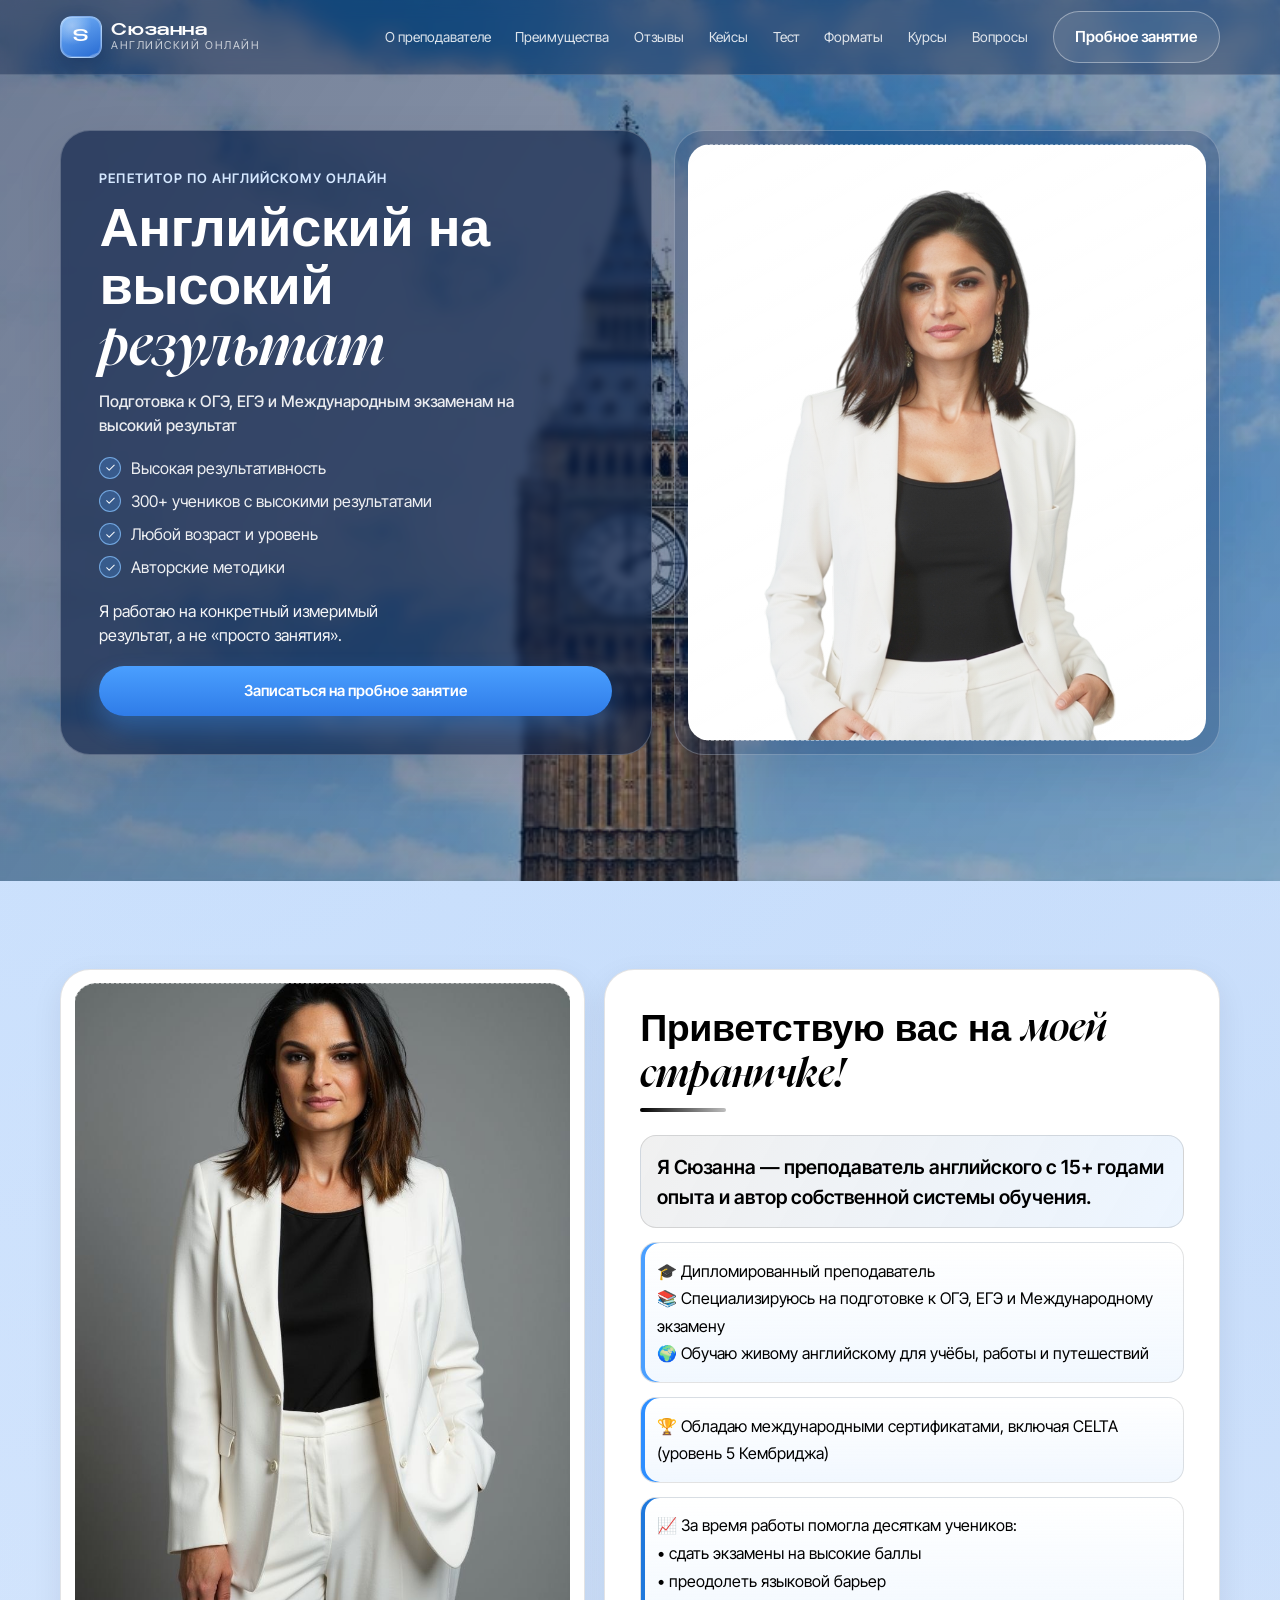
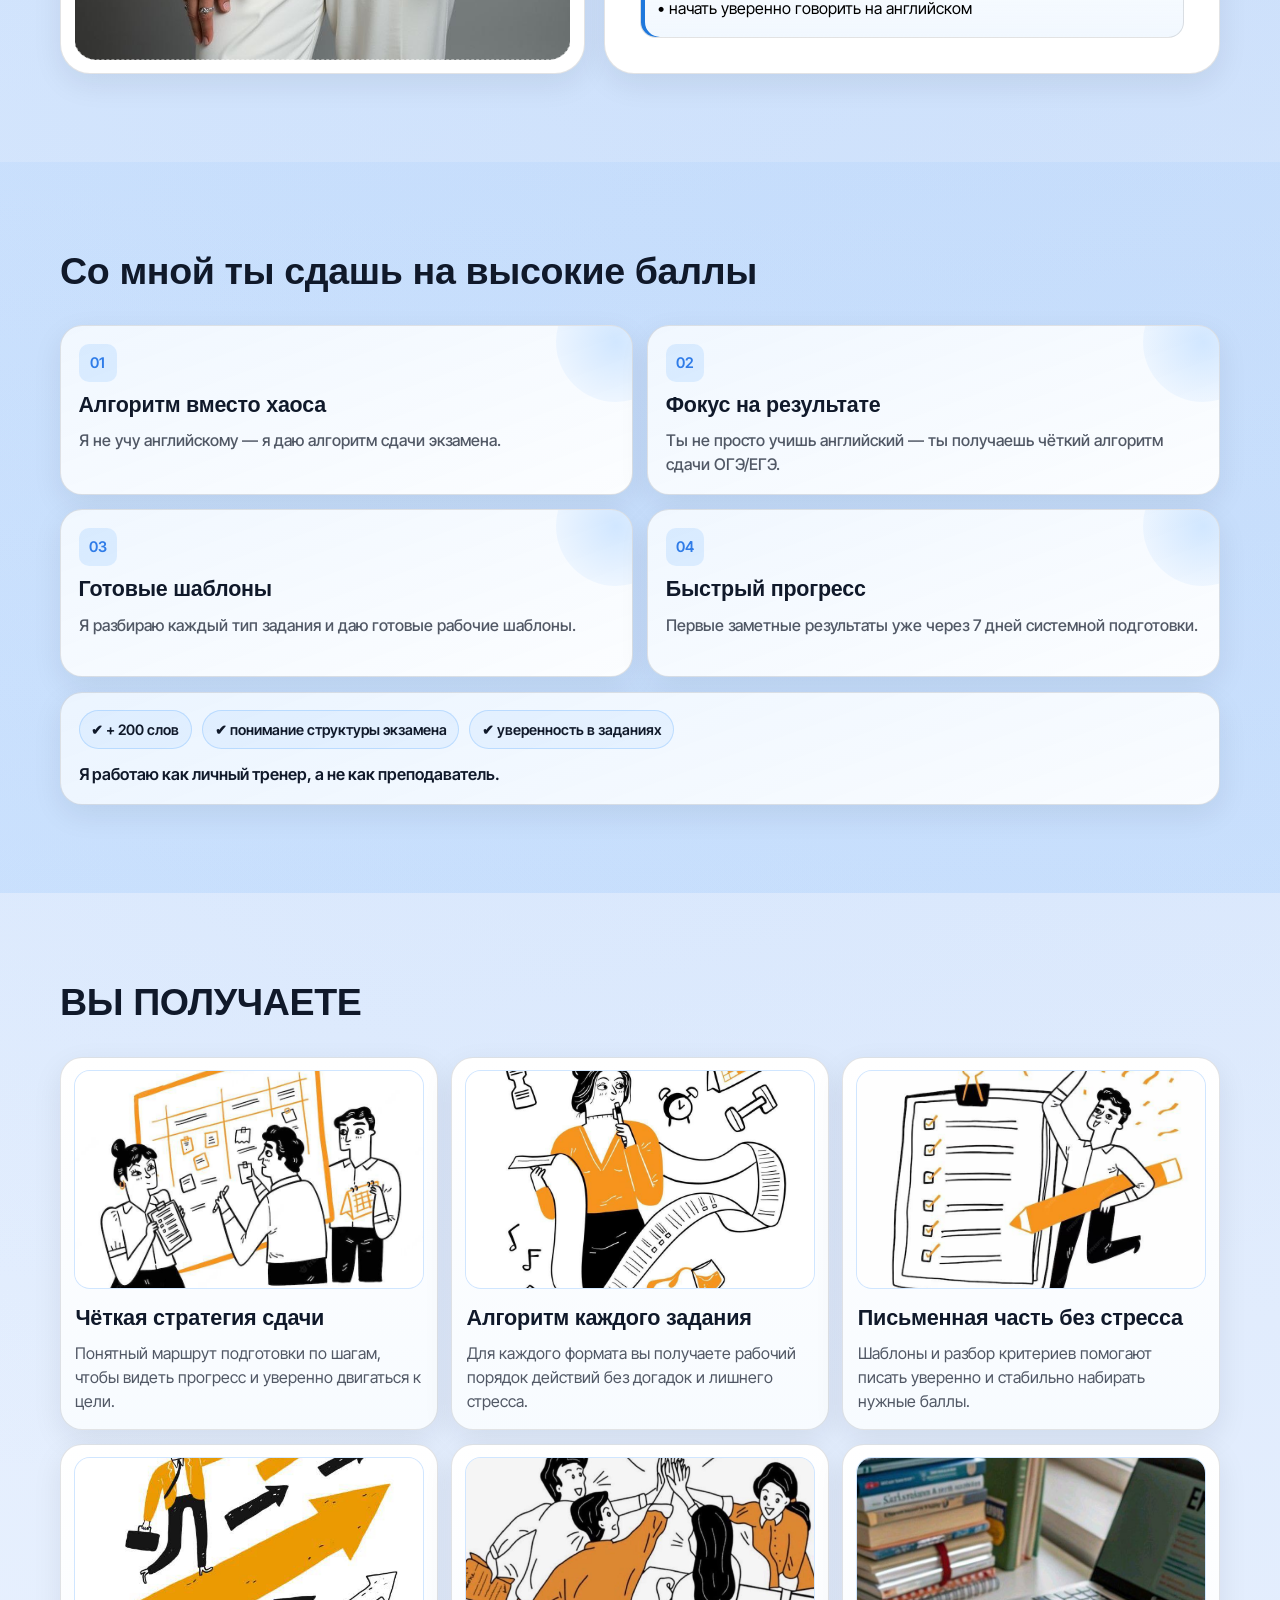
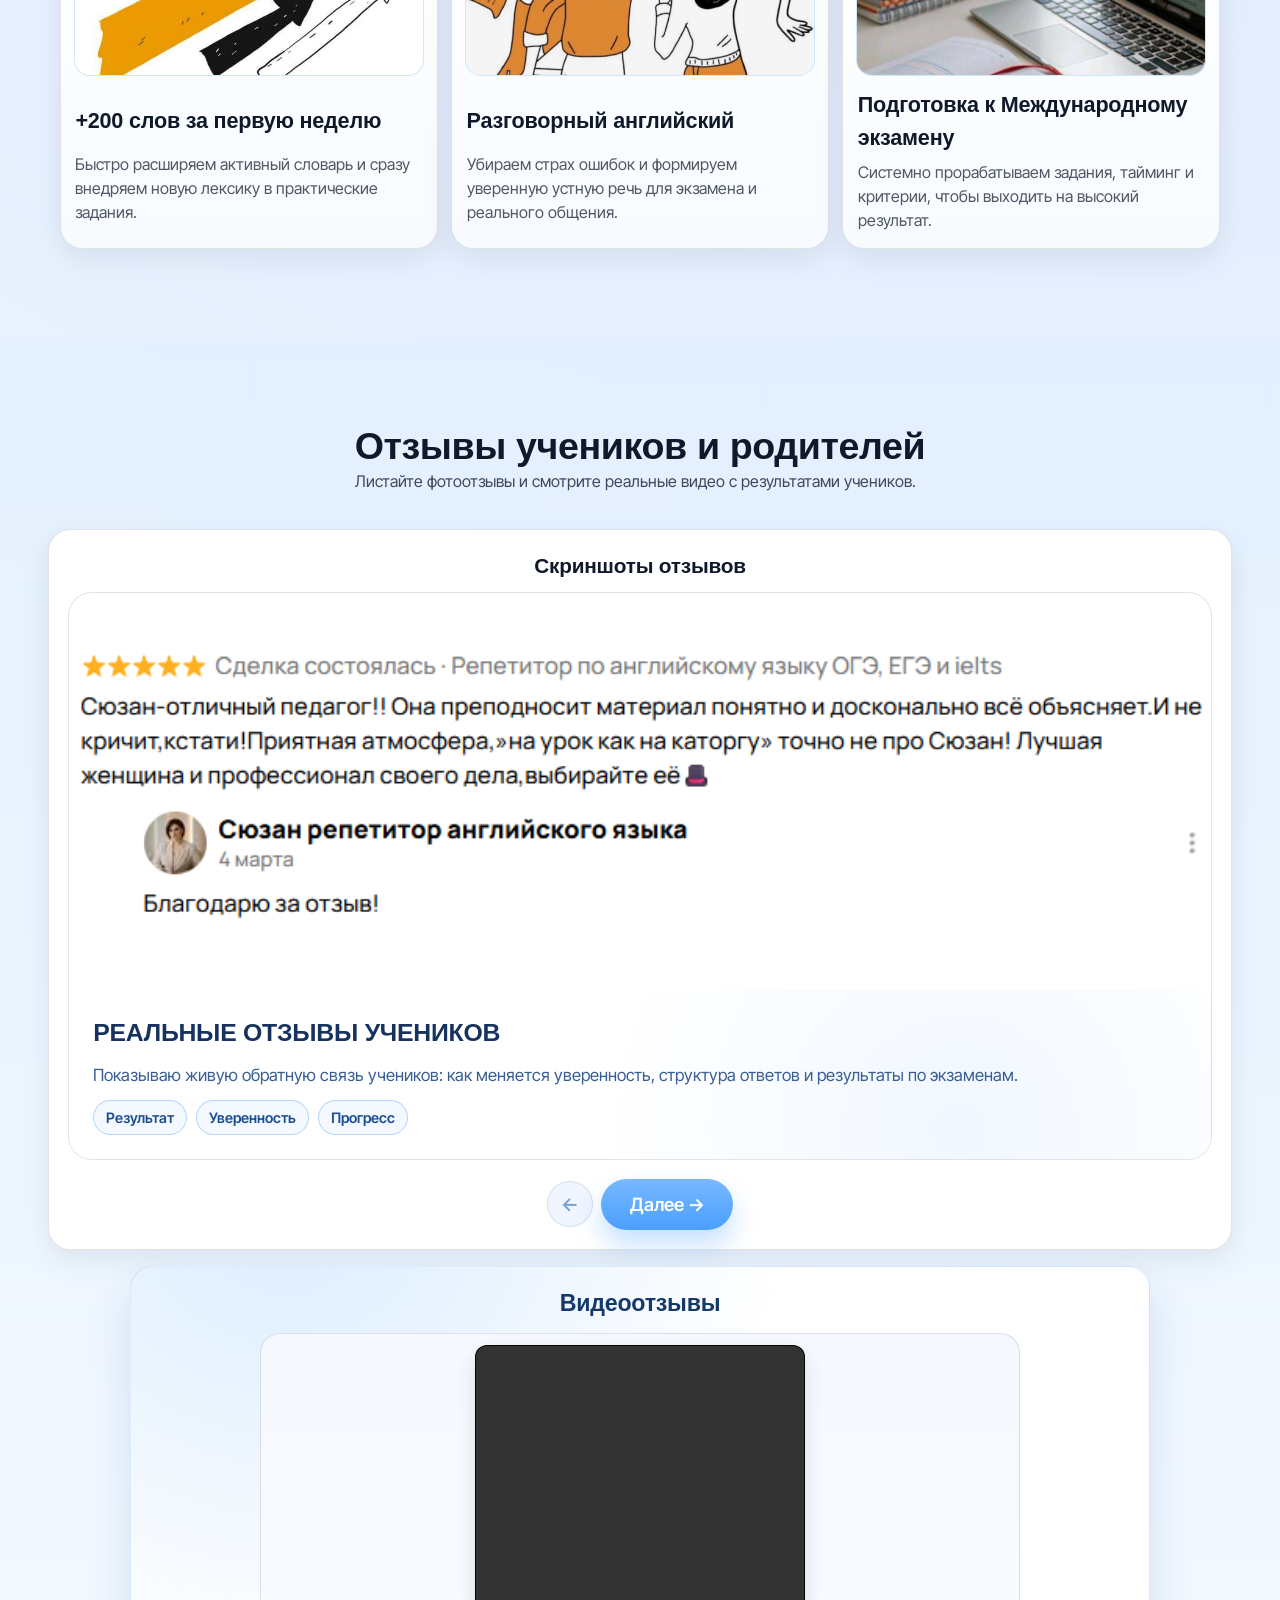
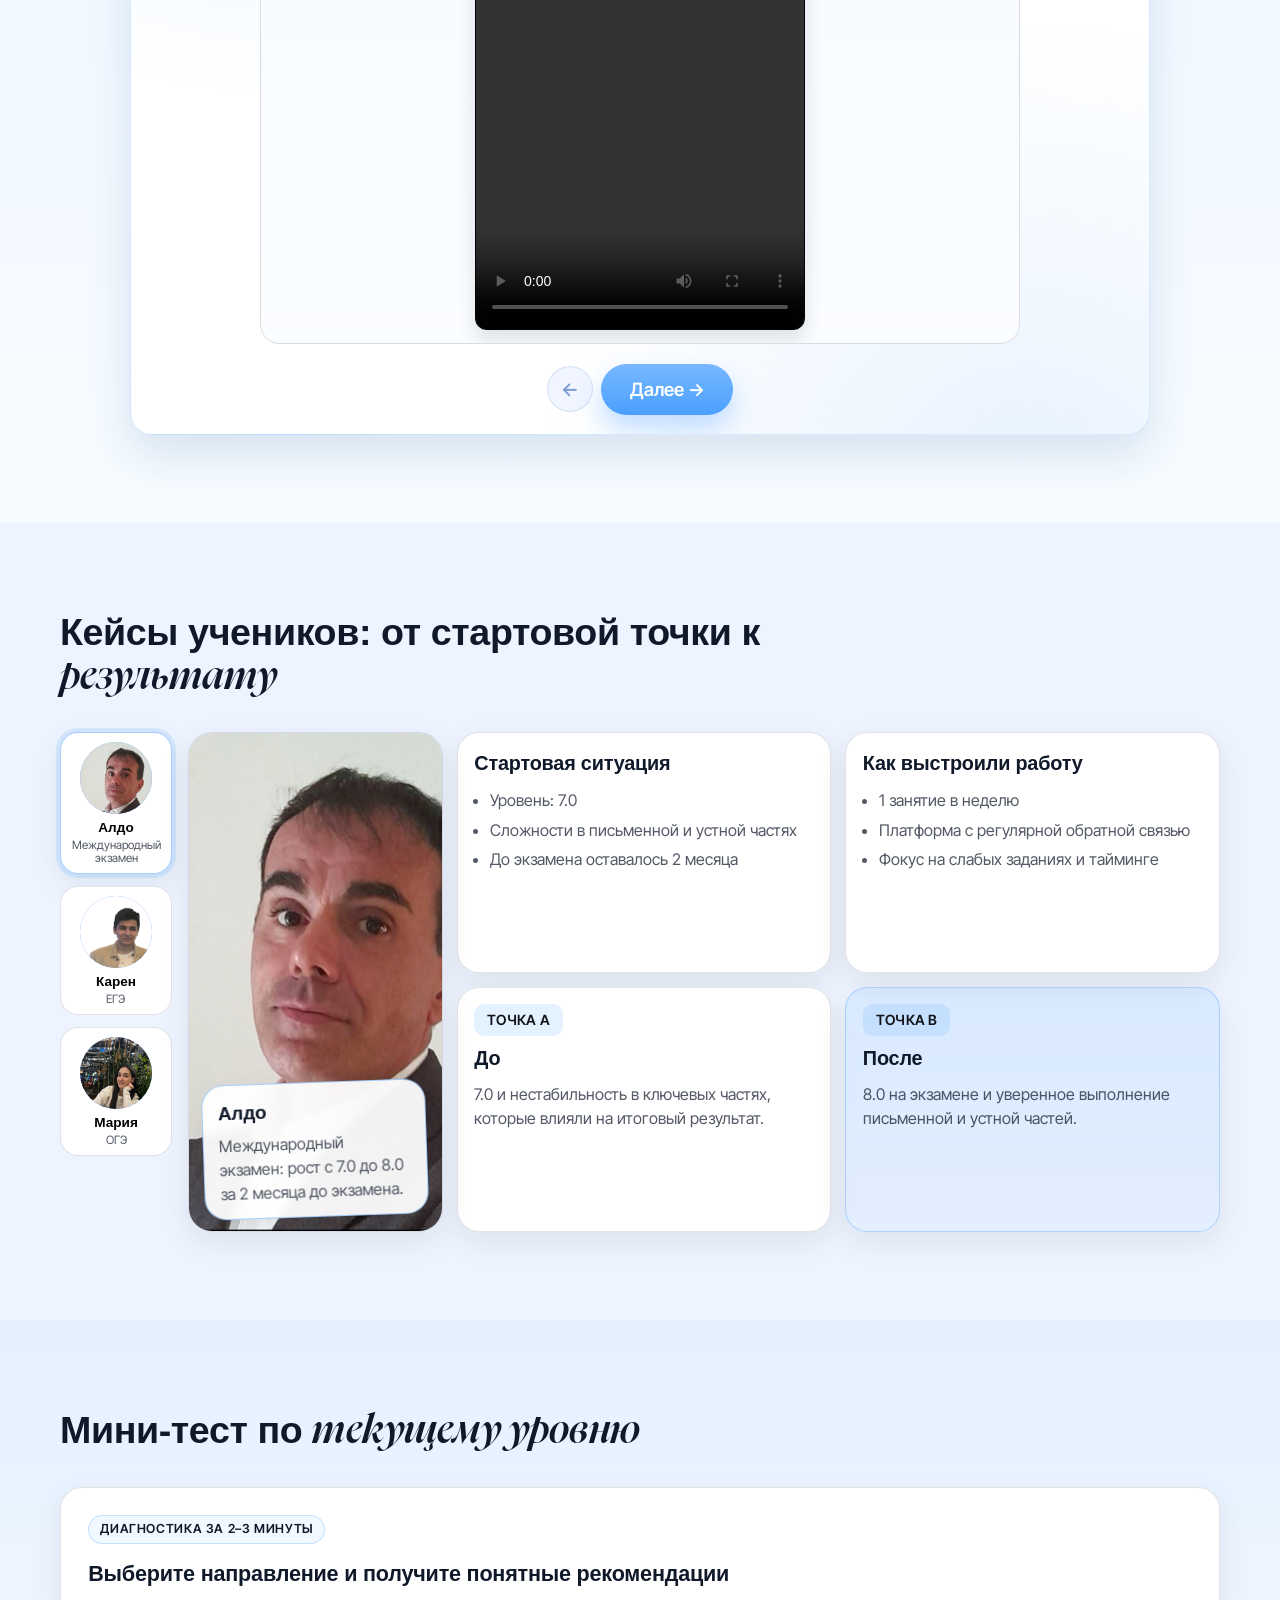
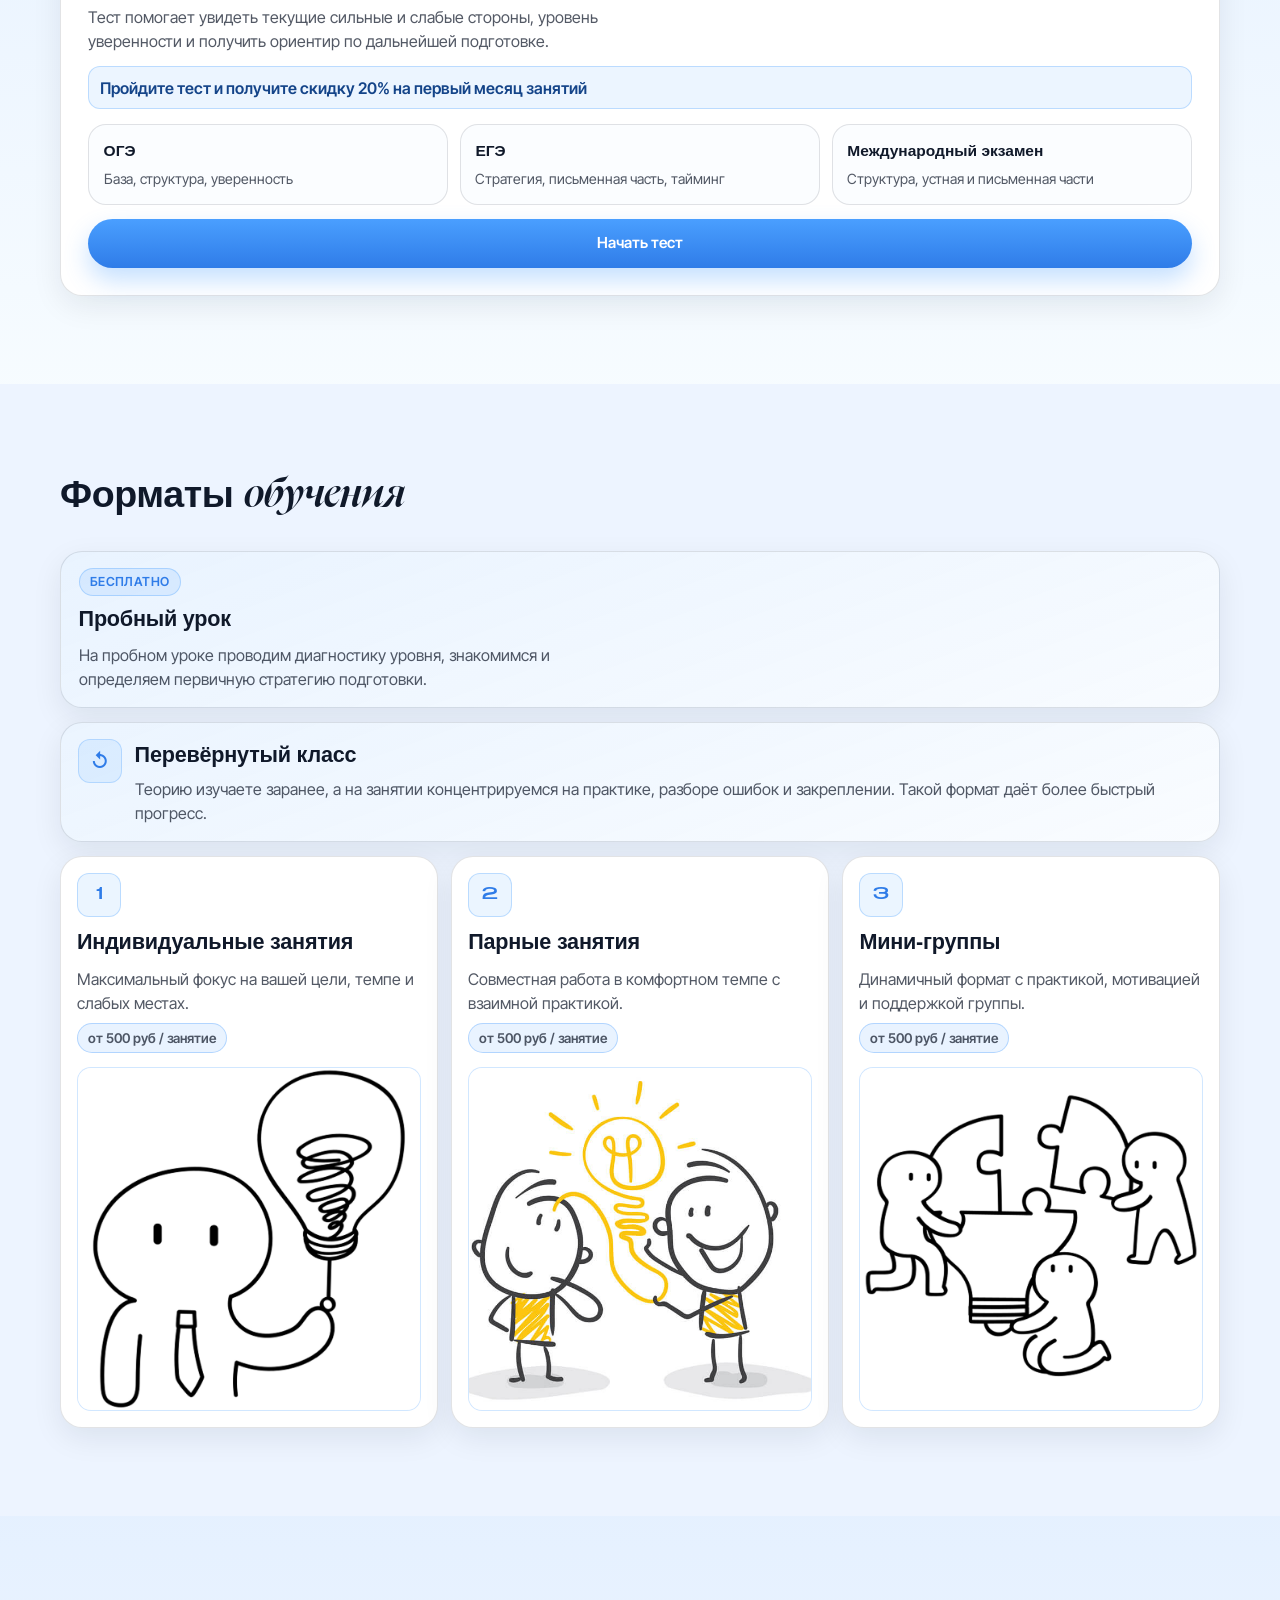
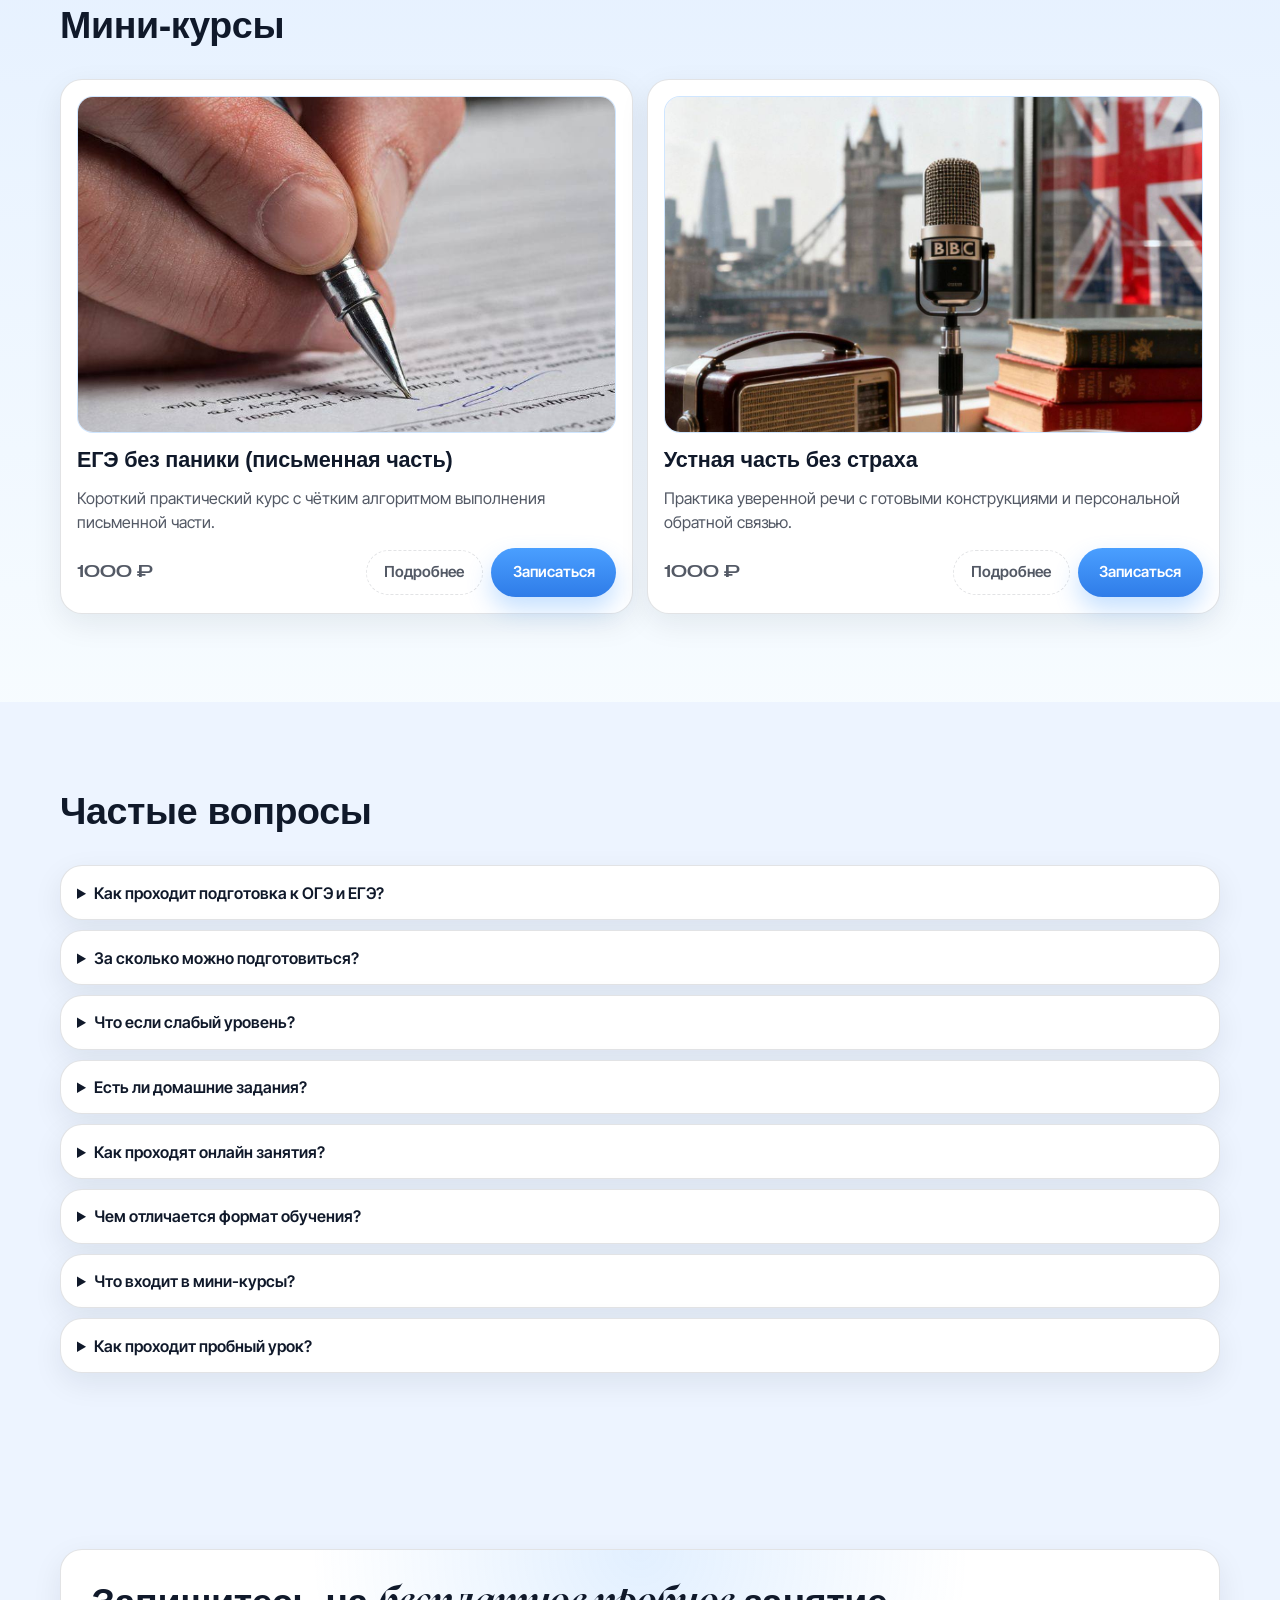
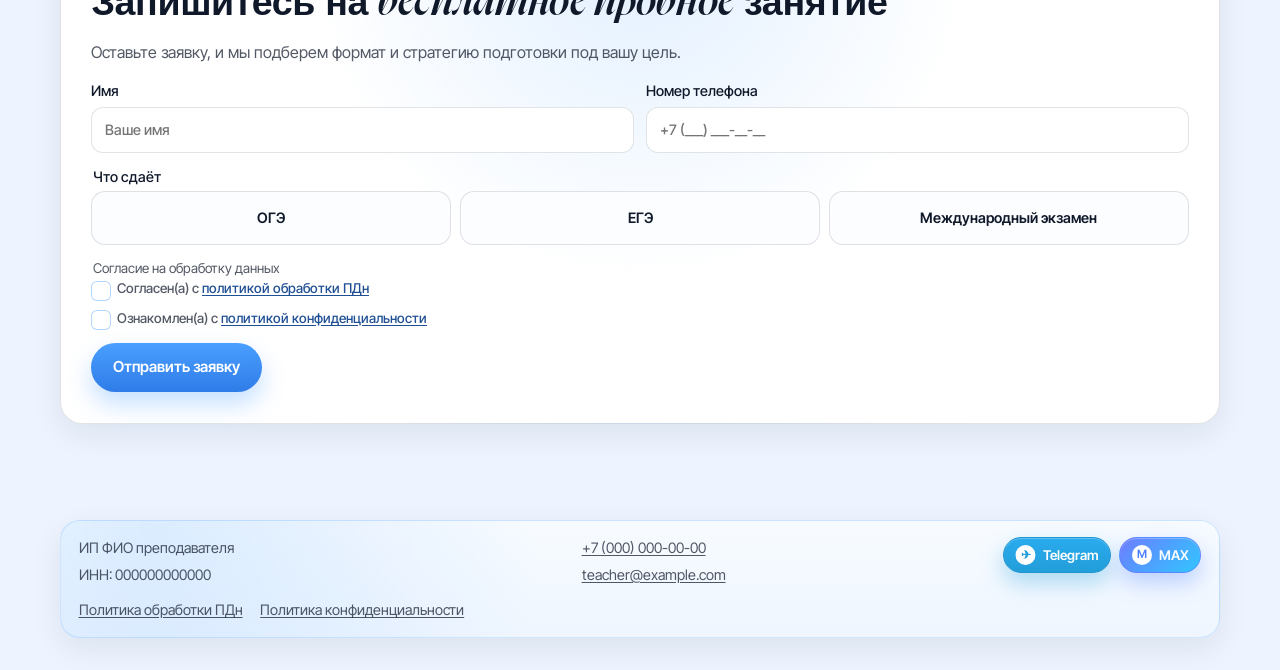
==== index.html @ 253b6e66 "susie v2" ====
<!doctype html>
<html lang="ru">
<head>
  <meta charset="UTF-8" />
  <meta name="viewport" content="width=device-width, initial-scale=1.0" />
  <title>Премиальная подготовка по английскому онлайн</title>
  <meta name="description" content="Подготовка к ОГЭ, ЕГЭ и Международным экзаменам с измеримым результатом: стратегия, алгоритмы заданий и уверенность на экзамене." />
  <link rel="stylesheet" href="styles.css?v=20260410-2" />
</head>
<body>
  <div class="site-wrap">
    <section class="top-stage" id="top">
      <header class="site-header">
        <div class="container nav-shell">
          <a class="brand" href="#top" aria-label="Главная">
            <span class="brand-mark" aria-hidden="true">S</span>
            <span class="brand-text">
              <span class="brand-logo">Сюзанна</span>
              <span class="brand-sub">английский онлайн</span>
            </span>
          </a>

          <button class="menu-toggle" aria-label="Открыть меню" aria-expanded="false" aria-controls="main-nav">
            <span></span><span></span><span></span>
          </button>

          <nav id="main-nav" class="main-nav" aria-label="Основная навигация">
            <a href="#about">О преподавателе</a>
            <a href="#benefits">Преимущества</a>
            <a href="#reviews">Отзывы</a>
            <a href="#cases">Кейсы</a>
            <a href="#test">Тест</a>
            <a href="#formats">Форматы</a>
            <a href="#courses">Курсы</a>
            <a href="#faq">Вопросы</a>
          </nav>

          <a class="btn btn-outline nav-cta" href="#final-cta">Пробное занятие</a>
        </div>
      </header>

      <section class="hero section">
        <div class="container hero-grid">
          <article class="hero-content reveal">
            <p class="hero-kicker">Репетитор по английскому онлайн</p>
            <h1>Английский на высокий<span class="nyght-accent"> результат</span></h1>
            <p class="hero-subtitle">Подготовка к ОГЭ, ЕГЭ и Международным экзаменам на высокий результат</p>

            <ul class="hero-points" aria-label="Ключевые преимущества">
              <li>
                <span class="point-icon">✓</span>
                <span>Высокая результативность</span>
              </li>
              <li>
                <span class="point-icon">✓</span>
                <span>300+ учеников с высокими результатами</span>
              </li>
              <li>
                <span class="point-icon">✓</span>
                <span>Любой возраст и уровень</span>
              </li>
              <li>
                <span class="point-icon">✓</span>
                <span>Авторские методики</span>
              </li>
            </ul>

            <p class="hero-note">Я работаю на конкретный измеримый результат, а не «просто занятия».</p>
            <a class="btn btn-primary" href="#test">Записаться на пробное занятие</a>
          </article>

          <article class="hero-media reveal" aria-label="Изображение преподавателя">
            <div class="image-placeholder image-placeholder--hero">
            </div>
          </article>
        </div>
      </section>
    </section>

    <main>
      <section id="about" class="section">
        <div class="container about-grid">
          <article class="about-media reveal" aria-label="Фото преподавателя">
            <div class="image-placeholder image-placeholder--about">
            </div>
          </article>

          <article class="about-content about-content--feature reveal">
            <h2>Приветствую вас на <span class="nyght-accent">моей страничке!</span></h2>
            <p class="about-lead">Я Сюзанна — преподаватель английского с 15+ годами опыта и автор собственной системы обучения.</p>
            <p class="about-highlight">🎓 Дипломированный преподаватель<br />📚 Специализируюсь на подготовке к ОГЭ, ЕГЭ и Международному экзамену<br />🌍 Обучаю живому английскому для учёбы, работы и путешествий</p>
            <p class="about-cert">🏆 Обладаю международными сертификатами, включая CELTA (уровень 5 Кембриджа)</p>
            <p class="about-results">📈 За время работы помогла десяткам учеников:<br />• сдать экзамены на высокие баллы<br />• преодолеть языковой барьер<br />• начать уверенно говорить на английском</p>
          </article>
        </div>
      </section>

      <section id="positioning" class="section section-contrast">
        <div class="container">
          <div class="section-head reveal">
            <h2>Со мной ты сдашь на высокие баллы</h2>
          </div>

          <div class="positioning-grid stagger-parent">
            <article class="positioning-card reveal">
              <span class="positioning-index">01</span>
              <h3>Алгоритм вместо хаоса</h3>
              <p>Я не учу английскому — я даю алгоритм сдачи экзамена.</p>
            </article>
            <article class="positioning-card reveal">
              <span class="positioning-index">02</span>
              <h3>Фокус на результате</h3>
              <p>Ты не просто учишь английский — ты получаешь чёткий алгоритм сдачи ОГЭ/ЕГЭ.</p>
            </article>
            <article class="positioning-card reveal">
              <span class="positioning-index">03</span>
              <h3>Готовые шаблоны</h3>
              <p>Я разбираю каждый тип задания и даю готовые рабочие шаблоны.</p>
            </article>
            <article class="positioning-card reveal">
              <span class="positioning-index">04</span>
              <h3>Быстрый прогресс</h3>
              <p>Первые заметные результаты уже через 7 дней системной подготовки.</p>
            </article>
          </div>

          <article class="positioning-result reveal">
            <ul>
              <li>✔ + 200 слов</li>
              <li>✔ понимание структуры экзамена</li>
              <li>✔ уверенность в заданиях</li>
            </ul>
            <p>Я работаю как личный тренер, а не как преподаватель.</p>
          </article>
        </div>
      </section>

      <section id="benefits" class="section">
        <div class="container">
          <div class="section-head reveal">
            <h2>ВЫ ПОЛУЧАЕТЕ</h2>
          </div>

          <div class="benefits-grid stagger-parent">
            <article class="benefit-card reveal">
              <div class="benefit-card-media"><img src="public/p1.jpg" alt="Иллюстрация преимущества 1" loading="lazy" /></div>
              <div class="benefit-card-content">
                <h3>Чёткая стратегия сдачи</h3>
                <p>Понятный маршрут подготовки по шагам, чтобы видеть прогресс и уверенно двигаться к цели.</p>
              </div>
            </article>

            <article class="benefit-card reveal">
              <div class="benefit-card-media"><img src="public/p2.jpg" alt="Иллюстрация преимущества 2" loading="lazy" /></div>
              <div class="benefit-card-content">
                <h3>Алгоритм каждого задания</h3>
                <p>Для каждого формата вы получаете рабочий порядок действий без догадок и лишнего стресса.</p>
              </div>
            </article>

            <article class="benefit-card reveal">
              <div class="benefit-card-media"><img src="public/p3.jpg" alt="Иллюстрация преимущества 3" loading="lazy" /></div>
              <div class="benefit-card-content">
                <h3>Письменная часть без стресса</h3>
                <p>Шаблоны и разбор критериев помогают писать уверенно и стабильно набирать нужные баллы.</p>
              </div>
            </article>

            <article class="benefit-card reveal">
              <div class="benefit-card-media"><img src="public/p4.jpg" alt="Иллюстрация преимущества 4" loading="lazy" /></div>
              <div class="benefit-card-content">
                <h3>+200 слов за первую неделю</h3>
                <p>Быстро расширяем активный словарь и сразу внедряем новую лексику в практические задания.</p>
              </div>
            </article>

            <article class="benefit-card reveal">
              <div class="benefit-card-media"><img src="public/p5.jpg" alt="Иллюстрация преимущества 5" loading="lazy" /></div>
              <div class="benefit-card-content">
                <h3>Разговорный английский</h3>
                <p>Убираем страх ошибок и формируем уверенную устную речь для экзамена и реального общения.</p>
              </div>
            </article>

            <article class="benefit-card reveal">
              <div class="benefit-card-media"><img src="public/p6.jpg" alt="Иллюстрация преимущества 6" loading="lazy" /></div>
              <div class="benefit-card-content">
                <h3>Подготовка к Международному экзамену</h3>
                <p>Системно прорабатываем задания, тайминг и критерии, чтобы выходить на высокий результат.</p>
              </div>
            </article>
          </div>
        </div>
      </section>

      <section id="reviews" class="section section-soft">
        <article class="reviews-showcase reveal">
          <div class="section-head">
            <h2>Отзывы учеников и родителей</h2>
            <p>Листайте фотоотзывы и смотрите реальные видео с результатами учеников.</p>
          </div>

          <section class="photo-reviews photo-reviews--wide" data-photo-reviews aria-label="Фотоотзывы">
            <header class="photo-reviews-head">
              <h3>Скриншоты отзывов</h3>
            </header>

            <div class="photo-review-card">
              <div class="photo-reviews-viewport">
                <div class="photo-reviews-track">
                  <article class="photo-review-slide is-active">
                    <img src="public/o1.png" alt="Скриншот отзыва 1" loading="lazy" />
                  </article>

                  <article class="photo-review-slide">
                    <img src="public/o2.png" alt="Скриншот отзыва 2" loading="lazy" />
                  </article>

                  <article class="photo-review-slide">
                    <img src="public/o3.png" alt="Скриншот отзыва 3" loading="lazy" />
                  </article>

                  <article class="photo-review-slide">
                    <img src="public/o4.png" alt="Скриншот отзыва 4" loading="lazy" />
                  </article>

                  <article class="photo-review-slide">
                    <img src="public/o5.png" alt="Скриншот отзыва 5" loading="lazy" />
                  </article>

                  <article class="photo-review-slide">
                    <img src="public/o6.png" alt="Скриншот отзыва 6" loading="lazy" />
                  </article>

                  <article class="photo-review-slide">
                    <img src="public/o7.png" alt="Скриншот отзыва 7" loading="lazy" />
                  </article>

                  <article class="photo-review-slide">
                    <img src="public/o8.png" alt="Скриншот отзыва 8" loading="lazy" />
                  </article>
                </div>
              </div>

              <div class="photo-review-info">
                <h4>РЕАЛЬНЫЕ ОТЗЫВЫ УЧЕНИКОВ</h4>
                <p>Показываю живую обратную связь учеников: как меняется уверенность, структура ответов и результаты по экзаменам.</p>
                <div class="photo-review-tags" aria-label="Ключевые акценты отзывов">
                  <span>Результат</span>
                  <span>Уверенность</span>
                  <span>Прогресс</span>
                </div>
              </div>
            </div>

            <div class="photo-reviews-nav photo-reviews-nav--bottom" aria-label="Переключение фотоотзывов">
              <button class="photo-nav-btn photo-nav-btn--back" type="button" data-photo-prev aria-label="Предыдущий фотоотзыв">←</button>
              <button class="photo-nav-btn photo-nav-btn--next" type="button" data-photo-next aria-label="Следующий фотоотзыв">Далее →</button>
            </div>
          </section>

          <section class="video-reviews-slider" data-video-reviews aria-label="Видеоотзывы">
            <header class="video-reviews-slider-head">
              <h3>Видеоотзывы</h3>
            </header>

            <div class="video-reviews-viewport">
              <div class="video-reviews-track">
                <article class="video-review-slide is-active">
                  <div class="video-review-frame">
                    <video controls preload="metadata" playsinline src="public/Отзыв1.mp4"></video>
                  </div>
                </article>
                <article class="video-review-slide">
                  <div class="video-review-frame">
                    <video controls preload="metadata" playsinline src="public/Отзыв2.mp4"></video>
                  </div>
                </article>
                <article class="video-review-slide">
                  <div class="video-review-frame">
                    <video controls preload="metadata" playsinline src="public/Отзыв3.mp4"></video>
                  </div>
                </article>
                <article class="video-review-slide">
                  <div class="video-review-frame">
                    <video controls preload="metadata" playsinline src="public/Отзыв4.mp4"></video>
                  </div>
                </article>
              </div>
            </div>

            <div class="photo-reviews-nav photo-reviews-nav--bottom" aria-label="Переключение видеоотзывов">
              <button class="photo-nav-btn photo-nav-btn--back" type="button" data-video-prev aria-label="Предыдущий видеоотзыв">←</button>
              <button class="photo-nav-btn photo-nav-btn--next" type="button" data-video-next aria-label="Следующий видеоотзыв">Далее →</button>
            </div>
          </section>
        </article>
      </section>

      <section id="cases" class="section">
        <div class="container">
          <div class="section-head reveal">
            <h2>Кейсы учеников: от стартовой точки к <span class="nyght-accent">результату</span></h2>
          </div>

          <div class="cases-layout reveal">
            <aside class="cases-sidebar" aria-label="Выбор кейса">
              <button class="case-thumb is-active" type="button" data-case-tab="aldo" aria-pressed="true">
                <span class="case-thumb-avatar" aria-hidden="true">
                  <img src="public/k3.png" alt="" loading="lazy" />
                </span>
                <span class="case-thumb-meta"><strong>Алдо</strong><small>Международный экзамен</small></span>
              </button>
              <button class="case-thumb" type="button" data-case-tab="karen" aria-pressed="false">
                <span class="case-thumb-avatar" aria-hidden="true">
                  <img src="public/k2.png" alt="" loading="lazy" />
                </span>
                <span class="case-thumb-meta"><strong>Карен</strong><small>ЕГЭ</small></span>
              </button>
              <button class="case-thumb" type="button" data-case-tab="maria" aria-pressed="false">
                <span class="case-thumb-avatar" aria-hidden="true">
                  <img src="public/k1.jpg" alt="" loading="lazy" />
                </span>
                <span class="case-thumb-meta"><strong>Мария</strong><small>ОГЭ</small></span>
              </button>
            </aside>

            <article class="case-main is-active" data-case-panel="aldo">
              <div class="case-photo">
                <img src="public/k3.png" alt="Кейс ученика Алдо" loading="lazy" />
                <div class="case-name">
                  <h3>Алдо</h3>
                  <p>Международный экзамен: рост с 7.0 до 8.0 за 2 месяца до экзамена.</p>
                </div>
              </div>

              <div class="case-card case-card-intro">
                <h3>Стартовая ситуация</h3>
                <ul>
                  <li>Уровень: 7.0</li>
                  <li>Сложности в письменной и устной частях</li>
                  <li>До экзамена оставалось 2 месяца</li>
                </ul>
              </div>

              <div class="case-card case-card-plan">
                <h3>Как выстроили работу</h3>
                <ul>
                  <li>1 занятие в неделю</li>
                  <li>Платформа с регулярной обратной связью</li>
                  <li>Фокус на слабых заданиях и тайминге</li>
                </ul>
              </div>

              <div class="case-card case-card-point-a">
                <span class="case-point">Точка А</span>
                <h3>До</h3>
                <p>7.0 и нестабильность в ключевых частях, которые влияли на итоговый результат.</p>
              </div>

              <div class="case-card case-card-point-b">
                <span class="case-point">Точка B</span>
                <h3>После</h3>
                <p>8.0 на экзамене и уверенное выполнение письменной и устной частей.</p>
              </div>
            </article>

            <article class="case-main" data-case-panel="karen" hidden>
              <div class="case-photo">
                <img src="public/k2.png" alt="Кейс ученика Карена" loading="lazy" />
                <div class="case-name">
                  <h3>Карен</h3>
                  <p>ЕГЭ: рост с 29 до 63 баллов за 7 месяцев системной подготовки.</p>
                </div>
              </div>

              <div class="case-card case-card-intro">
                <h3>Стартовая ситуация</h3>
                <ul>
                  <li>Старт: 29 баллов</li>
                  <li>Пробелы во всех частях экзамена</li>
                  <li>Низкая уверенность в заданиях</li>
                </ul>
              </div>

              <div class="case-card case-card-plan">
                <h3>Как выстроили работу</h3>
                <ul>
                  <li>Срок подготовки: 7 месяцев</li>
                  <li>Пошаговый разбор каждого типа задания</li>
                  <li>70% выполненных домашних заданий</li>
                </ul>
              </div>

              <div class="case-card case-card-point-a">
                <span class="case-point">Точка А</span>
                <h3>До</h3>
                <p>29 баллов и отсутствие устойчивой системы выполнения заданий.</p>
              </div>

              <div class="case-card case-card-point-b">
                <span class="case-point">Точка B</span>
                <h3>После</h3>
                <p>63 балла, рост на +34 и уверенная работа по экзаменационному алгоритму.</p>
              </div>
            </article>

            <article class="case-main" data-case-panel="maria" hidden>
              <div class="case-photo">
                <img src="public/k1.jpg" alt="Кейс ученицы Марии" loading="lazy" />
                <div class="case-name">
                  <h3>Мария</h3>
                  <p>ОГЭ: рост с 20 до 49 из 68 за 8 месяцев.</p>
                </div>
              </div>

              <div class="case-card case-card-intro">
                <h3>Стартовая ситуация</h3>
                <ul>
                  <li>Старт: 20 баллов</li>
                  <li>Цель: сдать хотя бы на 3</li>
                  <li>Сложности с уверенностью на экзамене</li>
                </ul>
              </div>

              <div class="case-card case-card-plan">
                <h3>Как выстроили работу</h3>
                <ul>
                  <li>Срок подготовки: 8 месяцев</li>
                  <li>Поэтапный разбор структуры ОГЭ</li>
                  <li>Тренировка письменной и устной частей</li>
                </ul>
              </div>

              <div class="case-card case-card-point-a">
                <span class="case-point">Точка А</span>
                <h3>До</h3>
                <p>20 баллов и высокий стресс при выполнении экзаменационных заданий.</p>
              </div>

              <div class="case-card case-card-point-b">
                <span class="case-point">Точка B</span>
                <h3>После</h3>
                <p>49 из 68 и рост на +29 баллов с заметно более уверенной работой на экзамене.</p>
              </div>
            </article>
          </div>
        </div>
      </section>

      <section id="test" class="section section-soft">
        <div class="container">
          <div class="section-head reveal">
            <h2>Мини-тест по <span class="nyght-accent">текущему уровню</span></h2>
          </div>

          <article class="test-shell reveal">
            <div class="test-intro test-panel is-active" id="test-intro">
              <p class="test-label">Диагностика за 2–3 минуты</p>
              <h3>Выберите направление и получите понятные рекомендации</h3>
              <p class="test-intro-text">Тест помогает увидеть текущие сильные и слабые стороны, уровень уверенности и получить ориентир по дальнейшей подготовке.</p>
              <p class="test-discount">Пройдите тест и получите скидку 20% на первый месяц занятий</p>

              <div class="exam-picker exam-picker--cards" role="listbox" aria-label="Выбор направления теста">
                <button class="exam-card" type="button" data-exam="ОГЭ">
                  <strong>ОГЭ</strong>
                  <span>База, структура, уверенность</span>
                </button>
                <button class="exam-card" type="button" data-exam="ЕГЭ">
                  <strong>ЕГЭ</strong>
                  <span>Стратегия, письменная часть, тайминг</span>
                </button>
                <button class="exam-card" type="button" data-exam="Международный экзамен">
                  <strong>Международный экзамен</strong>
                  <span>Структура, устная и письменная части</span>
                </button>
              </div>

              <button class="btn btn-primary" id="test-start" type="button">Начать тест</button>
              <p class="test-warning" id="test-start-warning" hidden role="alert">Сначала выберите, что вы сдаёте: ОГЭ, ЕГЭ или Международный экзамен.</p>
            </div>

            <div class="test-flow test-panel" id="test-flow" hidden>
              <div class="test-progress-head">
                <p class="test-progress" id="test-progress">Вопрос 1 из 5</p>
                <div class="test-progress-track" aria-hidden="true">
                  <span class="test-progress-value" id="test-progress-value"></span>
                </div>
              </div>

              <h3 id="test-question-title">Вопрос</h3>
              <p class="test-question-topic" id="test-question-topic"></p>
              <div class="test-options" id="test-options"></div>

              <div class="test-actions">
                <button class="btn btn-ghost" id="test-prev" type="button">Назад</button>
                <button class="btn btn-primary" id="test-next" type="button" disabled>Далее</button>
              </div>
            </div>

            <div class="test-result-wrap test-panel" id="test-result-wrap" hidden>
              <p class="test-label">Ваш результат</p>
              <h3 id="test-result-title">Результат</h3>
              <p class="test-result" id="test-result"></p>
              <ul class="test-recommendations" id="test-recommendations"></ul>
              <p class="test-discount test-discount--result">Оставьте заявку и получите скидку 20% на первый месяц занятий</p>

              <form class="lead-form lead-form--test" action="#" method="post">
                <label>
                  Имя
                  <input type="text" name="name" placeholder="Ваше имя" required />
                </label>
                <label>
                  Номер телефона
                  <input type="tel" name="phone" placeholder="+7 (___) ___-__-__" required />
                </label>

                <fieldset class="exam-choice-set">
                  <legend>Что сдаёт</legend>
                  <div class="exam-choice-grid" id="test-form-exam-grid">
                    <label class="exam-choice">
                      <input type="radio" name="exam" value="ОГЭ" required />
                      <span>ОГЭ</span>
                    </label>
                    <label class="exam-choice">
                      <input type="radio" name="exam" value="ЕГЭ" required />
                      <span>ЕГЭ</span>
                    </label>
                    <label class="exam-choice">
                      <input type="radio" name="exam" value="Международный экзамен" required />
                      <span>Международный экзамен</span>
                    </label>
                  </div>
                </fieldset>

                <fieldset class="consent-set">
                  <legend>Согласие на обработку данных</legend>
                  <label class="consent-item">
                    <input type="checkbox" name="test_policy_pdn" required />
                    <span class="consent-box" aria-hidden="true"></span>
                    <span class="consent-text">Согласен(а) с <a href="policy-pdn.html" target="_blank" rel="noopener noreferrer">политикой обработки ПДн</a></span>
                  </label>
                  <label class="consent-item">
                    <input type="checkbox" name="test_policy_privacy" required />
                    <span class="consent-box" aria-hidden="true"></span>
                    <span class="consent-text">Ознакомлен(а) с <a href="policy-privacy.html" target="_blank" rel="noopener noreferrer">политикой конфиденциальности</a></span>
                  </label>
                </fieldset>

                <button class="btn btn-primary" type="submit">Записаться на пробное занятие</button>
              </form>
            </div>
          </article>
        </div>
      </section>

      <section id="formats" class="section">
        <div class="container">
          <div class="section-head reveal">
            <h2>Форматы <span class="nyght-accent">обучения</span></h2>
          </div>

          <article class="trial-card reveal">
            <div class="trial-badge">Бесплатно</div>
            <h3>Пробный урок</h3>
            <p>На пробном уроке проводим диагностику уровня, знакомимся и определяем первичную стратегию подготовки.</p>
          </article>

          <article class="flipped-class-card reveal">
            <div class="flipped-class-icon" aria-hidden="true">↺</div>
            <div>
              <h3>Перевёрнутый класс</h3>
              <p>Теорию изучаете заранее, а на занятии концентрируемся на практике, разборе ошибок и закреплении. Такой формат даёт более быстрый прогресс.</p>
            </div>
          </article>

          <div class="formats-grid stagger-parent">
            <article class="format-card reveal">
              <div class="format-icon" aria-hidden="true">
                <span>1</span>
              </div>
              <h3>Индивидуальные занятия</h3>
              <p>Максимальный фокус на вашей цели, темпе и слабых местах.</p>
              <p class="format-price" data-price-key="format_individual">от 500 руб / занятие</p>
              <div class="format-media">
                <img src="public/solo.png" alt="Индивидуальные занятия" loading="lazy" />
              </div>
            </article>

            <article class="format-card reveal">
              <div class="format-icon" aria-hidden="true">
                <span>2</span>
              </div>
              <h3>Парные занятия</h3>
              <p>Совместная работа в комфортном темпе с взаимной практикой.</p>
              <p class="format-price" data-price-key="format_pair">от 500 руб / занятие</p>
              <div class="format-media">
                <img src="public/para.jpg" alt="Парные занятия" loading="lazy" />
              </div>
            </article>

            <article class="format-card reveal">
              <div class="format-icon" aria-hidden="true">
                <span>3</span>
              </div>
              <h3>Мини-группы</h3>
              <p>Динамичный формат с практикой, мотивацией и поддержкой группы.</p>
              <p class="format-price" data-price-key="format_group">от 500 руб / занятие</p>
              <div class="format-media">
                <img src="public/group.png" alt="Мини-группы" loading="lazy" />
              </div>
            </article>
          </div>
        </div>
      </section>

      <section id="courses" class="section section-soft">
        <div class="container">
          <div class="section-head reveal">
            <h2>Мини-курсы</h2>
          </div>

          <div class="courses-grid stagger-parent">
            <article class="course-card reveal" data-course-id="ege-writing">
              <div class="course-media">
                <img src="public/с1.jpg" alt="Мини-курс ЕГЭ без паники" loading="lazy" />
              </div>
              <h3>ЕГЭ без паники (письменная часть)</h3>
              <p>Короткий практический курс с чётким алгоритмом выполнения письменной части.</p>
              <div class="course-footer">
                <p class="course-price" data-price-key="course_ege">1000 ₽</p>
                <div class="course-actions">
                  <button class="btn btn-ghost course-more" type="button" data-course-id="ege-writing">Подробнее</button>
                  <button class="btn btn-primary course-signup" type="button" data-course="ЕГЭ без паники (письменная часть)">Записаться</button>
                </div>
              </div>
            </article>

            <article class="course-card reveal" data-course-id="speaking">
              <div class="course-media">
                <img src="public/с2.jpg" alt="Мини-курс Устная часть без страха" loading="lazy" />
              </div>
              <h3>Устная часть без страха</h3>
              <p>Практика уверенной речи с готовыми конструкциями и персональной обратной связью.</p>
              <div class="course-footer">
                <p class="course-price" data-price-key="course_speaking">1000 ₽</p>
                <div class="course-actions">
                  <button class="btn btn-ghost course-more" type="button" data-course-id="speaking">Подробнее</button>
                  <button class="btn btn-primary course-signup" type="button" data-course="Устная часть без страха">Записаться</button>
                </div>
              </div>
            </article>
          </div>
        </div>
      </section>

      <section id="faq" class="section">
        <div class="container">
          <div class="section-head reveal">
            <h2>Частые вопросы</h2>
          </div>

          <div class="faq-list reveal">
            <details>
              <summary>Как проходит подготовка к ОГЭ и ЕГЭ?</summary>
              <p>Подготовка строится по шагам: диагностика, план под вашу цель, регулярная практика по формату экзамена и разбор ошибок.</p>
            </details>
            <details>
              <summary>За сколько можно подготовиться?</summary>
              <p>Срок зависит от стартового уровня и цели, в среднем — от 4 до 8 месяцев. После пробного занятия даю реалистичный план.</p>
            </details>
            <details>
              <summary>Что если слабый уровень?</summary>
              <p>Это нормально. Начинаем с базы и постепенно выстраиваем систему, чтобы уверенно перейти к экзаменационному формату.</p>
            </details>
            <details>
              <summary>Есть ли домашние задания?</summary>
              <p>Да, задания даются регулярно и под ваш уровень. Они помогают закрепить материал и ускорить прогресс между занятиями.</p>
            </details>
            <details>
              <summary>Как проходят онлайн занятия?</summary>
              <p>Занятия проходят в удобной онлайн-среде с интерактивными материалами, практикой и подробной обратной связью.</p>
            </details>
            <details>
              <summary>Чем отличается формат обучения?</summary>
              <p>Индивидуальные занятия дают максимальный фокус, парные добавляют динамику, а мини-группы помогают тренировать устойчивость в темпе.</p>
            </details>
            <details>
              <summary>Что входит в мини-курсы?</summary>
              <p>В мини-курсах вы получаете алгоритмы, шаблоны, разбор типичных ошибок и практические примеры для быстрого результата.</p>
            </details>
            <details>
              <summary>Как проходит пробный урок?</summary>
              <p>На пробном уроке проводим диагностику, знакомимся, определяем текущие сильные и слабые стороны и выбираем стратегию подготовки.</p>
            </details>
          </div>
        </div>
      </section>

      <section id="final-cta" class="section final-cta">
        <div class="container">
          <article class="final-cta-card reveal">
            <h2>Запишитесь на <span class="nyght-accent">бесплатное пробное</span> занятие</h2>
            <p>Оставьте заявку, и мы подберем формат и стратегию подготовки под вашу цель.</p>

            <form class="lead-form lead-form--final" id="final-lead-form" action="#" method="post">
              <p class="course-selected-note" id="selected-course-note" hidden></p>
              <input type="hidden" name="course" id="selected-course-input" />
              <label>
                Имя
                <input type="text" name="final_name" placeholder="Ваше имя" required />
              </label>
              <label>
                Номер телефона
                <input type="tel" name="final_phone" placeholder="+7 (___) ___-__-__" required />
              </label>

              <fieldset class="exam-choice-set">
                <legend>Что сдаёт</legend>
                <div class="exam-choice-grid">
                  <label class="exam-choice">
                    <input type="radio" name="final_exam" value="ОГЭ" required />
                    <span>ОГЭ</span>
                  </label>
                  <label class="exam-choice">
                    <input type="radio" name="final_exam" value="ЕГЭ" required />
                    <span>ЕГЭ</span>
                  </label>
                  <label class="exam-choice">
                    <input type="radio" name="final_exam" value="Международный экзамен" required />
                    <span>Международный экзамен</span>
                  </label>
                </div>
              </fieldset>

              <fieldset class="consent-set">
                <legend>Согласие на обработку данных</legend>
                <label class="consent-item">
                  <input type="checkbox" name="final_policy_pdn" required />
                  <span class="consent-box" aria-hidden="true"></span>
                  <span class="consent-text">Согласен(а) с <a href="policy-pdn.html" target="_blank" rel="noopener noreferrer">политикой обработки ПДн</a></span>
                </label>
                <label class="consent-item">
                  <input type="checkbox" name="final_policy_privacy" required />
                  <span class="consent-box" aria-hidden="true"></span>
                  <span class="consent-text">Ознакомлен(а) с <a href="policy-privacy.html" target="_blank" rel="noopener noreferrer">политикой конфиденциальности</a></span>
                </label>
              </fieldset>

              <button class="btn btn-primary" type="submit">Отправить заявку</button>
            </form>
          </article>
        </div>
      </section>
    </main>

    <footer class="site-footer">
      <div class="container site-footer-grid">
        <div class="footer-company">
          <p>ИП ФИО преподавателя</p>
          <p>ИНН: 000000000000</p>
        </div>

        <div class="footer-contacts">
          <a href="tel:+70000000000">+7 (000) 000-00-00</a>
          <a href="mailto:teacher@example.com">teacher@example.com</a>
        </div>

        <div class="footer-links">
          <a class="footer-btn footer-btn--telegram" href="https://t.me/" target="_blank" rel="noopener noreferrer">
            <span class="footer-btn-icon" aria-hidden="true">✈</span>
            <span>Telegram</span>
          </a>
          <a class="footer-btn footer-btn--max" href="https://max.ru/" target="_blank" rel="noopener noreferrer">
            <span class="footer-btn-icon" aria-hidden="true">M</span>
            <span>MAX</span>
          </a>
        </div>

        <div class="footer-policies">
          <a href="policy-pdn.html" target="_blank" rel="noopener noreferrer">Политика обработки ПДн</a>
          <a href="policy-privacy.html" target="_blank" rel="noopener noreferrer">Политика конфиденциальности</a>
        </div>
      </div>
    </footer>
  </div>

  <div class="video-modal" id="video-modal" hidden>
    <button class="video-modal-backdrop" type="button" data-video-close aria-label="Закрыть окно"></button>
    <article class="video-modal-dialog" role="dialog" aria-modal="true" aria-labelledby="video-modal-title">
      <button class="modal-close" type="button" data-video-close aria-label="Закрыть окно">×</button>
      <h3 id="video-modal-title">Видеоотзыв</h3>
      <p id="video-modal-description"></p>
      <div class="video-modal-player" id="video-modal-player">
        <div class="video-modal-placeholder">Здесь будет видеоотзыв. Вы сможете добавить ссылку на видео в карточку.</div>
      </div>
    </article>
  </div>

  <div class="course-modal" id="course-modal" hidden>
    <button class="course-modal-backdrop" type="button" data-course-close aria-label="Закрыть окно"></button>
    <article class="course-modal-dialog" role="dialog" aria-modal="true" aria-labelledby="course-modal-title">
      <button class="modal-close" type="button" data-course-close aria-label="Закрыть окно">×</button>
      <h3 id="course-modal-title">Мини-курс</h3>
      <div class="course-modal-media" id="course-modal-media">
        <img id="course-modal-image" alt="" loading="lazy" />
      </div>
      <p id="course-modal-description"></p>
      <div class="course-modal-tags" id="course-modal-tags"></div>
      <section class="course-modal-block">
        <h4>Что будет на курсе</h4>
        <ul id="course-modal-examples"></ul>
      </section>
      <section class="course-modal-block course-modal-block--accent">
        <h4>Что получите на выходе</h4>
        <p id="course-modal-result"></p>
      </section>
      <div class="course-modal-actions">
        <p class="course-price" id="course-modal-price">1000 ₽</p>
        <button class="btn btn-primary" id="course-modal-signup" type="button">Записаться</button>
      </div>
    </article>
  </div>

  <script src="script.js"></script>
</body>
</html>
---- styles.css ----
@font-face {
  font-family: "BenzinLocal";
  src: url("fonts/Benzin/Benzin-Medium.ttf") format("truetype");
  font-weight: 500;
  font-style: normal;
  font-display: swap;
}

@font-face {
  font-family: "BenzinLocal";
  src: url("fonts/Benzin/Benzin-SemiBold.ttf") format("truetype");
  font-weight: 600;
  font-style: normal;
  font-display: swap;
}

@font-face {
  font-family: "InterTight";
  src: url("fonts/Inter/InterTight-Regular.ttf") format("truetype");
  font-weight: 400;
  font-style: normal;
  font-display: swap;
}

@font-face {
  font-family: "InterTight";
  src: url("fonts/Inter/InterTight-Medium.ttf") format("truetype");
  font-weight: 500;
  font-style: normal;
  font-display: swap;
}

@font-face {
  font-family: "InterTight";
  src: url("fonts/Inter/InterTight-SemiBold.ttf") format("truetype");
  font-weight: 600;
  font-style: normal;
  font-display: swap;
}

@font-face {
  font-family: "NyghtSerifCyrItalic";
  src: url("fonts/nyght_serif/nyght/TTF/NyghtSerif-MediumItalic.ttf") format("truetype");
  font-weight: 500;
  font-style: italic;
  font-display: swap;
}

:root {
  --bg: #edf4ff;
  --surface: #ffffff;
  --surface-soft: #f3f8ff;
  --text: #10192a;
  --text-muted: rgba(16, 25, 42, 0.72);
  --line: rgba(16, 25, 42, 0.12);
  --accent: #4a9fff;
  --accent-strong: #2f7ce8;
  --radius-xl: 30px;
  --radius-lg: 22px;
  --radius-md: 16px;
  --container: min(1160px, calc(100% - 3rem));
  --shadow-soft: 0 16px 50px rgba(9, 17, 33, 0.08);
  --shadow-card: 0 10px 30px rgba(12, 21, 39, 0.08);
  --header-height: 74px;
}

* {
  box-sizing: border-box;
}

[hidden] {
  display: none !important;
}

html {
  scroll-behavior: smooth;
}

body {
  margin: 0;
  color: var(--text);
  font-family: "InterTight", "Segoe UI", sans-serif;
  line-height: 1.5;
  overflow-x: hidden;
  background:
    radial-gradient(circle at 8% 0%, rgba(74, 159, 255, 0.18), transparent 30%),
    radial-gradient(circle at 100% 12%, rgba(34, 109, 220, 0.12), transparent 36%),
    var(--bg);
}

img {
  display: block;
  max-width: 100%;
}

a {
  color: inherit;
  text-decoration: none;
}

button,
input,
select,
textarea {
  font: inherit;
}

.site-wrap {
  min-height: 100dvh;
}

.container {
  width: var(--container);
  margin-inline: auto;
}

.section {
  padding: 5.5rem 0;
}

.section-soft {
  background: linear-gradient(180deg, rgba(226, 239, 255, 0.7), rgba(247, 252, 255, 0.95));
}

.section-contrast {
  background: linear-gradient(180deg, rgba(74, 159, 255, 0.07), rgba(74, 159, 255, 0.13));
}

.section-head {
  max-width: 760px;
  margin-bottom: 2rem;
}

h1,
h2,
h3 {
  margin: 0;
  font-family: "BenzinLocal", "Trebuchet MS", sans-serif;
  font-weight: 600;
  letter-spacing: -0.01em;
}

h1 {
  font-size: clamp(2rem, 4.7vw, 3.4rem);
  line-height: 1.05;
}

h2 {
  font-size: clamp(1.55rem, 3vw, 2.35rem);
  line-height: 1.15;
}

h3 {
  font-size: clamp(1.04rem, 2.1vw, 1.35rem);
}

.nyght-accent {
  font-family: "NyghtSerifCyrItalic", "Times New Roman", serif;
  font-style: italic;
  font-weight: 500;
  font-size: 1.07em;
  line-height: inherit;
  letter-spacing: 0.004em;
  text-transform: none;
}

p {
  margin: 0;
}

.top-stage {
  background:
    linear-gradient(124deg, rgba(6, 28, 70, 0.58), rgba(8, 38, 86, 0.34)),
    url("public/фонone.jpg") center/cover no-repeat;
  color: #fff;
  padding-top: var(--header-height);
  padding-bottom: 2.4rem;
}

.site-header {
  position: fixed;
  top: 0;
  left: 0;
  right: 0;
  width: 100%;
  z-index: 35;
  backdrop-filter: blur(9px);
  background: rgba(8, 27, 66, 0.36);
  border-bottom: 1px solid rgba(255, 255, 255, 0.14);
}

.nav-shell {
  min-height: var(--header-height);
  display: flex;
  align-items: center;
  gap: 1rem;
}

section[id] {
  scroll-margin-top: calc(var(--header-height) + 12px);
}

.brand {
  display: inline-flex;
  align-items: center;
  gap: 0.58rem;
  font-family: "BenzinLocal", "Trebuchet MS", sans-serif;
  line-height: 1;
}

.brand-text {
  display: grid;
  align-items: center;
  gap: 0.04rem;
}

.brand-mark {
  width: 42px;
  height: 42px;
  border-radius: 12px;
  display: grid;
  place-items: center;
  position: relative;
  overflow: hidden;
  font-family: "BenzinLocal", "Trebuchet MS", sans-serif;
  font-size: 1rem;
  letter-spacing: 0.06em;
  color: #fff;
  border: 1px solid rgba(255, 255, 255, 0.38);
  background:
    radial-gradient(circle at 28% 22%, rgba(255, 255, 255, 0.36), transparent 46%),
    linear-gradient(155deg, rgba(120, 184, 255, 0.95), rgba(39, 109, 215, 0.95));
  box-shadow:
    inset 0 0 0 1px rgba(255, 255, 255, 0.2),
    0 10px 20px rgba(11, 37, 79, 0.32);
}

.brand-mark::after {
  content: "";
  position: absolute;
  inset: auto -30% -62% auto;
  width: 72%;
  aspect-ratio: 1;
  border-radius: 999px;
  background: rgba(255, 255, 255, 0.18);
}

.brand-logo {
  font-size: 0.98rem;
  letter-spacing: 0.04em;
}

.brand-sub {
  font-family: "InterTight", "Segoe UI", sans-serif;
  font-size: 0.68rem;
  letter-spacing: 0.14em;
  text-transform: uppercase;
  color: rgba(255, 255, 255, 0.72);
}

.main-nav {
  margin-left: auto;
  display: flex;
  align-items: center;
  gap: 0.45rem;
}

.main-nav a {
  font-size: 0.86rem;
  color: rgba(255, 255, 255, 0.85);
  padding: 0.34rem 0.55rem;
  border-radius: 999px;
  white-space: nowrap;
  transition: background-color 0.2s ease, color 0.2s ease;
}

.main-nav a:hover {
  color: #fff;
  background: rgba(255, 255, 255, 0.14);
}

.menu-toggle {
  display: none;
  margin-left: auto;
  width: 42px;
  height: 42px;
  padding: 0;
  border-radius: 12px;
  border: 1px solid rgba(255, 255, 255, 0.34);
  background: transparent;
  cursor: pointer;
}

.menu-toggle span {
  display: block;
  width: 18px;
  height: 2px;
  margin: 4px auto;
  border-radius: 999px;
  background: #fff;
}

.btn {
  border: 0;
  display: inline-flex;
  align-items: center;
  justify-content: center;
  gap: 0.5rem;
  border-radius: 999px;
  font-size: 0.95rem;
  font-weight: 600;
  padding: 0.83rem 1.35rem;
  cursor: pointer;
  transition: transform 0.22s ease, box-shadow 0.22s ease, background-color 0.22s ease, color 0.22s ease;
}

.btn:hover {
  transform: translateY(-2px);
}

.btn-primary {
  color: #fff;
  background: linear-gradient(180deg, var(--accent), var(--accent-strong));
  box-shadow: 0 12px 24px rgba(74, 159, 255, 0.32);
}

.btn-primary:hover {
  box-shadow: 0 15px 30px rgba(74, 159, 255, 0.42);
}

.btn-outline {
  color: #fff;
  border: 1px solid rgba(255, 255, 255, 0.38);
  background: rgba(255, 255, 255, 0.08);
}

.btn-outline:hover {
  background: rgba(255, 255, 255, 0.16);
}

.btn-ghost {
  padding: 0.65rem 1.1rem;
  border: 1px dashed var(--line);
  background: transparent;
  color: var(--text-muted);
}

.hero {
  padding-top: 3.5rem;
}

.hero-grid {
  display: grid;
  grid-template-columns: 1.04fr 0.96fr;
  gap: 1.4rem;
  align-items: stretch;
}

.hero-content,
.hero-media {
  border-radius: var(--radius-xl);
  box-shadow: var(--shadow-soft);
}

.hero-content {
  order: 1;
  background: rgba(9, 29, 69, 0.63);
  border: 1px solid rgba(255, 255, 255, 0.22);
  backdrop-filter: blur(4px);
  padding: clamp(1.4rem, 3vw, 2.4rem);
  display: flex;
  flex-direction: column;
}

.hero-kicker {
  margin-bottom: 0.6rem;
  color: #d5e8ff;
  text-transform: uppercase;
  font-size: 0.82rem;
  letter-spacing: 0.08em;
  font-weight: 600;
}

.hero-subtitle {
  margin-top: 0.78rem;
  color: rgba(255, 255, 255, 0.9);
  font-size: 0.99rem;
  font-weight: 500;
  max-width: 42ch;
}

.hero-points {
  list-style: none;
  margin: 1.1rem 0 0;
  padding: 0;
  display: grid;
  gap: 0.58rem;
}

.hero-points li {
  display: inline-flex;
  align-items: center;
  gap: 0.6rem;
  color: rgba(255, 255, 255, 0.92);
}

.point-icon {
  width: 22px;
  height: 22px;
  border-radius: 999px;
  display: inline-grid;
  place-items: center;
  background: rgba(74, 159, 255, 0.26);
  border: 1px solid rgba(136, 196, 255, 0.72);
  color: #fff;
  font-size: 0.8rem;
}

.hero-note {
  margin: 1.2rem 0;
  color: rgba(255, 255, 255, 0.95);
  font-size: 1.01rem;
  max-width: 36ch;
}

.hero-media {
  order: 2;
  border: 1px solid rgba(255, 255, 255, 0.24);
  background: rgba(13, 40, 88, 0.26);
  padding: 0.8rem;
  min-height: 530px;
}

.image-placeholder {
  width: 100%;
  border-radius: calc(var(--radius-xl) - 8px);
  border: 1px dashed rgba(16, 25, 42, 0.25);
  background:
    repeating-linear-gradient(
      -45deg,
      rgba(16, 25, 42, 0.02),
      rgba(16, 25, 42, 0.02) 14px,
      rgba(16, 25, 42, 0.05) 14px,
      rgba(16, 25, 42, 0.05) 28px
    ),
    #fdfefe;
  color: rgba(16, 25, 42, 0.68);
  display: grid;
  place-items: center;
  text-align: center;
  font-family: "BenzinLocal", "Trebuchet MS", sans-serif;
  letter-spacing: 0.03em;
  text-transform: uppercase;
  font-size: 0.75rem;
  padding: 1rem;
}

.image-placeholder--hero,
.image-placeholder--about {
  height: 100%;
  color: rgba(255, 255, 255, 0.92);
  border-color: rgba(255, 255, 255, 0.44);
}

.image-placeholder--hero {
  background:
    linear-gradient(152deg, rgba(255, 255, 255, 0.1), rgba(255, 255, 255, 0.01)),
    url("public/demo.png") center/cover no-repeat;
}

.image-placeholder--about {
  background: url("public/s2.jpg") center 50% / cover no-repeat;
}

.about-grid {
  display: grid;
  grid-template-columns: 0.92fr 1.08fr;
  gap: 1.2rem;
  align-items: stretch;
}

.about-media,
.about-content {
  border-radius: var(--radius-xl);
  border: 1px solid var(--line);
  background: var(--surface);
  box-shadow: var(--shadow-card);
}

.about-media {
  padding: 0.8rem;
  min-height: 520px;
}

.about-content {
  padding: clamp(1.25rem, 3vw, 2.2rem);
  display: grid;
  gap: 0.88rem;
}

.about-content p {
  color: var(--text-muted);
}

.about-content--feature h2,
.about-content--feature p {
  color: #000;
}

.about-content--feature h2 {
  position: relative;
  padding-bottom: 0.55rem;
}

.about-content--feature h2::after {
  content: "";
  display: block;
  width: 86px;
  height: 4px;
  margin-top: 0.65rem;
  border-radius: 999px;
  background: linear-gradient(90deg, #000, rgba(0, 0, 0, 0.26));
}

.about-content--feature .about-lead {
  font-size: clamp(1.04rem, 2vw, 1.22rem);
  font-weight: 600;
  line-height: 1.55;
  background: linear-gradient(120deg, rgba(0, 0, 0, 0.06), rgba(74, 159, 255, 0.1));
  border: 1px solid rgba(0, 0, 0, 0.12);
  border-radius: var(--radius-md);
  padding: 0.95rem 1rem;
}

.about-content--feature .about-highlight,
.about-content--feature .about-cert,
.about-content--feature .about-results {
  border-radius: var(--radius-md);
  border: 1px solid rgba(0, 0, 0, 0.11);
  background: linear-gradient(180deg, rgba(255, 255, 255, 0.98), rgba(238, 246, 255, 0.78));
  padding: 0.9rem 1rem;
  line-height: 1.72;
}

.about-content--feature .about-highlight {
  box-shadow: inset 4px 0 0 #4a9fff;
}

.about-content--feature .about-cert {
  box-shadow: inset 4px 0 0 #2d8eff;
}

.about-content--feature .about-results {
  box-shadow: inset 4px 0 0 #1f78dc;
}

.positioning-grid {
  display: grid;
  grid-template-columns: repeat(2, minmax(0, 1fr));
  gap: 0.9rem;
}

.positioning-card,
.positioning-result,
.benefit-card,
.video-card,
.case-card,
.case-name,
.test-shell,
.trial-card,
.flipped-class-card,
.format-card,
.course-card,
.final-cta-card,
.faq-list details {
  border-radius: var(--radius-lg);
  border: 1px solid var(--line);
  background: var(--surface);
  box-shadow: var(--shadow-card);
}

.positioning-card {
  padding: 1.1rem;
  min-height: 168px;
  display: grid;
  align-content: start;
  gap: 0.45rem;
  background:
    linear-gradient(160deg, rgba(74, 159, 255, 0.08), rgba(74, 159, 255, 0.02)),
    var(--surface);
  position: relative;
  overflow: hidden;
}

.positioning-card::after {
  content: "";
  position: absolute;
  right: -44px;
  top: -44px;
  width: 120px;
  height: 120px;
  border-radius: 999px;
  background: radial-gradient(circle, rgba(74, 159, 255, 0.22), rgba(74, 159, 255, 0));
}

.positioning-index {
  width: 38px;
  height: 38px;
  border-radius: 10px;
  display: inline-grid;
  place-items: center;
  background: rgba(74, 159, 255, 0.15);
  color: var(--accent-strong);
  font-weight: 700;
  font-size: 0.92rem;
}

.positioning-card h3 {
  font-size: clamp(1.15rem, 1.9vw, 1.34rem);
}

.positioning-card p {
  color: var(--text-muted);
  font-weight: 500;
}

.positioning-result {
  margin-top: 0.9rem;
  padding: 1.1rem;
  display: grid;
  gap: 0.85rem;
  background:
    linear-gradient(160deg, rgba(74, 159, 255, 0.11), rgba(74, 159, 255, 0.03)),
    var(--surface);
}

.positioning-result ul {
  list-style: none;
  margin: 0;
  padding: 0;
  display: flex;
  flex-wrap: wrap;
  gap: 0.65rem;
}

.positioning-result li {
  padding: 0.46rem 0.72rem;
  border-radius: 999px;
  border: 1px solid rgba(74, 159, 255, 0.26);
  background: rgba(74, 159, 255, 0.08);
  font-weight: 600;
  font-size: 0.9rem;
}

.positioning-result p {
  font-size: 1.02rem;
  font-weight: 600;
}

.benefits-grid {
  display: grid;
  gap: 0.85rem;
  grid-template-columns: repeat(3, minmax(0, 1fr));
}

.image-placeholder--benefit {
  min-height: 172px;
  border-radius: 16px;
  border-color: rgba(74, 159, 255, 0.24);
  background:
    linear-gradient(140deg, rgba(74, 159, 255, 0.11), rgba(74, 159, 255, 0.03)),
    repeating-linear-gradient(
      -45deg,
      rgba(16, 25, 42, 0.01),
      rgba(16, 25, 42, 0.01) 14px,
      rgba(16, 25, 42, 0.03) 14px,
      rgba(16, 25, 42, 0.03) 28px
    ),
    #fafdff;
}

.benefit-card-media {
  position: relative;
  border-radius: 16px;
  overflow: hidden;
  border: 1px solid rgba(74, 159, 255, 0.2);
  background: #f1f7ff;
  aspect-ratio: 16 / 10;
}

.benefit-card-media img {
  width: 100%;
  height: 100%;
  object-fit: cover;
  display: block;
}

.benefit-card {
  padding: 0.8rem;
  display: grid;
  gap: 0.72rem;
  background:
    linear-gradient(180deg, rgba(255, 255, 255, 0.98), rgba(247, 251, 255, 0.98)),
    var(--surface);
}

.benefit-card-content {
  padding: 0.1rem 0.1rem 0.2rem;
  display: grid;
  gap: 0.4rem;
}

.benefit-card-content p {
  color: var(--text-muted);
}

.reviews-showcase {
  width: 100%;
  max-width: none;
  margin: 0;
  padding-inline: clamp(1rem, 4vw, 3rem);
  padding-block: 0;
  border: 0;
  background: transparent;
  box-shadow: none;
  display: grid;
  gap: 1rem;
}

.reviews-showcase .section-head {
  max-width: 980px;
  margin: 0 auto 1.3rem;
}

.reviews-showcase .section-head p {
  color: rgba(16, 25, 42, 0.78);
}

.photo-reviews,
.video-reviews-slider {
  border-radius: var(--radius-lg);
  border: 1px solid var(--line);
  background: #fff;
  box-shadow: var(--shadow-card);
  padding: clamp(0.9rem, 2vw, 1.2rem);
  max-width: min(1220px, 100%);
  margin-inline: auto;
  width: 100%;
}

.photo-reviews {
  display: grid;
  gap: 0.7rem;
}

.photo-reviews-head {
  display: flex;
  align-items: center;
  justify-content: center;
  gap: 0.4rem;
  margin: 0;
  text-align: center;
}

.photo-reviews-head h3,
.video-reviews-slider h3 {
  font-size: clamp(1.05rem, 1.8vw, 1.3rem);
}

.photo-reviews-nav {
  display: flex;
  justify-content: center;
  align-items: center;
  gap: 0.55rem;
}

.photo-reviews-nav--bottom {
  margin-top: 0.5rem;
}

.photo-nav-btn {
  min-height: 48px;
  border-radius: 14px;
  border: 0;
  display: inline-flex;
  align-items: center;
  justify-content: center;
  font-size: 1.15rem;
  font-weight: 700;
  padding: 0.72rem 1.05rem;
  cursor: pointer;
  color: #fff;
  background: linear-gradient(180deg, #2f7ce8, #145bbb);
  box-shadow: 0 14px 26px rgba(20, 91, 187, 0.38);
  transition: transform 0.2s ease, box-shadow 0.2s ease, filter 0.2s ease;
}

.photo-nav-btn--back {
  min-width: 46px;
  width: 46px;
  height: 46px;
  min-height: 46px;
  border-radius: 999px;
  padding: 0;
  font-size: 1.2rem;
  color: #7da0d3;
  background: #f0f5ff;
  box-shadow: inset 0 0 0 1px rgba(125, 160, 211, 0.25);
}

.photo-nav-btn--next {
  min-width: 132px;
  border-radius: 999px;
  padding-inline: 1.2rem;
  background: linear-gradient(180deg, #78b8ff, #4a9fff);
  box-shadow: 0 14px 26px rgba(74, 159, 255, 0.32);
}

.photo-nav-btn:hover {
  transform: translateY(-2px) scale(1.02);
  box-shadow: 0 16px 32px rgba(20, 91, 187, 0.46);
  filter: saturate(1.08);
}

.photo-nav-btn:active {
  transform: translateY(0);
}

.photo-nav-btn[disabled] {
  opacity: 0.45;
  cursor: default;
  box-shadow: none;
}

.photo-reviews-viewport {
  overflow: hidden;
  border-radius: 24px 24px 0 0;
  border: 0;
  background: #eaf2ff;
}

.photo-reviews-track {
  display: flex;
  transition: transform 0.42s ease;
}

.photo-review-slide {
  min-width: 100%;
  position: relative;
  background: #fff;
  aspect-ratio: 23 / 8;
  display: grid;
  place-items: center;
  padding: 0;
}

.photo-review-slide img {
  width: 100%;
  height: 100%;
  object-fit: contain;
  object-position: center;
  display: block;
}

.photo-review-card {
  border-radius: 24px;
  border: 1px solid rgba(16, 25, 42, 0.12);
  overflow: hidden;
  background: #fff;
}

.photo-review-info {
  padding: clamp(1rem, 2.4vw, 1.5rem);
  display: grid;
  gap: 0.75rem;
  background:
    radial-gradient(circle at 78% 84%, rgba(74, 159, 255, 0.08), transparent 40%),
    #fff;
}

.photo-review-info h4 {
  margin: 0;
  font-family: "BenzinLocal", "Trebuchet MS", sans-serif;
  font-size: clamp(1.05rem, 2vw, 1.55rem);
  letter-spacing: -0.01em;
  color: #16335f;
}

.photo-review-info p {
  margin: 0;
  color: #385e95;
  font-size: clamp(0.98rem, 1.5vw, 1.05rem);
}

.photo-review-tags {
  display: flex;
  flex-wrap: wrap;
  gap: 0.55rem;
}

.photo-review-tags span {
  border-radius: 999px;
  border: 1px solid rgba(74, 159, 255, 0.38);
  color: #1d4d93;
  padding: 0.34rem 0.75rem;
  font-weight: 600;
  font-size: 0.9rem;
  background: rgba(74, 159, 255, 0.06);
}

.photo-review-caption {
  position: absolute;
  inset: auto 0 0 0;
  color: #fff;
  padding: 0.95rem 0.95rem 1rem;
  background: linear-gradient(180deg, transparent, rgba(7, 15, 32, 0.9));
  display: grid;
  gap: 0.3rem;
}

.photo-review-caption p {
  font-size: 0.93rem;
  color: rgba(255, 255, 255, 0.9);
}

.photo-dot {
  width: 10px;
  height: 10px;
  border-radius: 999px;
  border: 0;
  background: rgba(16, 25, 42, 0.28);
  cursor: pointer;
  transition: transform 0.2s ease, background-color 0.2s ease;
}

.photo-dot.is-active {
  background: #2f7ce8;
  transform: scale(1.35);
}

.video-reviews-slider {
  display: grid;
  gap: 0.75rem;
  max-width: min(1020px, 100%);
  margin-inline: auto;
  position: relative;
  overflow: hidden;
  background:
    radial-gradient(circle at 15% -10%, rgba(74, 159, 255, 0.2), transparent 42%),
    radial-gradient(circle at 88% 110%, rgba(120, 184, 255, 0.18), transparent 40%),
    #fff;
  border: 1px solid rgba(74, 159, 255, 0.2);
  box-shadow: 0 20px 44px rgba(34, 83, 153, 0.14);
}

.video-reviews-slider-head {
  display: flex;
  flex-direction: column;
  align-items: center;
  justify-content: center;
  gap: 0.3rem;
  text-align: center;
}

.video-reviews-slider-head h3 {
  font-size: clamp(1.12rem, 2vw, 1.45rem);
  color: #153968;
}

.video-reviews-viewport {
  overflow: hidden;
  border-radius: 20px;
  border: 1px solid rgba(16, 25, 42, 0.12);
  background: linear-gradient(180deg, #f5f9ff, #fbfdff);
  width: min(760px, 100%);
  margin-inline: auto;
}

.video-reviews-track {
  display: flex;
  transition: transform 0.42s ease;
}

.video-review-slide {
  min-width: 100%;
  padding: 0.7rem 0.7rem 0.8rem;
  display: grid;
  place-items: center;
}

.video-review-frame {
  width: min(330px, 100%);
  border-radius: 12px;
  overflow: hidden;
  border: 1px solid rgba(16, 25, 42, 0.16);
  box-shadow: 0 10px 20px rgba(10, 22, 42, 0.12);
  background: #000;
}

.video-review-frame video {
  width: 100%;
  display: block;
  aspect-ratio: 9 / 16;
  background: #000;
}

.video-reviews-grid {
  display: grid;
  grid-template-columns: repeat(3, minmax(0, 1fr));
  gap: 0.85rem;
}

.video-card {
  padding: 0.65rem;
  display: grid;
  gap: 0.68rem;
}

.video-card-trigger {
  appearance: none;
  border: 0;
  background: transparent;
  padding: 0;
  cursor: pointer;
  text-align: left;
}

.video-card-preview {
  display: grid;
  place-items: center;
  min-height: 190px;
  border-radius: 16px;
  border: 1px solid rgba(74, 159, 255, 0.22);
  background:
    radial-gradient(circle at 20% 16%, rgba(74, 159, 255, 0.26), transparent 45%),
    radial-gradient(circle at 84% 84%, rgba(74, 159, 255, 0.2), transparent 50%),
    linear-gradient(145deg, #f8fbff, #ecf5ff);
  transition: transform 0.25s ease, box-shadow 0.25s ease;
}

.video-card-trigger:hover .video-card-preview {
  transform: translateY(-2px);
  box-shadow: 0 14px 32px rgba(47, 124, 232, 0.16);
}

.video-card-play {
  width: 66px;
  aspect-ratio: 1;
  border-radius: 999px;
  display: grid;
  place-items: center;
  font-size: 1.24rem;
  padding-left: 0.2rem;
  color: #fff;
  background: linear-gradient(160deg, var(--accent), var(--accent-strong));
  box-shadow: 0 12px 22px rgba(47, 124, 232, 0.3);
}

.video-card-meta {
  display: grid;
  gap: 0.2rem;
  padding: 0 0.2rem 0.25rem;
}

.video-card-meta p {
  color: var(--text-muted);
  font-size: 0.9rem;
}

.video-modal,
.course-modal {
  position: fixed;
  inset: 0;
  z-index: 85;
  display: grid;
  place-items: center;
  padding: 1rem;
  overflow-y: auto;
  -webkit-overflow-scrolling: touch;
}

.video-modal-backdrop,
.course-modal-backdrop {
  position: absolute;
  inset: 0;
  border: 0;
  background: rgba(8, 23, 48, 0.62);
}

.video-modal-dialog,
.course-modal-dialog {
  position: relative;
  z-index: 1;
  width: min(760px, 100%);
  border-radius: 22px;
  border: 1px solid var(--line);
  background: var(--surface);
  box-shadow: 0 22px 60px rgba(12, 24, 44, 0.26);
  padding: clamp(1rem, 2vw, 1.35rem);
  display: grid;
  gap: 0.85rem;
  animation: fade-up 0.28s ease;
  max-height: calc(100dvh - 2rem);
  overflow-y: auto;
  overscroll-behavior: contain;
}

.video-modal-dialog p,
.course-modal-dialog p {
  color: var(--text-muted);
}

.video-modal-player {
  border-radius: 16px;
  border: 1px solid rgba(74, 159, 255, 0.25);
  overflow: hidden;
  min-height: 320px;
  background: #f7fbff;
}

.video-modal-player iframe {
  width: 100%;
  min-height: 320px;
  border: 0;
}

.video-modal-placeholder {
  min-height: 320px;
  display: grid;
  place-items: center;
  text-align: center;
  padding: 1.2rem;
  color: var(--text-muted);
  background:
    radial-gradient(circle at 26% 20%, rgba(74, 159, 255, 0.25), transparent 45%),
    linear-gradient(160deg, #f6faff, #eef6ff);
}

.modal-close {
  width: 36px;
  height: 36px;
  justify-self: end;
  border-radius: 12px;
  border: 1px solid var(--line);
  background: #fff;
  cursor: pointer;
  font-size: 1.18rem;
  line-height: 1;
}

.modal-close:hover {
  border-color: rgba(74, 159, 255, 0.4);
  background: rgba(74, 159, 255, 0.1);
}

body.modal-open {
  overflow: hidden;
}

.cases-layout {
  margin-top: 1.15rem;
  display: grid;
  grid-template-columns: 112px 1fr;
  gap: 1rem;
  align-items: start;
}

.cases-sidebar {
  display: grid;
  gap: 0.75rem;
}

.case-thumb {
  appearance: none;
  border: 1px solid var(--line);
  background: var(--surface);
  border-radius: 18px;
  padding: 0.55rem 0.5rem;
  display: grid;
  justify-items: center;
  gap: 0.45rem;
  cursor: pointer;
  transition: border-color 0.2s ease, box-shadow 0.2s ease, transform 0.2s ease;
}

.case-thumb:hover {
  transform: translateY(-2px);
}

.case-thumb:focus-visible {
  outline: none;
  box-shadow: 0 0 0 4px rgba(74, 159, 255, 0.16);
}

.case-thumb.is-active {
  border-color: rgba(74, 159, 255, 0.48);
  box-shadow: 0 0 0 4px rgba(74, 159, 255, 0.16), var(--shadow-card);
}

.case-thumb-avatar {
  width: 72px;
  height: 72px;
  border-radius: 999px;
  display: grid;
  place-items: center;
  overflow: hidden;
  font-family: "BenzinLocal", "Trebuchet MS", sans-serif;
  font-size: 1.15rem;
  color: #fff;
  background:
    linear-gradient(160deg, rgba(74, 159, 255, 0.95), rgba(47, 124, 232, 0.95)),
    radial-gradient(circle at 28% 24%, rgba(255, 255, 255, 0.28), transparent 46%);
  box-shadow: inset 0 0 0 1px rgba(255, 255, 255, 0.22);
}

.case-thumb-avatar img {
  width: 100%;
  height: 100%;
  object-fit: cover;
  display: block;
}

.case-thumb-meta {
  display: grid;
  line-height: 1.08;
  justify-items: center;
  gap: 0.2rem;
}

.case-thumb-meta strong {
  font-size: 0.85rem;
  font-family: "BenzinLocal", "Trebuchet MS", sans-serif;
  font-weight: 600;
}

.case-thumb-meta small {
  font-size: 0.72rem;
  color: var(--text-muted);
  text-align: center;
}

.case-main {
  display: grid;
  grid-template-columns: minmax(220px, 0.68fr) 1fr 1fr;
  grid-template-areas:
    "photo intro plan"
    "photo point-a point-b";
  gap: 0.85rem;
  animation: case-in 0.35s ease;
}

.case-main[hidden] {
  display: none;
}

.case-photo {
  grid-area: photo;
  border-radius: 24px;
  overflow: hidden;
  min-height: 500px;
  border: 1px solid var(--line);
  box-shadow: var(--shadow-card);
  position: relative;
  display: flex;
  align-items: flex-end;
  padding: 0.9rem;
}

.case-photo img {
  position: absolute;
  inset: 0;
  width: 100%;
  height: 100%;
  object-fit: cover;
  z-index: 0;
}

.case-photo-placeholder {
  position: absolute;
  inset: 0;
  z-index: 0;
  display: grid;
  place-items: center;
  background:
    radial-gradient(circle at 18% 20%, rgba(74, 159, 255, 0.34), transparent 44%),
    radial-gradient(circle at 82% 18%, rgba(16, 25, 42, 0.2), transparent 52%),
    linear-gradient(160deg, #f7fafc, #edf3f8);
}

.case-card {
  padding: 1rem 1.05rem;
}

.case-card h3 {
  margin: 0 0 0.55rem;
  font-size: clamp(1rem, 1.7vw, 1.24rem);
}

.case-card p {
  margin: 0;
  color: var(--text-muted);
}

.case-card ul {
  margin: 0;
  padding-left: 1rem;
  display: grid;
  gap: 0.35rem;
  color: var(--text-muted);
}

.case-card-intro {
  grid-area: intro;
}

.case-card-plan {
  grid-area: plan;
}

.case-card-point-a {
  grid-area: point-a;
}

.case-card-point-b {
  grid-area: point-b;
  background: linear-gradient(180deg, rgba(74, 159, 255, 0.12), rgba(74, 159, 255, 0.06));
  border-color: rgba(74, 159, 255, 0.34);
}

.case-point {
  display: inline-flex;
  align-items: center;
  justify-content: center;
  border-radius: 10px;
  background: rgba(74, 159, 255, 0.15);
  color: #111318;
  padding: 0.34rem 0.8rem;
  font-size: 0.88rem;
  font-weight: 600;
  letter-spacing: 0.02em;
  text-transform: uppercase;
  margin-bottom: 0.5rem;
}

.case-name {
  position: relative;
  z-index: 2;
  padding: 0.85rem 0.95rem;
  max-width: 440px;
  width: 100%;
  border-width: 1.5px;
  border-color: rgba(74, 159, 255, 0.5);
  background: rgba(255, 255, 255, 0.94);
  backdrop-filter: blur(3px);
  transform: rotate(-2deg);
}

.case-name h3 {
  margin: 0 0 0.35rem;
  font-size: 1.18rem;
}

.case-name p {
  margin: 0;
  color: var(--text-muted);
}

@keyframes case-in {
  from {
    opacity: 0;
    transform: translateY(8px);
  }
  to {
    opacity: 1;
    transform: translateY(0);
  }
}

.test-shell {
  padding: clamp(1rem, 2.4vw, 1.7rem);
}

.test-panel {
  display: none;
  gap: 0.9rem;
}

.test-panel.is-active {
  display: grid;
  animation: fade-up 0.28s ease;
}

.test-label {
  display: inline-flex;
  justify-self: start;
  border-radius: 999px;
  border: 1px solid rgba(74, 159, 255, 0.26);
  background: rgba(74, 159, 255, 0.08);
  padding: 0.26rem 0.7rem;
  font-size: 0.78rem;
  font-weight: 600;
  text-transform: uppercase;
  letter-spacing: 0.05em;
}

.test-intro-text {
  color: var(--text-muted);
  max-width: 64ch;
}

.test-discount {
  margin-top: -0.1rem;
  padding: 0.55rem 0.7rem;
  border-radius: 12px;
  border: 1px solid rgba(74, 159, 255, 0.3);
  background: rgba(74, 159, 255, 0.1);
  color: #144489;
  font-weight: 600;
}

.test-discount--result {
  margin-top: 0.2rem;
}

.test-warning {
  margin: 0.2rem 0 0;
  color: #b5382e;
  font-weight: 600;
  border-radius: 12px;
  border: 1px solid rgba(181, 56, 46, 0.28);
  background: rgba(181, 56, 46, 0.08);
  padding: 0.55rem 0.72rem;
}

.exam-picker {
  display: flex;
  flex-wrap: wrap;
  gap: 0.55rem;
}

.exam-picker--cards {
  display: grid;
  grid-template-columns: repeat(3, minmax(0, 1fr));
  gap: 0.75rem;
}

.exam-card {
  border: 1px solid var(--line);
  border-radius: 18px;
  background: #fbfdff;
  color: var(--text);
  cursor: pointer;
  text-align: left;
  padding: 0.9rem;
  display: grid;
  gap: 0.35rem;
  transition: border-color 0.2s ease, background-color 0.2s ease, transform 0.2s ease;
}

.exam-card strong {
  font-family: "BenzinLocal", "Trebuchet MS", sans-serif;
  font-size: 0.97rem;
}

.exam-card span {
  color: var(--text-muted);
  font-size: 0.88rem;
}

.exam-card:hover,
.exam-card.is-active {
  border-color: rgba(74, 159, 255, 0.38);
  background: rgba(74, 159, 255, 0.09);
  transform: translateY(-2px);
}

.test-progress-head {
  display: grid;
  gap: 0.45rem;
}

.test-progress {
  color: var(--text-muted);
}

.test-progress-track {
  height: 8px;
  border-radius: 999px;
  overflow: hidden;
  background: rgba(16, 25, 42, 0.12);
}

.test-progress-value {
  display: block;
  width: 0;
  height: 100%;
  background: linear-gradient(90deg, var(--accent), var(--accent-strong));
  transition: width 0.25s ease;
}

.test-question-topic {
  color: var(--accent-strong);
  font-size: 0.9rem;
  font-weight: 600;
}

.test-options {
  display: grid;
  gap: 0.55rem;
}

.option-btn {
  width: 100%;
  text-align: left;
  border: 1px solid var(--line);
  border-radius: 14px;
  background: var(--surface);
  color: var(--text);
  cursor: pointer;
  font-weight: 500;
  padding: 0.72rem 0.92rem;
  transition: border-color 0.2s ease, background-color 0.2s ease;
}

.option-btn:hover,
.option-btn.is-active {
  border-color: rgba(74, 159, 255, 0.36);
  background: rgba(74, 159, 255, 0.11);
}

.test-actions {
  display: flex;
  justify-content: space-between;
  align-items: center;
  gap: 0.6rem;
}

.test-result {
  font-size: 1.02rem;
  color: var(--text-muted);
  max-width: 62ch;
}

.test-recommendations {
  list-style: none;
  margin: 0;
  padding: 0;
  display: grid;
  gap: 0.35rem;
}

.test-recommendations li {
  border-radius: 12px;
  padding: 0.58rem 0.72rem;
  border: 1px solid rgba(74, 159, 255, 0.2);
  background: rgba(74, 159, 255, 0.08);
  color: var(--text);
}

.lead-form {
  margin-top: 0.2rem;
  display: grid;
  grid-template-columns: repeat(2, minmax(0, 1fr));
  gap: 0.8rem;
}

.lead-form label {
  display: grid;
  gap: 0.35rem;
  font-size: 0.9rem;
  font-weight: 500;
}

.lead-form input {
  border-radius: 12px;
  border: 1px solid var(--line);
  background: #fff;
  padding: 0.72rem 0.78rem;
  color: var(--text);
}

.exam-choice-set {
  margin: 0;
  padding: 0;
  border: 0;
  grid-column: 1 / -1;
  display: grid;
  gap: 0.4rem;
}

.exam-choice-set legend {
  font-size: 0.9rem;
  font-weight: 500;
  margin-bottom: 0.2rem;
}

.exam-choice-grid {
  display: grid;
  grid-template-columns: repeat(3, minmax(0, 1fr));
  gap: 0.55rem;
}

.exam-choice {
  cursor: pointer;
}

.exam-choice input {
  position: absolute;
  opacity: 0;
  pointer-events: none;
}

.exam-choice span {
  border-radius: 14px;
  border: 1px solid var(--line);
  background: #fbfdff;
  min-height: 54px;
  display: grid;
  place-items: center;
  text-align: center;
  font-weight: 600;
  font-size: 0.9rem;
  transition: border-color 0.2s ease, background-color 0.2s ease;
}

.exam-choice input:checked + span {
  border-color: rgba(74, 159, 255, 0.4);
  background: rgba(74, 159, 255, 0.12);
}

.lead-form button {
  grid-column: 1 / -1;
  justify-self: start;
}

.consent-set {
  margin: 0;
  padding: 0;
  border: 0;
  grid-column: 1 / -1;
  display: grid;
  gap: 0.48rem;
}

.consent-set legend {
  font-size: 0.84rem;
  color: var(--text-muted);
  margin-bottom: 0.1rem;
}

.consent-item {
  position: relative;
  display: grid;
  grid-template-columns: 20px 1fr;
  align-items: start;
  gap: 0.55rem;
  cursor: pointer;
}

.consent-item input {
  position: absolute;
  opacity: 0;
  pointer-events: none;
}

.consent-box {
  width: 20px;
  height: 20px;
  border-radius: 6px;
  border: 1px solid rgba(74, 159, 255, 0.42);
  background: #fff;
  margin-top: 0.1rem;
  transition: background-color 0.2s ease, border-color 0.2s ease;
  position: relative;
}

.consent-box::after {
  content: "";
  position: absolute;
  left: 6px;
  top: 2px;
  width: 5px;
  height: 10px;
  border-right: 2px solid #fff;
  border-bottom: 2px solid #fff;
  transform: rotate(45deg) scale(0);
  transform-origin: center;
  transition: transform 0.2s ease;
}

.consent-item input:checked + .consent-box {
  border-color: rgba(74, 159, 255, 0.7);
  background: linear-gradient(180deg, var(--accent), var(--accent-strong));
}

.consent-item input:checked + .consent-box::after {
  transform: rotate(45deg) scale(1);
}

.consent-item input:focus-visible + .consent-box {
  box-shadow: 0 0 0 3px rgba(74, 159, 255, 0.2);
}

.consent-text {
  color: var(--text-muted);
  font-size: 0.84rem;
  line-height: 1.4;
}

.consent-text a {
  color: #1f4f94;
  text-decoration: underline;
  text-underline-offset: 2px;
}

.trial-card {
  padding: 1rem 1.1rem;
  margin-bottom: 0.9rem;
  display: grid;
  gap: 0.45rem;
  background:
    linear-gradient(160deg, rgba(74, 159, 255, 0.12), rgba(74, 159, 255, 0.04)),
    var(--surface);
}

.trial-badge {
  justify-self: start;
  border-radius: 999px;
  padding: 0.24rem 0.65rem;
  border: 1px solid rgba(74, 159, 255, 0.32);
  background: rgba(74, 159, 255, 0.12);
  color: var(--accent-strong);
  font-size: 0.78rem;
  font-weight: 600;
  letter-spacing: 0.03em;
  text-transform: uppercase;
}

.trial-card p {
  color: var(--text-muted);
  max-width: 60ch;
}

.flipped-class-card {
  padding: 1rem 1.05rem;
  margin-bottom: 0.9rem;
  display: grid;
  grid-template-columns: auto 1fr;
  gap: 0.8rem;
  align-items: start;
  background:
    linear-gradient(160deg, rgba(74, 159, 255, 0.11), rgba(74, 159, 255, 0.03)),
    var(--surface);
}

.flipped-class-icon {
  width: 44px;
  height: 44px;
  border-radius: 12px;
  display: grid;
  place-items: center;
  font-size: 1.2rem;
  font-weight: 700;
  color: var(--accent-strong);
  border: 1px solid rgba(74, 159, 255, 0.28);
  background: rgba(74, 159, 255, 0.11);
}

.flipped-class-card p {
  margin-top: 0.32rem;
  color: var(--text-muted);
}

.formats-grid {
  display: grid;
  grid-template-columns: repeat(3, minmax(0, 1fr));
  gap: 0.85rem;
  align-items: stretch;
}

.format-card {
  padding: 1rem;
  display: grid;
  grid-template-rows: auto auto 1fr auto;
  gap: 0.55rem;
  align-content: stretch;
  height: 100%;
}

.format-icon {
  width: 44px;
  height: 44px;
  border-radius: 12px;
  display: grid;
  place-items: center;
  border: 1px solid rgba(74, 159, 255, 0.3);
  background: rgba(74, 159, 255, 0.11);
  color: var(--accent-strong);
  font-family: "BenzinLocal", "Trebuchet MS", sans-serif;
  font-size: 1rem;
}

.format-card p {
  color: var(--text-muted);
}

.format-price {
  justify-self: start;
  margin-top: -0.05rem;
  border-radius: 999px;
  border: 1px solid rgba(74, 159, 255, 0.35);
  background: rgba(74, 159, 255, 0.12);
  color: #1f4f94;
  font-weight: 600;
  font-size: 0.84rem;
  padding: 0.24rem 0.62rem;
}

.format-media {
  min-height: 126px;
  margin-top: 0.35rem;
  border-radius: 14px;
  overflow: hidden;
  border: 1px solid rgba(74, 159, 255, 0.2);
  background: #f2f8ff;
  aspect-ratio: 1 / 1;
  align-self: end;
}

.format-media img {
  width: 100%;
  height: 100%;
  object-fit: cover;
  object-position: center;
  display: block;
}

.courses-grid {
  display: grid;
  grid-template-columns: repeat(2, minmax(0, 1fr));
  gap: 0.85rem;
}

.course-card {
  padding: 1rem;
  display: grid;
  gap: 0.65rem;
}

.course-media {
  min-height: 170px;
  border-radius: 16px;
  overflow: hidden;
  border: 1px solid rgba(74, 159, 255, 0.22);
  background: #f4f9ff;
  aspect-ratio: 16 / 10;
}

.course-media img {
  width: 100%;
  height: 100%;
  object-fit: cover;
  display: block;
}

.course-card p {
  color: var(--text-muted);
}

.course-footer {
  margin-top: 0.2rem;
  display: flex;
  align-items: center;
  justify-content: space-between;
  gap: 0.7rem;
}

.course-price {
  font-family: "BenzinLocal", "Trebuchet MS", sans-serif;
  font-size: 1rem;
  color: var(--text);
}

.course-actions {
  display: flex;
  align-items: center;
  gap: 0.5rem;
}

.course-actions .btn {
  width: auto;
}

#course-modal-examples {
  margin: 0;
  padding-left: 1.1rem;
  display: grid;
  gap: 0.35rem;
  color: var(--text-muted);
}

.course-modal-dialog {
  width: min(820px, 100%);
}

.course-modal-media {
  border-radius: 16px;
  overflow: hidden;
  border: 1px solid rgba(74, 159, 255, 0.24);
  background: #f3f8ff;
}

.course-modal-media img {
  width: 100%;
  display: block;
  aspect-ratio: 16 / 9;
  object-fit: cover;
}

.course-modal-tags {
  display: flex;
  flex-wrap: wrap;
  gap: 0.5rem;
}

.course-modal-tags span {
  border-radius: 999px;
  border: 1px solid rgba(74, 159, 255, 0.34);
  background: rgba(74, 159, 255, 0.08);
  color: #23508f;
  font-weight: 600;
  font-size: 0.82rem;
  padding: 0.28rem 0.7rem;
}

.course-modal-block {
  border-radius: 14px;
  border: 1px solid rgba(16, 25, 42, 0.1);
  background: #fbfdff;
  padding: 0.8rem 0.9rem;
  display: grid;
  gap: 0.45rem;
}

.course-modal-block h4 {
  margin: 0;
  font-size: 0.9rem;
  font-family: "BenzinLocal", "Trebuchet MS", sans-serif;
  color: #163a6b;
}

.course-modal-block--accent {
  border-color: rgba(74, 159, 255, 0.3);
  background:
    radial-gradient(circle at 90% 20%, rgba(74, 159, 255, 0.14), transparent 38%),
    #f4f9ff;
}

#course-modal-result {
  margin: 0;
  color: #2b5186;
  line-height: 1.5;
}

.course-modal-actions {
  margin-top: 0.2rem;
  display: flex;
  align-items: center;
  justify-content: space-between;
  gap: 0.7rem;
}

.course-selected-note {
  grid-column: 1 / -1;
  border-radius: 12px;
  border: 1px solid rgba(74, 159, 255, 0.28);
  background: rgba(74, 159, 255, 0.1);
  padding: 0.62rem 0.74rem;
  color: #144489;
  font-weight: 600;
}

.faq-list {
  display: grid;
  gap: 0.62rem;
}

.faq-list details {
  padding: 0.9rem 1rem;
}

.faq-list summary {
  cursor: pointer;
  font-weight: 600;
}

.faq-list p {
  margin-top: 0.5rem;
  color: var(--text-muted);
}

.final-cta {
  padding-bottom: 6rem;
}

.final-cta-card {
  padding: clamp(1.2rem, 2.8vw, 1.9rem);
  text-align: left;
  display: grid;
  gap: 0.8rem;
  background:
    radial-gradient(circle at 50% 0%, rgba(74, 159, 255, 0.16), transparent 44%),
    var(--surface);
}

.final-cta-card p {
  color: var(--text-muted);
}

.site-footer {
  padding: 0 0 2rem;
}

.site-footer-grid {
  border-radius: 20px;
  border: 1px solid rgba(74, 159, 255, 0.22);
  background:
    radial-gradient(circle at 8% 8%, rgba(74, 159, 255, 0.16), transparent 36%),
    linear-gradient(180deg, #f7fbff, #eff6ff);
  box-shadow: var(--shadow-card);
  padding: 1rem 1.1rem;
  display: grid;
  grid-template-columns: 1.2fr 1fr auto;
  gap: 0.85rem;
  align-items: start;
}

.footer-company,
.footer-contacts,
.footer-policies {
  display: grid;
  gap: 0.35rem;
}

.footer-company p,
.footer-contacts a,
.footer-policies a {
  margin: 0;
  color: var(--text-muted);
  font-size: 0.9rem;
}

.footer-contacts a,
.footer-policies a {
  text-decoration: underline;
  text-underline-offset: 2px;
}

.footer-links {
  display: flex;
  gap: 0.5rem;
  justify-self: end;
}

.footer-btn {
  display: inline-flex;
  align-items: center;
  justify-content: center;
  gap: 0.45rem;
  border-radius: 999px;
  border: 1px solid rgba(74, 159, 255, 0.35);
  background: rgba(74, 159, 255, 0.14);
  color: #1f4f94;
  font-weight: 600;
  font-size: 0.84rem;
  padding: 0.44rem 0.72rem;
  transition: transform 0.2s ease, background-color 0.2s ease, box-shadow 0.2s ease;
}

.footer-btn-icon {
  width: 20px;
  height: 20px;
  border-radius: 999px;
  display: inline-grid;
  place-items: center;
  font-size: 0.72rem;
  font-weight: 700;
  background: rgba(255, 255, 255, 0.42);
}

.footer-btn:hover {
  transform: translateY(-1px);
  background: rgba(74, 159, 255, 0.22);
}

.footer-btn--telegram {
  border-color: #1f95cc;
  background: linear-gradient(180deg, #2aabee 0%, #229ed9 100%);
  color: #fff;
  box-shadow:
    inset 0 1px 0 rgba(255, 255, 255, 0.26),
    0 10px 22px rgba(34, 158, 217, 0.34);
}

.footer-btn--telegram .footer-btn-icon {
  color: #229ed9;
  background: #fff;
  border: 1px solid rgba(255, 255, 255, 0.6);
  font-size: 0.76rem;
  transform: translateX(0.5px);
}

.footer-btn--telegram:hover {
  background: linear-gradient(180deg, #32b2f3 0%, #25a6e4 100%);
  box-shadow:
    inset 0 1px 0 rgba(255, 255, 255, 0.3),
    0 12px 24px rgba(34, 158, 217, 0.4);
}

.footer-btn--max {
  border-color: rgba(96, 119, 255, 0.52);
  background: linear-gradient(135deg, #6f7dff 0%, #4ea0ff 48%, #32c6ff 100%);
  color: #f8fbff;
  box-shadow:
    inset 0 1px 0 rgba(255, 255, 255, 0.28),
    0 10px 22px rgba(78, 128, 255, 0.34);
}

.footer-btn--max .footer-btn-icon {
  color: #4b80ff;
  background: #ffffff;
  border: 1px solid rgba(255, 255, 255, 0.62);
}

.footer-btn--max:hover {
  background: linear-gradient(135deg, #7a87ff 0%, #59adff 48%, #41cdff 100%);
  box-shadow:
    inset 0 1px 0 rgba(255, 255, 255, 0.34),
    0 12px 24px rgba(78, 128, 255, 0.42);
}

.footer-policies {
  grid-column: 1 / -1;
  grid-template-columns: repeat(2, minmax(0, max-content));
  gap: 0.5rem 1.1rem;
}

.reveal {
  opacity: 0;
  transform: translateY(20px);
  transition: opacity 0.6s ease, transform 0.6s ease;
}

.reveal.is-visible {
  opacity: 1;
  transform: translateY(0);
}

@keyframes fade-up {
  from {
    opacity: 0;
    transform: translateY(8px);
  }
  to {
    opacity: 1;
    transform: translateY(0);
  }
}

@media (max-width: 1080px) {
  .hero-grid,
  .about-grid {
    grid-template-columns: 1fr;
  }

  .hero-media,
  .about-media {
    min-height: 420px;
  }

  .benefits-grid {
    grid-template-columns: repeat(2, minmax(0, 1fr));
  }

  .formats-grid {
    grid-template-columns: repeat(2, minmax(0, 1fr));
  }

  .video-reviews-grid,
  .courses-grid {
    grid-template-columns: 1fr;
  }

  .course-footer {
    display: grid;
  }

  .course-actions {
    flex-wrap: wrap;
  }

  .lead-form {
    grid-template-columns: 1fr;
  }

  .lead-form button,
  .exam-choice-set {
    grid-column: auto;
  }

  .consent-set {
    grid-column: auto;
  }

  .exam-choice-grid {
    grid-template-columns: 1fr;
  }

  .site-footer-grid {
    grid-template-columns: 1fr;
  }

  .footer-links {
    justify-self: start;
  }

  .footer-policies {
    grid-template-columns: 1fr;
  }
}

@media (max-width: 860px) {
  :root {
    --container: min(1160px, calc(100% - 1.4rem));
  }

  .section {
    padding: 4rem 0;
  }

  .main-nav {
    position: absolute;
    top: 78px;
    left: 0.7rem;
    right: 0.7rem;
    margin-left: 0;
    background: rgba(8, 27, 66, 0.97);
    border: 1px solid rgba(255, 255, 255, 0.2);
    border-radius: 16px;
    padding: 0.6rem;
    flex-direction: column;
    align-items: stretch;
    opacity: 0;
    visibility: hidden;
    transform: translateY(-8px);
    transition: opacity 0.2s ease, transform 0.2s ease, visibility 0.2s ease;
    z-index: 40;
  }

  .main-nav.open {
    opacity: 1;
    visibility: visible;
    transform: translateY(0);
  }

  .main-nav a {
    border-radius: 10px;
  }

  .menu-toggle {
    display: inline-block;
  }

  .nav-cta {
    display: none;
  }

  .hero-grid,
  .about-grid,
  .positioning-grid,
  .formats-grid,
  .benefits-grid,
  .video-reviews-grid,
  .exam-picker--cards {
    grid-template-columns: 1fr;
  }

  .section-head {
    margin-bottom: 1.4rem;
  }

  .hero-content,
  .about-content {
    padding: 1.05rem;
  }

  .hero-media {
    order: 1;
    min-height: 320px;
  }

  .image-placeholder--hero {
    background:
      linear-gradient(152deg, rgba(255, 255, 255, 0.1), rgba(255, 255, 255, 0.01)),
      url("public/demo.png") center 18% / cover no-repeat;
    background-color: rgba(9, 29, 69, 0.45);
  }

  .image-placeholder--about {
    background: url("public/s2.jpg") center 55% / cover no-repeat;
  }

  .hero-content {
    order: 2;
  }

  .about-media {
    min-height: 320px;
    padding: 0.65rem;
  }

  .benefit-card,
  .format-card,
  .course-card {
    display: flex;
    flex-direction: column;
  }

  .benefit-card-media,
  .format-media,
  .course-media {
    order: 1;
  }

  .benefit-card-content {
    order: 2;
  }

  .format-card {
    grid-template-columns: 1fr;
  }

  .format-icon {
    order: 2;
  }

  .format-media {
    order: 1;
    margin-top: 0;
  }

  .format-card h3 {
    order: 3;
    margin-top: 0.15rem;
  }

  .format-card p {
    order: 4;
  }

  .course-card h3 {
    order: 2;
  }

  .course-card p {
    order: 3;
  }

  .course-footer {
    order: 4;
  }

  .reviews-showcase {
    padding-inline: 0.3rem;
    gap: 0.85rem;
  }

  .case-main {
    grid-template-columns: 1fr 1fr;
    grid-template-areas:
      "photo photo"
      "intro plan"
      "point-a point-b";
  }

  .cases-layout {
    grid-template-columns: 1fr;
  }

  .cases-sidebar {
    display: flex;
    gap: 0.65rem;
    overflow-x: auto;
    padding-bottom: 0.35rem;
  }

  .case-thumb {
    min-width: 106px;
  }

  .case-photo {
    min-height: 400px;
  }

  .case-name {
    max-width: 420px;
  }

  .photo-review-slide {
    aspect-ratio: 22 / 9;
  }

  .photo-reviews,
  .video-reviews-slider {
    row-gap: 0.65rem;
  }

  .photo-reviews-nav--bottom {
    justify-content: center;
  }

  .video-reviews-viewport {
    margin-inline: auto;
  }
}

@media (max-width: 560px) {
  .section {
    padding: 3.3rem 0;
  }

  .hero {
    padding-top: 2.6rem;
  }

  .hero-media,
  .about-media {
    min-height: 300px;
  }

  .image-placeholder--hero {
    background-position: center 16%;
    background-size: cover;
  }

  .image-placeholder--about {
    background-position: center 60%;
    background-size: cover;
  }

  .hero-content,
  .hero-media,
  .about-content,
  .about-media,
  .reviews-showcase,
  .photo-reviews,
  .video-reviews-slider,
  .video-review-frame,
  .positioning-card,
  .positioning-result,
  .benefit-card,
  .video-card,
  .case-card,
  .case-name,
  .test-shell,
  .trial-card,
  .flipped-class-card,
  .format-card,
  .course-card,
  .faq-list details,
  .final-cta-card {
    border-radius: 18px;
  }

  .btn {
    width: 100%;
  }

  .brand-sub {
    display: none;
  }

  .brand-mark {
    width: 36px;
    height: 36px;
    border-radius: 10px;
    font-size: 0.86rem;
  }

  .video-modal-dialog,
  .course-modal-dialog {
    border-radius: 18px;
  }

  .video-modal-player,
  .video-modal-player iframe,
  .video-modal-placeholder {
    min-height: 240px;
  }

  .photo-nav-btn {
    width: auto;
    min-height: 46px;
    border-radius: 14px;
    font-size: 1.02rem;
    padding: 0.62rem 0.88rem;
  }

  .photo-nav-btn--back {
    min-width: 48px;
    padding-inline: 0.8rem;
  }

  .photo-nav-btn--next {
    min-width: 120px;
  }

  .photo-review-slide {
    aspect-ratio: 18 / 10;
  }

  .photo-review-info {
    padding: 0.95rem;
    gap: 0.62rem;
  }

  .video-reviews-viewport {
    width: min(240px, 100%);
  }

  .case-main {
    grid-template-columns: 1fr;
    grid-template-areas:
      "photo"
      "intro"
      "plan"
      "point-a"
      "point-b";
  }

  .case-thumb {
    min-width: 94px;
    border-radius: 14px;
    padding: 0.45rem;
  }

  .case-thumb-avatar {
    width: 64px;
    height: 64px;
  }

  .case-photo {
    min-height: 320px;
    border-radius: 18px;
  }

  .case-name {
    max-width: 100%;
    transform: rotate(-1deg);
  }

  .course-modal-dialog {
    display: flex;
    flex-direction: column;
    gap: 0.75rem;
    max-height: calc(100dvh - 1rem);
  }

  #course-modal-media {
    order: 1;
  }

  #course-modal-title {
    order: 2;
  }

  #course-modal-description {
    order: 3;
  }

  #course-modal-tags {
    order: 4;
  }

  .course-modal-block {
    order: 5;
  }

  .course-modal-actions {
    order: 6;
  }

  .test-actions {
    display: grid;
  }

  .lead-form button,
  #test-start,
  #test-prev,
  #test-next {
    width: 100%;
    justify-self: stretch;
  }

  .consent-item {
    grid-template-columns: 18px 1fr;
    gap: 0.5rem;
  }

  .consent-box {
    width: 18px;
    height: 18px;
  }

  .consent-box::after {
    left: 5px;
    top: 1px;
  }
}
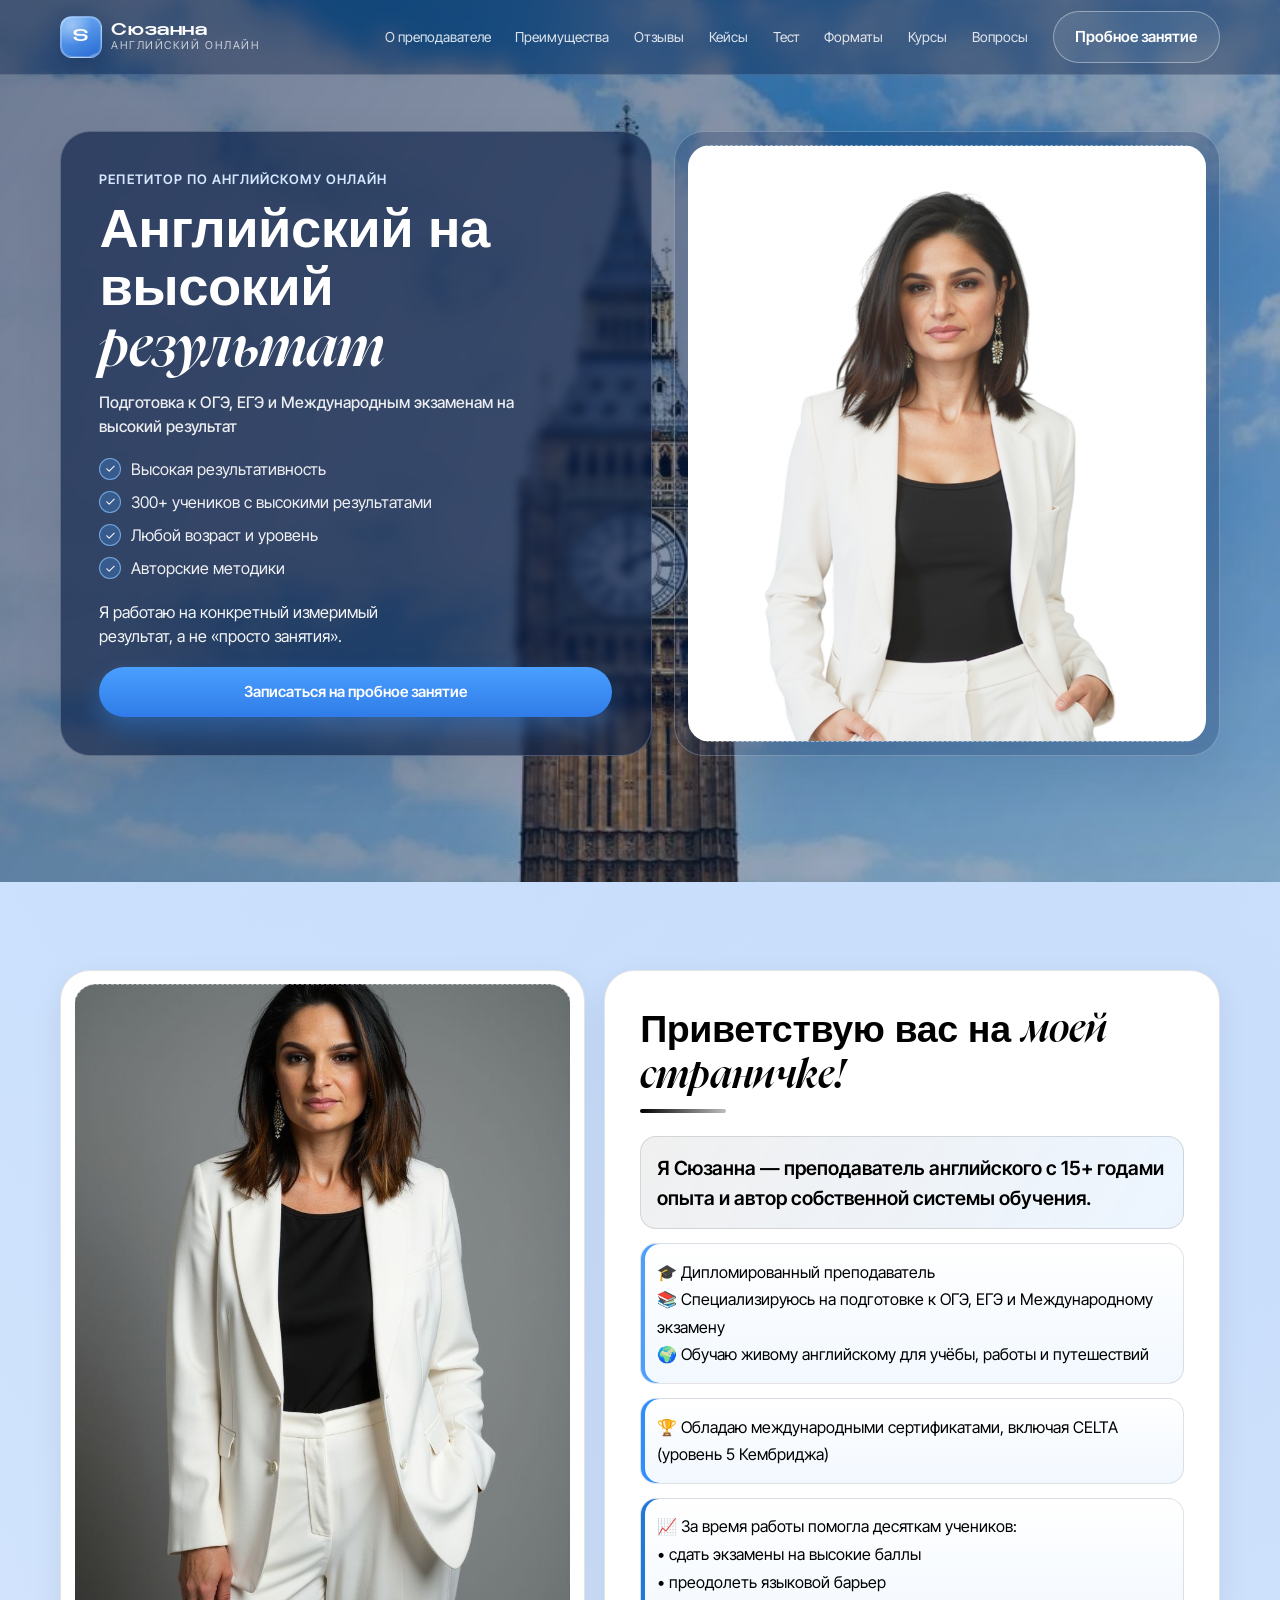
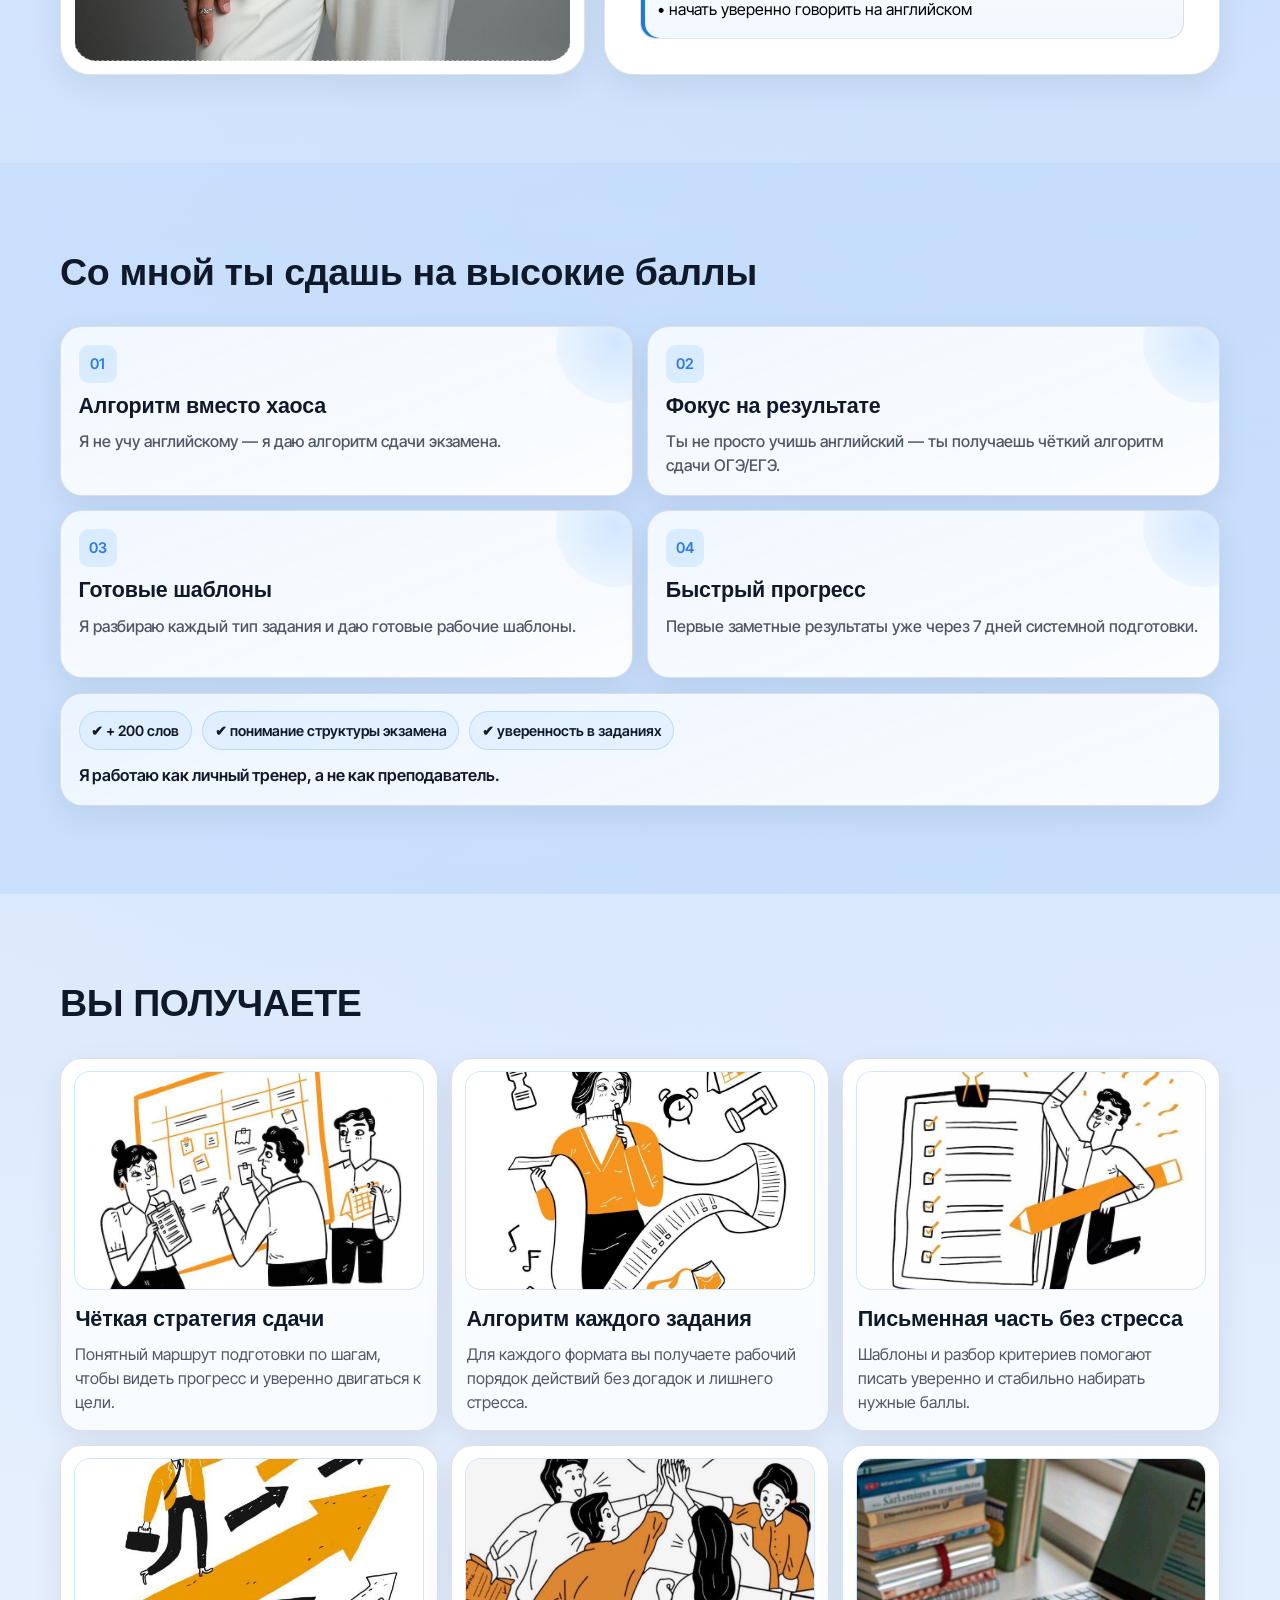
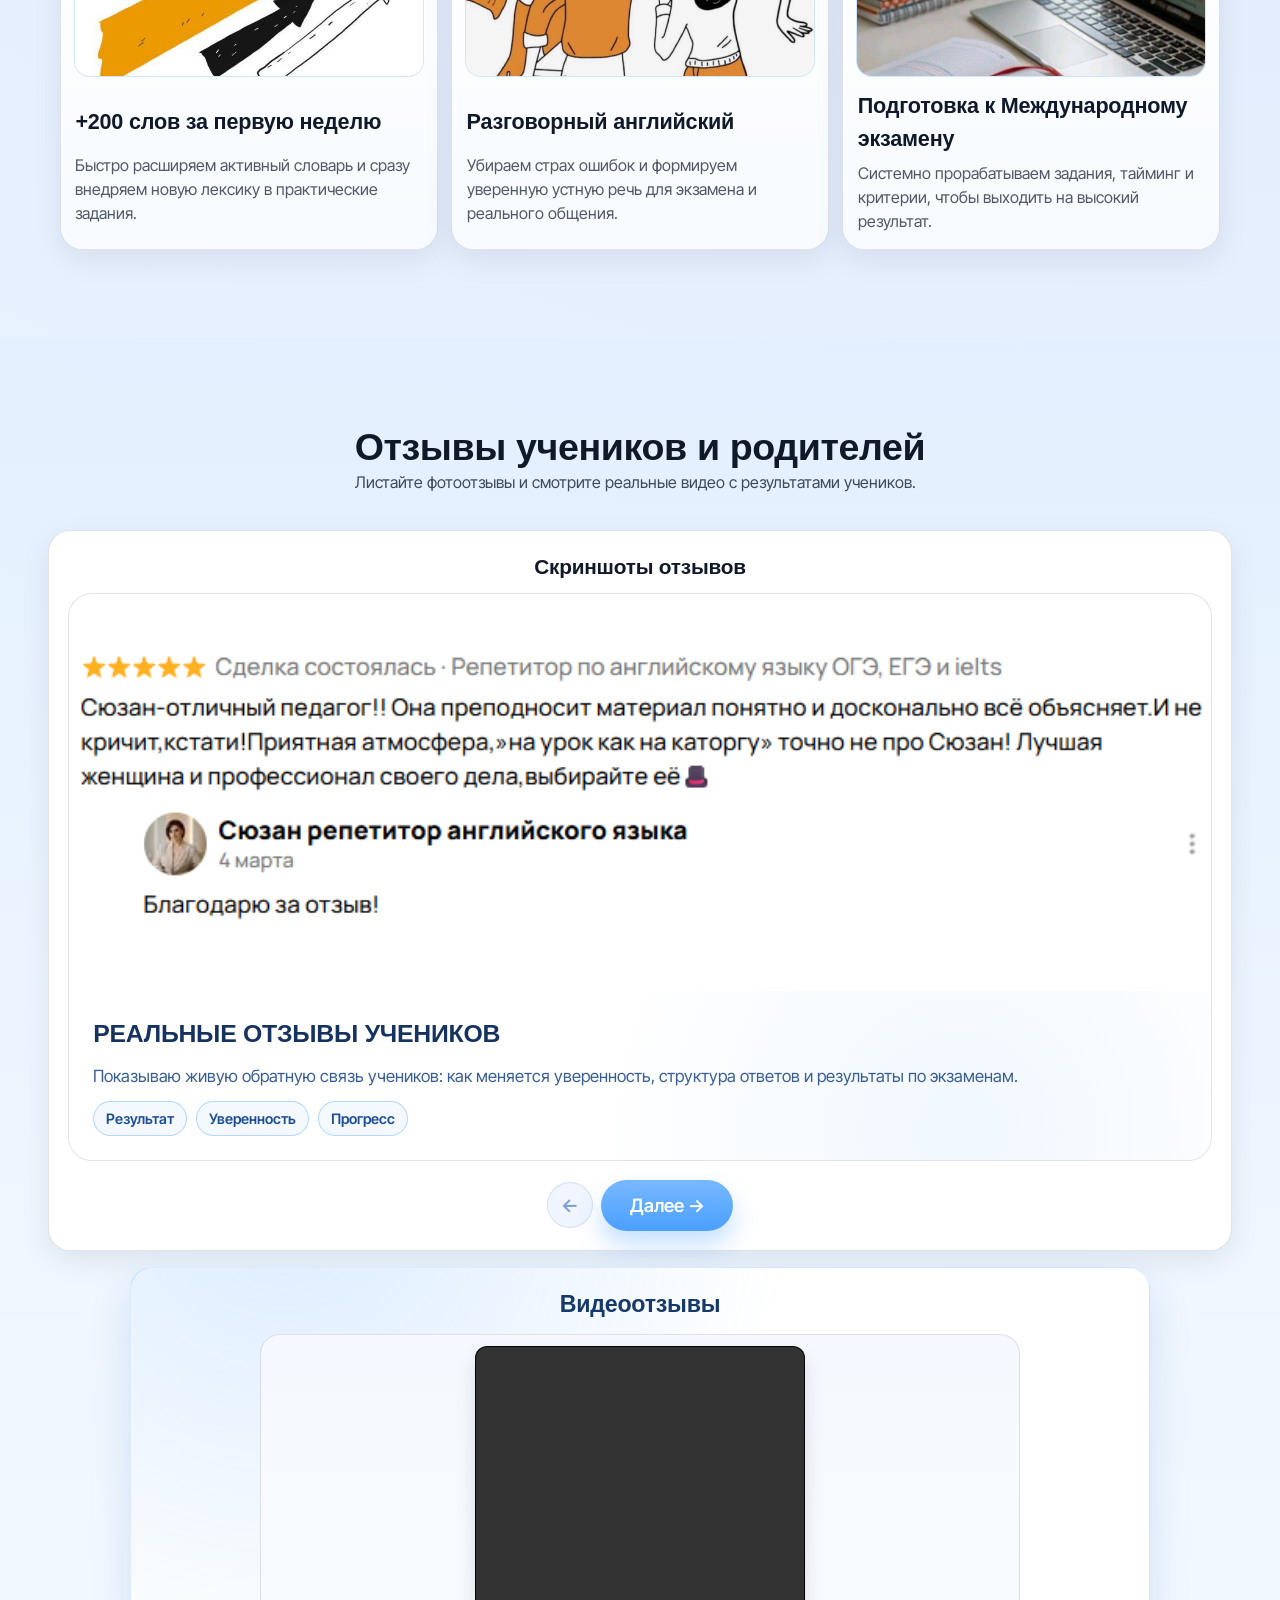
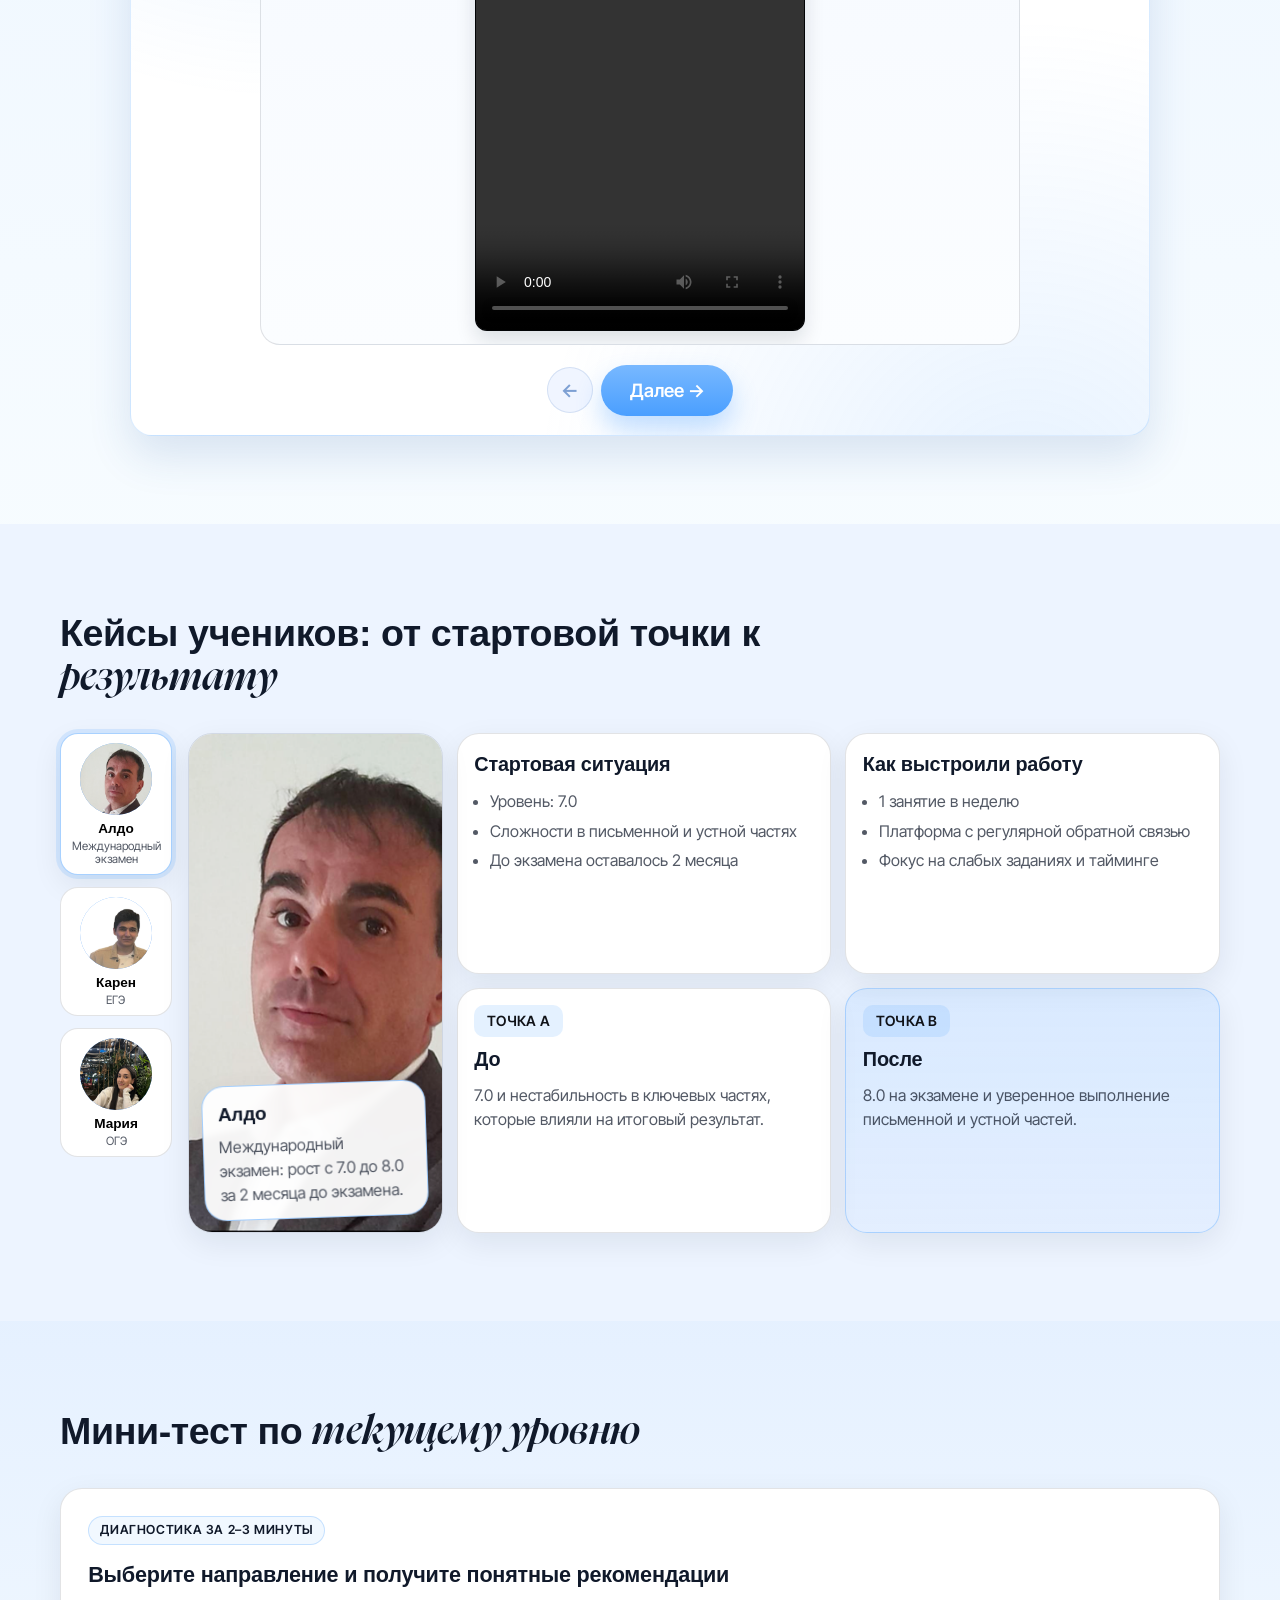
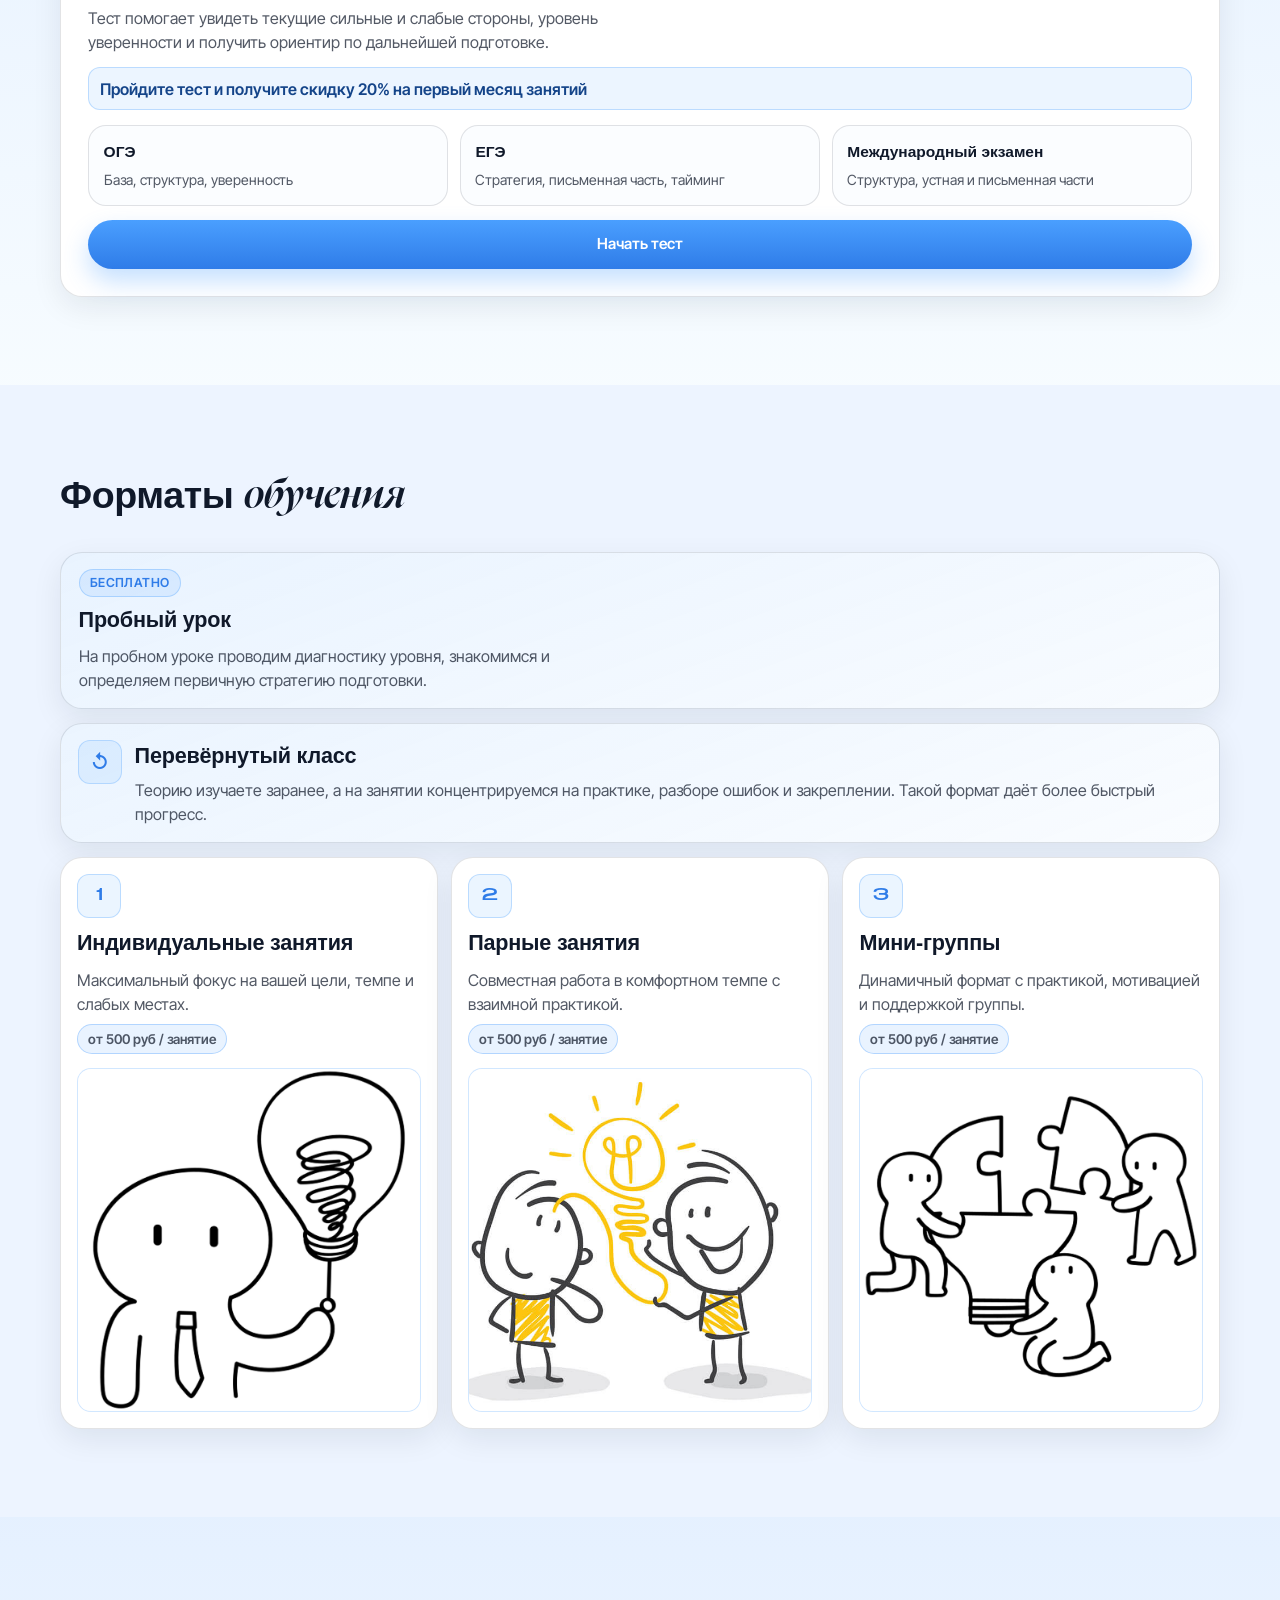
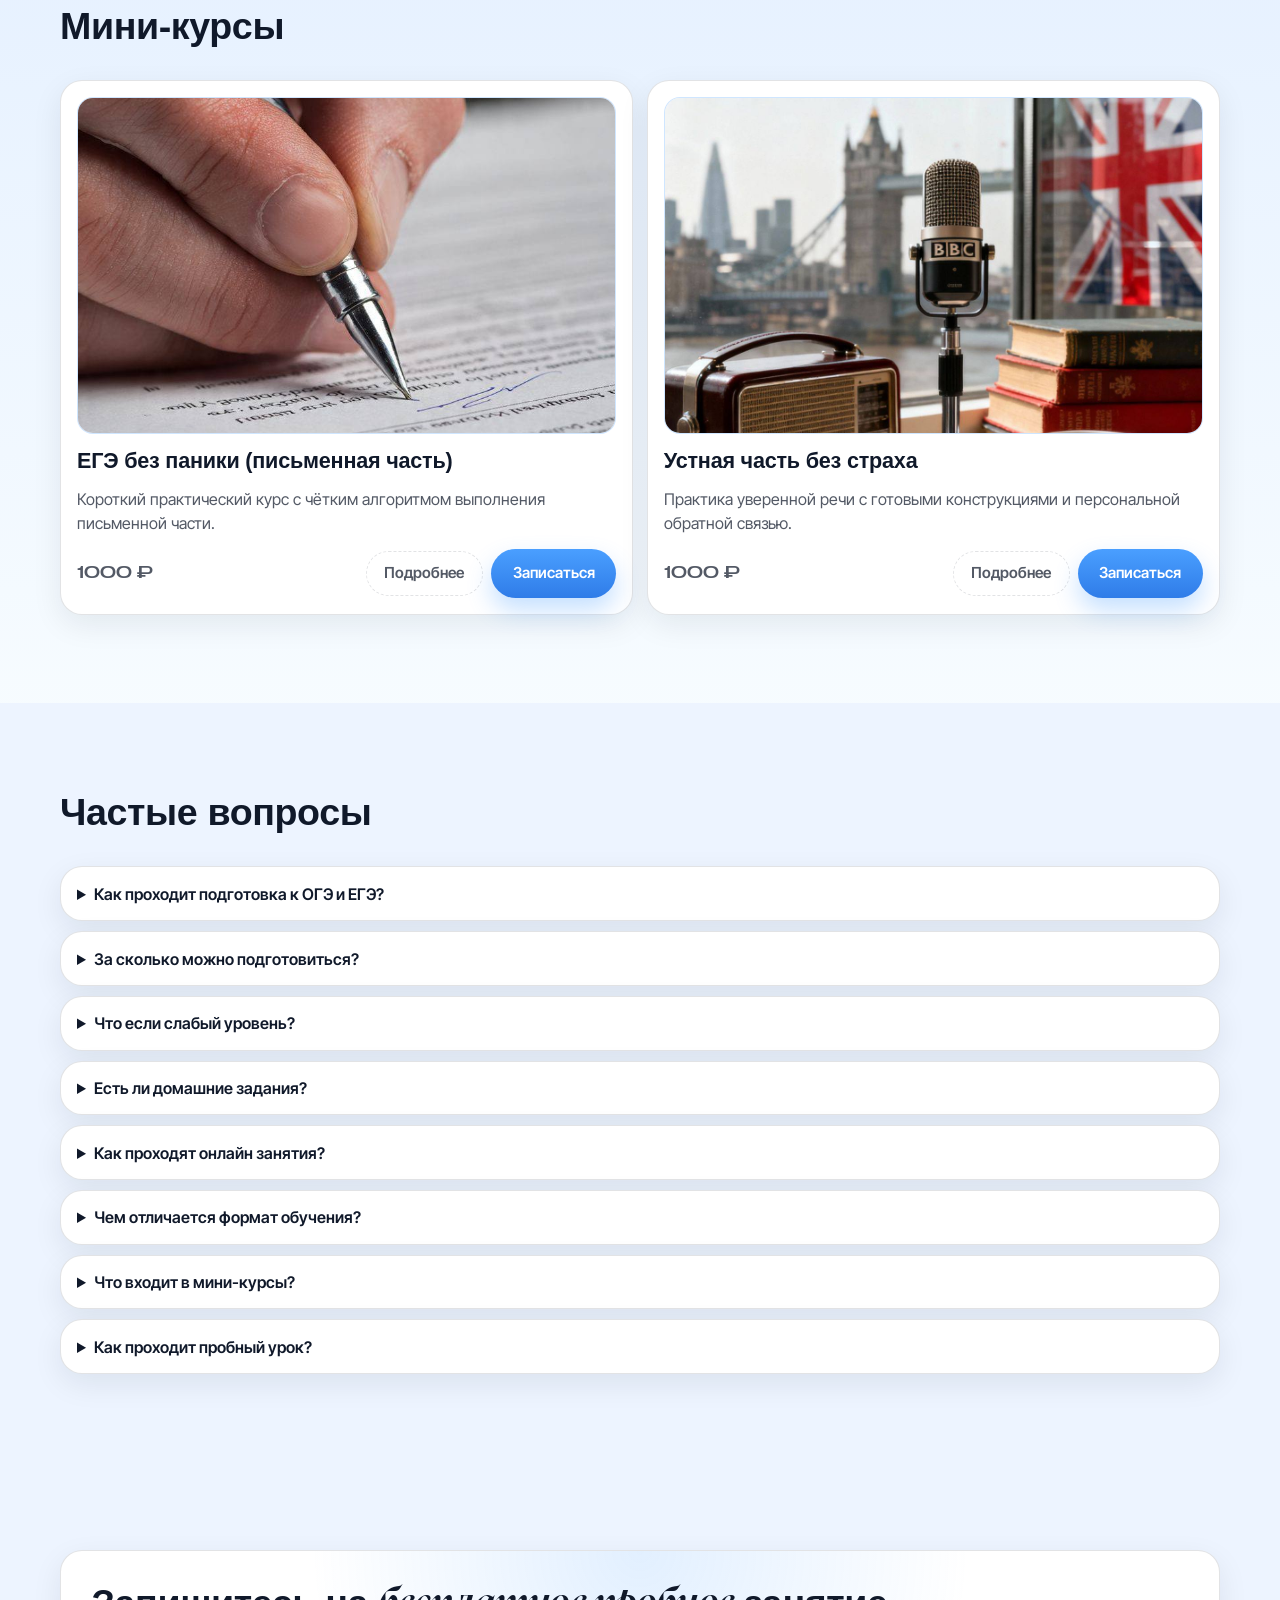
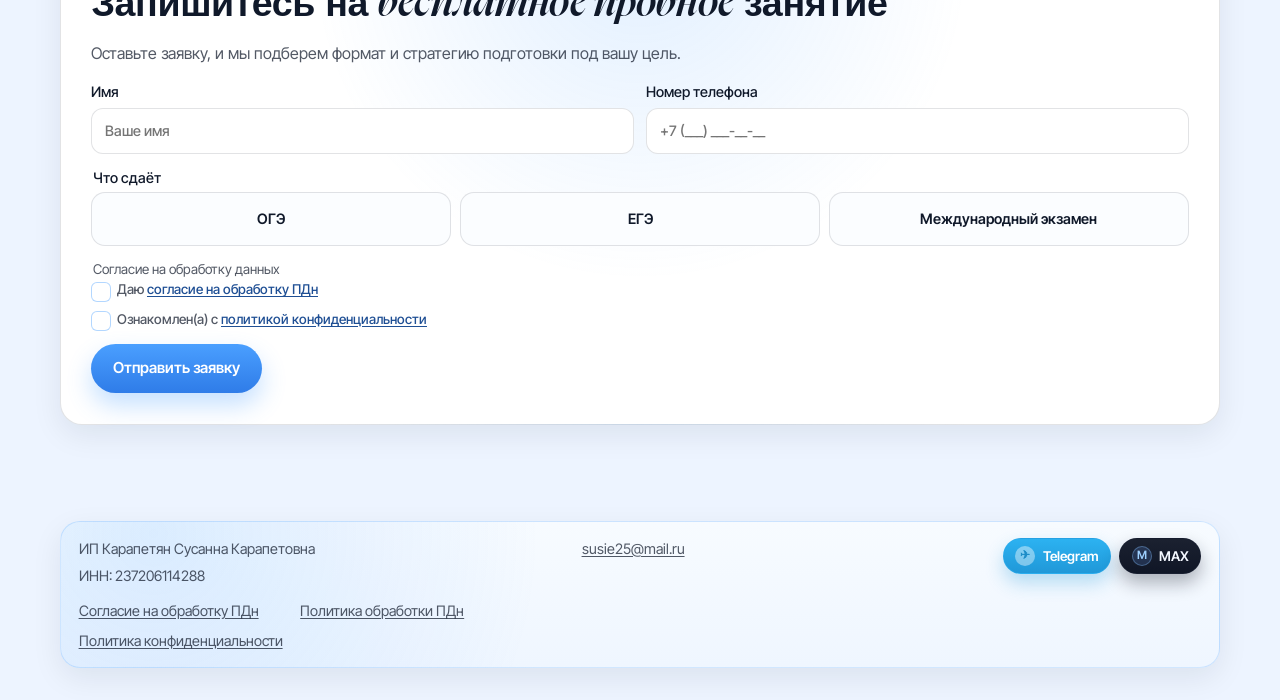
==== commit 7c303c3a: "prefinal" ====
--- a/index.html
+++ b/index.html
@@ -536,9 +536,9 @@
                 <fieldset class="consent-set">
                   <legend>Согласие на обработку данных</legend>
                   <label class="consent-item">
-                    <input type="checkbox" name="test_policy_pdn" required />
+                    <input type="checkbox" name="test_consent_pdn" required />
                     <span class="consent-box" aria-hidden="true"></span>
-                    <span class="consent-text">Согласен(а) с <a href="policy-pdn.html" target="_blank" rel="noopener noreferrer">политикой обработки ПДн</a></span>
+                    <span class="consent-text">Даю <a href="consent-pdn.html" target="_blank" rel="noopener noreferrer">согласие на обработку ПДн</a></span>
                   </label>
                   <label class="consent-item">
                     <input type="checkbox" name="test_policy_privacy" required />
@@ -736,9 +736,9 @@
               <fieldset class="consent-set">
                 <legend>Согласие на обработку данных</legend>
                 <label class="consent-item">
-                  <input type="checkbox" name="final_policy_pdn" required />
+                  <input type="checkbox" name="final_consent_pdn" required />
                   <span class="consent-box" aria-hidden="true"></span>
-                  <span class="consent-text">Согласен(а) с <a href="policy-pdn.html" target="_blank" rel="noopener noreferrer">политикой обработки ПДн</a></span>
+                  <span class="consent-text">Даю <a href="consent-pdn.html" target="_blank" rel="noopener noreferrer">согласие на обработку ПДн</a></span>
                 </label>
                 <label class="consent-item">
                   <input type="checkbox" name="final_policy_privacy" required />
@@ -757,13 +757,12 @@
     <footer class="site-footer">
       <div class="container site-footer-grid">
         <div class="footer-company">
-          <p>ИП ФИО преподавателя</p>
-          <p>ИНН: 000000000000</p>
+          <p>ИП Карапетян Сусанна Карапетовна</p>
+          <p>ИНН: 237206114288</p>
         </div>
 
         <div class="footer-contacts">
-          <a href="tel:+70000000000">+7 (000) 000-00-00</a>
-          <a href="mailto:teacher@example.com">teacher@example.com</a>
+          <a href="mailto:susie25@mail.ru">susie25@mail.ru</a>
         </div>
 
         <div class="footer-links">
@@ -778,6 +777,7 @@
         </div>
 
         <div class="footer-policies">
+          <a href="consent-pdn.html" target="_blank" rel="noopener noreferrer">Согласие на обработку ПДн</a>
           <a href="policy-pdn.html" target="_blank" rel="noopener noreferrer">Политика обработки ПДн</a>
           <a href="policy-privacy.html" target="_blank" rel="noopener noreferrer">Политика конфиденциальности</a>
         </div>
--- a/styles.css
+++ b/styles.css
@@ -61,7 +61,6 @@
   --container: min(1160px, calc(100% - 3rem));
   --shadow-soft: 0 16px 50px rgba(9, 17, 33, 0.08);
   --shadow-card: 0 10px 30px rgba(12, 21, 39, 0.08);
-  --header-height: 74px;
 }
 
 * {
@@ -173,16 +172,12 @@
     linear-gradient(124deg, rgba(6, 28, 70, 0.58), rgba(8, 38, 86, 0.34)),
     url("public/фонone.jpg") center/cover no-repeat;
   color: #fff;
-  padding-top: var(--header-height);
   padding-bottom: 2.4rem;
 }
 
 .site-header {
-  position: fixed;
+  position: sticky;
   top: 0;
-  left: 0;
-  right: 0;
-  width: 100%;
   z-index: 35;
   backdrop-filter: blur(9px);
   background: rgba(8, 27, 66, 0.36);
@@ -190,14 +185,10 @@
 }
 
 .nav-shell {
-  min-height: var(--header-height);
+  min-height: 74px;
   display: flex;
   align-items: center;
   gap: 1rem;
-}
-
-section[id] {
-  scroll-margin-top: calc(var(--header-height) + 12px);
 }
 
 .brand {
@@ -2017,6 +2008,44 @@
   color: var(--text-muted);
 }
 
+.legal-doc {
+  max-width: 920px;
+  margin: 0 auto;
+  gap: 0.9rem;
+}
+
+.legal-doc h1 {
+  font-size: clamp(1.6rem, 3.8vw, 2.45rem);
+}
+
+.legal-doc h2 {
+  margin-top: 0.45rem;
+  font-size: clamp(1rem, 2vw, 1.2rem);
+}
+
+.legal-meta {
+  font-size: 0.9rem;
+  color: rgba(16, 25, 42, 0.68);
+}
+
+.legal-doc p,
+.legal-doc li {
+  line-height: 1.55;
+}
+
+.legal-doc ul,
+.legal-doc ol {
+  margin: 0;
+  padding-left: 1.2rem;
+  display: grid;
+  gap: 0.35rem;
+}
+
+.legal-doc a {
+  text-decoration: underline;
+  text-underline-offset: 2px;
+}
+
 .site-footer {
   padding: 0 0 2rem;
 }
@@ -2094,49 +2123,37 @@
 }
 
 .footer-btn--telegram {
-  border-color: #1f95cc;
-  background: linear-gradient(180deg, #2aabee 0%, #229ed9 100%);
+  border-color: rgba(42, 171, 238, 0.52);
+  background: linear-gradient(180deg, #2cb2f1, #2098d8);
   color: #fff;
-  box-shadow:
-    inset 0 1px 0 rgba(255, 255, 255, 0.26),
-    0 10px 22px rgba(34, 158, 217, 0.34);
+  box-shadow: 0 9px 18px rgba(32, 152, 216, 0.3);
 }
 
 .footer-btn--telegram .footer-btn-icon {
-  color: #229ed9;
-  background: #fff;
-  border: 1px solid rgba(255, 255, 255, 0.6);
-  font-size: 0.76rem;
-  transform: translateX(0.5px);
+  color: #1c8cc7;
 }
 
 .footer-btn--telegram:hover {
-  background: linear-gradient(180deg, #32b2f3 0%, #25a6e4 100%);
-  box-shadow:
-    inset 0 1px 0 rgba(255, 255, 255, 0.3),
-    0 12px 24px rgba(34, 158, 217, 0.4);
+  background: linear-gradient(180deg, #39baf5, #249fde);
+  box-shadow: 0 12px 22px rgba(32, 152, 216, 0.36);
 }
 
 .footer-btn--max {
-  border-color: rgba(96, 119, 255, 0.52);
-  background: linear-gradient(135deg, #6f7dff 0%, #4ea0ff 48%, #32c6ff 100%);
-  color: #f8fbff;
-  box-shadow:
-    inset 0 1px 0 rgba(255, 255, 255, 0.28),
-    0 10px 22px rgba(78, 128, 255, 0.34);
+  border-color: rgba(25, 32, 51, 0.58);
+  background: linear-gradient(180deg, #1b2130, #101626);
+  color: #f4f8ff;
+  box-shadow: 0 9px 18px rgba(16, 22, 38, 0.32);
 }
 
 .footer-btn--max .footer-btn-icon {
-  color: #4b80ff;
-  background: #ffffff;
-  border: 1px solid rgba(255, 255, 255, 0.62);
+  color: #9fd0ff;
+  background: rgba(106, 163, 255, 0.18);
+  border: 1px solid rgba(135, 194, 255, 0.36);
 }
 
 .footer-btn--max:hover {
-  background: linear-gradient(135deg, #7a87ff 0%, #59adff 48%, #41cdff 100%);
-  box-shadow:
-    inset 0 1px 0 rgba(255, 255, 255, 0.34),
-    0 12px 24px rgba(78, 128, 255, 0.42);
+  background: linear-gradient(180deg, #242c3f, #131a2d);
+  box-shadow: 0 12px 22px rgba(16, 22, 38, 0.4);
 }
 
 .footer-policies {
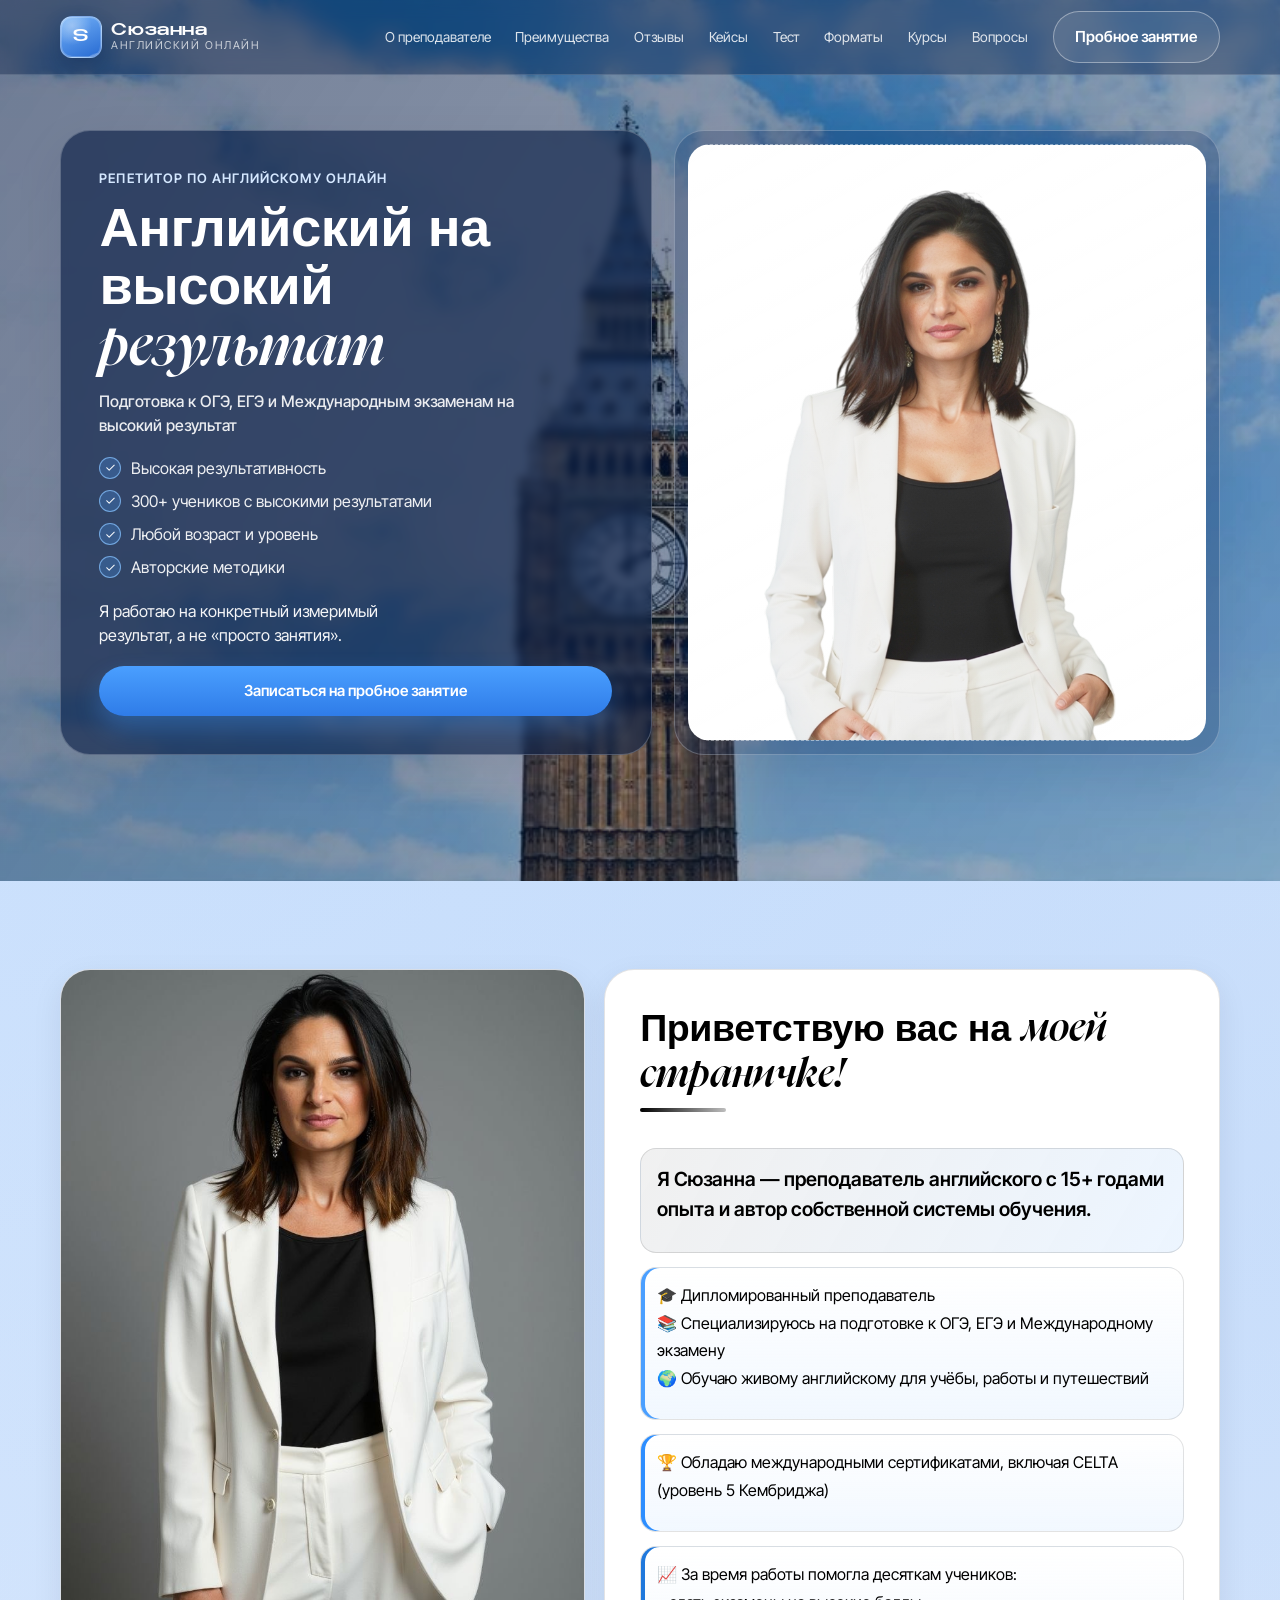
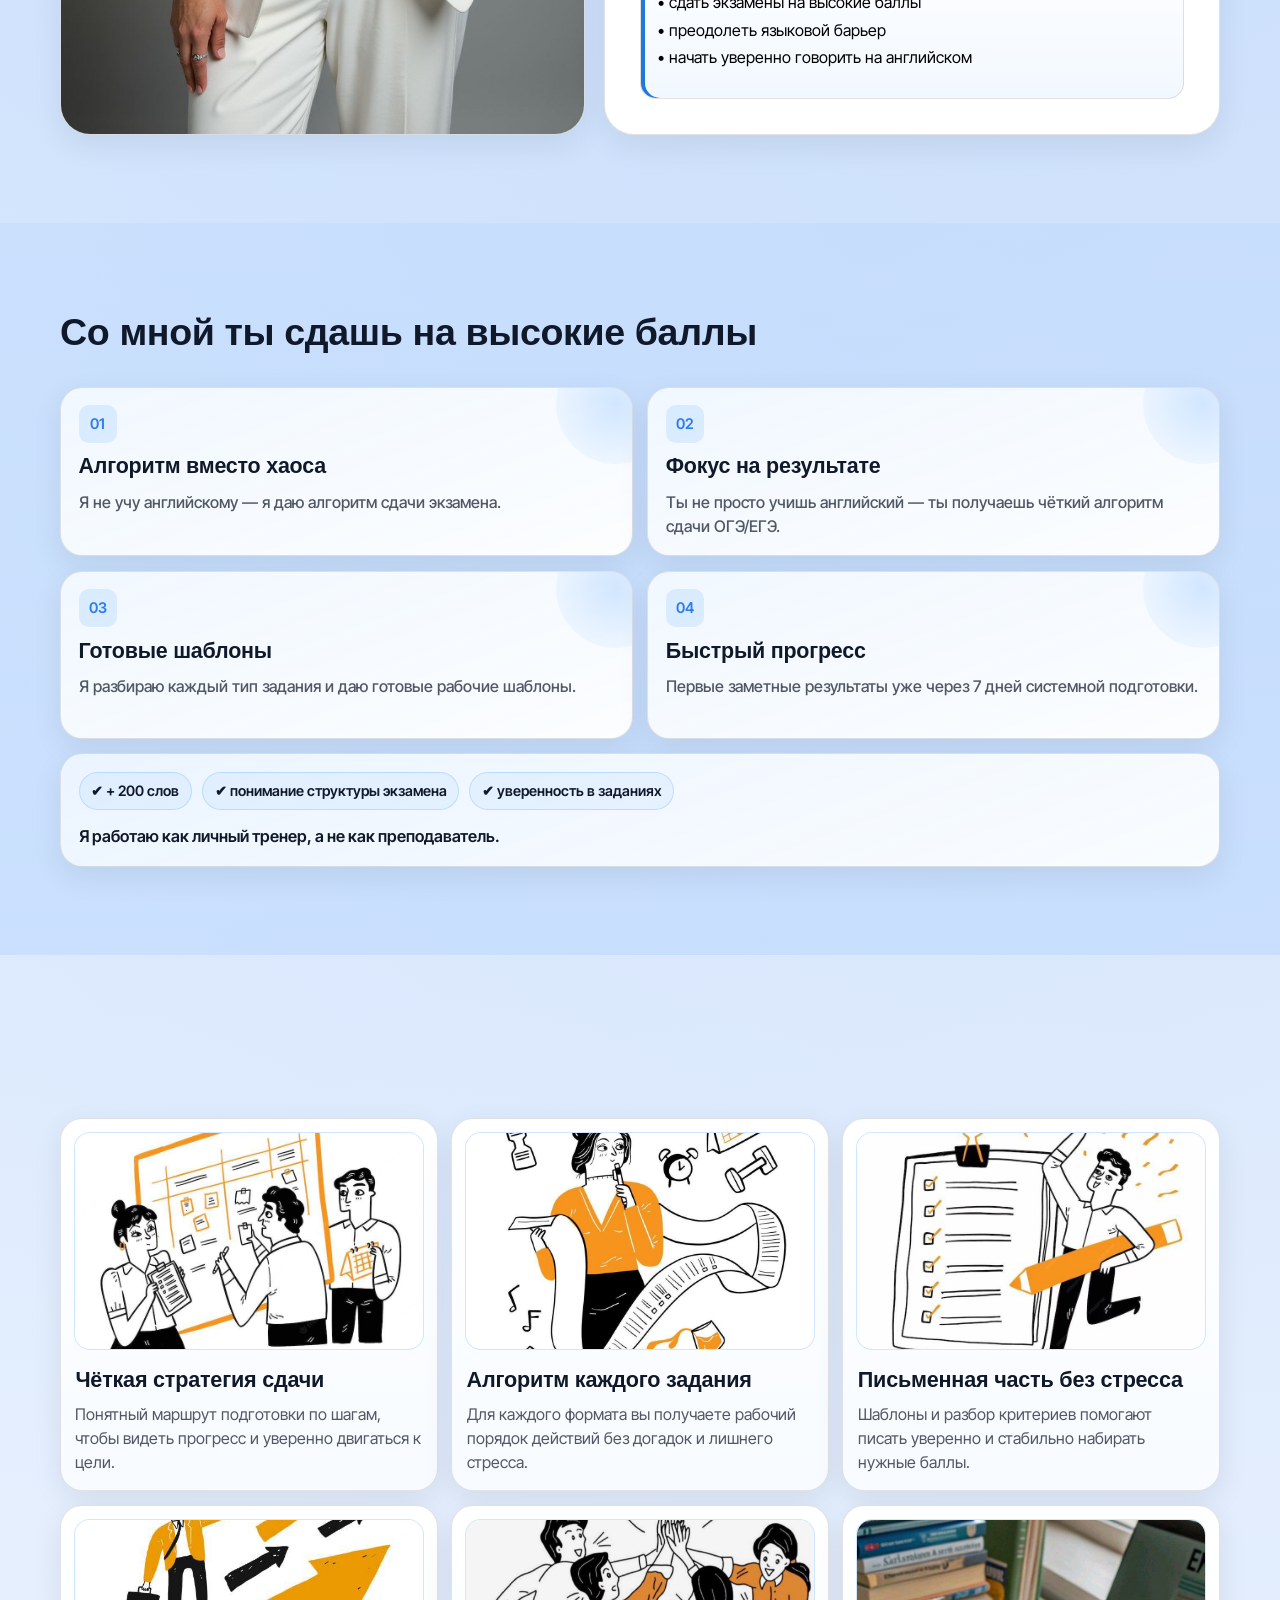
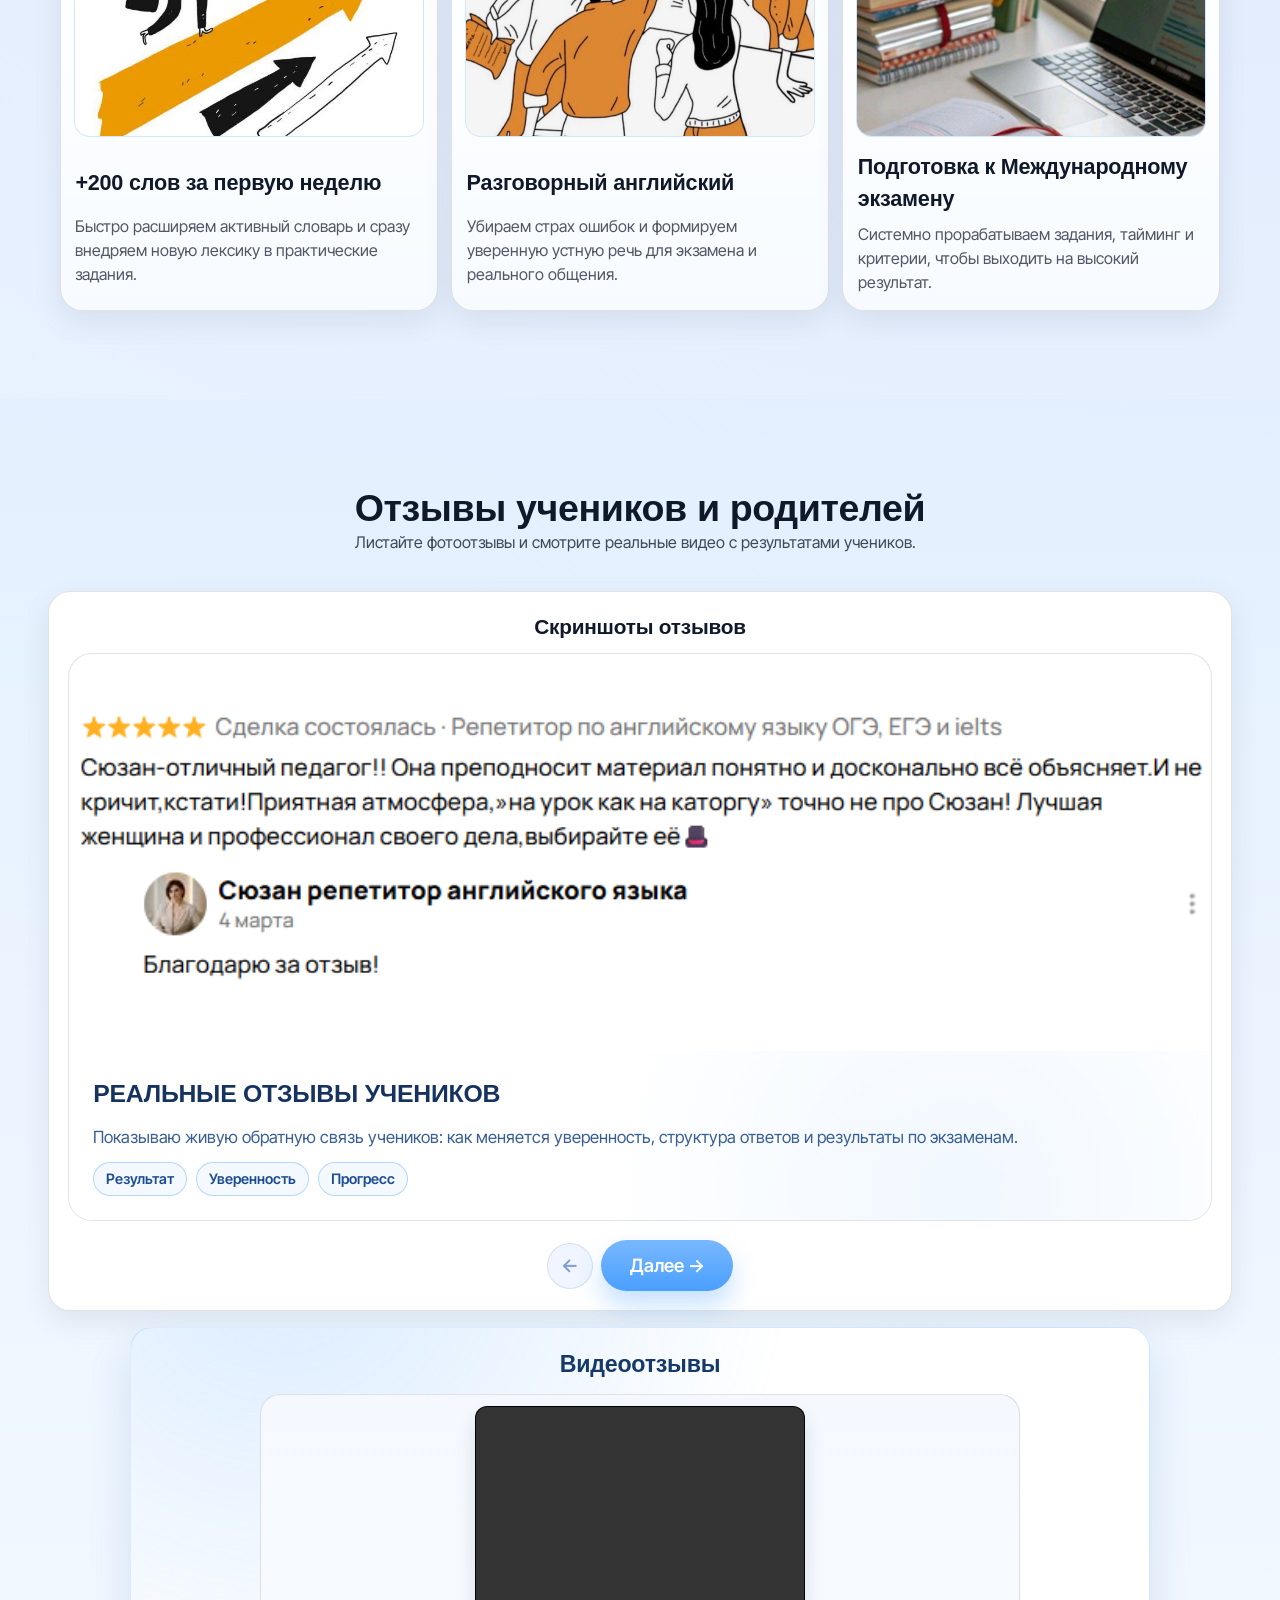
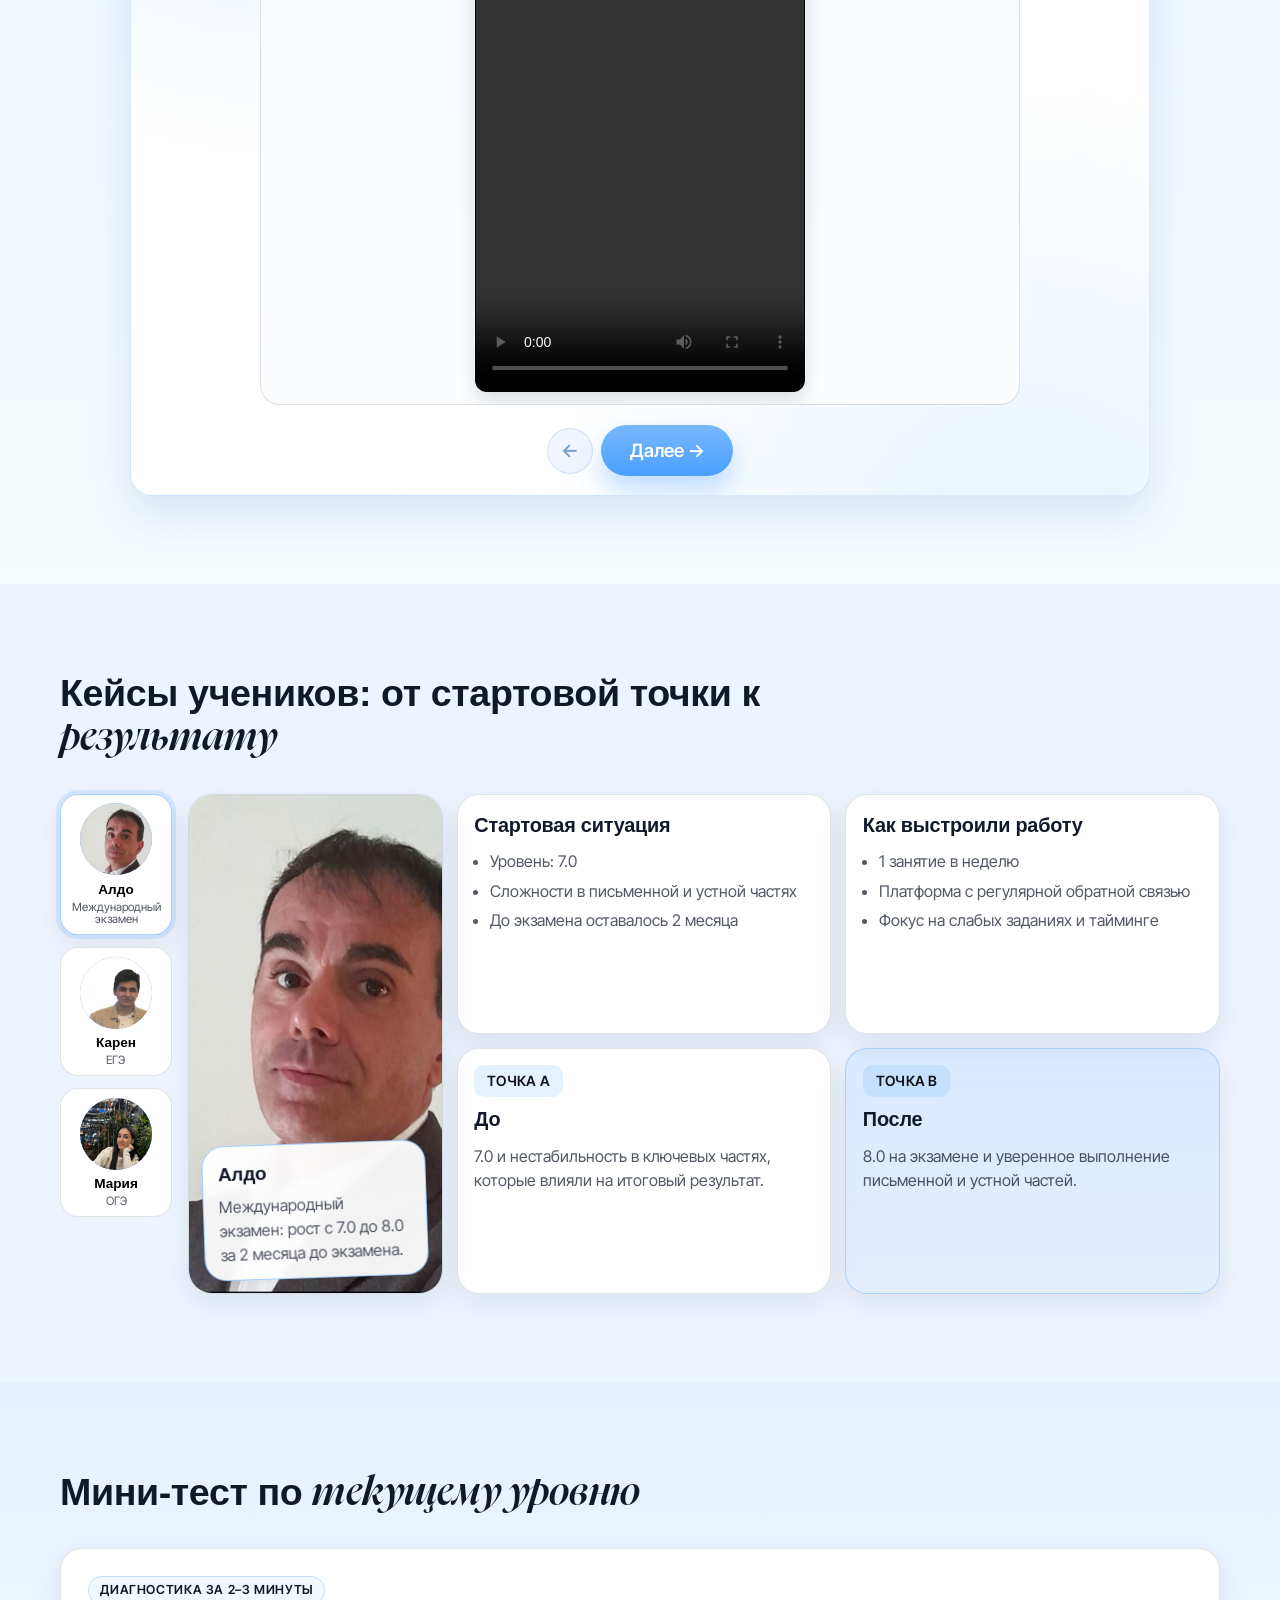
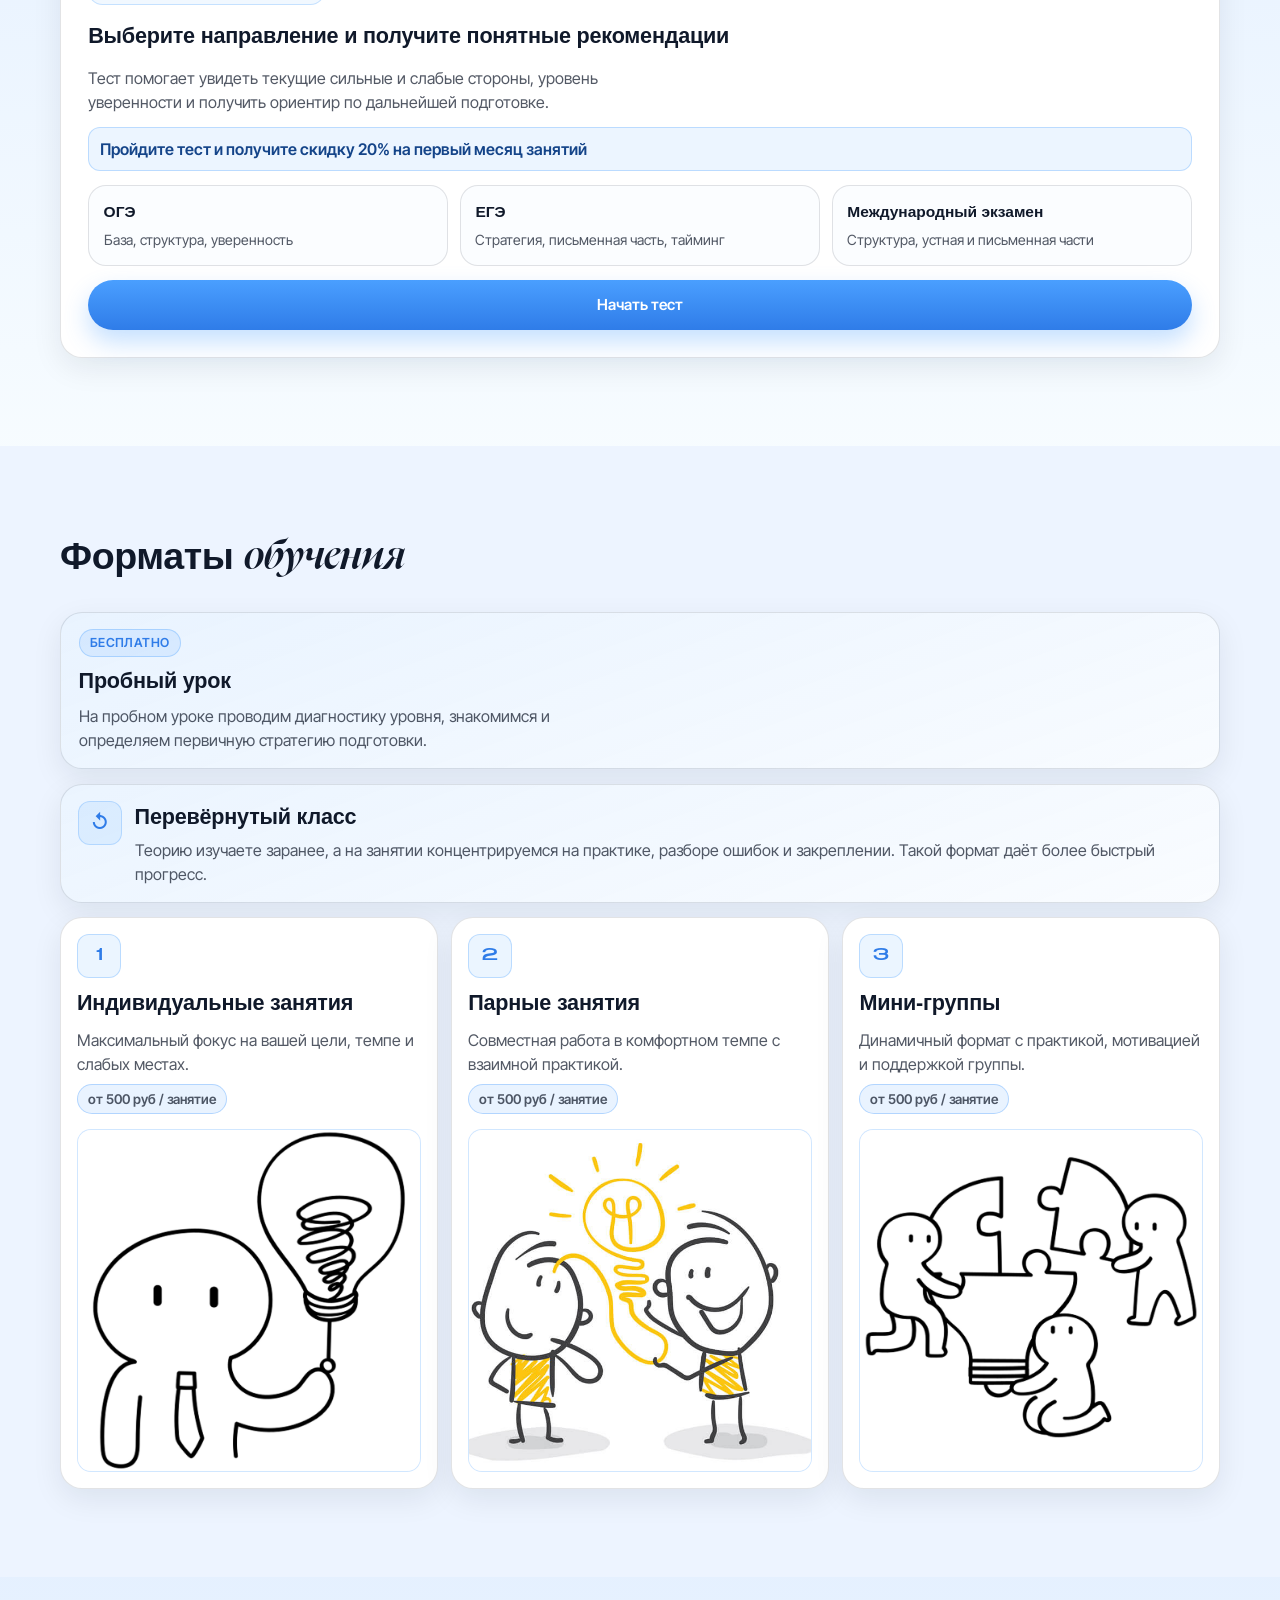
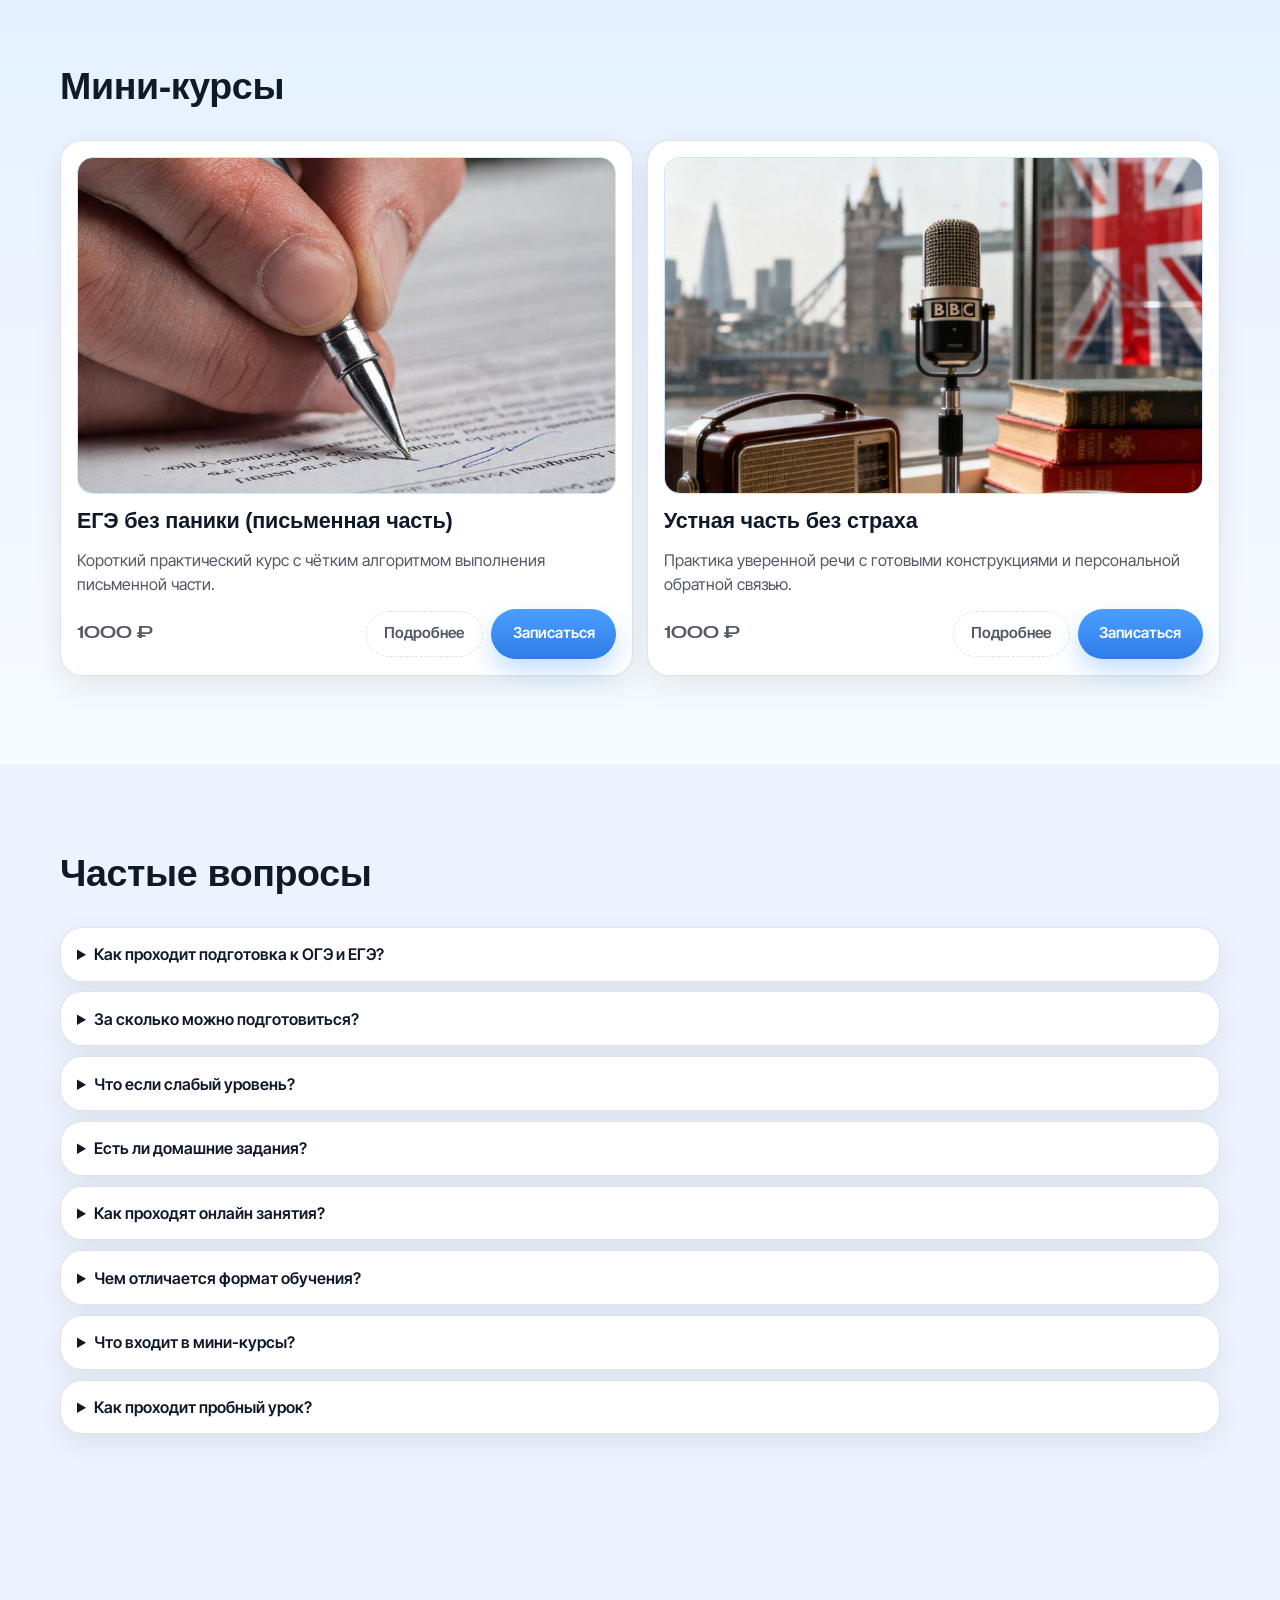
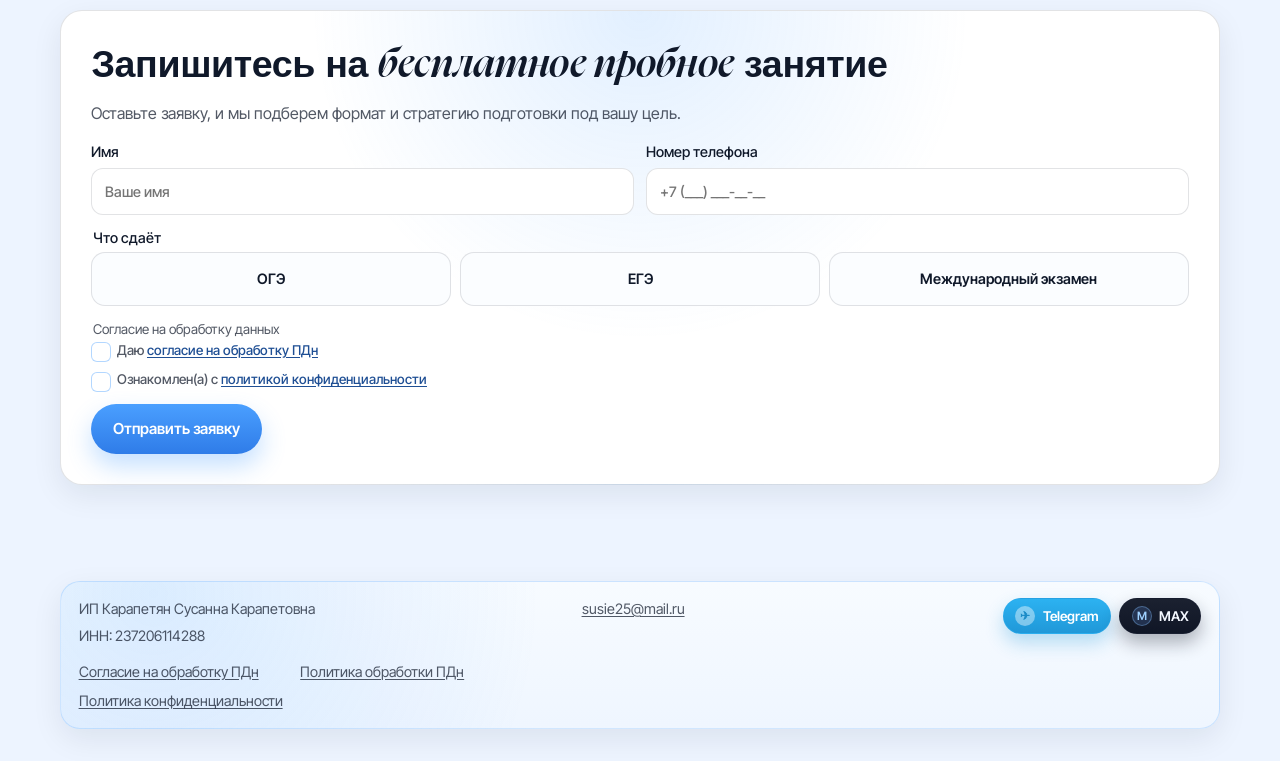
==== commit d5607dbd: "preefinal" ====
--- a/index.html
+++ b/index.html
@@ -78,11 +78,10 @@
     </section>
 
     <main>
-      <section id="about" class="section">
+          <section id="about" class="section">
         <div class="container about-grid">
           <article class="about-media reveal" aria-label="Фото преподавателя">
-            <div class="image-placeholder image-placeholder--about">
-            </div>
+            <img class="about-photo" src="public/s2.jpg" alt="Преподаватель Сюзанна" loading="lazy" width="832" height="1216" />
           </article>
 
           <article class="about-content about-content--feature reveal">
--- a/styles.css
+++ b/styles.css
@@ -61,6 +61,7 @@
   --container: min(1160px, calc(100% - 3rem));
   --shadow-soft: 0 16px 50px rgba(9, 17, 33, 0.08);
   --shadow-card: 0 10px 30px rgba(12, 21, 39, 0.08);
+  --header-height: 74px;
 }
 
 * {
@@ -172,12 +173,16 @@
     linear-gradient(124deg, rgba(6, 28, 70, 0.58), rgba(8, 38, 86, 0.34)),
     url("public/фонone.jpg") center/cover no-repeat;
   color: #fff;
+  padding-top: var(--header-height);
   padding-bottom: 2.4rem;
 }
 
 .site-header {
-  position: sticky;
+  position: fixed;
   top: 0;
+  left: 0;
+  right: 0;
+  width: 100%;
   z-index: 35;
   backdrop-filter: blur(9px);
   background: rgba(8, 27, 66, 0.36);
@@ -185,10 +190,14 @@
 }
 
 .nav-shell {
-  min-height: 74px;
+  min-height: var(--header-height);
   display: flex;
   align-items: center;
   gap: 1rem;
+}
+
+section[id] {
+  scroll-margin-top: calc(var(--header-height) + 12px);
 }
 
 .brand {
@@ -460,7 +469,8 @@
 }
 
 .image-placeholder--about {
-  background: url("public/s2.jpg") center 50% / cover no-repeat;
+  background: url("public/s2.jpg") center center / contain no-repeat;
+  background-color: #f4f8ff;
 }
 
 .about-grid {
@@ -479,8 +489,20 @@
 }
 
 .about-media {
-  padding: 0.8rem;
-  min-height: 520px;
+  padding: 0;
+  min-height: 0;
+  align-self: stretch;
+  display: flex;
+  overflow: hidden;
+  background: #f4f8ff;
+}
+
+.about-photo {
+  display: block;
+  width: 100%;
+  height: 100%;
+  object-fit: cover;
+  object-position: center top;
 }
 
 .about-content {
@@ -2190,9 +2212,14 @@
     grid-template-columns: 1fr;
   }
 
-  .hero-media,
+  .hero-media {
+    min-height: 420px;
+  }
+
   .about-media {
-    min-height: 420px;
+    width: min(100%, 560px);
+    margin-inline: auto;
+    align-self: start;
   }
 
   .benefits-grid {
@@ -2324,7 +2351,8 @@
   }
 
   .image-placeholder--about {
-    background: url("public/s2.jpg") center 55% / cover no-repeat;
+    background: url("public/s2.jpg") center center / contain no-repeat;
+    background-color: #f4f8ff;
   }
 
   .hero-content {
@@ -2332,8 +2360,15 @@
   }
 
   .about-media {
-    min-height: 320px;
-    padding: 0.65rem;
+    min-height: 0;
+    padding: 0;
+    width: min(100%, 520px);
+  }
+
+  .about-photo {
+    height: auto;
+    object-fit: contain;
+    object-position: center center;
   }
 
   .benefit-card,
@@ -2450,9 +2485,14 @@
     padding-top: 2.6rem;
   }
 
-  .hero-media,
+  .hero-media {
+    min-height: 300px;
+  }
+
   .about-media {
-    min-height: 300px;
+    width: min(100%, 420px);
+    margin-inline: auto;
+    padding: 0;
   }
 
   .image-placeholder--hero {
@@ -2461,8 +2501,9 @@
   }
 
   .image-placeholder--about {
-    background-position: center 60%;
-    background-size: cover;
+    background-position: center center;
+    background-size: contain;
+    background-repeat: no-repeat;
   }
 
   .hero-content,
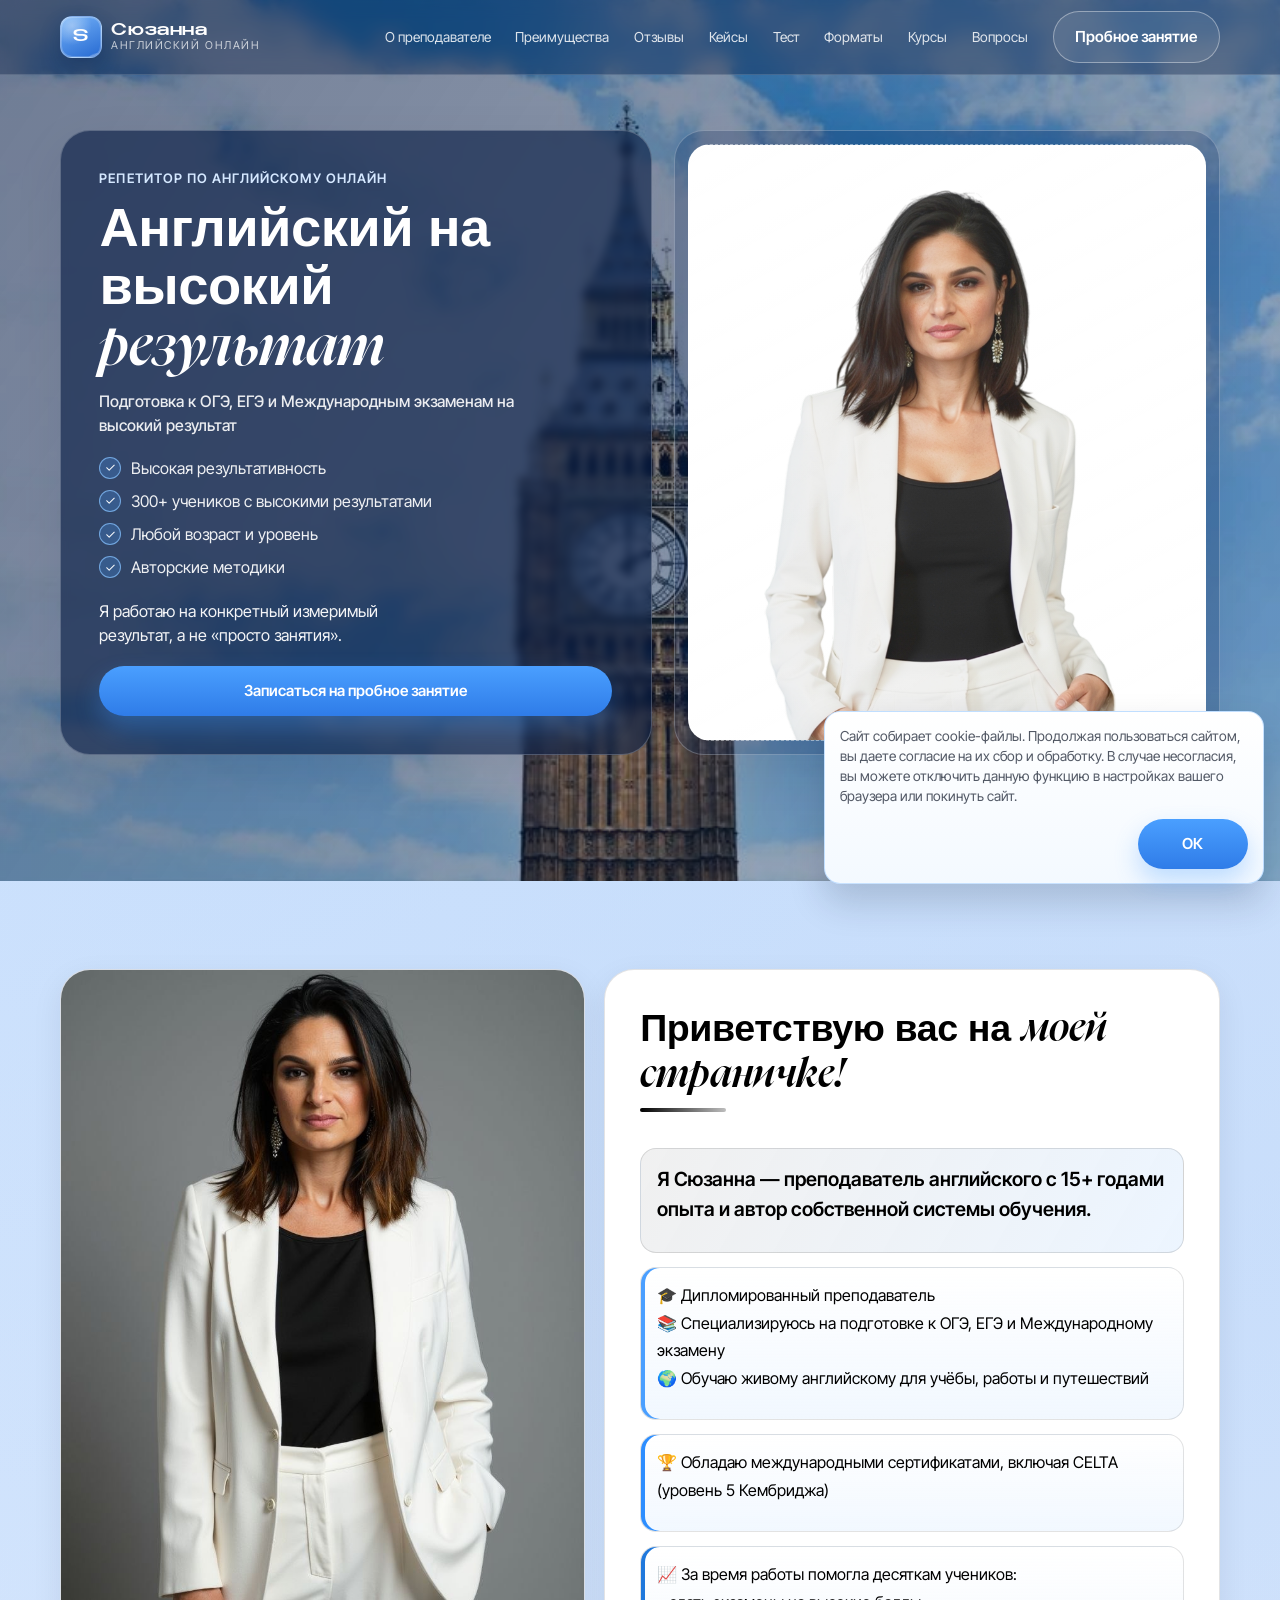
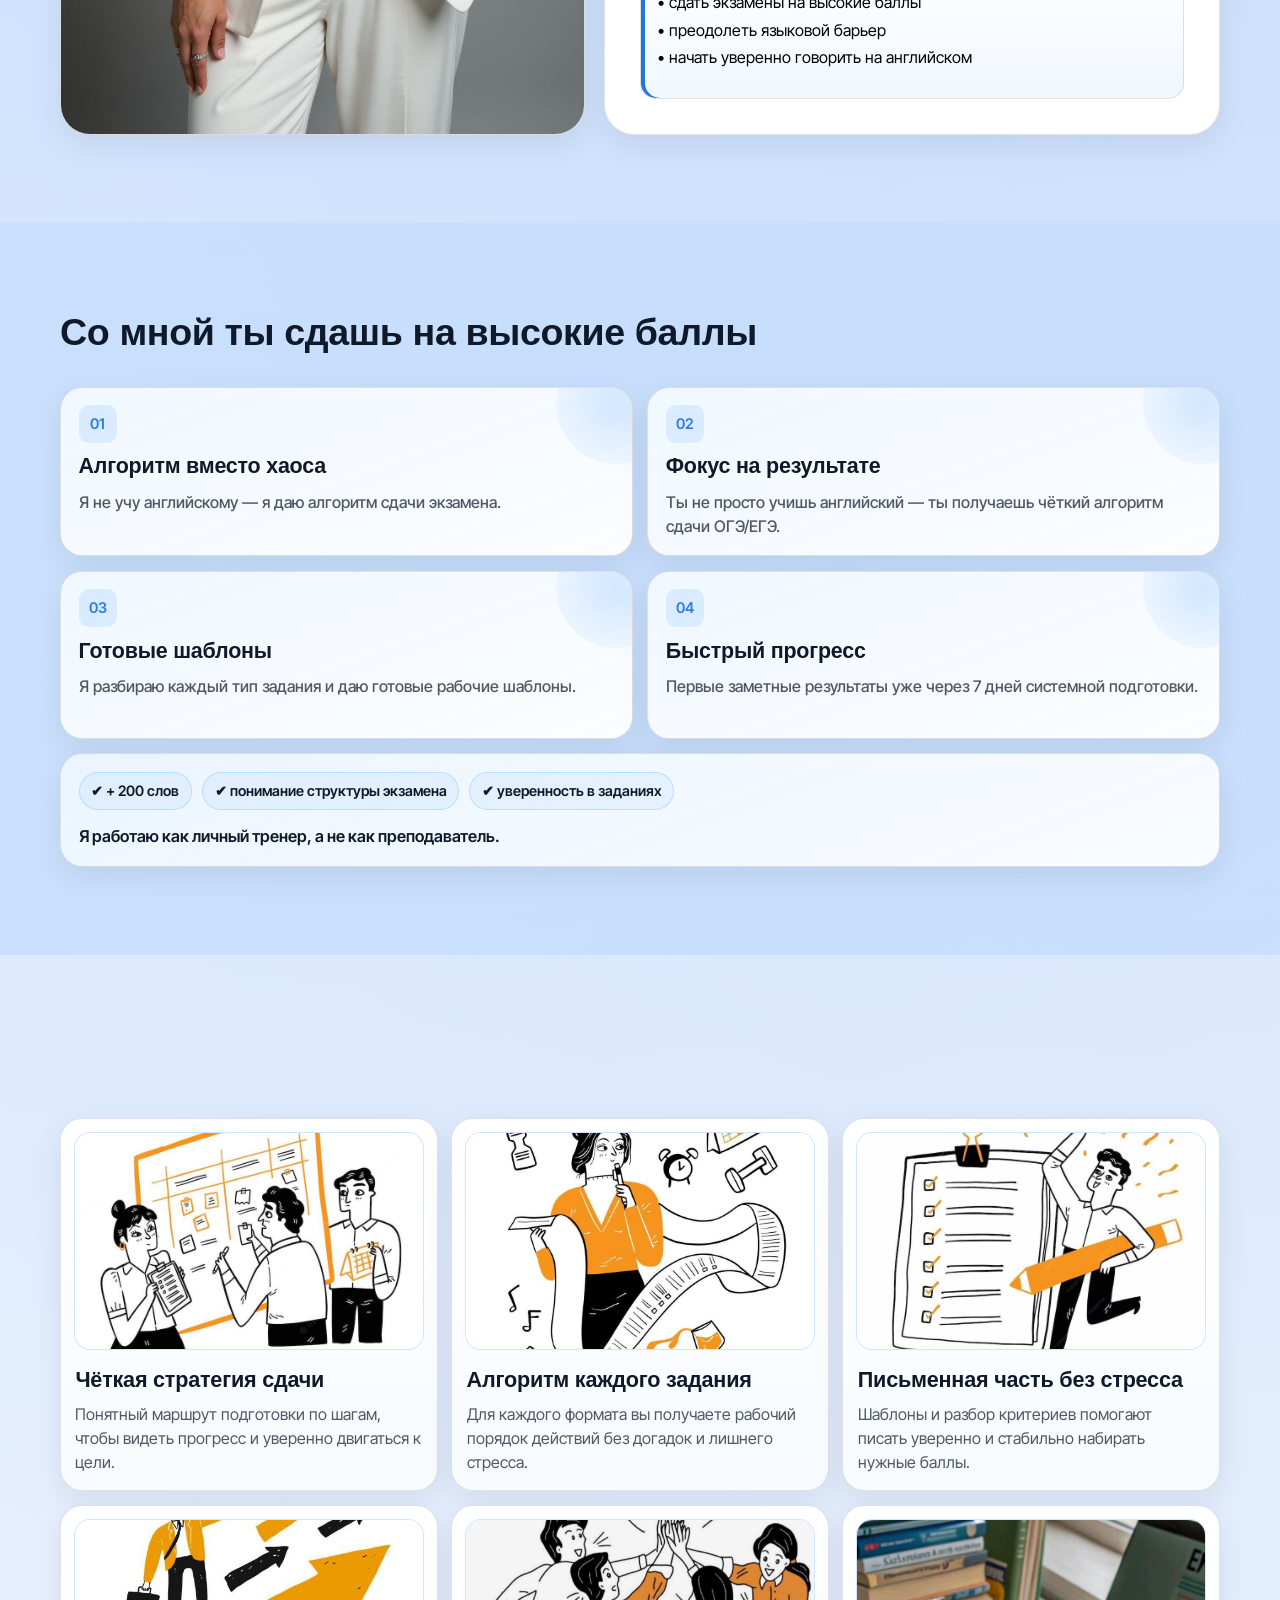
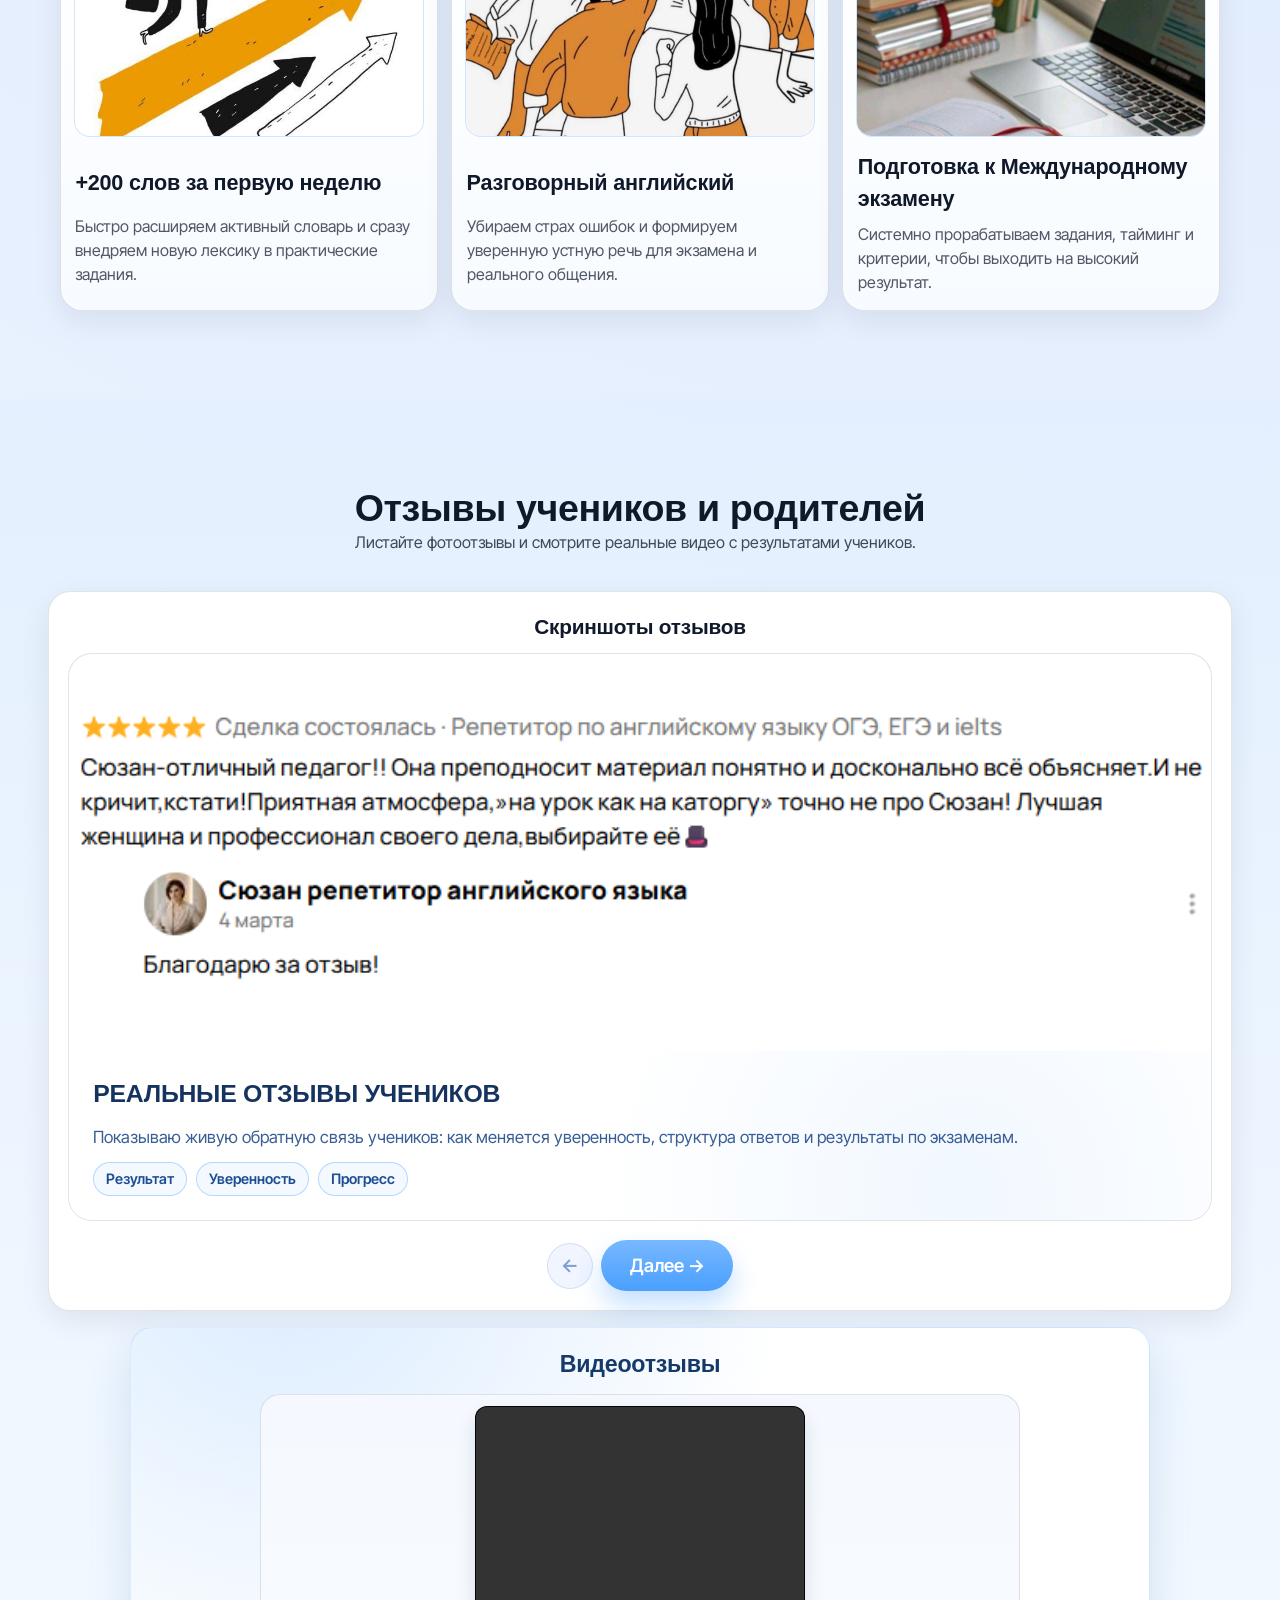
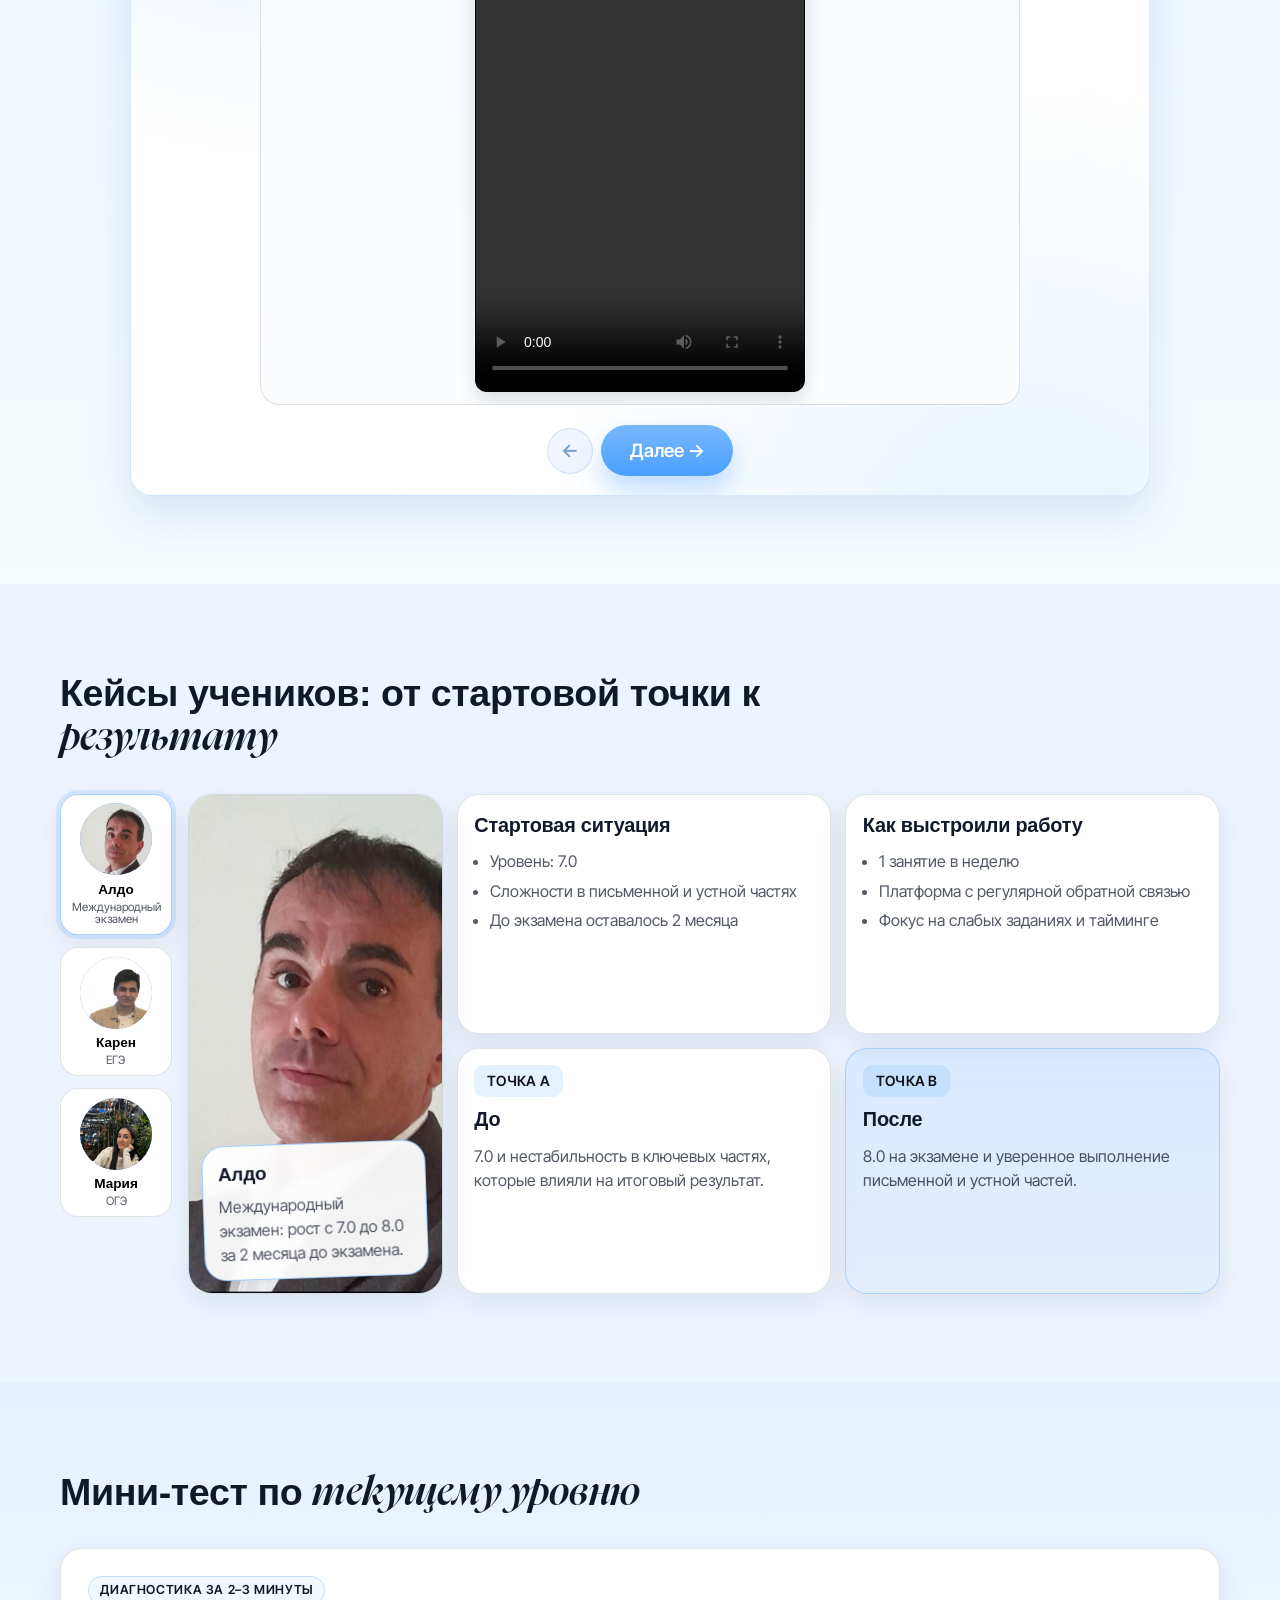
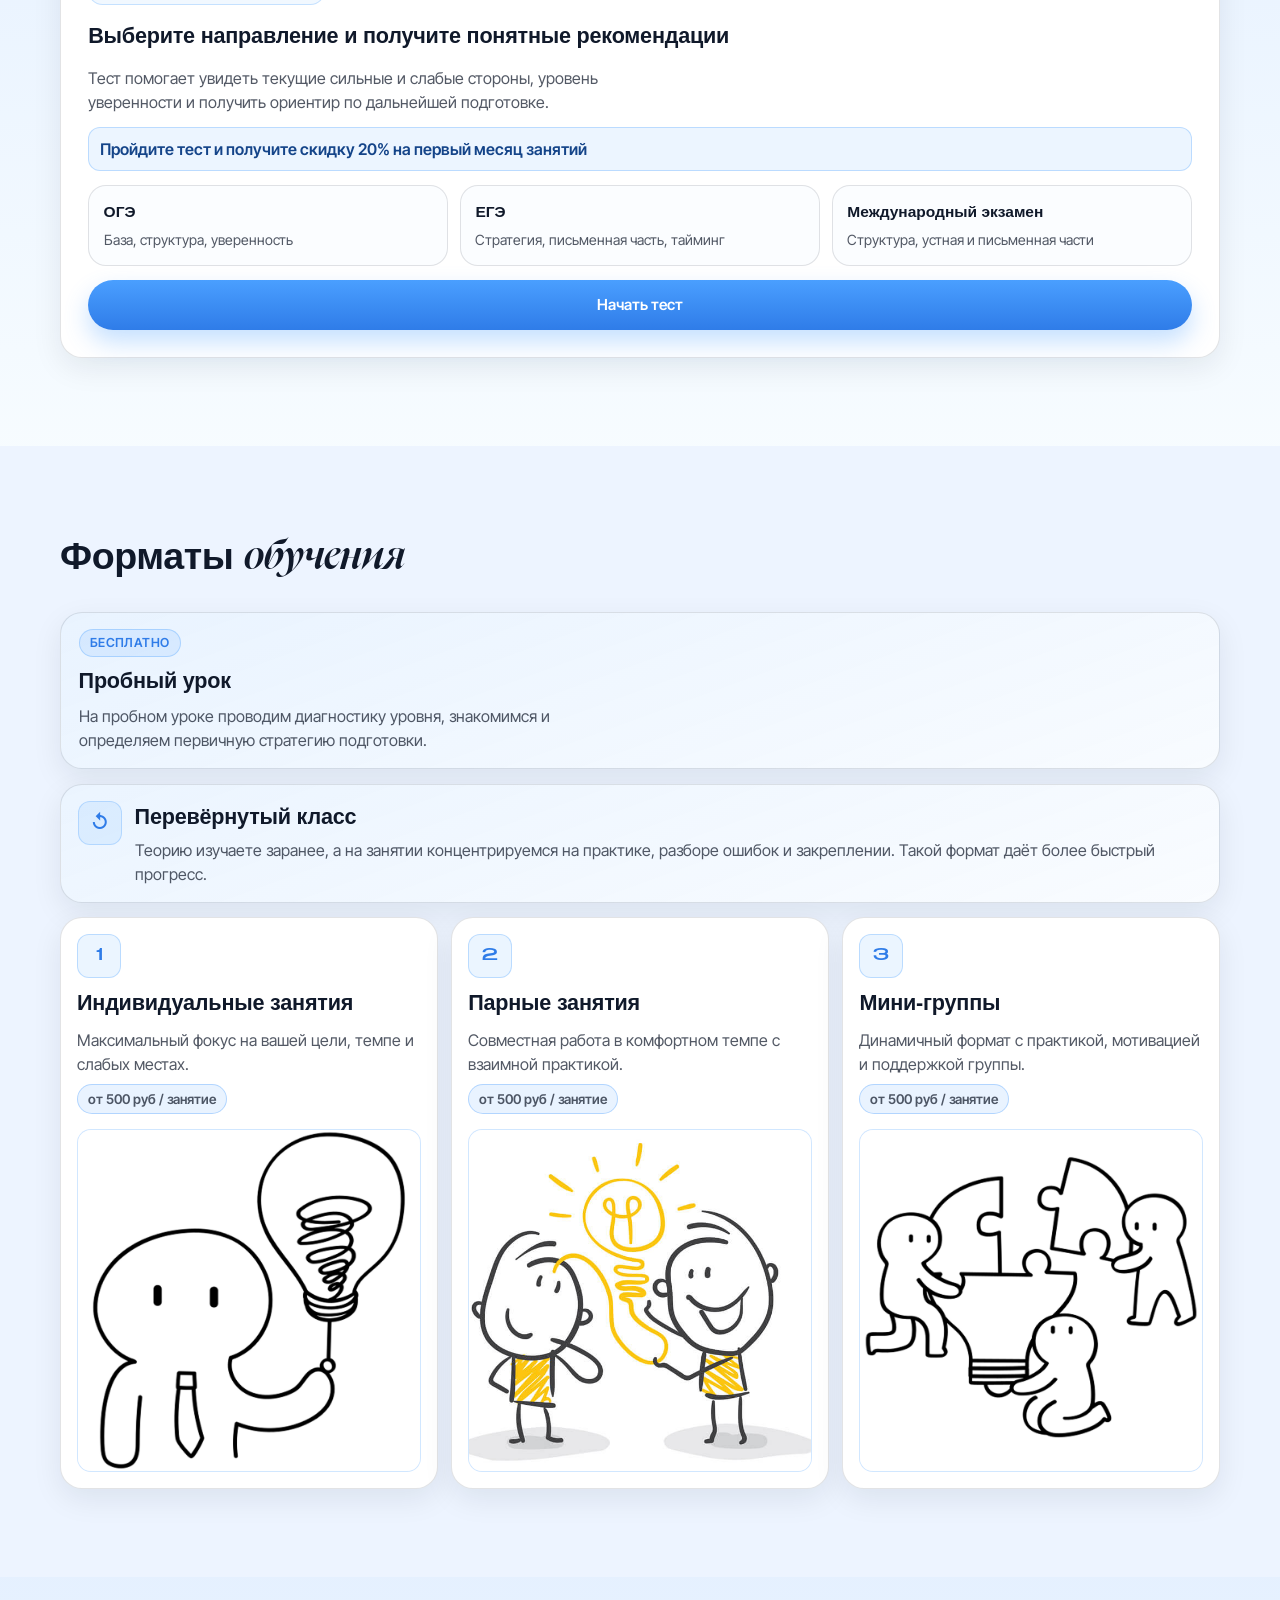
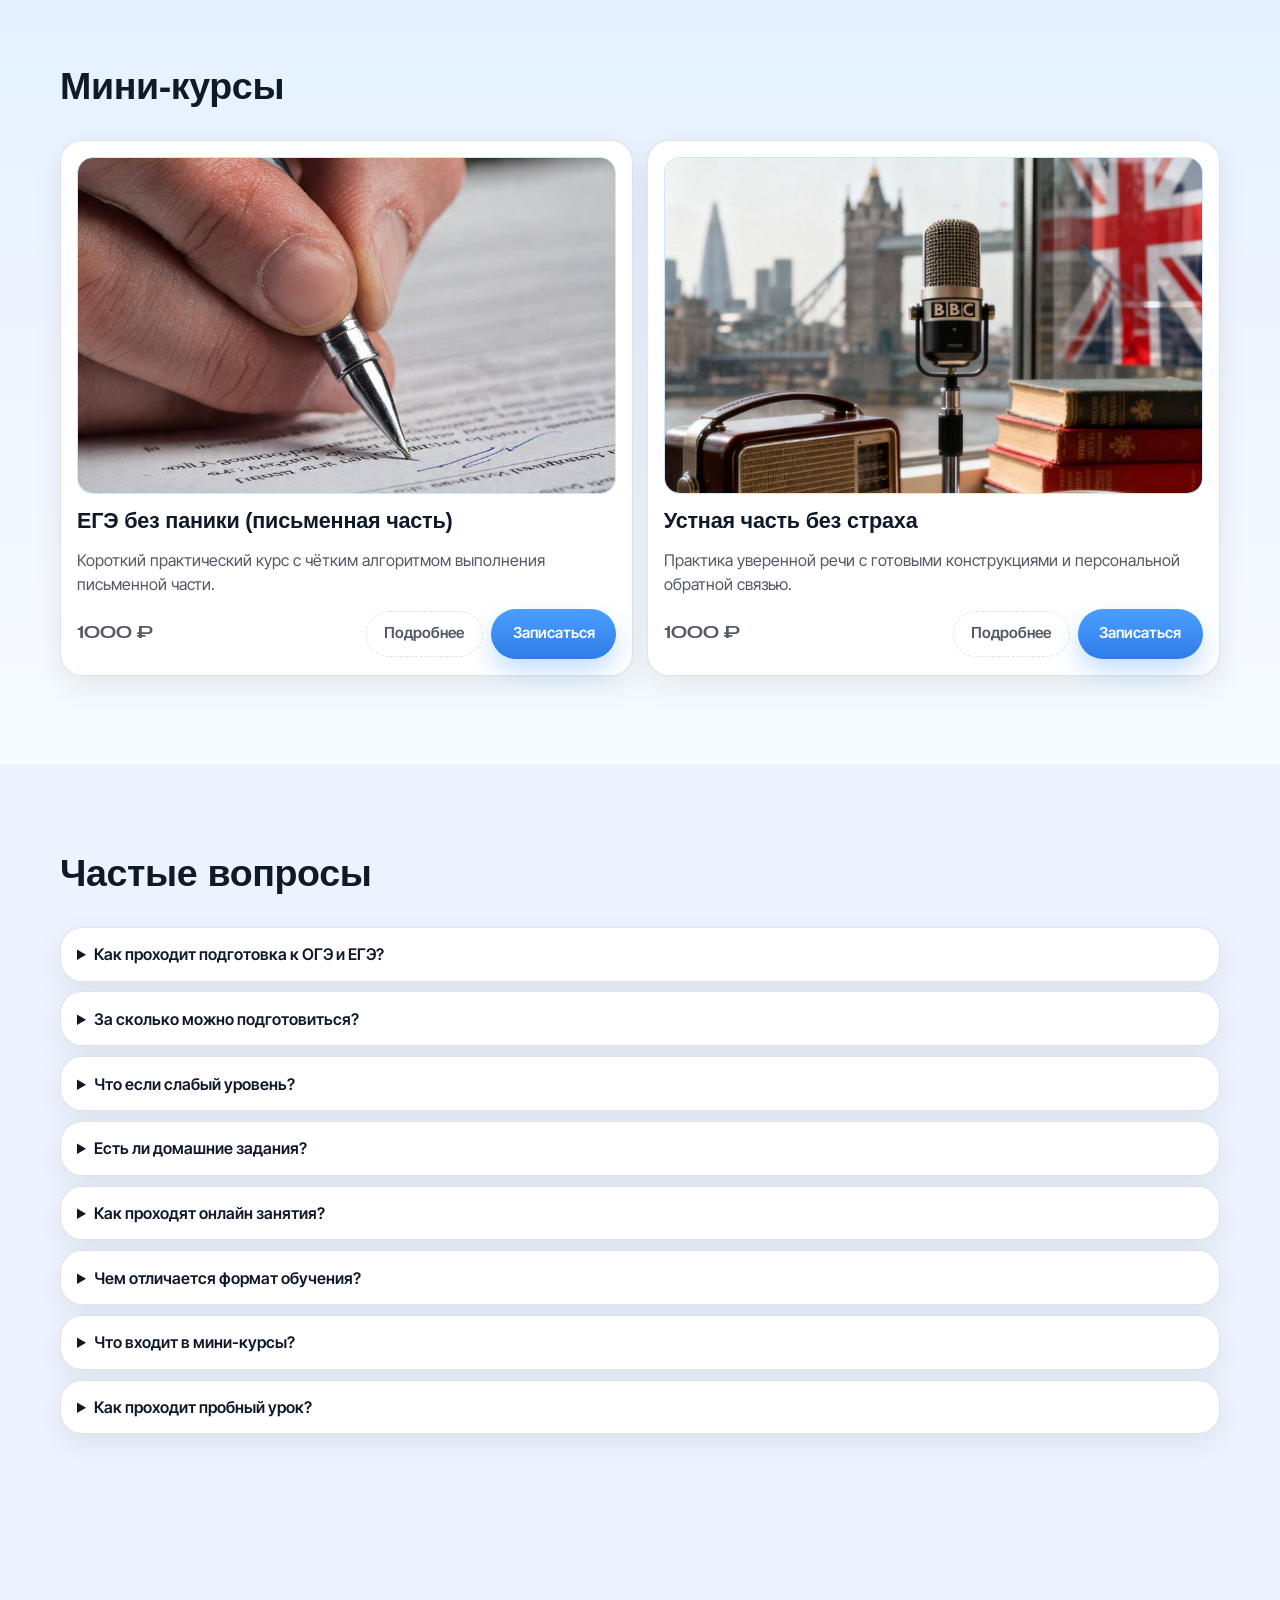
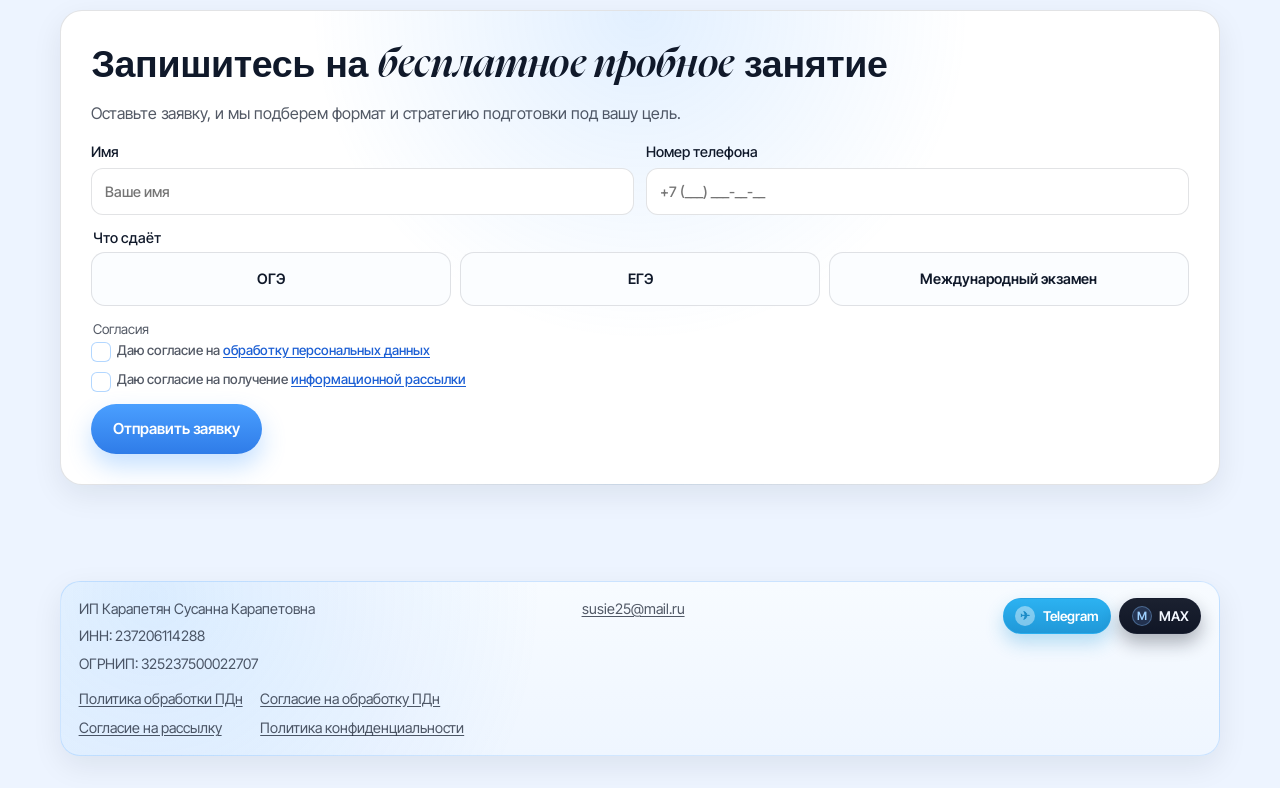
==== commit 1e0089ae: "dorabotka" ====
--- a/index.html
+++ b/index.html
@@ -533,16 +533,16 @@
                 </fieldset>
 
                 <fieldset class="consent-set">
-                  <legend>Согласие на обработку данных</legend>
+                  <legend>Согласия</legend>
                   <label class="consent-item">
                     <input type="checkbox" name="test_consent_pdn" required />
                     <span class="consent-box" aria-hidden="true"></span>
-                    <span class="consent-text">Даю <a href="consent-pdn.html" target="_blank" rel="noopener noreferrer">согласие на обработку ПДн</a></span>
+                    <span class="consent-text">Даю согласие на <a href="policy-pdn.html" target="_blank" rel="noopener noreferrer">обработку персональных данных</a></span>
                   </label>
                   <label class="consent-item">
-                    <input type="checkbox" name="test_policy_privacy" required />
+                    <input type="checkbox" name="test_consent_newsletter" />
                     <span class="consent-box" aria-hidden="true"></span>
-                    <span class="consent-text">Ознакомлен(а) с <a href="policy-privacy.html" target="_blank" rel="noopener noreferrer">политикой конфиденциальности</a></span>
+                    <span class="consent-text">Даю согласие на получение <a href="consent-newsletter.html" target="_blank" rel="noopener noreferrer">информационной рассылки</a></span>
                   </label>
                 </fieldset>
 
@@ -733,16 +733,16 @@
               </fieldset>
 
               <fieldset class="consent-set">
-                <legend>Согласие на обработку данных</legend>
+                <legend>Согласия</legend>
                 <label class="consent-item">
                   <input type="checkbox" name="final_consent_pdn" required />
                   <span class="consent-box" aria-hidden="true"></span>
-                  <span class="consent-text">Даю <a href="consent-pdn.html" target="_blank" rel="noopener noreferrer">согласие на обработку ПДн</a></span>
+                  <span class="consent-text">Даю согласие на <a href="policy-pdn.html" target="_blank" rel="noopener noreferrer">обработку персональных данных</a></span>
                 </label>
                 <label class="consent-item">
-                  <input type="checkbox" name="final_policy_privacy" required />
+                  <input type="checkbox" name="final_consent_newsletter" />
                   <span class="consent-box" aria-hidden="true"></span>
-                  <span class="consent-text">Ознакомлен(а) с <a href="policy-privacy.html" target="_blank" rel="noopener noreferrer">политикой конфиденциальности</a></span>
+                  <span class="consent-text">Даю согласие на получение <a href="consent-newsletter.html" target="_blank" rel="noopener noreferrer">информационной рассылки</a></span>
                 </label>
               </fieldset>
 
@@ -758,6 +758,7 @@
         <div class="footer-company">
           <p>ИП Карапетян Сусанна Карапетовна</p>
           <p>ИНН: 237206114288</p>
+          <p>ОГРНИП: 325237500022707</p>
         </div>
 
         <div class="footer-contacts">
@@ -765,19 +766,20 @@
         </div>
 
         <div class="footer-links">
-          <a class="footer-btn footer-btn--telegram" href="https://t.me/" target="_blank" rel="noopener noreferrer">
+          <a class="footer-btn footer-btn--telegram" href="https://t.me/Suzi_English" target="_blank" rel="noopener noreferrer">
             <span class="footer-btn-icon" aria-hidden="true">✈</span>
             <span>Telegram</span>
           </a>
-          <a class="footer-btn footer-btn--max" href="https://max.ru/" target="_blank" rel="noopener noreferrer">
+          <a class="footer-btn footer-btn--max" href="https://max.ru/u/f9LHodD0cOJglgCt-lfaZbbukt8EWKXzzM6IJfMVL93J6k-FhFzMA6y8mYQ" target="_blank" rel="noopener noreferrer">
             <span class="footer-btn-icon" aria-hidden="true">M</span>
             <span>MAX</span>
           </a>
         </div>
 
         <div class="footer-policies">
+          <a href="policy-pdn.html" target="_blank" rel="noopener noreferrer">Политика обработки ПДн</a>
           <a href="consent-pdn.html" target="_blank" rel="noopener noreferrer">Согласие на обработку ПДн</a>
-          <a href="policy-pdn.html" target="_blank" rel="noopener noreferrer">Политика обработки ПДн</a>
+          <a href="consent-newsletter.html" target="_blank" rel="noopener noreferrer">Согласие на рассылку</a>
           <a href="policy-privacy.html" target="_blank" rel="noopener noreferrer">Политика конфиденциальности</a>
         </div>
       </div>
@@ -821,6 +823,14 @@
     </article>
   </div>
 
+  <aside class="cookie-banner" id="cookie-banner" hidden role="dialog" aria-live="polite" aria-label="Уведомление о cookie">
+    <p>
+      Сайт собирает cookie-файлы. Продолжая пользоваться сайтом, вы даете согласие на их сбор и обработку.
+      В случае несогласия, вы можете отключить данную функцию в настройках вашего браузера или покинуть сайт.
+    </p>
+    <button class="btn btn-primary cookie-banner-btn" id="cookie-accept" type="button">ОК</button>
+  </aside>
+
   <script src="script.js"></script>
 </body>
 </html>
--- a/styles.css
+++ b/styles.css
@@ -1721,7 +1721,8 @@
 }
 
 .consent-text a {
-  color: #1f4f94;
+  color: #1c5fd4;
+  font-weight: 500;
   text-decoration: underline;
   text-underline-offset: 2px;
 }
@@ -2066,6 +2067,35 @@
 .legal-doc a {
   text-decoration: underline;
   text-underline-offset: 2px;
+}
+
+.cookie-banner {
+  position: fixed;
+  right: 1rem;
+  bottom: 1rem;
+  width: min(440px, calc(100% - 2rem));
+  z-index: 70;
+  border-radius: 16px;
+  border: 1px solid rgba(74, 159, 255, 0.3);
+  background:
+    linear-gradient(180deg, rgba(255, 255, 255, 0.96), rgba(243, 249, 255, 0.96)),
+    #fff;
+  box-shadow: 0 18px 36px rgba(10, 25, 50, 0.18);
+  padding: 0.9rem 0.95rem;
+  display: grid;
+  gap: 0.8rem;
+}
+
+.cookie-banner p {
+  margin: 0;
+  font-size: 0.86rem;
+  color: var(--text-muted);
+  line-height: 1.45;
+}
+
+.cookie-banner-btn {
+  min-width: 110px;
+  justify-self: end;
 }
 
 .site-footer {
@@ -2270,6 +2300,12 @@
 
   .footer-policies {
     grid-template-columns: 1fr;
+  }
+
+  .cookie-banner {
+    right: 0.7rem;
+    bottom: 0.7rem;
+    width: min(460px, calc(100% - 1.4rem));
   }
 }
 
@@ -2674,4 +2710,18 @@
     left: 5px;
     top: 1px;
   }
-}
+
+  .cookie-banner {
+    left: 0.7rem;
+    right: 0.7rem;
+    bottom: 0.7rem;
+    width: auto;
+    border-radius: 14px;
+    padding: 0.82rem;
+  }
+
+  .cookie-banner-btn {
+    width: 100%;
+    justify-self: stretch;
+  }
+}
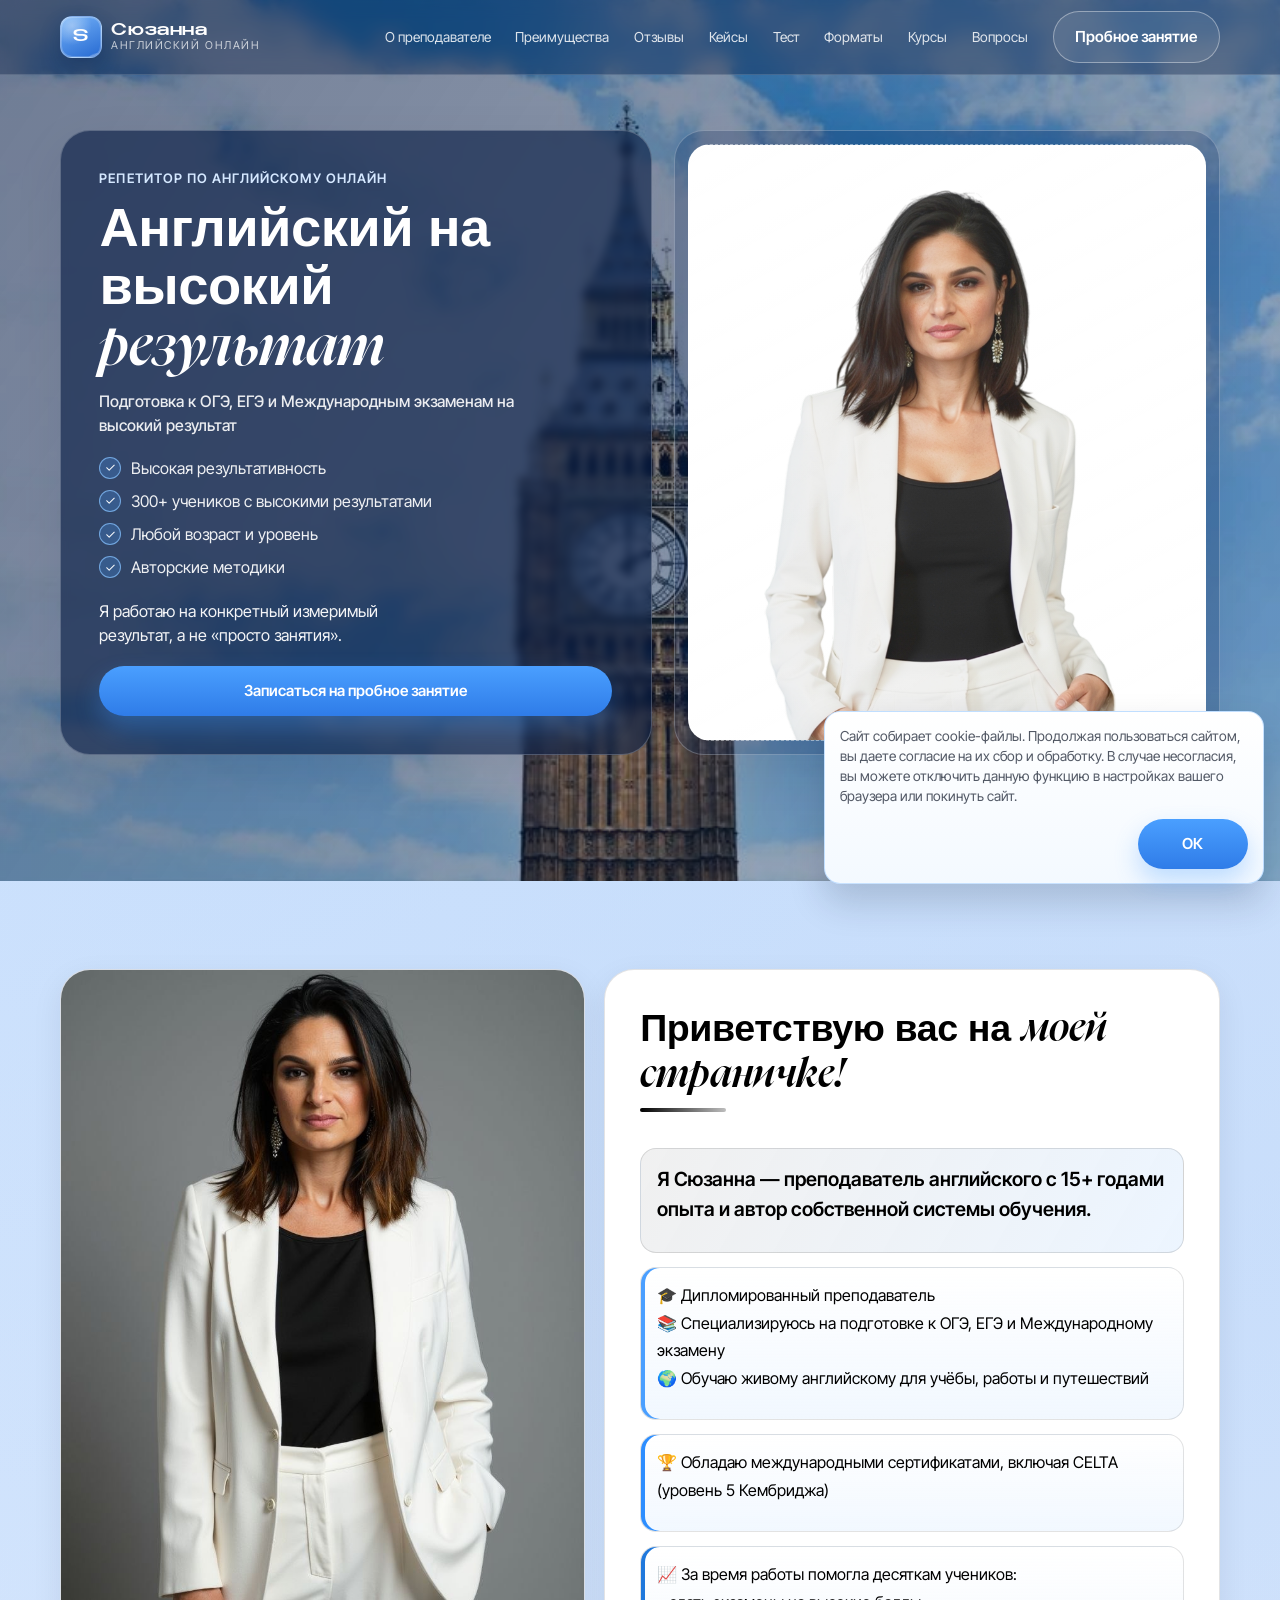
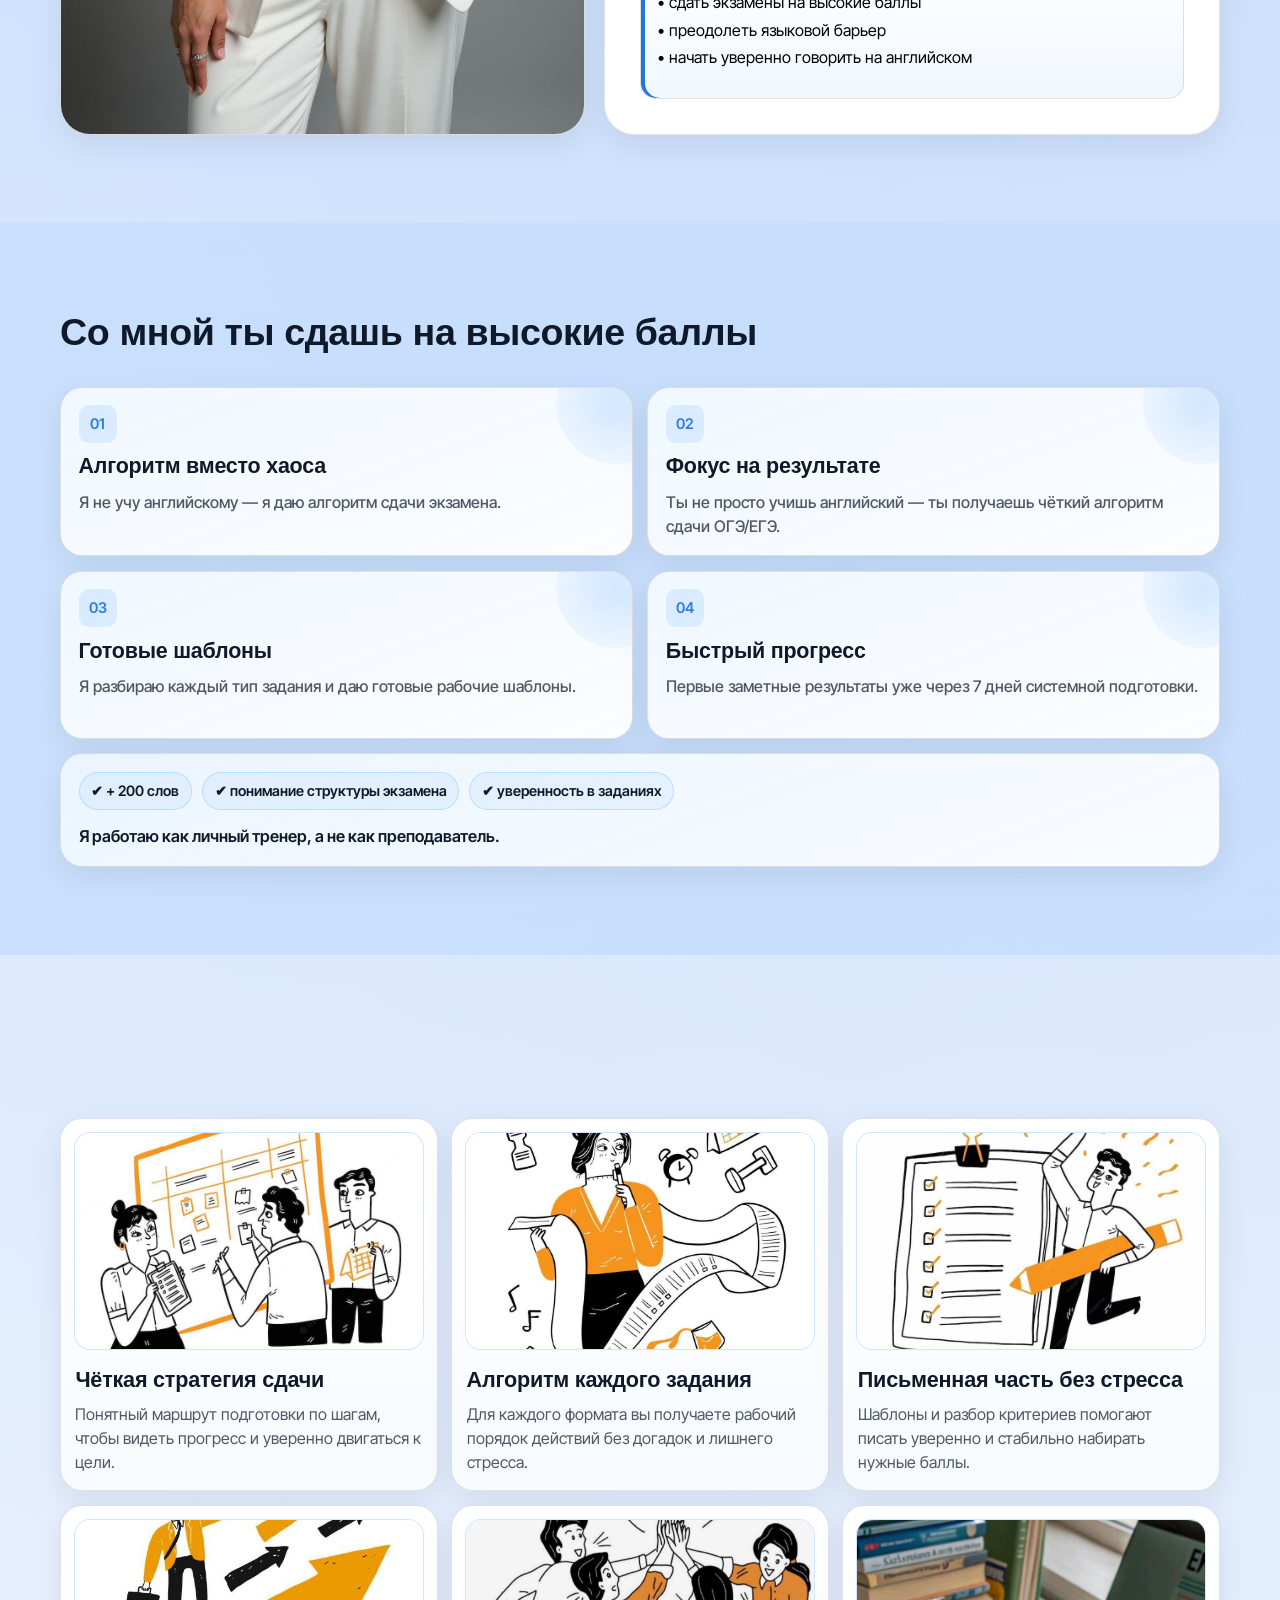
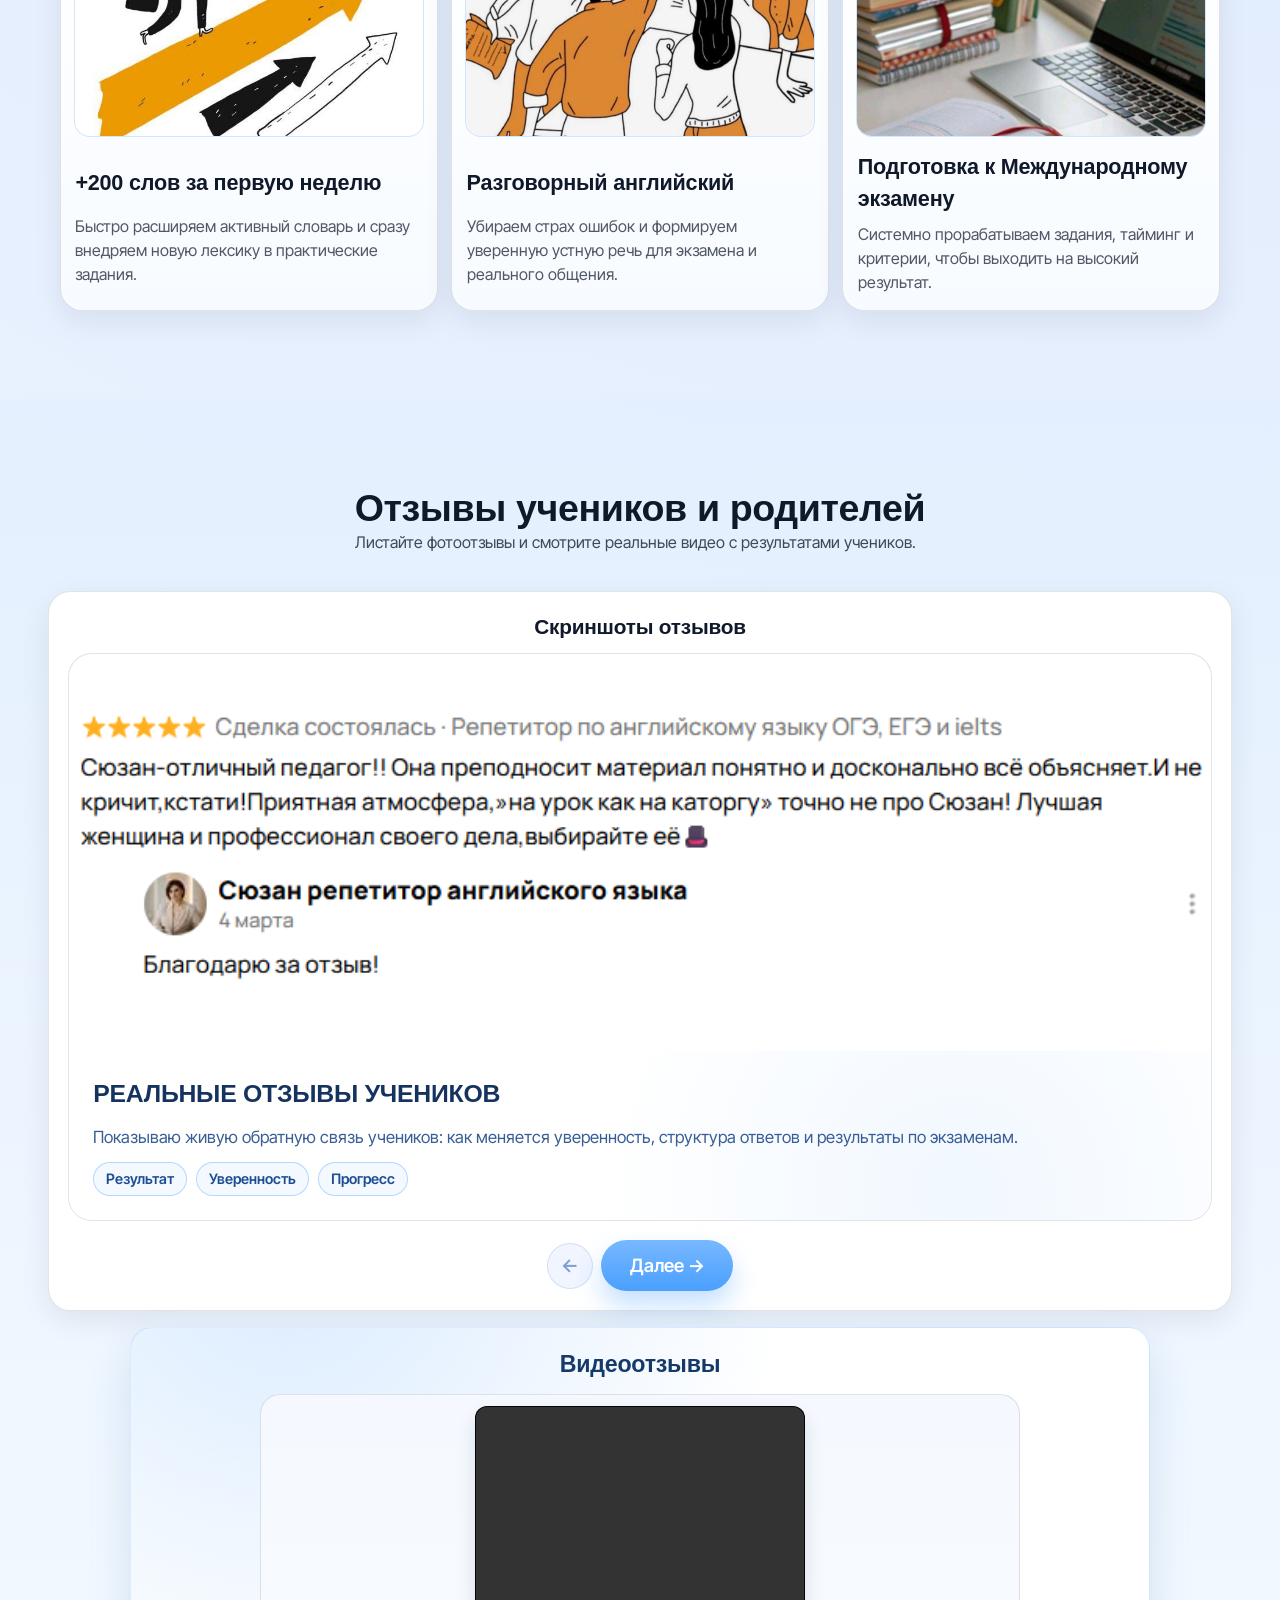
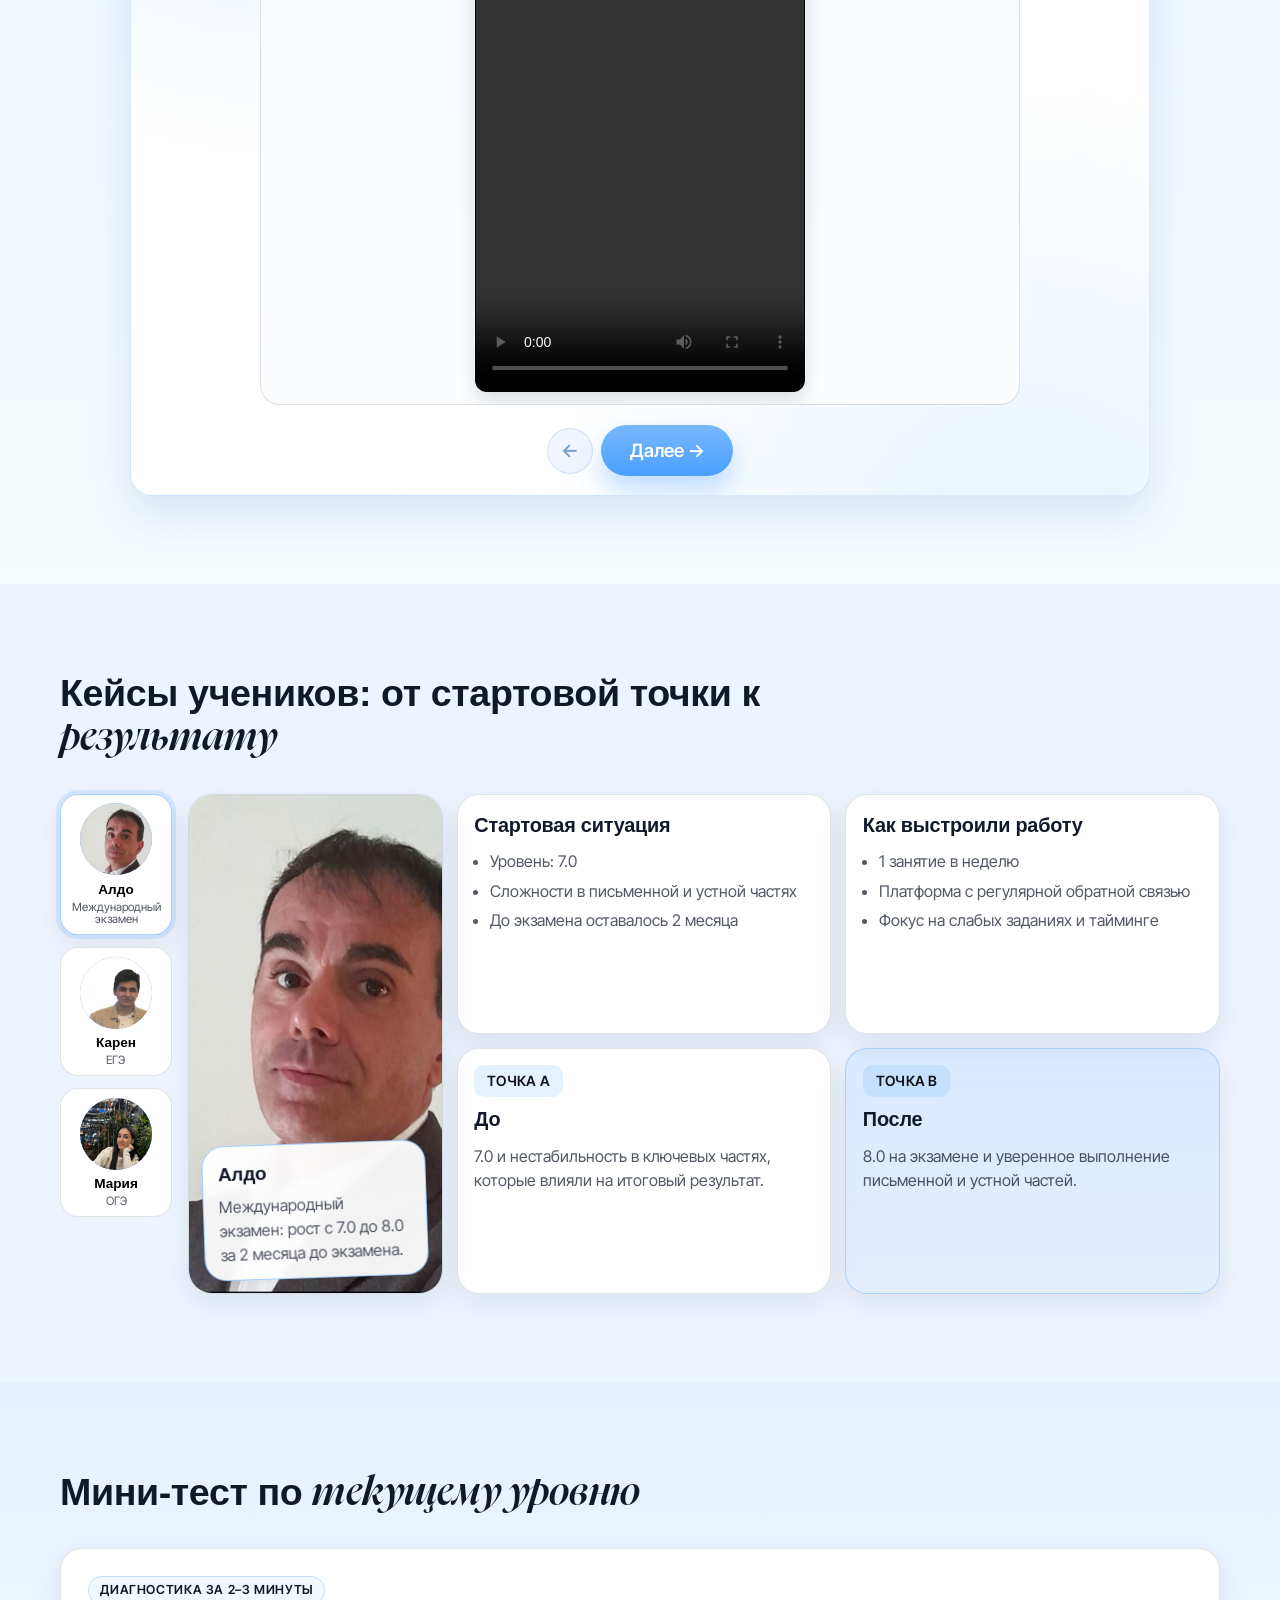
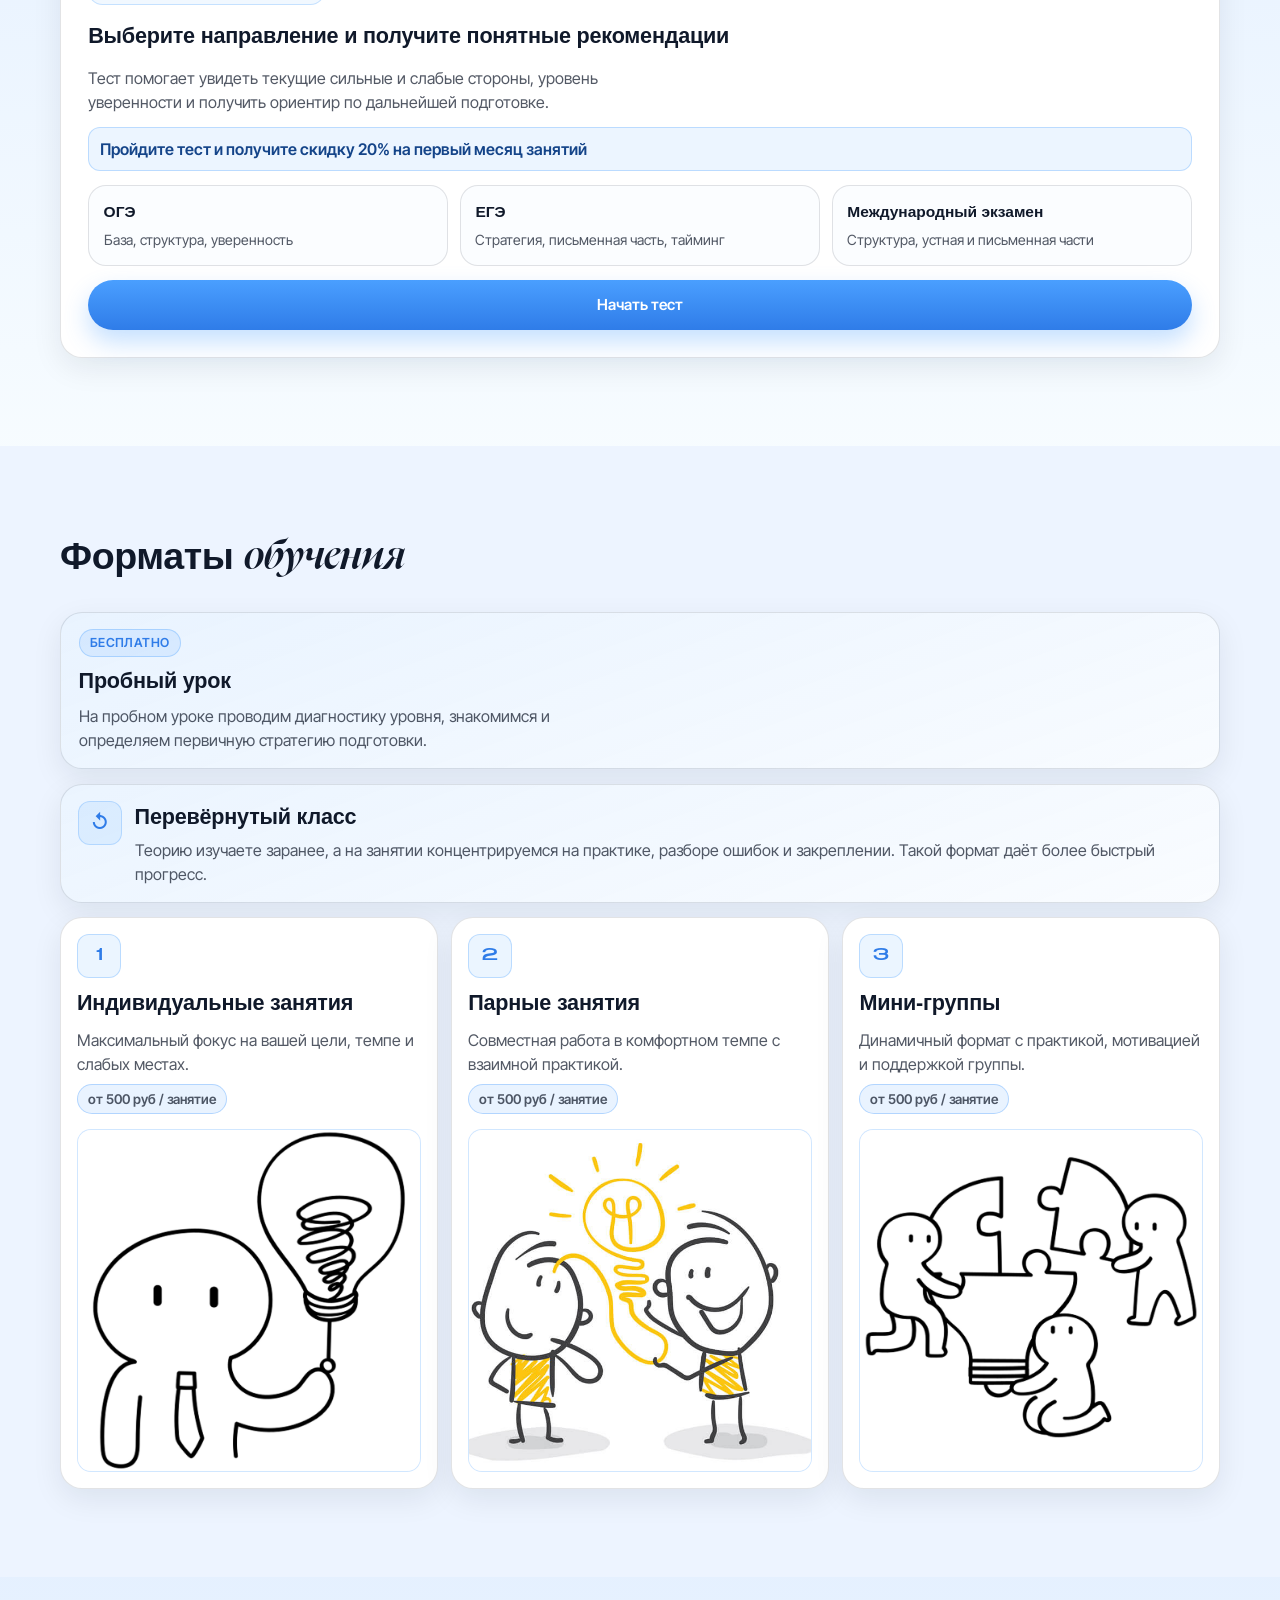
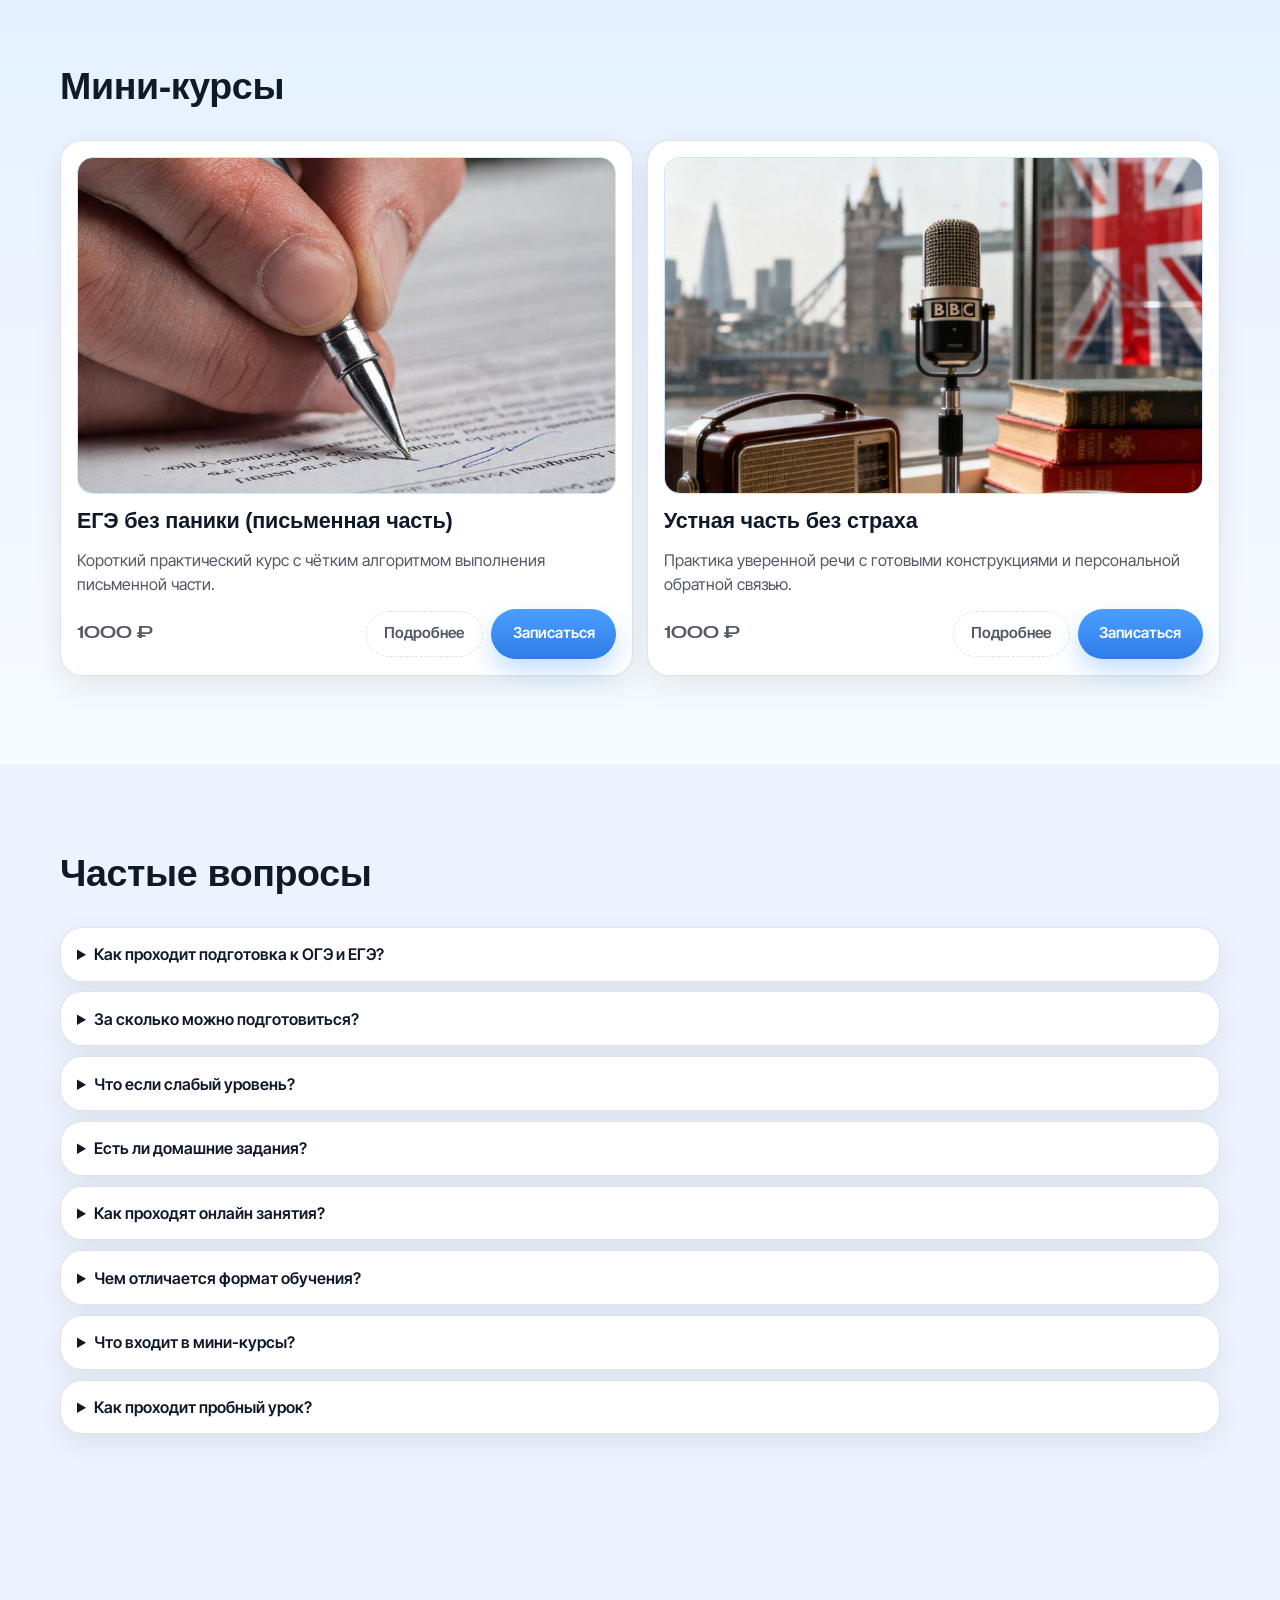
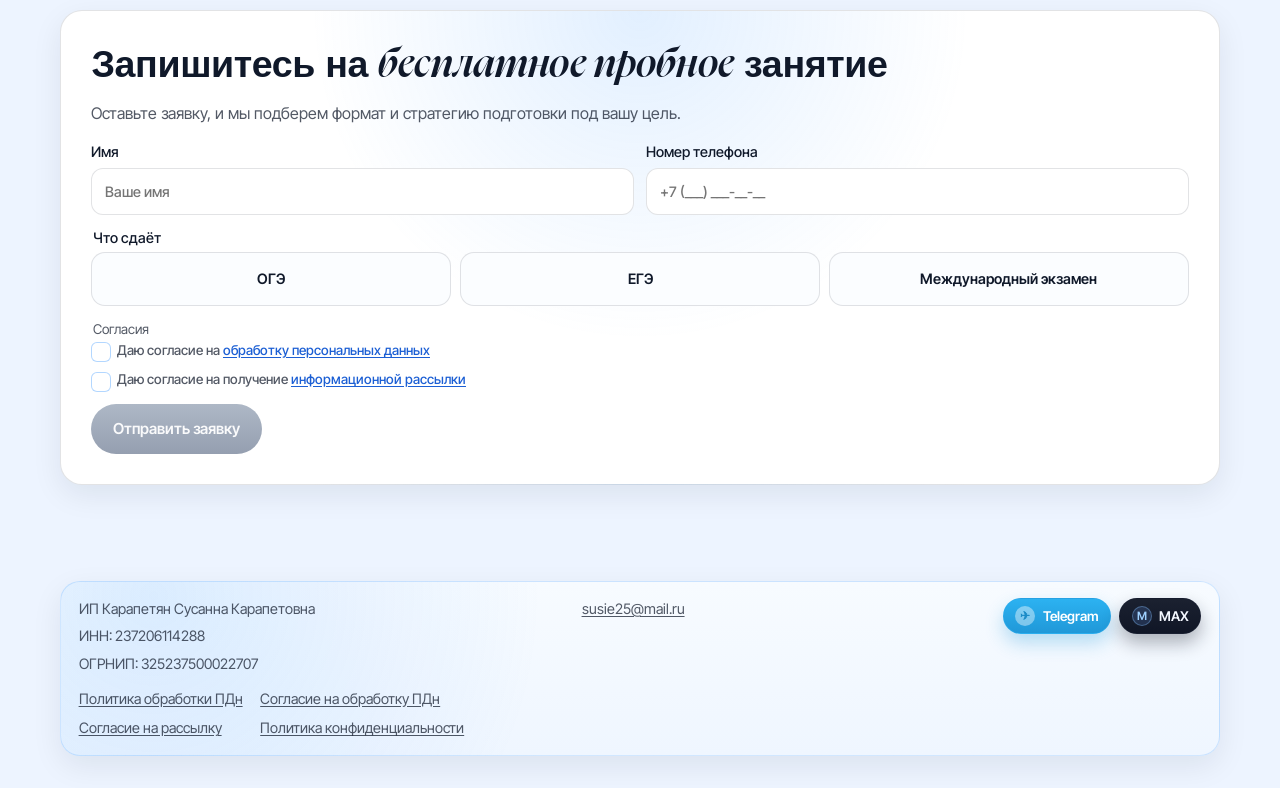
==== commit 23d97ede: "doki" ====
--- a/index.html
+++ b/index.html
@@ -540,7 +540,7 @@
                     <span class="consent-text">Даю согласие на <a href="policy-pdn.html" target="_blank" rel="noopener noreferrer">обработку персональных данных</a></span>
                   </label>
                   <label class="consent-item">
-                    <input type="checkbox" name="test_consent_newsletter" />
+                    <input type="checkbox" name="test_consent_newsletter" required />
                     <span class="consent-box" aria-hidden="true"></span>
                     <span class="consent-text">Даю согласие на получение <a href="consent-newsletter.html" target="_blank" rel="noopener noreferrer">информационной рассылки</a></span>
                   </label>
@@ -740,7 +740,7 @@
                   <span class="consent-text">Даю согласие на <a href="policy-pdn.html" target="_blank" rel="noopener noreferrer">обработку персональных данных</a></span>
                 </label>
                 <label class="consent-item">
-                  <input type="checkbox" name="final_consent_newsletter" />
+                  <input type="checkbox" name="final_consent_newsletter" required />
                   <span class="consent-box" aria-hidden="true"></span>
                   <span class="consent-text">Даю согласие на получение <a href="consent-newsletter.html" target="_blank" rel="noopener noreferrer">информационной рассылки</a></span>
                 </label>
--- a/styles.css
+++ b/styles.css
@@ -326,6 +326,22 @@
 
 .btn-primary:hover {
   box-shadow: 0 15px 30px rgba(74, 159, 255, 0.42);
+}
+
+.btn:disabled,
+.btn[disabled] {
+  cursor: not-allowed;
+  transform: none;
+  box-shadow: none;
+  color: rgba(255, 255, 255, 0.94);
+  background: linear-gradient(180deg, #aeb8c6, #959fb0);
+  opacity: 1;
+}
+
+.btn:disabled:hover,
+.btn[disabled]:hover {
+  transform: none;
+  box-shadow: none;
 }
 
 .btn-outline {
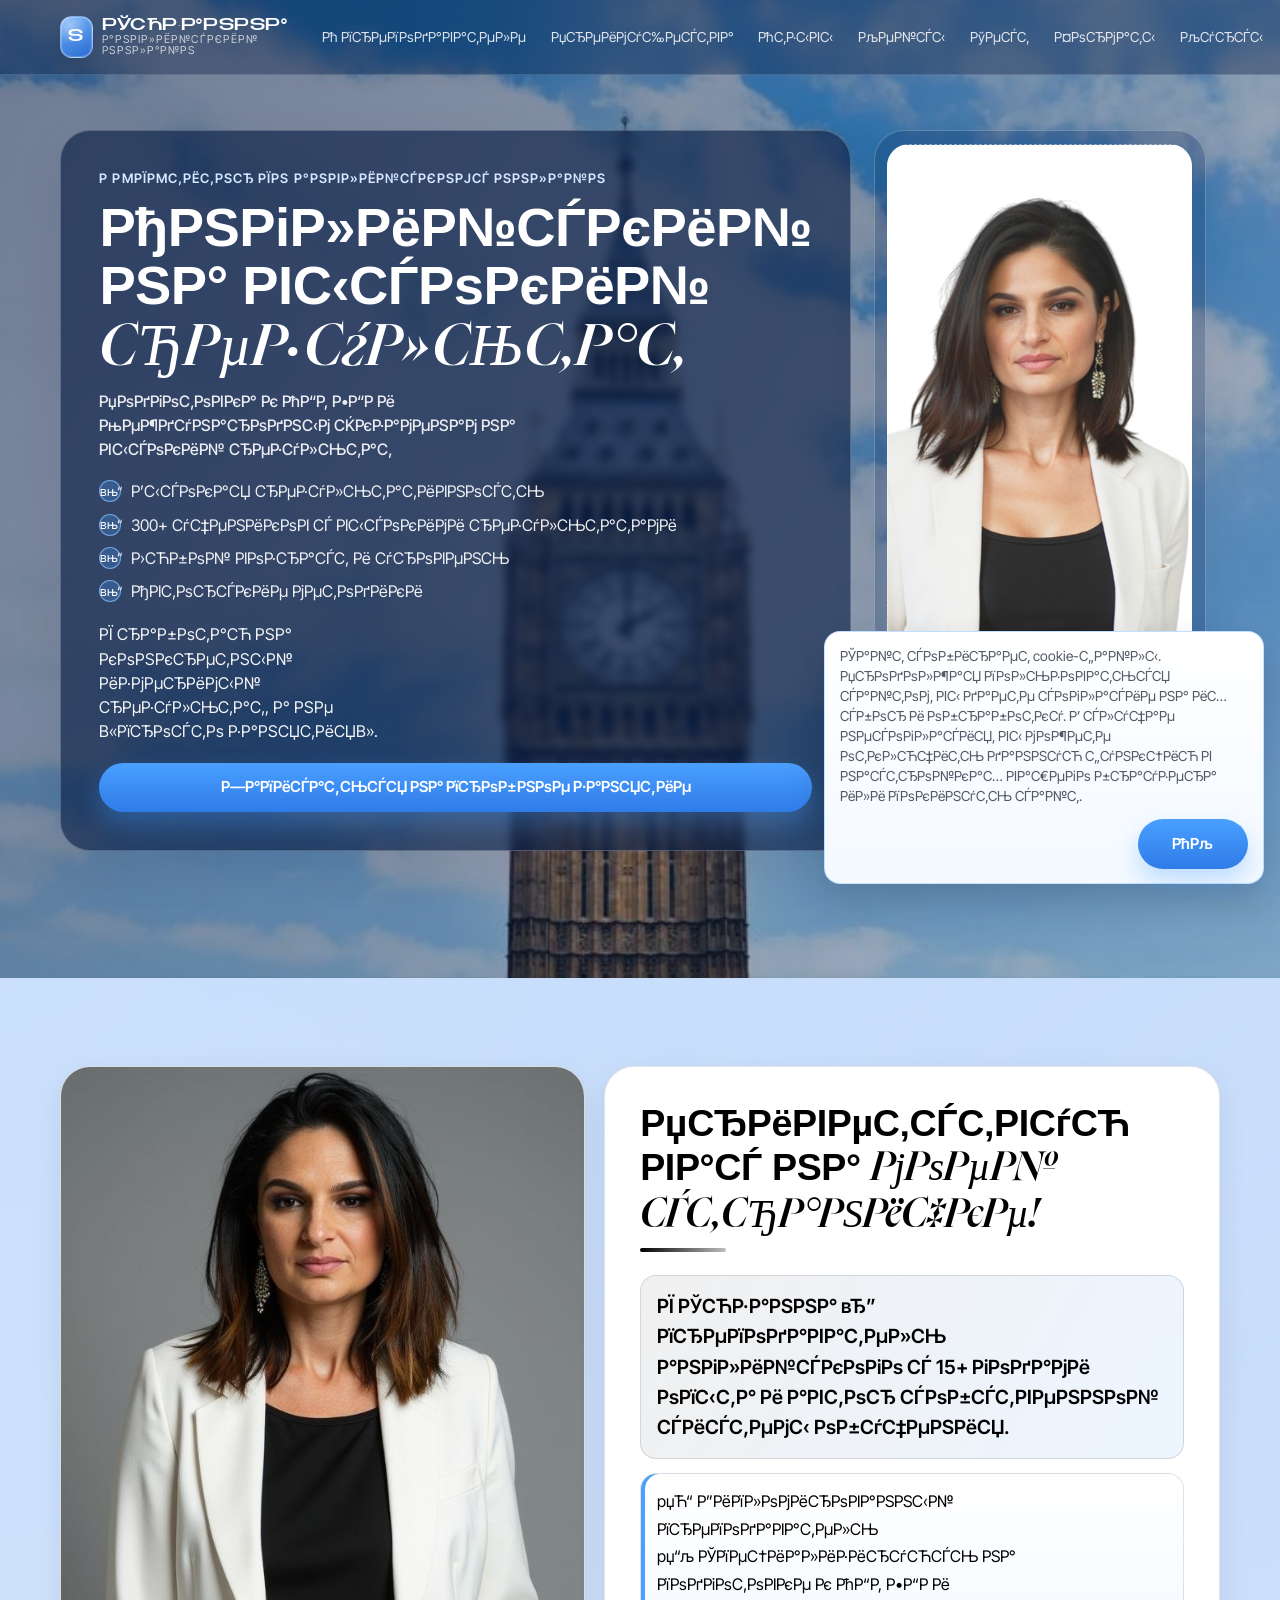
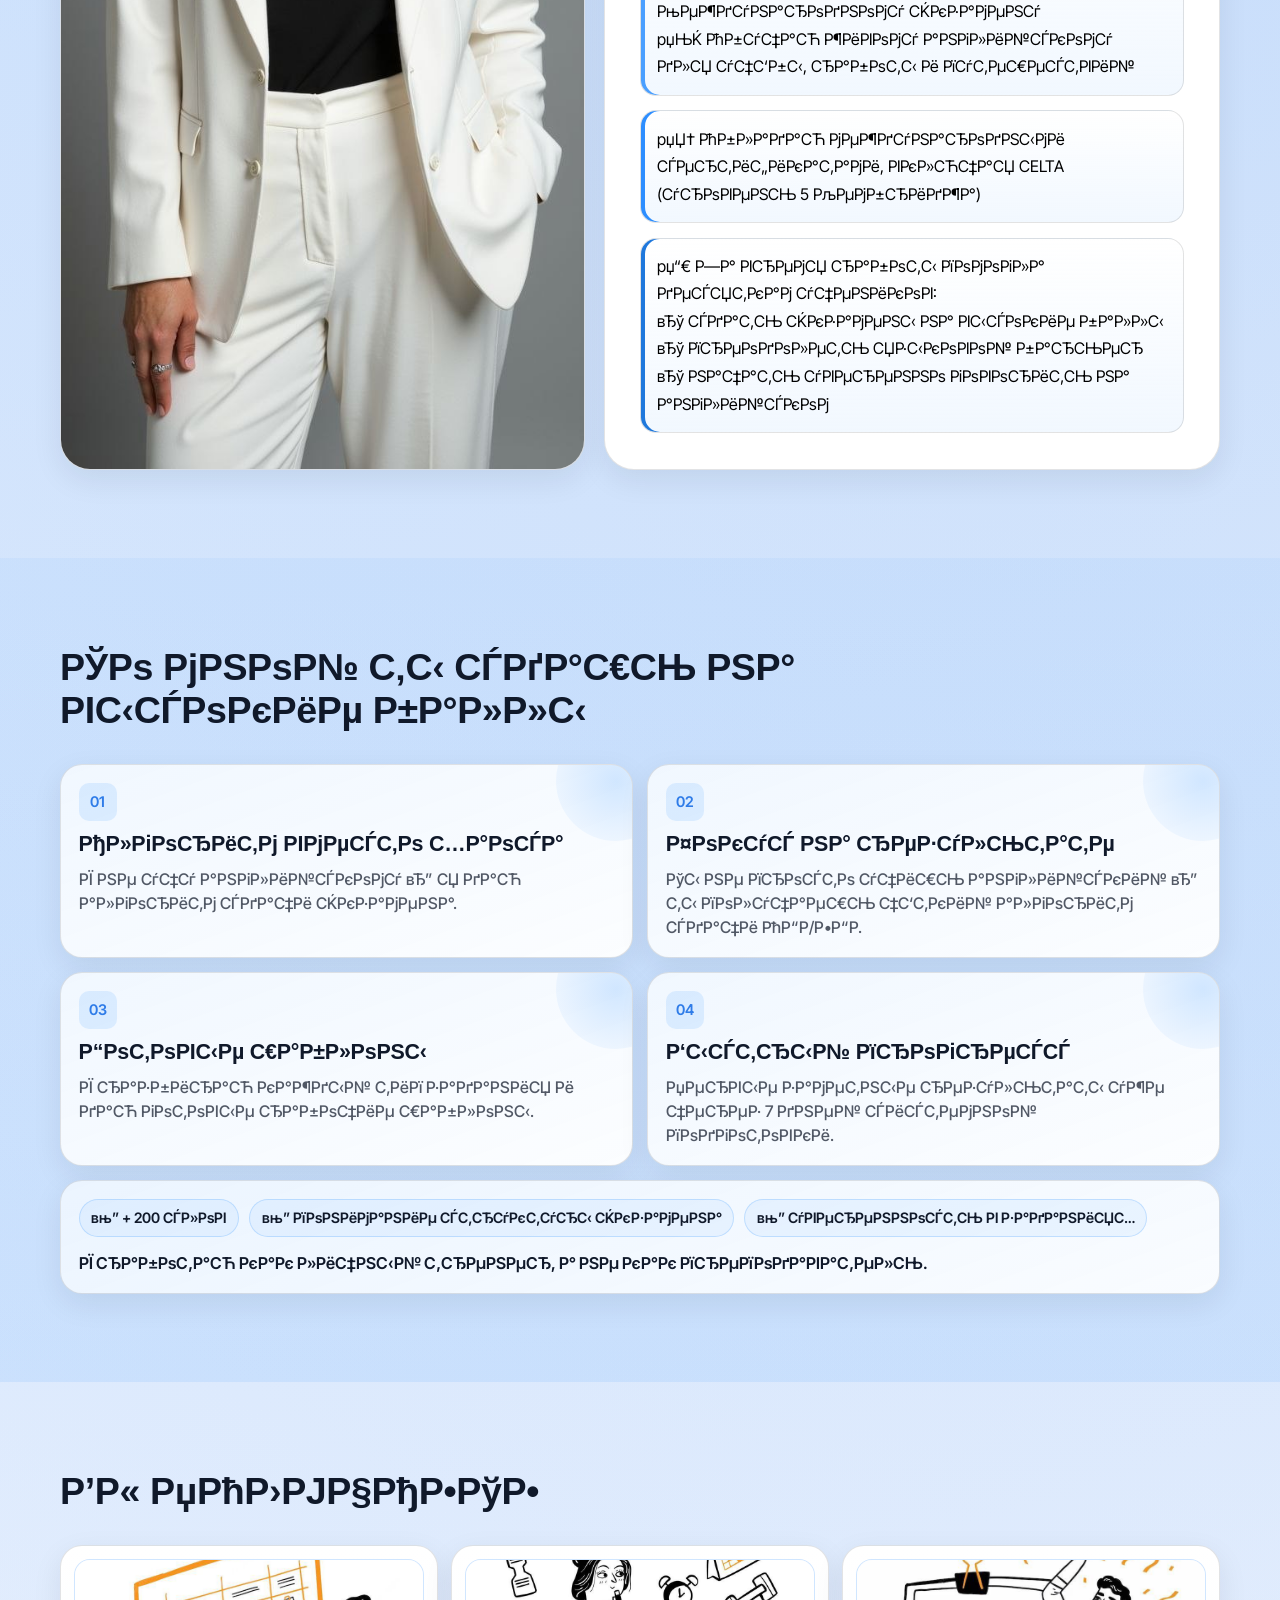
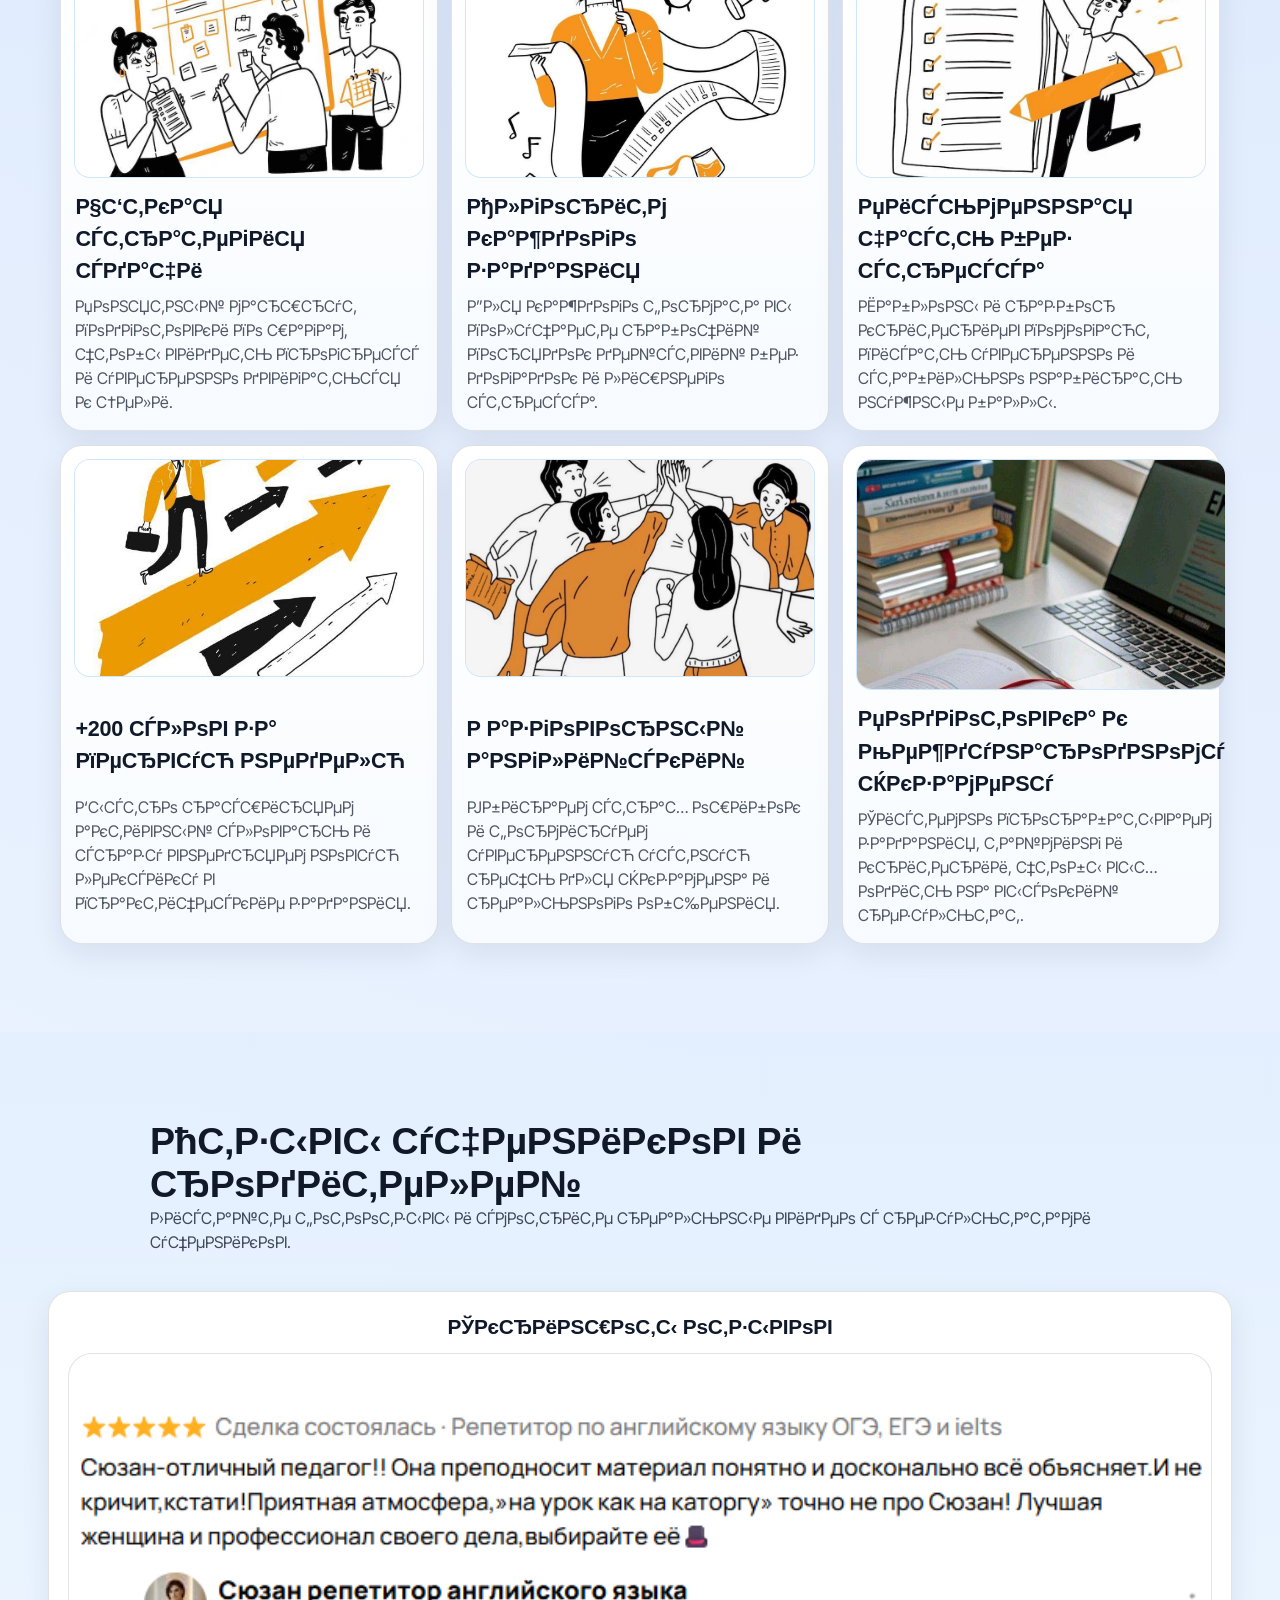
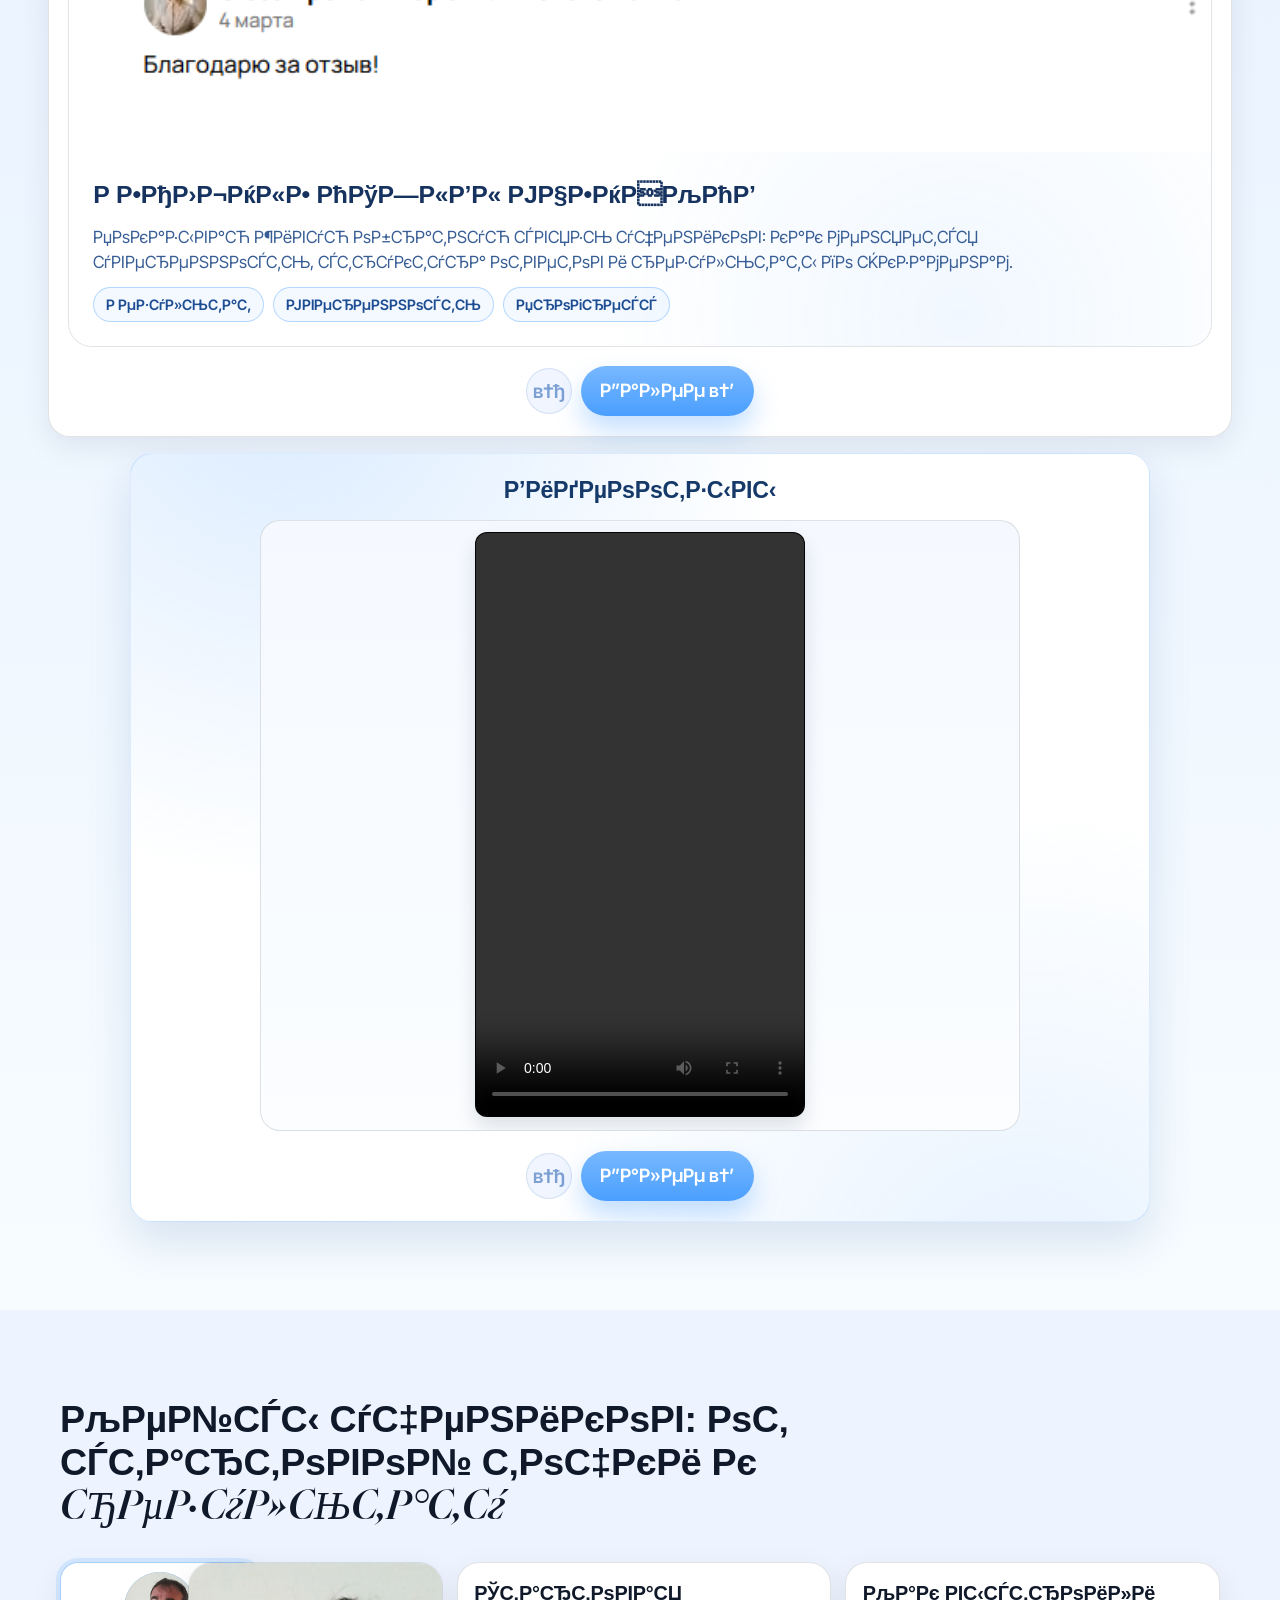
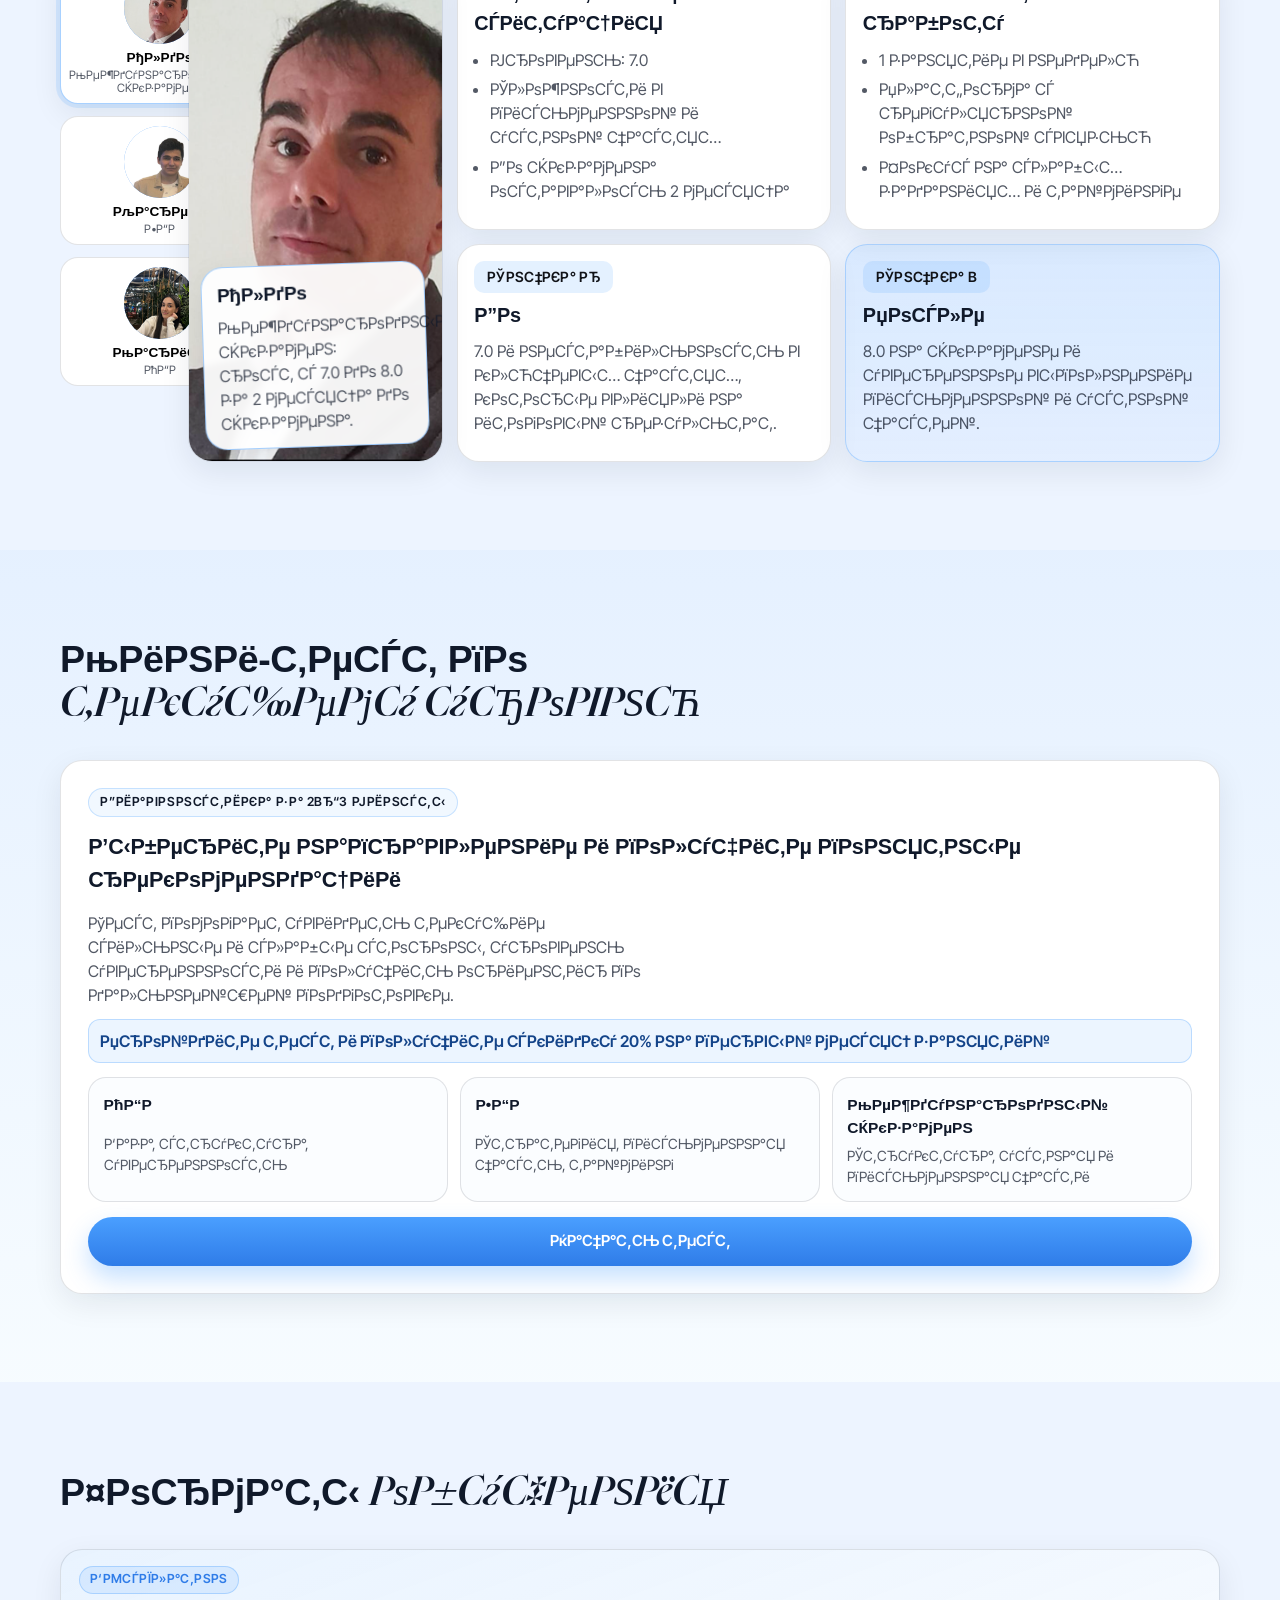
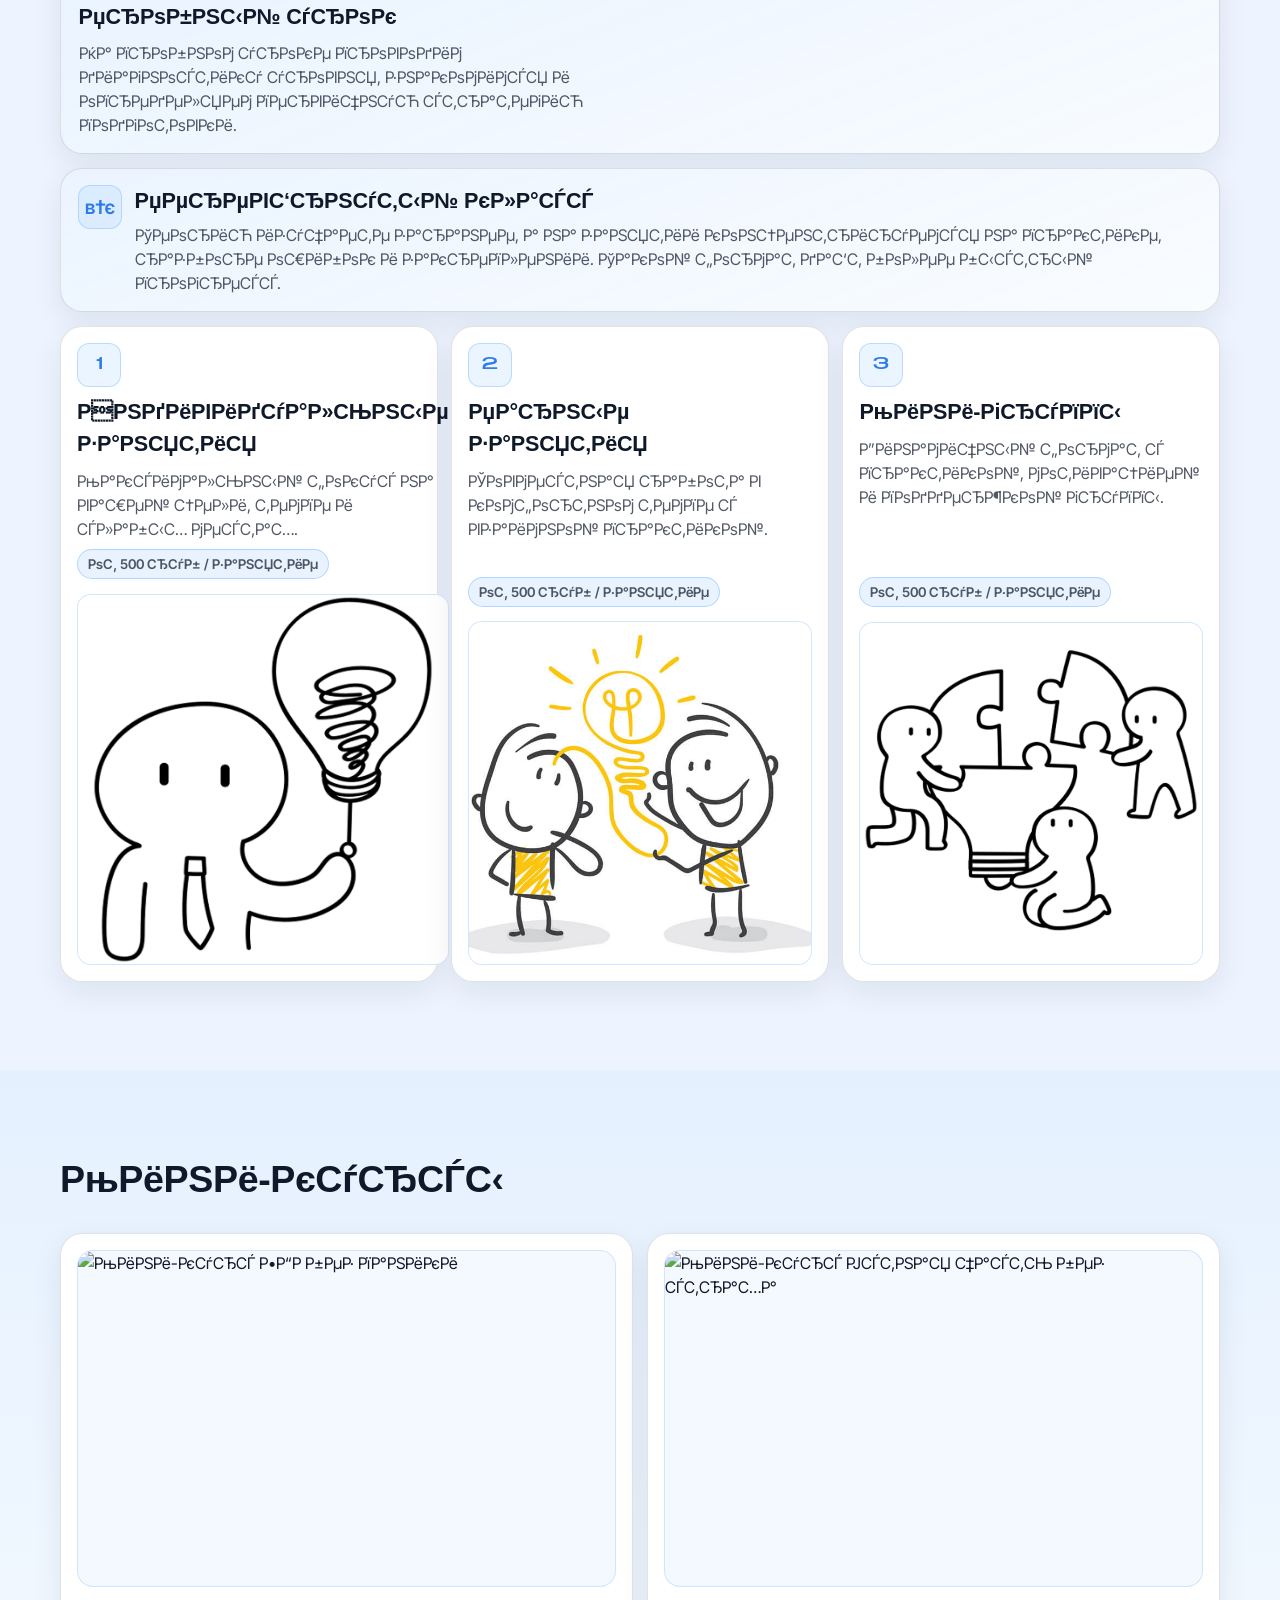
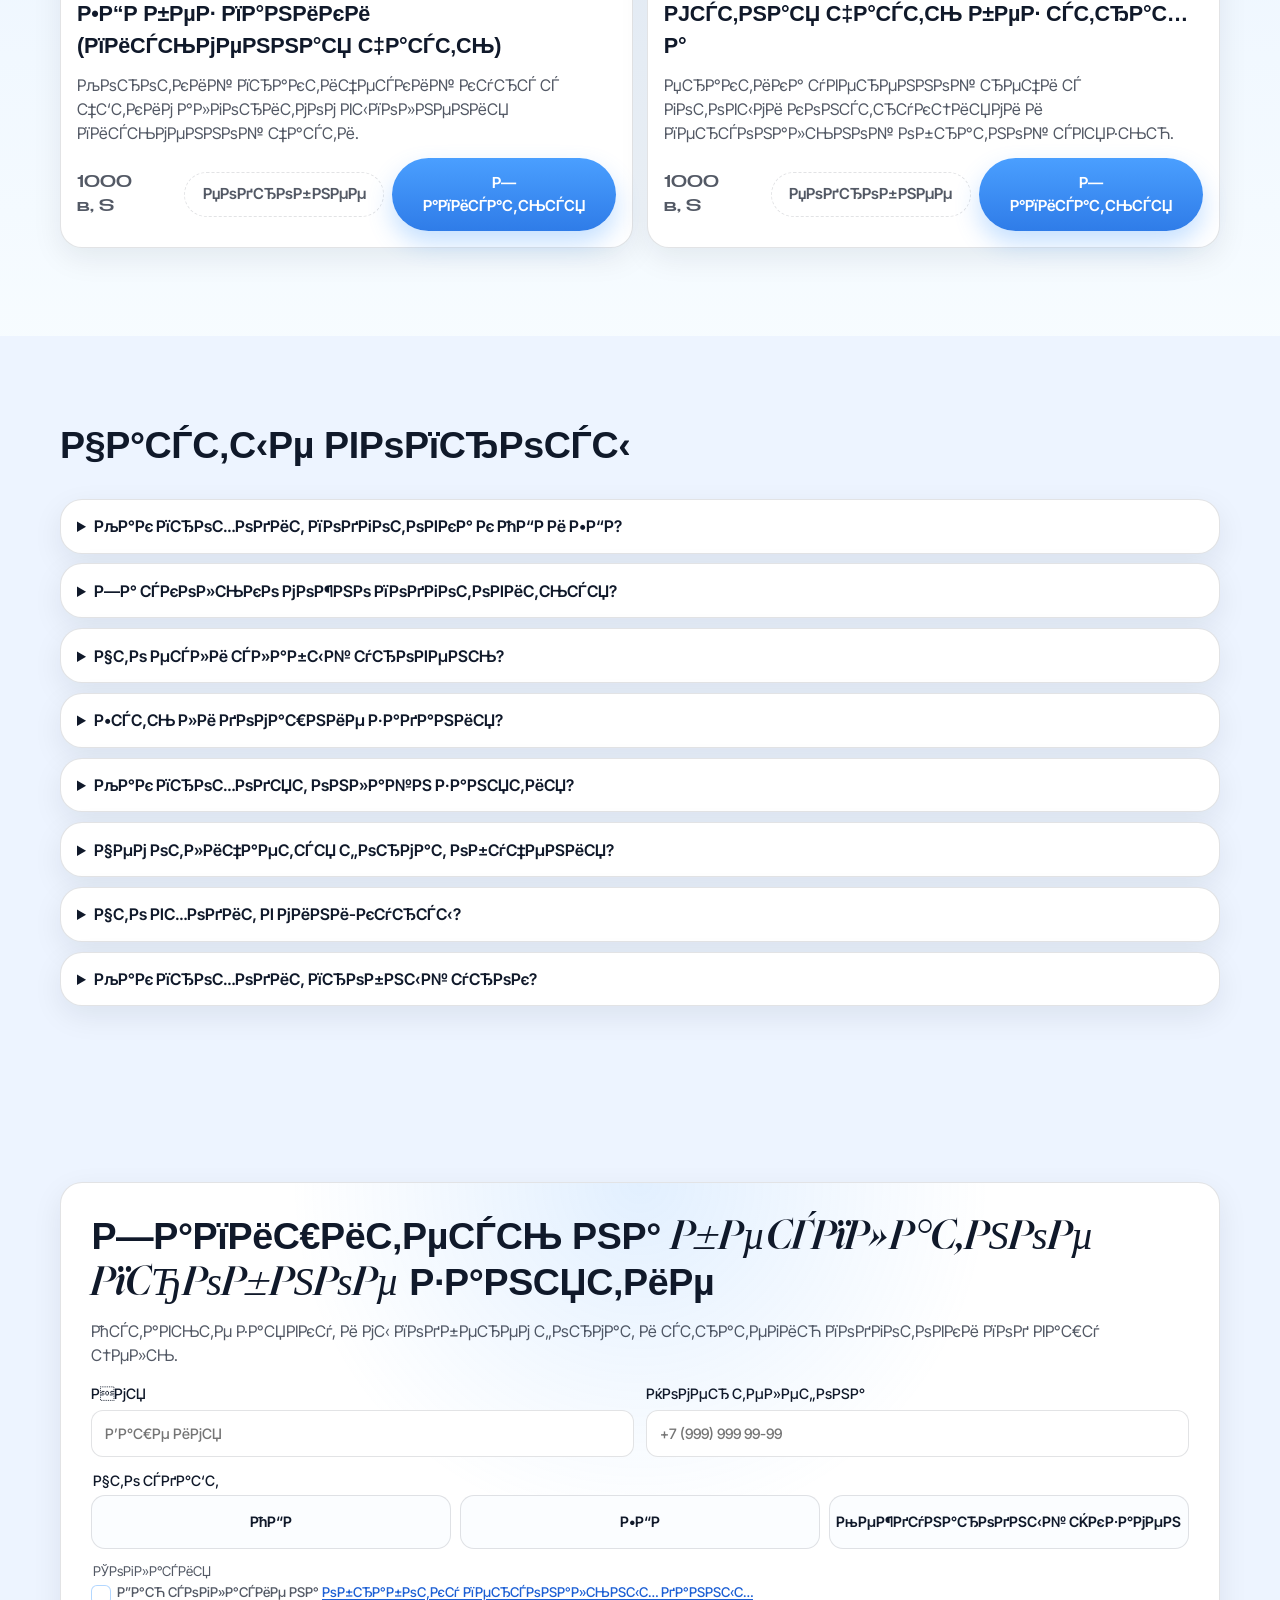
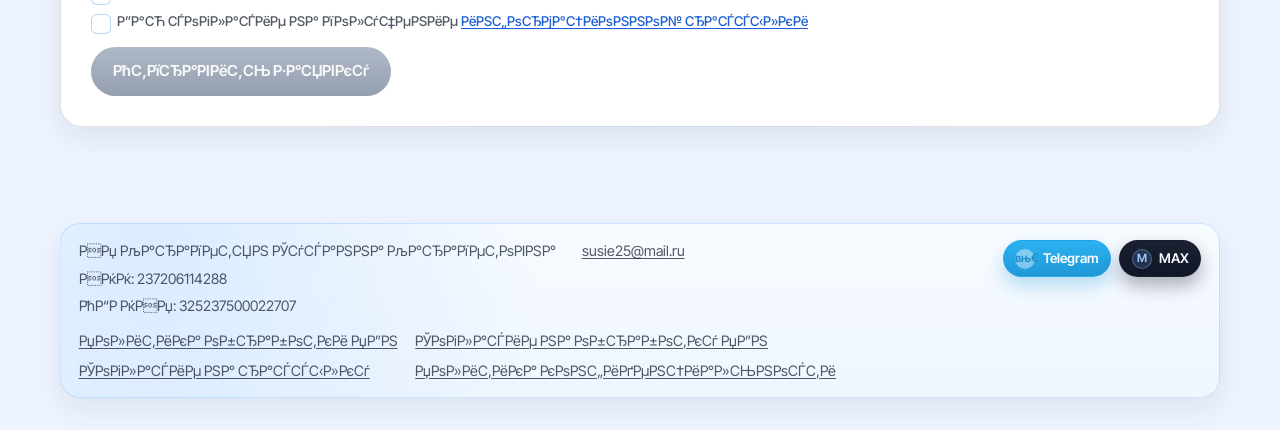
==== commit d528bd64: "Polish Telegram lead message and enforce RU phone mask" ====
--- a/index.html
+++ b/index.html
@@ -1,10 +1,10 @@
-<!doctype html>
+﻿<!doctype html>
 <html lang="ru">
 <head>
   <meta charset="UTF-8" />
   <meta name="viewport" content="width=device-width, initial-scale=1.0" />
-  <title>Премиальная подготовка по английскому онлайн</title>
-  <meta name="description" content="Подготовка к ОГЭ, ЕГЭ и Международным экзаменам с измеримым результатом: стратегия, алгоритмы заданий и уверенность на экзамене." />
+  <title>РџСЂРµРјРёР°Р»СЊРЅР°СЏ РїРѕРґРіРѕС‚РѕРІРєР° РїРѕ Р°РЅРіР»РёР№СЃРєРѕРјСѓ РѕРЅР»Р°Р№РЅ</title>
+  <meta name="description" content="РџРѕРґРіРѕС‚РѕРІРєР° Рє РћР“Р­, Р•Р“Р­ Рё РњРµР¶РґСѓРЅР°СЂРѕРґРЅС‹Рј СЌРєР·Р°РјРµРЅР°Рј СЃ РёР·РјРµСЂРёРјС‹Рј СЂРµР·СѓР»СЊС‚Р°С‚РѕРј: СЃС‚СЂР°С‚РµРіРёСЏ, Р°Р»РіРѕСЂРёС‚РјС‹ Р·Р°РґР°РЅРёР№ Рё СѓРІРµСЂРµРЅРЅРѕСЃС‚СЊ РЅР° СЌРєР·Р°РјРµРЅРµ." />
   <link rel="stylesheet" href="styles.css?v=20260410-2" />
 </head>
 <body>
@@ -12,64 +12,64 @@
     <section class="top-stage" id="top">
       <header class="site-header">
         <div class="container nav-shell">
-          <a class="brand" href="#top" aria-label="Главная">
+          <a class="brand" href="#top" aria-label="Р“Р»Р°РІРЅР°СЏ">
             <span class="brand-mark" aria-hidden="true">S</span>
             <span class="brand-text">
-              <span class="brand-logo">Сюзанна</span>
-              <span class="brand-sub">английский онлайн</span>
+              <span class="brand-logo">РЎСЋР·Р°РЅРЅР°</span>
+              <span class="brand-sub">Р°РЅРіР»РёР№СЃРєРёР№ РѕРЅР»Р°Р№РЅ</span>
             </span>
           </a>
 
-          <button class="menu-toggle" aria-label="Открыть меню" aria-expanded="false" aria-controls="main-nav">
+          <button class="menu-toggle" aria-label="РћС‚РєСЂС‹С‚СЊ РјРµРЅСЋ" aria-expanded="false" aria-controls="main-nav">
             <span></span><span></span><span></span>
           </button>
 
-          <nav id="main-nav" class="main-nav" aria-label="Основная навигация">
-            <a href="#about">О преподавателе</a>
-            <a href="#benefits">Преимущества</a>
-            <a href="#reviews">Отзывы</a>
-            <a href="#cases">Кейсы</a>
-            <a href="#test">Тест</a>
-            <a href="#formats">Форматы</a>
-            <a href="#courses">Курсы</a>
-            <a href="#faq">Вопросы</a>
+          <nav id="main-nav" class="main-nav" aria-label="РћСЃРЅРѕРІРЅР°СЏ РЅР°РІРёРіР°С†РёСЏ">
+            <a href="#about">Рћ РїСЂРµРїРѕРґР°РІР°С‚РµР»Рµ</a>
+            <a href="#benefits">РџСЂРµРёРјСѓС‰РµСЃС‚РІР°</a>
+            <a href="#reviews">РћС‚Р·С‹РІС‹</a>
+            <a href="#cases">РљРµР№СЃС‹</a>
+            <a href="#test">РўРµСЃС‚</a>
+            <a href="#formats">Р¤РѕСЂРјР°С‚С‹</a>
+            <a href="#courses">РљСѓСЂСЃС‹</a>
+            <a href="#faq">Р’РѕРїСЂРѕСЃС‹</a>
           </nav>
 
-          <a class="btn btn-outline nav-cta" href="#final-cta">Пробное занятие</a>
+          <a class="btn btn-outline nav-cta" href="#final-cta">РџСЂРѕР±РЅРѕРµ Р·Р°РЅСЏС‚РёРµ</a>
         </div>
       </header>
 
       <section class="hero section">
         <div class="container hero-grid">
           <article class="hero-content reveal">
-            <p class="hero-kicker">Репетитор по английскому онлайн</p>
-            <h1>Английский на высокий<span class="nyght-accent"> результат</span></h1>
-            <p class="hero-subtitle">Подготовка к ОГЭ, ЕГЭ и Международным экзаменам на высокий результат</p>
-
-            <ul class="hero-points" aria-label="Ключевые преимущества">
+            <p class="hero-kicker">Р РµРїРµС‚РёС‚РѕСЂ РїРѕ Р°РЅРіР»РёР№СЃРєРѕРјСѓ РѕРЅР»Р°Р№РЅ</p>
+            <h1>РђРЅРіР»РёР№СЃРєРёР№ РЅР° РІС‹СЃРѕРєРёР№<span class="nyght-accent"> СЂРµР·СѓР»СЊС‚Р°С‚</span></h1>
+            <p class="hero-subtitle">РџРѕРґРіРѕС‚РѕРІРєР° Рє РћР“Р­, Р•Р“Р­ Рё РњРµР¶РґСѓРЅР°СЂРѕРґРЅС‹Рј СЌРєР·Р°РјРµРЅР°Рј РЅР° РІС‹СЃРѕРєРёР№ СЂРµР·СѓР»СЊС‚Р°С‚</p>
+
+            <ul class="hero-points" aria-label="РљР»СЋС‡РµРІС‹Рµ РїСЂРµРёРјСѓС‰РµСЃС‚РІР°">
               <li>
-                <span class="point-icon">✓</span>
-                <span>Высокая результативность</span>
+                <span class="point-icon">вњ“</span>
+                <span>Р’С‹СЃРѕРєР°СЏ СЂРµР·СѓР»СЊС‚Р°С‚РёРІРЅРѕСЃС‚СЊ</span>
               </li>
               <li>
-                <span class="point-icon">✓</span>
-                <span>300+ учеников с высокими результатами</span>
+                <span class="point-icon">вњ“</span>
+                <span>300+ СѓС‡РµРЅРёРєРѕРІ СЃ РІС‹СЃРѕРєРёРјРё СЂРµР·СѓР»СЊС‚Р°С‚Р°РјРё</span>
               </li>
               <li>
-                <span class="point-icon">✓</span>
-                <span>Любой возраст и уровень</span>
+                <span class="point-icon">вњ“</span>
+                <span>Р›СЋР±РѕР№ РІРѕР·СЂР°СЃС‚ Рё СѓСЂРѕРІРµРЅСЊ</span>
               </li>
               <li>
-                <span class="point-icon">✓</span>
-                <span>Авторские методики</span>
+                <span class="point-icon">вњ“</span>
+                <span>РђРІС‚РѕСЂСЃРєРёРµ РјРµС‚РѕРґРёРєРё</span>
               </li>
             </ul>
 
-            <p class="hero-note">Я работаю на конкретный измеримый результат, а не «просто занятия».</p>
-            <a class="btn btn-primary" href="#test">Записаться на пробное занятие</a>
+            <p class="hero-note">РЇ СЂР°Р±РѕС‚Р°СЋ РЅР° РєРѕРЅРєСЂРµС‚РЅС‹Р№ РёР·РјРµСЂРёРјС‹Р№ СЂРµР·СѓР»СЊС‚Р°С‚, Р° РЅРµ В«РїСЂРѕСЃС‚Рѕ Р·Р°РЅСЏС‚РёСЏВ».</p>
+            <a class="btn btn-primary" href="#test">Р—Р°РїРёСЃР°С‚СЊСЃСЏ РЅР° РїСЂРѕР±РЅРѕРµ Р·Р°РЅСЏС‚РёРµ</a>
           </article>
 
-          <article class="hero-media reveal" aria-label="Изображение преподавателя">
+          <article class="hero-media reveal" aria-label="РР·РѕР±СЂР°Р¶РµРЅРёРµ РїСЂРµРїРѕРґР°РІР°С‚РµР»СЏ">
             <div class="image-placeholder image-placeholder--hero">
             </div>
           </article>
@@ -80,16 +80,16 @@
     <main>
           <section id="about" class="section">
         <div class="container about-grid">
-          <article class="about-media reveal" aria-label="Фото преподавателя">
-            <img class="about-photo" src="public/s2.jpg" alt="Преподаватель Сюзанна" loading="lazy" width="832" height="1216" />
+          <article class="about-media reveal" aria-label="Р¤РѕС‚Рѕ РїСЂРµРїРѕРґР°РІР°С‚РµР»СЏ">
+            <img class="about-photo" src="public/s2.jpg" alt="РџСЂРµРїРѕРґР°РІР°С‚РµР»СЊ РЎСЋР·Р°РЅРЅР°" loading="lazy" width="832" height="1216" />
           </article>
 
           <article class="about-content about-content--feature reveal">
-            <h2>Приветствую вас на <span class="nyght-accent">моей страничке!</span></h2>
-            <p class="about-lead">Я Сюзанна — преподаватель английского с 15+ годами опыта и автор собственной системы обучения.</p>
-            <p class="about-highlight">🎓 Дипломированный преподаватель<br />📚 Специализируюсь на подготовке к ОГЭ, ЕГЭ и Международному экзамену<br />🌍 Обучаю живому английскому для учёбы, работы и путешествий</p>
-            <p class="about-cert">🏆 Обладаю международными сертификатами, включая CELTA (уровень 5 Кембриджа)</p>
-            <p class="about-results">📈 За время работы помогла десяткам учеников:<br />• сдать экзамены на высокие баллы<br />• преодолеть языковой барьер<br />• начать уверенно говорить на английском</p>
+            <h2>РџСЂРёРІРµС‚СЃС‚РІСѓСЋ РІР°СЃ РЅР° <span class="nyght-accent">РјРѕРµР№ СЃС‚СЂР°РЅРёС‡РєРµ!</span></h2>
+            <p class="about-lead">РЇ РЎСЋР·Р°РЅРЅР° вЂ” РїСЂРµРїРѕРґР°РІР°С‚РµР»СЊ Р°РЅРіР»РёР№СЃРєРѕРіРѕ СЃ 15+ РіРѕРґР°РјРё РѕРїС‹С‚Р° Рё Р°РІС‚РѕСЂ СЃРѕР±СЃС‚РІРµРЅРЅРѕР№ СЃРёСЃС‚РµРјС‹ РѕР±СѓС‡РµРЅРёСЏ.</p>
+            <p class="about-highlight">рџЋ“ Р”РёРїР»РѕРјРёСЂРѕРІР°РЅРЅС‹Р№ РїСЂРµРїРѕРґР°РІР°С‚РµР»СЊ<br />рџ“љ РЎРїРµС†РёР°Р»РёР·РёСЂСѓСЋСЃСЊ РЅР° РїРѕРґРіРѕС‚РѕРІРєРµ Рє РћР“Р­, Р•Р“Р­ Рё РњРµР¶РґСѓРЅР°СЂРѕРґРЅРѕРјСѓ СЌРєР·Р°РјРµРЅСѓ<br />рџЊЌ РћР±СѓС‡Р°СЋ Р¶РёРІРѕРјСѓ Р°РЅРіР»РёР№СЃРєРѕРјСѓ РґР»СЏ СѓС‡С‘Р±С‹, СЂР°Р±РѕС‚С‹ Рё РїСѓС‚РµС€РµСЃС‚РІРёР№</p>
+            <p class="about-cert">рџЏ† РћР±Р»Р°РґР°СЋ РјРµР¶РґСѓРЅР°СЂРѕРґРЅС‹РјРё СЃРµСЂС‚РёС„РёРєР°С‚Р°РјРё, РІРєР»СЋС‡Р°СЏ CELTA (СѓСЂРѕРІРµРЅСЊ 5 РљРµРјР±СЂРёРґР¶Р°)</p>
+            <p class="about-results">рџ“€ Р—Р° РІСЂРµРјСЏ СЂР°Р±РѕС‚С‹ РїРѕРјРѕРіР»Р° РґРµСЃСЏС‚РєР°Рј СѓС‡РµРЅРёРєРѕРІ:<br />вЂў СЃРґР°С‚СЊ СЌРєР·Р°РјРµРЅС‹ РЅР° РІС‹СЃРѕРєРёРµ Р±Р°Р»Р»С‹<br />вЂў РїСЂРµРѕРґРѕР»РµС‚СЊ СЏР·С‹РєРѕРІРѕР№ Р±Р°СЂСЊРµСЂ<br />вЂў РЅР°С‡Р°С‚СЊ СѓРІРµСЂРµРЅРЅРѕ РіРѕРІРѕСЂРёС‚СЊ РЅР° Р°РЅРіР»РёР№СЃРєРѕРј</p>
           </article>
         </div>
       </section>
@@ -97,39 +97,39 @@
       <section id="positioning" class="section section-contrast">
         <div class="container">
           <div class="section-head reveal">
-            <h2>Со мной ты сдашь на высокие баллы</h2>
+            <h2>РЎРѕ РјРЅРѕР№ С‚С‹ СЃРґР°С€СЊ РЅР° РІС‹СЃРѕРєРёРµ Р±Р°Р»Р»С‹</h2>
           </div>
 
           <div class="positioning-grid stagger-parent">
             <article class="positioning-card reveal">
               <span class="positioning-index">01</span>
-              <h3>Алгоритм вместо хаоса</h3>
-              <p>Я не учу английскому — я даю алгоритм сдачи экзамена.</p>
+              <h3>РђР»РіРѕСЂРёС‚Рј РІРјРµСЃС‚Рѕ С…Р°РѕСЃР°</h3>
+              <p>РЇ РЅРµ СѓС‡Сѓ Р°РЅРіР»РёР№СЃРєРѕРјСѓ вЂ” СЏ РґР°СЋ Р°Р»РіРѕСЂРёС‚Рј СЃРґР°С‡Рё СЌРєР·Р°РјРµРЅР°.</p>
             </article>
             <article class="positioning-card reveal">
               <span class="positioning-index">02</span>
-              <h3>Фокус на результате</h3>
-              <p>Ты не просто учишь английский — ты получаешь чёткий алгоритм сдачи ОГЭ/ЕГЭ.</p>
+              <h3>Р¤РѕРєСѓСЃ РЅР° СЂРµР·СѓР»СЊС‚Р°С‚Рµ</h3>
+              <p>РўС‹ РЅРµ РїСЂРѕСЃС‚Рѕ СѓС‡РёС€СЊ Р°РЅРіР»РёР№СЃРєРёР№ вЂ” С‚С‹ РїРѕР»СѓС‡Р°РµС€СЊ С‡С‘С‚РєРёР№ Р°Р»РіРѕСЂРёС‚Рј СЃРґР°С‡Рё РћР“Р­/Р•Р“Р­.</p>
             </article>
             <article class="positioning-card reveal">
               <span class="positioning-index">03</span>
-              <h3>Готовые шаблоны</h3>
-              <p>Я разбираю каждый тип задания и даю готовые рабочие шаблоны.</p>
+              <h3>Р“РѕС‚РѕРІС‹Рµ С€Р°Р±Р»РѕРЅС‹</h3>
+              <p>РЇ СЂР°Р·Р±РёСЂР°СЋ РєР°Р¶РґС‹Р№ С‚РёРї Р·Р°РґР°РЅРёСЏ Рё РґР°СЋ РіРѕС‚РѕРІС‹Рµ СЂР°Р±РѕС‡РёРµ С€Р°Р±Р»РѕРЅС‹.</p>
             </article>
             <article class="positioning-card reveal">
               <span class="positioning-index">04</span>
-              <h3>Быстрый прогресс</h3>
-              <p>Первые заметные результаты уже через 7 дней системной подготовки.</p>
+              <h3>Р‘С‹СЃС‚СЂС‹Р№ РїСЂРѕРіСЂРµСЃСЃ</h3>
+              <p>РџРµСЂРІС‹Рµ Р·Р°РјРµС‚РЅС‹Рµ СЂРµР·СѓР»СЊС‚Р°С‚С‹ СѓР¶Рµ С‡РµСЂРµР· 7 РґРЅРµР№ СЃРёСЃС‚РµРјРЅРѕР№ РїРѕРґРіРѕС‚РѕРІРєРё.</p>
             </article>
           </div>
 
           <article class="positioning-result reveal">
             <ul>
-              <li>✔ + 200 слов</li>
-              <li>✔ понимание структуры экзамена</li>
-              <li>✔ уверенность в заданиях</li>
+              <li>вњ” + 200 СЃР»РѕРІ</li>
+              <li>вњ” РїРѕРЅРёРјР°РЅРёРµ СЃС‚СЂСѓРєС‚СѓСЂС‹ СЌРєР·Р°РјРµРЅР°</li>
+              <li>вњ” СѓРІРµСЂРµРЅРЅРѕСЃС‚СЊ РІ Р·Р°РґР°РЅРёСЏС…</li>
             </ul>
-            <p>Я работаю как личный тренер, а не как преподаватель.</p>
+            <p>РЇ СЂР°Р±РѕС‚Р°СЋ РєР°Рє Р»РёС‡РЅС‹Р№ С‚СЂРµРЅРµСЂ, Р° РЅРµ РєР°Рє РїСЂРµРїРѕРґР°РІР°С‚РµР»СЊ.</p>
           </article>
         </div>
       </section>
@@ -137,55 +137,55 @@
       <section id="benefits" class="section">
         <div class="container">
           <div class="section-head reveal">
-            <h2>ВЫ ПОЛУЧАЕТЕ</h2>
+            <h2>Р’Р« РџРћР›РЈР§РђР•РўР•</h2>
           </div>
 
           <div class="benefits-grid stagger-parent">
             <article class="benefit-card reveal">
-              <div class="benefit-card-media"><img src="public/p1.jpg" alt="Иллюстрация преимущества 1" loading="lazy" /></div>
+              <div class="benefit-card-media"><img src="public/p1.jpg" alt="РР»Р»СЋСЃС‚СЂР°С†РёСЏ РїСЂРµРёРјСѓС‰РµСЃС‚РІР° 1" loading="lazy" /></div>
               <div class="benefit-card-content">
-                <h3>Чёткая стратегия сдачи</h3>
-                <p>Понятный маршрут подготовки по шагам, чтобы видеть прогресс и уверенно двигаться к цели.</p>
+                <h3>Р§С‘С‚РєР°СЏ СЃС‚СЂР°С‚РµРіРёСЏ СЃРґР°С‡Рё</h3>
+                <p>РџРѕРЅСЏС‚РЅС‹Р№ РјР°СЂС€СЂСѓС‚ РїРѕРґРіРѕС‚РѕРІРєРё РїРѕ С€Р°РіР°Рј, С‡С‚РѕР±С‹ РІРёРґРµС‚СЊ РїСЂРѕРіСЂРµСЃСЃ Рё СѓРІРµСЂРµРЅРЅРѕ РґРІРёРіР°С‚СЊСЃСЏ Рє С†РµР»Рё.</p>
               </div>
             </article>
 
             <article class="benefit-card reveal">
-              <div class="benefit-card-media"><img src="public/p2.jpg" alt="Иллюстрация преимущества 2" loading="lazy" /></div>
+              <div class="benefit-card-media"><img src="public/p2.jpg" alt="РР»Р»СЋСЃС‚СЂР°С†РёСЏ РїСЂРµРёРјСѓС‰РµСЃС‚РІР° 2" loading="lazy" /></div>
               <div class="benefit-card-content">
-                <h3>Алгоритм каждого задания</h3>
-                <p>Для каждого формата вы получаете рабочий порядок действий без догадок и лишнего стресса.</p>
+                <h3>РђР»РіРѕСЂРёС‚Рј РєР°Р¶РґРѕРіРѕ Р·Р°РґР°РЅРёСЏ</h3>
+                <p>Р”Р»СЏ РєР°Р¶РґРѕРіРѕ С„РѕСЂРјР°С‚Р° РІС‹ РїРѕР»СѓС‡Р°РµС‚Рµ СЂР°Р±РѕС‡РёР№ РїРѕСЂСЏРґРѕРє РґРµР№СЃС‚РІРёР№ Р±РµР· РґРѕРіР°РґРѕРє Рё Р»РёС€РЅРµРіРѕ СЃС‚СЂРµСЃСЃР°.</p>
               </div>
             </article>
 
             <article class="benefit-card reveal">
-              <div class="benefit-card-media"><img src="public/p3.jpg" alt="Иллюстрация преимущества 3" loading="lazy" /></div>
+              <div class="benefit-card-media"><img src="public/p3.jpg" alt="РР»Р»СЋСЃС‚СЂР°С†РёСЏ РїСЂРµРёРјСѓС‰РµСЃС‚РІР° 3" loading="lazy" /></div>
               <div class="benefit-card-content">
-                <h3>Письменная часть без стресса</h3>
-                <p>Шаблоны и разбор критериев помогают писать уверенно и стабильно набирать нужные баллы.</p>
+                <h3>РџРёСЃСЊРјРµРЅРЅР°СЏ С‡Р°СЃС‚СЊ Р±РµР· СЃС‚СЂРµСЃСЃР°</h3>
+                <p>РЁР°Р±Р»РѕРЅС‹ Рё СЂР°Р·Р±РѕСЂ РєСЂРёС‚РµСЂРёРµРІ РїРѕРјРѕРіР°СЋС‚ РїРёСЃР°С‚СЊ СѓРІРµСЂРµРЅРЅРѕ Рё СЃС‚Р°Р±РёР»СЊРЅРѕ РЅР°Р±РёСЂР°С‚СЊ РЅСѓР¶РЅС‹Рµ Р±Р°Р»Р»С‹.</p>
               </div>
             </article>
 
             <article class="benefit-card reveal">
-              <div class="benefit-card-media"><img src="public/p4.jpg" alt="Иллюстрация преимущества 4" loading="lazy" /></div>
+              <div class="benefit-card-media"><img src="public/p4.jpg" alt="РР»Р»СЋСЃС‚СЂР°С†РёСЏ РїСЂРµРёРјСѓС‰РµСЃС‚РІР° 4" loading="lazy" /></div>
               <div class="benefit-card-content">
-                <h3>+200 слов за первую неделю</h3>
-                <p>Быстро расширяем активный словарь и сразу внедряем новую лексику в практические задания.</p>
+                <h3>+200 СЃР»РѕРІ Р·Р° РїРµСЂРІСѓСЋ РЅРµРґРµР»СЋ</h3>
+                <p>Р‘С‹СЃС‚СЂРѕ СЂР°СЃС€РёСЂСЏРµРј Р°РєС‚РёРІРЅС‹Р№ СЃР»РѕРІР°СЂСЊ Рё СЃСЂР°Р·Сѓ РІРЅРµРґСЂСЏРµРј РЅРѕРІСѓСЋ Р»РµРєСЃРёРєСѓ РІ РїСЂР°РєС‚РёС‡РµСЃРєРёРµ Р·Р°РґР°РЅРёСЏ.</p>
               </div>
             </article>
 
             <article class="benefit-card reveal">
-              <div class="benefit-card-media"><img src="public/p5.jpg" alt="Иллюстрация преимущества 5" loading="lazy" /></div>
+              <div class="benefit-card-media"><img src="public/p5.jpg" alt="РР»Р»СЋСЃС‚СЂР°С†РёСЏ РїСЂРµРёРјСѓС‰РµСЃС‚РІР° 5" loading="lazy" /></div>
               <div class="benefit-card-content">
-                <h3>Разговорный английский</h3>
-                <p>Убираем страх ошибок и формируем уверенную устную речь для экзамена и реального общения.</p>
+                <h3>Р Р°Р·РіРѕРІРѕСЂРЅС‹Р№ Р°РЅРіР»РёР№СЃРєРёР№</h3>
+                <p>РЈР±РёСЂР°РµРј СЃС‚СЂР°С… РѕС€РёР±РѕРє Рё С„РѕСЂРјРёСЂСѓРµРј СѓРІРµСЂРµРЅРЅСѓСЋ СѓСЃС‚РЅСѓСЋ СЂРµС‡СЊ РґР»СЏ СЌРєР·Р°РјРµРЅР° Рё СЂРµР°Р»СЊРЅРѕРіРѕ РѕР±С‰РµРЅРёСЏ.</p>
               </div>
             </article>
 
             <article class="benefit-card reveal">
-              <div class="benefit-card-media"><img src="public/p6.jpg" alt="Иллюстрация преимущества 6" loading="lazy" /></div>
+              <div class="benefit-card-media"><img src="public/p6.jpg" alt="РР»Р»СЋСЃС‚СЂР°С†РёСЏ РїСЂРµРёРјСѓС‰РµСЃС‚РІР° 6" loading="lazy" /></div>
               <div class="benefit-card-content">
-                <h3>Подготовка к Международному экзамену</h3>
-                <p>Системно прорабатываем задания, тайминг и критерии, чтобы выходить на высокий результат.</p>
+                <h3>РџРѕРґРіРѕС‚РѕРІРєР° Рє РњРµР¶РґСѓРЅР°СЂРѕРґРЅРѕРјСѓ СЌРєР·Р°РјРµРЅСѓ</h3>
+                <p>РЎРёСЃС‚РµРјРЅРѕ РїСЂРѕСЂР°Р±Р°С‚С‹РІР°РµРј Р·Р°РґР°РЅРёСЏ, С‚Р°Р№РјРёРЅРі Рё РєСЂРёС‚РµСЂРёРё, С‡С‚РѕР±С‹ РІС‹С…РѕРґРёС‚СЊ РЅР° РІС‹СЃРѕРєРёР№ СЂРµР·СѓР»СЊС‚Р°С‚.</p>
               </div>
             </article>
           </div>
@@ -195,102 +195,102 @@
       <section id="reviews" class="section section-soft">
         <article class="reviews-showcase reveal">
           <div class="section-head">
-            <h2>Отзывы учеников и родителей</h2>
-            <p>Листайте фотоотзывы и смотрите реальные видео с результатами учеников.</p>
-          </div>
-
-          <section class="photo-reviews photo-reviews--wide" data-photo-reviews aria-label="Фотоотзывы">
+            <h2>РћС‚Р·С‹РІС‹ СѓС‡РµРЅРёРєРѕРІ Рё СЂРѕРґРёС‚РµР»РµР№</h2>
+            <p>Р›РёСЃС‚Р°Р№С‚Рµ С„РѕС‚РѕРѕС‚Р·С‹РІС‹ Рё СЃРјРѕС‚СЂРёС‚Рµ СЂРµР°Р»СЊРЅС‹Рµ РІРёРґРµРѕ СЃ СЂРµР·СѓР»СЊС‚Р°С‚Р°РјРё СѓС‡РµРЅРёРєРѕРІ.</p>
+          </div>
+
+          <section class="photo-reviews photo-reviews--wide" data-photo-reviews aria-label="Р¤РѕС‚РѕРѕС‚Р·С‹РІС‹">
             <header class="photo-reviews-head">
-              <h3>Скриншоты отзывов</h3>
+              <h3>РЎРєСЂРёРЅС€РѕС‚С‹ РѕС‚Р·С‹РІРѕРІ</h3>
             </header>
 
             <div class="photo-review-card">
               <div class="photo-reviews-viewport">
                 <div class="photo-reviews-track">
                   <article class="photo-review-slide is-active">
-                    <img src="public/o1.png" alt="Скриншот отзыва 1" loading="lazy" />
+                    <img src="public/o1.png" alt="РЎРєСЂРёРЅС€РѕС‚ РѕС‚Р·С‹РІР° 1" loading="lazy" />
                   </article>
 
                   <article class="photo-review-slide">
-                    <img src="public/o2.png" alt="Скриншот отзыва 2" loading="lazy" />
+                    <img src="public/o2.png" alt="РЎРєСЂРёРЅС€РѕС‚ РѕС‚Р·С‹РІР° 2" loading="lazy" />
                   </article>
 
                   <article class="photo-review-slide">
-                    <img src="public/o3.png" alt="Скриншот отзыва 3" loading="lazy" />
+                    <img src="public/o3.png" alt="РЎРєСЂРёРЅС€РѕС‚ РѕС‚Р·С‹РІР° 3" loading="lazy" />
                   </article>
 
                   <article class="photo-review-slide">
-                    <img src="public/o4.png" alt="Скриншот отзыва 4" loading="lazy" />
+                    <img src="public/o4.png" alt="РЎРєСЂРёРЅС€РѕС‚ РѕС‚Р·С‹РІР° 4" loading="lazy" />
                   </article>
 
                   <article class="photo-review-slide">
-                    <img src="public/o5.png" alt="Скриншот отзыва 5" loading="lazy" />
+                    <img src="public/o5.png" alt="РЎРєСЂРёРЅС€РѕС‚ РѕС‚Р·С‹РІР° 5" loading="lazy" />
                   </article>
 
                   <article class="photo-review-slide">
-                    <img src="public/o6.png" alt="Скриншот отзыва 6" loading="lazy" />
+                    <img src="public/o6.png" alt="РЎРєСЂРёРЅС€РѕС‚ РѕС‚Р·С‹РІР° 6" loading="lazy" />
                   </article>
 
                   <article class="photo-review-slide">
-                    <img src="public/o7.png" alt="Скриншот отзыва 7" loading="lazy" />
+                    <img src="public/o7.png" alt="РЎРєСЂРёРЅС€РѕС‚ РѕС‚Р·С‹РІР° 7" loading="lazy" />
                   </article>
 
                   <article class="photo-review-slide">
-                    <img src="public/o8.png" alt="Скриншот отзыва 8" loading="lazy" />
+                    <img src="public/o8.png" alt="РЎРєСЂРёРЅС€РѕС‚ РѕС‚Р·С‹РІР° 8" loading="lazy" />
                   </article>
                 </div>
               </div>
 
               <div class="photo-review-info">
-                <h4>РЕАЛЬНЫЕ ОТЗЫВЫ УЧЕНИКОВ</h4>
-                <p>Показываю живую обратную связь учеников: как меняется уверенность, структура ответов и результаты по экзаменам.</p>
-                <div class="photo-review-tags" aria-label="Ключевые акценты отзывов">
-                  <span>Результат</span>
-                  <span>Уверенность</span>
-                  <span>Прогресс</span>
+                <h4>Р Р•РђР›Р¬РќР«Р• РћРўР—Р«Р’Р« РЈР§Р•РќРРљРћР’</h4>
+                <p>РџРѕРєР°Р·С‹РІР°СЋ Р¶РёРІСѓСЋ РѕР±СЂР°С‚РЅСѓСЋ СЃРІСЏР·СЊ СѓС‡РµРЅРёРєРѕРІ: РєР°Рє РјРµРЅСЏРµС‚СЃСЏ СѓРІРµСЂРµРЅРЅРѕСЃС‚СЊ, СЃС‚СЂСѓРєС‚СѓСЂР° РѕС‚РІРµС‚РѕРІ Рё СЂРµР·СѓР»СЊС‚Р°С‚С‹ РїРѕ СЌРєР·Р°РјРµРЅР°Рј.</p>
+                <div class="photo-review-tags" aria-label="РљР»СЋС‡РµРІС‹Рµ Р°РєС†РµРЅС‚С‹ РѕС‚Р·С‹РІРѕРІ">
+                  <span>Р РµР·СѓР»СЊС‚Р°С‚</span>
+                  <span>РЈРІРµСЂРµРЅРЅРѕСЃС‚СЊ</span>
+                  <span>РџСЂРѕРіСЂРµСЃСЃ</span>
                 </div>
               </div>
             </div>
 
-            <div class="photo-reviews-nav photo-reviews-nav--bottom" aria-label="Переключение фотоотзывов">
-              <button class="photo-nav-btn photo-nav-btn--back" type="button" data-photo-prev aria-label="Предыдущий фотоотзыв">←</button>
-              <button class="photo-nav-btn photo-nav-btn--next" type="button" data-photo-next aria-label="Следующий фотоотзыв">Далее →</button>
+            <div class="photo-reviews-nav photo-reviews-nav--bottom" aria-label="РџРµСЂРµРєР»СЋС‡РµРЅРёРµ С„РѕС‚РѕРѕС‚Р·С‹РІРѕРІ">
+              <button class="photo-nav-btn photo-nav-btn--back" type="button" data-photo-prev aria-label="РџСЂРµРґС‹РґСѓС‰РёР№ С„РѕС‚РѕРѕС‚Р·С‹РІ">в†ђ</button>
+              <button class="photo-nav-btn photo-nav-btn--next" type="button" data-photo-next aria-label="РЎР»РµРґСѓСЋС‰РёР№ С„РѕС‚РѕРѕС‚Р·С‹РІ">Р”Р°Р»РµРµ в†’</button>
             </div>
           </section>
 
-          <section class="video-reviews-slider" data-video-reviews aria-label="Видеоотзывы">
+          <section class="video-reviews-slider" data-video-reviews aria-label="Р’РёРґРµРѕРѕС‚Р·С‹РІС‹">
             <header class="video-reviews-slider-head">
-              <h3>Видеоотзывы</h3>
+              <h3>Р’РёРґРµРѕРѕС‚Р·С‹РІС‹</h3>
             </header>
 
             <div class="video-reviews-viewport">
               <div class="video-reviews-track">
                 <article class="video-review-slide is-active">
                   <div class="video-review-frame">
-                    <video controls preload="metadata" playsinline src="public/Отзыв1.mp4"></video>
+                    <video controls preload="metadata" playsinline src="public/РћС‚Р·С‹РІ1.mp4"></video>
                   </div>
                 </article>
                 <article class="video-review-slide">
                   <div class="video-review-frame">
-                    <video controls preload="metadata" playsinline src="public/Отзыв2.mp4"></video>
+                    <video controls preload="metadata" playsinline src="public/РћС‚Р·С‹РІ2.mp4"></video>
                   </div>
                 </article>
                 <article class="video-review-slide">
                   <div class="video-review-frame">
-                    <video controls preload="metadata" playsinline src="public/Отзыв3.mp4"></video>
+                    <video controls preload="metadata" playsinline src="public/РћС‚Р·С‹РІ3.mp4"></video>
                   </div>
                 </article>
                 <article class="video-review-slide">
                   <div class="video-review-frame">
-                    <video controls preload="metadata" playsinline src="public/Отзыв4.mp4"></video>
+                    <video controls preload="metadata" playsinline src="public/РћС‚Р·С‹РІ4.mp4"></video>
                   </div>
                 </article>
               </div>
             </div>
 
-            <div class="photo-reviews-nav photo-reviews-nav--bottom" aria-label="Переключение видеоотзывов">
-              <button class="photo-nav-btn photo-nav-btn--back" type="button" data-video-prev aria-label="Предыдущий видеоотзыв">←</button>
-              <button class="photo-nav-btn photo-nav-btn--next" type="button" data-video-next aria-label="Следующий видеоотзыв">Далее →</button>
+            <div class="photo-reviews-nav photo-reviews-nav--bottom" aria-label="РџРµСЂРµРєР»СЋС‡РµРЅРёРµ РІРёРґРµРѕРѕС‚Р·С‹РІРѕРІ">
+              <button class="photo-nav-btn photo-nav-btn--back" type="button" data-video-prev aria-label="РџСЂРµРґС‹РґСѓС‰РёР№ РІРёРґРµРѕРѕС‚Р·С‹РІ">в†ђ</button>
+              <button class="photo-nav-btn photo-nav-btn--next" type="button" data-video-next aria-label="РЎР»РµРґСѓСЋС‰РёР№ РІРёРґРµРѕРѕС‚Р·С‹РІ">Р”Р°Р»РµРµ в†’</button>
             </div>
           </section>
         </article>
@@ -299,148 +299,148 @@
       <section id="cases" class="section">
         <div class="container">
           <div class="section-head reveal">
-            <h2>Кейсы учеников: от стартовой точки к <span class="nyght-accent">результату</span></h2>
+            <h2>РљРµР№СЃС‹ СѓС‡РµРЅРёРєРѕРІ: РѕС‚ СЃС‚Р°СЂС‚РѕРІРѕР№ С‚РѕС‡РєРё Рє <span class="nyght-accent">СЂРµР·СѓР»СЊС‚Р°С‚Сѓ</span></h2>
           </div>
 
           <div class="cases-layout reveal">
-            <aside class="cases-sidebar" aria-label="Выбор кейса">
+            <aside class="cases-sidebar" aria-label="Р’С‹Р±РѕСЂ РєРµР№СЃР°">
               <button class="case-thumb is-active" type="button" data-case-tab="aldo" aria-pressed="true">
                 <span class="case-thumb-avatar" aria-hidden="true">
                   <img src="public/k3.png" alt="" loading="lazy" />
                 </span>
-                <span class="case-thumb-meta"><strong>Алдо</strong><small>Международный экзамен</small></span>
+                <span class="case-thumb-meta"><strong>РђР»РґРѕ</strong><small>РњРµР¶РґСѓРЅР°СЂРѕРґРЅС‹Р№ СЌРєР·Р°РјРµРЅ</small></span>
               </button>
               <button class="case-thumb" type="button" data-case-tab="karen" aria-pressed="false">
                 <span class="case-thumb-avatar" aria-hidden="true">
                   <img src="public/k2.png" alt="" loading="lazy" />
                 </span>
-                <span class="case-thumb-meta"><strong>Карен</strong><small>ЕГЭ</small></span>
+                <span class="case-thumb-meta"><strong>РљР°СЂРµРЅ</strong><small>Р•Р“Р­</small></span>
               </button>
               <button class="case-thumb" type="button" data-case-tab="maria" aria-pressed="false">
                 <span class="case-thumb-avatar" aria-hidden="true">
                   <img src="public/k1.jpg" alt="" loading="lazy" />
                 </span>
-                <span class="case-thumb-meta"><strong>Мария</strong><small>ОГЭ</small></span>
+                <span class="case-thumb-meta"><strong>РњР°СЂРёСЏ</strong><small>РћР“Р­</small></span>
               </button>
             </aside>
 
             <article class="case-main is-active" data-case-panel="aldo">
               <div class="case-photo">
-                <img src="public/k3.png" alt="Кейс ученика Алдо" loading="lazy" />
+                <img src="public/k3.png" alt="РљРµР№СЃ СѓС‡РµРЅРёРєР° РђР»РґРѕ" loading="lazy" />
                 <div class="case-name">
-                  <h3>Алдо</h3>
-                  <p>Международный экзамен: рост с 7.0 до 8.0 за 2 месяца до экзамена.</p>
+                  <h3>РђР»РґРѕ</h3>
+                  <p>РњРµР¶РґСѓРЅР°СЂРѕРґРЅС‹Р№ СЌРєР·Р°РјРµРЅ: СЂРѕСЃС‚ СЃ 7.0 РґРѕ 8.0 Р·Р° 2 РјРµСЃСЏС†Р° РґРѕ СЌРєР·Р°РјРµРЅР°.</p>
                 </div>
               </div>
 
               <div class="case-card case-card-intro">
-                <h3>Стартовая ситуация</h3>
+                <h3>РЎС‚Р°СЂС‚РѕРІР°СЏ СЃРёС‚СѓР°С†РёСЏ</h3>
                 <ul>
-                  <li>Уровень: 7.0</li>
-                  <li>Сложности в письменной и устной частях</li>
-                  <li>До экзамена оставалось 2 месяца</li>
+                  <li>РЈСЂРѕРІРµРЅСЊ: 7.0</li>
+                  <li>РЎР»РѕР¶РЅРѕСЃС‚Рё РІ РїРёСЃСЊРјРµРЅРЅРѕР№ Рё СѓСЃС‚РЅРѕР№ С‡Р°СЃС‚СЏС…</li>
+                  <li>Р”Рѕ СЌРєР·Р°РјРµРЅР° РѕСЃС‚Р°РІР°Р»РѕСЃСЊ 2 РјРµСЃСЏС†Р°</li>
                 </ul>
               </div>
 
               <div class="case-card case-card-plan">
-                <h3>Как выстроили работу</h3>
+                <h3>РљР°Рє РІС‹СЃС‚СЂРѕРёР»Рё СЂР°Р±РѕС‚Сѓ</h3>
                 <ul>
-                  <li>1 занятие в неделю</li>
-                  <li>Платформа с регулярной обратной связью</li>
-                  <li>Фокус на слабых заданиях и тайминге</li>
+                  <li>1 Р·Р°РЅСЏС‚РёРµ РІ РЅРµРґРµР»СЋ</li>
+                  <li>РџР»Р°С‚С„РѕСЂРјР° СЃ СЂРµРіСѓР»СЏСЂРЅРѕР№ РѕР±СЂР°С‚РЅРѕР№ СЃРІСЏР·СЊСЋ</li>
+                  <li>Р¤РѕРєСѓСЃ РЅР° СЃР»Р°Р±С‹С… Р·Р°РґР°РЅРёСЏС… Рё С‚Р°Р№РјРёРЅРіРµ</li>
                 </ul>
               </div>
 
               <div class="case-card case-card-point-a">
-                <span class="case-point">Точка А</span>
-                <h3>До</h3>
-                <p>7.0 и нестабильность в ключевых частях, которые влияли на итоговый результат.</p>
+                <span class="case-point">РўРѕС‡РєР° Рђ</span>
+                <h3>Р”Рѕ</h3>
+                <p>7.0 Рё РЅРµСЃС‚Р°Р±РёР»СЊРЅРѕСЃС‚СЊ РІ РєР»СЋС‡РµРІС‹С… С‡Р°СЃС‚СЏС…, РєРѕС‚РѕСЂС‹Рµ РІР»РёСЏР»Рё РЅР° РёС‚РѕРіРѕРІС‹Р№ СЂРµР·СѓР»СЊС‚Р°С‚.</p>
               </div>
 
               <div class="case-card case-card-point-b">
-                <span class="case-point">Точка B</span>
-                <h3>После</h3>
-                <p>8.0 на экзамене и уверенное выполнение письменной и устной частей.</p>
+                <span class="case-point">РўРѕС‡РєР° B</span>
+                <h3>РџРѕСЃР»Рµ</h3>
+                <p>8.0 РЅР° СЌРєР·Р°РјРµРЅРµ Рё СѓРІРµСЂРµРЅРЅРѕРµ РІС‹РїРѕР»РЅРµРЅРёРµ РїРёСЃСЊРјРµРЅРЅРѕР№ Рё СѓСЃС‚РЅРѕР№ С‡Р°СЃС‚РµР№.</p>
               </div>
             </article>
 
             <article class="case-main" data-case-panel="karen" hidden>
               <div class="case-photo">
-                <img src="public/k2.png" alt="Кейс ученика Карена" loading="lazy" />
+                <img src="public/k2.png" alt="РљРµР№СЃ СѓС‡РµРЅРёРєР° РљР°СЂРµРЅР°" loading="lazy" />
                 <div class="case-name">
-                  <h3>Карен</h3>
-                  <p>ЕГЭ: рост с 29 до 63 баллов за 7 месяцев системной подготовки.</p>
+                  <h3>РљР°СЂРµРЅ</h3>
+                  <p>Р•Р“Р­: СЂРѕСЃС‚ СЃ 29 РґРѕ 63 Р±Р°Р»Р»РѕРІ Р·Р° 7 РјРµСЃСЏС†РµРІ СЃРёСЃС‚РµРјРЅРѕР№ РїРѕРґРіРѕС‚РѕРІРєРё.</p>
                 </div>
               </div>
 
               <div class="case-card case-card-intro">
-                <h3>Стартовая ситуация</h3>
+                <h3>РЎС‚Р°СЂС‚РѕРІР°СЏ СЃРёС‚СѓР°С†РёСЏ</h3>
                 <ul>
-                  <li>Старт: 29 баллов</li>
-                  <li>Пробелы во всех частях экзамена</li>
-                  <li>Низкая уверенность в заданиях</li>
+                  <li>РЎС‚Р°СЂС‚: 29 Р±Р°Р»Р»РѕРІ</li>
+                  <li>РџСЂРѕР±РµР»С‹ РІРѕ РІСЃРµС… С‡Р°СЃС‚СЏС… СЌРєР·Р°РјРµРЅР°</li>
+                  <li>РќРёР·РєР°СЏ СѓРІРµСЂРµРЅРЅРѕСЃС‚СЊ РІ Р·Р°РґР°РЅРёСЏС…</li>
                 </ul>
               </div>
 
               <div class="case-card case-card-plan">
-                <h3>Как выстроили работу</h3>
+                <h3>РљР°Рє РІС‹СЃС‚СЂРѕРёР»Рё СЂР°Р±РѕС‚Сѓ</h3>
                 <ul>
-                  <li>Срок подготовки: 7 месяцев</li>
-                  <li>Пошаговый разбор каждого типа задания</li>
-                  <li>70% выполненных домашних заданий</li>
+                  <li>РЎСЂРѕРє РїРѕРґРіРѕС‚РѕРІРєРё: 7 РјРµСЃСЏС†РµРІ</li>
+                  <li>РџРѕС€Р°РіРѕРІС‹Р№ СЂР°Р·Р±РѕСЂ РєР°Р¶РґРѕРіРѕ С‚РёРїР° Р·Р°РґР°РЅРёСЏ</li>
+                  <li>70% РІС‹РїРѕР»РЅРµРЅРЅС‹С… РґРѕРјР°С€РЅРёС… Р·Р°РґР°РЅРёР№</li>
                 </ul>
               </div>
 
               <div class="case-card case-card-point-a">
-                <span class="case-point">Точка А</span>
-                <h3>До</h3>
-                <p>29 баллов и отсутствие устойчивой системы выполнения заданий.</p>
+                <span class="case-point">РўРѕС‡РєР° Рђ</span>
+                <h3>Р”Рѕ</h3>
+                <p>29 Р±Р°Р»Р»РѕРІ Рё РѕС‚СЃСѓС‚СЃС‚РІРёРµ СѓСЃС‚РѕР№С‡РёРІРѕР№ СЃРёСЃС‚РµРјС‹ РІС‹РїРѕР»РЅРµРЅРёСЏ Р·Р°РґР°РЅРёР№.</p>
               </div>
 
               <div class="case-card case-card-point-b">
-                <span class="case-point">Точка B</span>
-                <h3>После</h3>
-                <p>63 балла, рост на +34 и уверенная работа по экзаменационному алгоритму.</p>
+                <span class="case-point">РўРѕС‡РєР° B</span>
+                <h3>РџРѕСЃР»Рµ</h3>
+                <p>63 Р±Р°Р»Р»Р°, СЂРѕСЃС‚ РЅР° +34 Рё СѓРІРµСЂРµРЅРЅР°СЏ СЂР°Р±РѕС‚Р° РїРѕ СЌРєР·Р°РјРµРЅР°С†РёРѕРЅРЅРѕРјСѓ Р°Р»РіРѕСЂРёС‚РјСѓ.</p>
               </div>
             </article>
 
             <article class="case-main" data-case-panel="maria" hidden>
               <div class="case-photo">
-                <img src="public/k1.jpg" alt="Кейс ученицы Марии" loading="lazy" />
+                <img src="public/k1.jpg" alt="РљРµР№СЃ СѓС‡РµРЅРёС†С‹ РњР°СЂРёРё" loading="lazy" />
                 <div class="case-name">
-                  <h3>Мария</h3>
-                  <p>ОГЭ: рост с 20 до 49 из 68 за 8 месяцев.</p>
+                  <h3>РњР°СЂРёСЏ</h3>
+                  <p>РћР“Р­: СЂРѕСЃС‚ СЃ 20 РґРѕ 49 РёР· 68 Р·Р° 8 РјРµСЃСЏС†РµРІ.</p>
                 </div>
               </div>
 
               <div class="case-card case-card-intro">
-                <h3>Стартовая ситуация</h3>
+                <h3>РЎС‚Р°СЂС‚РѕРІР°СЏ СЃРёС‚СѓР°С†РёСЏ</h3>
                 <ul>
-                  <li>Старт: 20 баллов</li>
-                  <li>Цель: сдать хотя бы на 3</li>
-                  <li>Сложности с уверенностью на экзамене</li>
+                  <li>РЎС‚Р°СЂС‚: 20 Р±Р°Р»Р»РѕРІ</li>
+                  <li>Р¦РµР»СЊ: СЃРґР°С‚СЊ С…РѕС‚СЏ Р±С‹ РЅР° 3</li>
+                  <li>РЎР»РѕР¶РЅРѕСЃС‚Рё СЃ СѓРІРµСЂРµРЅРЅРѕСЃС‚СЊСЋ РЅР° СЌРєР·Р°РјРµРЅРµ</li>
                 </ul>
               </div>
 
               <div class="case-card case-card-plan">
-                <h3>Как выстроили работу</h3>
+                <h3>РљР°Рє РІС‹СЃС‚СЂРѕРёР»Рё СЂР°Р±РѕС‚Сѓ</h3>
                 <ul>
-                  <li>Срок подготовки: 8 месяцев</li>
-                  <li>Поэтапный разбор структуры ОГЭ</li>
-                  <li>Тренировка письменной и устной частей</li>
+                  <li>РЎСЂРѕРє РїРѕРґРіРѕС‚РѕРІРєРё: 8 РјРµСЃСЏС†РµРІ</li>
+                  <li>РџРѕСЌС‚Р°РїРЅС‹Р№ СЂР°Р·Р±РѕСЂ СЃС‚СЂСѓРєС‚СѓСЂС‹ РћР“Р­</li>
+                  <li>РўСЂРµРЅРёСЂРѕРІРєР° РїРёСЃСЊРјРµРЅРЅРѕР№ Рё СѓСЃС‚РЅРѕР№ С‡Р°СЃС‚РµР№</li>
                 </ul>
               </div>
 
               <div class="case-card case-card-point-a">
-                <span class="case-point">Точка А</span>
-                <h3>До</h3>
-                <p>20 баллов и высокий стресс при выполнении экзаменационных заданий.</p>
+                <span class="case-point">РўРѕС‡РєР° Рђ</span>
+                <h3>Р”Рѕ</h3>
+                <p>20 Р±Р°Р»Р»РѕРІ Рё РІС‹СЃРѕРєРёР№ СЃС‚СЂРµСЃСЃ РїСЂРё РІС‹РїРѕР»РЅРµРЅРёРё СЌРєР·Р°РјРµРЅР°С†РёРѕРЅРЅС‹С… Р·Р°РґР°РЅРёР№.</p>
               </div>
 
               <div class="case-card case-card-point-b">
-                <span class="case-point">Точка B</span>
-                <h3>После</h3>
-                <p>49 из 68 и рост на +29 баллов с заметно более уверенной работой на экзамене.</p>
+                <span class="case-point">РўРѕС‡РєР° B</span>
+                <h3>РџРѕСЃР»Рµ</h3>
+                <p>49 РёР· 68 Рё СЂРѕСЃС‚ РЅР° +29 Р±Р°Р»Р»РѕРІ СЃ Р·Р°РјРµС‚РЅРѕ Р±РѕР»РµРµ СѓРІРµСЂРµРЅРЅРѕР№ СЂР°Р±РѕС‚РѕР№ РЅР° СЌРєР·Р°РјРµРЅРµ.</p>
               </div>
             </article>
           </div>
@@ -450,103 +450,103 @@
       <section id="test" class="section section-soft">
         <div class="container">
           <div class="section-head reveal">
-            <h2>Мини-тест по <span class="nyght-accent">текущему уровню</span></h2>
+            <h2>РњРёРЅРё-С‚РµСЃС‚ РїРѕ <span class="nyght-accent">С‚РµРєСѓС‰РµРјСѓ СѓСЂРѕРІРЅСЋ</span></h2>
           </div>
 
           <article class="test-shell reveal">
             <div class="test-intro test-panel is-active" id="test-intro">
-              <p class="test-label">Диагностика за 2–3 минуты</p>
-              <h3>Выберите направление и получите понятные рекомендации</h3>
-              <p class="test-intro-text">Тест помогает увидеть текущие сильные и слабые стороны, уровень уверенности и получить ориентир по дальнейшей подготовке.</p>
-              <p class="test-discount">Пройдите тест и получите скидку 20% на первый месяц занятий</p>
-
-              <div class="exam-picker exam-picker--cards" role="listbox" aria-label="Выбор направления теста">
-                <button class="exam-card" type="button" data-exam="ОГЭ">
-                  <strong>ОГЭ</strong>
-                  <span>База, структура, уверенность</span>
+              <p class="test-label">Р”РёР°РіРЅРѕСЃС‚РёРєР° Р·Р° 2вЂ“3 РјРёРЅСѓС‚С‹</p>
+              <h3>Р’С‹Р±РµСЂРёС‚Рµ РЅР°РїСЂР°РІР»РµРЅРёРµ Рё РїРѕР»СѓС‡РёС‚Рµ РїРѕРЅСЏС‚РЅС‹Рµ СЂРµРєРѕРјРµРЅРґР°С†РёРё</h3>
+              <p class="test-intro-text">РўРµСЃС‚ РїРѕРјРѕРіР°РµС‚ СѓРІРёРґРµС‚СЊ С‚РµРєСѓС‰РёРµ СЃРёР»СЊРЅС‹Рµ Рё СЃР»Р°Р±С‹Рµ СЃС‚РѕСЂРѕРЅС‹, СѓСЂРѕРІРµРЅСЊ СѓРІРµСЂРµРЅРЅРѕСЃС‚Рё Рё РїРѕР»СѓС‡РёС‚СЊ РѕСЂРёРµРЅС‚РёСЂ РїРѕ РґР°Р»СЊРЅРµР№С€РµР№ РїРѕРґРіРѕС‚РѕРІРєРµ.</p>
+              <p class="test-discount">РџСЂРѕР№РґРёС‚Рµ С‚РµСЃС‚ Рё РїРѕР»СѓС‡РёС‚Рµ СЃРєРёРґРєСѓ 20% РЅР° РїРµСЂРІС‹Р№ РјРµСЃСЏС† Р·Р°РЅСЏС‚РёР№</p>
+
+              <div class="exam-picker exam-picker--cards" role="listbox" aria-label="Р’С‹Р±РѕСЂ РЅР°РїСЂР°РІР»РµРЅРёСЏ С‚РµСЃС‚Р°">
+                <button class="exam-card" type="button" data-exam="РћР“Р­">
+                  <strong>РћР“Р­</strong>
+                  <span>Р‘Р°Р·Р°, СЃС‚СЂСѓРєС‚СѓСЂР°, СѓРІРµСЂРµРЅРЅРѕСЃС‚СЊ</span>
                 </button>
-                <button class="exam-card" type="button" data-exam="ЕГЭ">
-                  <strong>ЕГЭ</strong>
-                  <span>Стратегия, письменная часть, тайминг</span>
+                <button class="exam-card" type="button" data-exam="Р•Р“Р­">
+                  <strong>Р•Р“Р­</strong>
+                  <span>РЎС‚СЂР°С‚РµРіРёСЏ, РїРёСЃСЊРјРµРЅРЅР°СЏ С‡Р°СЃС‚СЊ, С‚Р°Р№РјРёРЅРі</span>
                 </button>
-                <button class="exam-card" type="button" data-exam="Международный экзамен">
-                  <strong>Международный экзамен</strong>
-                  <span>Структура, устная и письменная части</span>
+                <button class="exam-card" type="button" data-exam="РњРµР¶РґСѓРЅР°СЂРѕРґРЅС‹Р№ СЌРєР·Р°РјРµРЅ">
+                  <strong>РњРµР¶РґСѓРЅР°СЂРѕРґРЅС‹Р№ СЌРєР·Р°РјРµРЅ</strong>
+                  <span>РЎС‚СЂСѓРєС‚СѓСЂР°, СѓСЃС‚РЅР°СЏ Рё РїРёСЃСЊРјРµРЅРЅР°СЏ С‡Р°СЃС‚Рё</span>
                 </button>
               </div>
 
-              <button class="btn btn-primary" id="test-start" type="button">Начать тест</button>
-              <p class="test-warning" id="test-start-warning" hidden role="alert">Сначала выберите, что вы сдаёте: ОГЭ, ЕГЭ или Международный экзамен.</p>
+              <button class="btn btn-primary" id="test-start" type="button">РќР°С‡Р°С‚СЊ С‚РµСЃС‚</button>
+              <p class="test-warning" id="test-start-warning" hidden role="alert">РЎРЅР°С‡Р°Р»Р° РІС‹Р±РµСЂРёС‚Рµ, С‡С‚Рѕ РІС‹ СЃРґР°С‘С‚Рµ: РћР“Р­, Р•Р“Р­ РёР»Рё РњРµР¶РґСѓРЅР°СЂРѕРґРЅС‹Р№ СЌРєР·Р°РјРµРЅ.</p>
             </div>
 
             <div class="test-flow test-panel" id="test-flow" hidden>
               <div class="test-progress-head">
-                <p class="test-progress" id="test-progress">Вопрос 1 из 5</p>
+                <p class="test-progress" id="test-progress">Р’РѕРїСЂРѕСЃ 1 РёР· 5</p>
                 <div class="test-progress-track" aria-hidden="true">
                   <span class="test-progress-value" id="test-progress-value"></span>
                 </div>
               </div>
 
-              <h3 id="test-question-title">Вопрос</h3>
+              <h3 id="test-question-title">Р’РѕРїСЂРѕСЃ</h3>
               <p class="test-question-topic" id="test-question-topic"></p>
               <div class="test-options" id="test-options"></div>
 
               <div class="test-actions">
-                <button class="btn btn-ghost" id="test-prev" type="button">Назад</button>
-                <button class="btn btn-primary" id="test-next" type="button" disabled>Далее</button>
+                <button class="btn btn-ghost" id="test-prev" type="button">РќР°Р·Р°Рґ</button>
+                <button class="btn btn-primary" id="test-next" type="button" disabled>Р”Р°Р»РµРµ</button>
               </div>
             </div>
 
             <div class="test-result-wrap test-panel" id="test-result-wrap" hidden>
-              <p class="test-label">Ваш результат</p>
-              <h3 id="test-result-title">Результат</h3>
+              <p class="test-label">Р’Р°С€ СЂРµР·СѓР»СЊС‚Р°С‚</p>
+              <h3 id="test-result-title">Р РµР·СѓР»СЊС‚Р°С‚</h3>
               <p class="test-result" id="test-result"></p>
               <ul class="test-recommendations" id="test-recommendations"></ul>
-              <p class="test-discount test-discount--result">Оставьте заявку и получите скидку 20% на первый месяц занятий</p>
+              <p class="test-discount test-discount--result">РћСЃС‚Р°РІСЊС‚Рµ Р·Р°СЏРІРєСѓ Рё РїРѕР»СѓС‡РёС‚Рµ СЃРєРёРґРєСѓ 20% РЅР° РїРµСЂРІС‹Р№ РјРµСЃСЏС† Р·Р°РЅСЏС‚РёР№</p>
 
               <form class="lead-form lead-form--test" action="#" method="post">
                 <label>
-                  Имя
-                  <input type="text" name="name" placeholder="Ваше имя" required />
+                  РРјСЏ
+                  <input type="text" name="name" placeholder="Р’Р°С€Рµ РёРјСЏ" required />
                 </label>
                 <label>
-                  Номер телефона
-                  <input type="tel" name="phone" placeholder="+7 (___) ___-__-__" required />
+                  РќРѕРјРµСЂ С‚РµР»РµС„РѕРЅР°
+                  <input type="tel" name="phone" placeholder="+7 (999) 999 99-99" inputmode="tel" autocomplete="tel" maxlength="18" pattern="^\+7 \(\d{3}\) \d{3} \d{2}-\d{2}$" required />
                 </label>
 
                 <fieldset class="exam-choice-set">
-                  <legend>Что сдаёт</legend>
+                  <legend>Р§С‚Рѕ СЃРґР°С‘С‚</legend>
                   <div class="exam-choice-grid" id="test-form-exam-grid">
                     <label class="exam-choice">
-                      <input type="radio" name="exam" value="ОГЭ" required />
-                      <span>ОГЭ</span>
+                      <input type="radio" name="exam" value="РћР“Р­" required />
+                      <span>РћР“Р­</span>
                     </label>
                     <label class="exam-choice">
-                      <input type="radio" name="exam" value="ЕГЭ" required />
-                      <span>ЕГЭ</span>
+                      <input type="radio" name="exam" value="Р•Р“Р­" required />
+                      <span>Р•Р“Р­</span>
                     </label>
                     <label class="exam-choice">
-                      <input type="radio" name="exam" value="Международный экзамен" required />
-                      <span>Международный экзамен</span>
+                      <input type="radio" name="exam" value="РњРµР¶РґСѓРЅР°СЂРѕРґРЅС‹Р№ СЌРєР·Р°РјРµРЅ" required />
+                      <span>РњРµР¶РґСѓРЅР°СЂРѕРґРЅС‹Р№ СЌРєР·Р°РјРµРЅ</span>
                     </label>
                   </div>
                 </fieldset>
 
                 <fieldset class="consent-set">
-                  <legend>Согласия</legend>
+                  <legend>РЎРѕРіР»Р°СЃРёСЏ</legend>
                   <label class="consent-item">
                     <input type="checkbox" name="test_consent_pdn" required />
                     <span class="consent-box" aria-hidden="true"></span>
-                    <span class="consent-text">Даю согласие на <a href="policy-pdn.html" target="_blank" rel="noopener noreferrer">обработку персональных данных</a></span>
+                    <span class="consent-text">Р”Р°СЋ СЃРѕРіР»Р°СЃРёРµ РЅР° <a href="policy-pdn.html" target="_blank" rel="noopener noreferrer">РѕР±СЂР°Р±РѕС‚РєСѓ РїРµСЂСЃРѕРЅР°Р»СЊРЅС‹С… РґР°РЅРЅС‹С…</a></span>
                   </label>
                   <label class="consent-item">
                     <input type="checkbox" name="test_consent_newsletter" required />
                     <span class="consent-box" aria-hidden="true"></span>
-                    <span class="consent-text">Даю согласие на получение <a href="consent-newsletter.html" target="_blank" rel="noopener noreferrer">информационной рассылки</a></span>
+                    <span class="consent-text">Р”Р°СЋ СЃРѕРіР»Р°СЃРёРµ РЅР° РїРѕР»СѓС‡РµРЅРёРµ <a href="consent-newsletter.html" target="_blank" rel="noopener noreferrer">РёРЅС„РѕСЂРјР°С†РёРѕРЅРЅРѕР№ СЂР°СЃСЃС‹Р»РєРё</a></span>
                   </label>
                 </fieldset>
 
-                <button class="btn btn-primary" type="submit">Записаться на пробное занятие</button>
+                <button class="btn btn-primary" type="submit">Р—Р°РїРёСЃР°С‚СЊСЃСЏ РЅР° РїСЂРѕР±РЅРѕРµ Р·Р°РЅСЏС‚РёРµ</button>
               </form>
             </div>
           </article>
@@ -556,20 +556,20 @@
       <section id="formats" class="section">
         <div class="container">
           <div class="section-head reveal">
-            <h2>Форматы <span class="nyght-accent">обучения</span></h2>
+            <h2>Р¤РѕСЂРјР°С‚С‹ <span class="nyght-accent">РѕР±СѓС‡РµРЅРёСЏ</span></h2>
           </div>
 
           <article class="trial-card reveal">
-            <div class="trial-badge">Бесплатно</div>
-            <h3>Пробный урок</h3>
-            <p>На пробном уроке проводим диагностику уровня, знакомимся и определяем первичную стратегию подготовки.</p>
+            <div class="trial-badge">Р‘РµСЃРїР»Р°С‚РЅРѕ</div>
+            <h3>РџСЂРѕР±РЅС‹Р№ СѓСЂРѕРє</h3>
+            <p>РќР° РїСЂРѕР±РЅРѕРј СѓСЂРѕРєРµ РїСЂРѕРІРѕРґРёРј РґРёР°РіРЅРѕСЃС‚РёРєСѓ СѓСЂРѕРІРЅСЏ, Р·РЅР°РєРѕРјРёРјСЃСЏ Рё РѕРїСЂРµРґРµР»СЏРµРј РїРµСЂРІРёС‡РЅСѓСЋ СЃС‚СЂР°С‚РµРіРёСЋ РїРѕРґРіРѕС‚РѕРІРєРё.</p>
           </article>
 
           <article class="flipped-class-card reveal">
-            <div class="flipped-class-icon" aria-hidden="true">↺</div>
+            <div class="flipped-class-icon" aria-hidden="true">в†є</div>
             <div>
-              <h3>Перевёрнутый класс</h3>
-              <p>Теорию изучаете заранее, а на занятии концентрируемся на практике, разборе ошибок и закреплении. Такой формат даёт более быстрый прогресс.</p>
+              <h3>РџРµСЂРµРІС‘СЂРЅСѓС‚С‹Р№ РєР»Р°СЃСЃ</h3>
+              <p>РўРµРѕСЂРёСЋ РёР·СѓС‡Р°РµС‚Рµ Р·Р°СЂР°РЅРµРµ, Р° РЅР° Р·Р°РЅСЏС‚РёРё РєРѕРЅС†РµРЅС‚СЂРёСЂСѓРµРјСЃСЏ РЅР° РїСЂР°РєС‚РёРєРµ, СЂР°Р·Р±РѕСЂРµ РѕС€РёР±РѕРє Рё Р·Р°РєСЂРµРїР»РµРЅРёРё. РўР°РєРѕР№ С„РѕСЂРјР°С‚ РґР°С‘С‚ Р±РѕР»РµРµ Р±С‹СЃС‚СЂС‹Р№ РїСЂРѕРіСЂРµСЃСЃ.</p>
             </div>
           </article>
 
@@ -578,11 +578,11 @@
               <div class="format-icon" aria-hidden="true">
                 <span>1</span>
               </div>
-              <h3>Индивидуальные занятия</h3>
-              <p>Максимальный фокус на вашей цели, темпе и слабых местах.</p>
-              <p class="format-price" data-price-key="format_individual">от 500 руб / занятие</p>
+              <h3>РРЅРґРёРІРёРґСѓР°Р»СЊРЅС‹Рµ Р·Р°РЅСЏС‚РёСЏ</h3>
+              <p>РњР°РєСЃРёРјР°Р»СЊРЅС‹Р№ С„РѕРєСѓСЃ РЅР° РІР°С€РµР№ С†РµР»Рё, С‚РµРјРїРµ Рё СЃР»Р°Р±С‹С… РјРµСЃС‚Р°С….</p>
+              <p class="format-price" data-price-key="format_individual">РѕС‚ 500 СЂСѓР± / Р·Р°РЅСЏС‚РёРµ</p>
               <div class="format-media">
-                <img src="public/solo.png" alt="Индивидуальные занятия" loading="lazy" />
+                <img src="public/solo.png" alt="РРЅРґРёРІРёРґСѓР°Р»СЊРЅС‹Рµ Р·Р°РЅСЏС‚РёСЏ" loading="lazy" />
               </div>
             </article>
 
@@ -590,11 +590,11 @@
               <div class="format-icon" aria-hidden="true">
                 <span>2</span>
               </div>
-              <h3>Парные занятия</h3>
-              <p>Совместная работа в комфортном темпе с взаимной практикой.</p>
-              <p class="format-price" data-price-key="format_pair">от 500 руб / занятие</p>
+              <h3>РџР°СЂРЅС‹Рµ Р·Р°РЅСЏС‚РёСЏ</h3>
+              <p>РЎРѕРІРјРµСЃС‚РЅР°СЏ СЂР°Р±РѕС‚Р° РІ РєРѕРјС„РѕСЂС‚РЅРѕРј С‚РµРјРїРµ СЃ РІР·Р°РёРјРЅРѕР№ РїСЂР°РєС‚РёРєРѕР№.</p>
+              <p class="format-price" data-price-key="format_pair">РѕС‚ 500 СЂСѓР± / Р·Р°РЅСЏС‚РёРµ</p>
               <div class="format-media">
-                <img src="public/para.jpg" alt="Парные занятия" loading="lazy" />
+                <img src="public/para.jpg" alt="РџР°СЂРЅС‹Рµ Р·Р°РЅСЏС‚РёСЏ" loading="lazy" />
               </div>
             </article>
 
@@ -602,11 +602,11 @@
               <div class="format-icon" aria-hidden="true">
                 <span>3</span>
               </div>
-              <h3>Мини-группы</h3>
-              <p>Динамичный формат с практикой, мотивацией и поддержкой группы.</p>
-              <p class="format-price" data-price-key="format_group">от 500 руб / занятие</p>
+              <h3>РњРёРЅРё-РіСЂСѓРїРїС‹</h3>
+              <p>Р”РёРЅР°РјРёС‡РЅС‹Р№ С„РѕСЂРјР°С‚ СЃ РїСЂР°РєС‚РёРєРѕР№, РјРѕС‚РёРІР°С†РёРµР№ Рё РїРѕРґРґРµСЂР¶РєРѕР№ РіСЂСѓРїРїС‹.</p>
+              <p class="format-price" data-price-key="format_group">РѕС‚ 500 СЂСѓР± / Р·Р°РЅСЏС‚РёРµ</p>
               <div class="format-media">
-                <img src="public/group.png" alt="Мини-группы" loading="lazy" />
+                <img src="public/group.png" alt="РњРёРЅРё-РіСЂСѓРїРїС‹" loading="lazy" />
               </div>
             </article>
           </div>
@@ -616,36 +616,36 @@
       <section id="courses" class="section section-soft">
         <div class="container">
           <div class="section-head reveal">
-            <h2>Мини-курсы</h2>
+            <h2>РњРёРЅРё-РєСѓСЂСЃС‹</h2>
           </div>
 
           <div class="courses-grid stagger-parent">
             <article class="course-card reveal" data-course-id="ege-writing">
               <div class="course-media">
-                <img src="public/с1.jpg" alt="Мини-курс ЕГЭ без паники" loading="lazy" />
-              </div>
-              <h3>ЕГЭ без паники (письменная часть)</h3>
-              <p>Короткий практический курс с чётким алгоритмом выполнения письменной части.</p>
+                <img src="public/СЃ1.jpg" alt="РњРёРЅРё-РєСѓСЂСЃ Р•Р“Р­ Р±РµР· РїР°РЅРёРєРё" loading="lazy" />
+              </div>
+              <h3>Р•Р“Р­ Р±РµР· РїР°РЅРёРєРё (РїРёСЃСЊРјРµРЅРЅР°СЏ С‡Р°СЃС‚СЊ)</h3>
+              <p>РљРѕСЂРѕС‚РєРёР№ РїСЂР°РєС‚РёС‡РµСЃРєРёР№ РєСѓСЂСЃ СЃ С‡С‘С‚РєРёРј Р°Р»РіРѕСЂРёС‚РјРѕРј РІС‹РїРѕР»РЅРµРЅРёСЏ РїРёСЃСЊРјРµРЅРЅРѕР№ С‡Р°СЃС‚Рё.</p>
               <div class="course-footer">
-                <p class="course-price" data-price-key="course_ege">1000 ₽</p>
+                <p class="course-price" data-price-key="course_ege">1000 в‚Ѕ</p>
                 <div class="course-actions">
-                  <button class="btn btn-ghost course-more" type="button" data-course-id="ege-writing">Подробнее</button>
-                  <button class="btn btn-primary course-signup" type="button" data-course="ЕГЭ без паники (письменная часть)">Записаться</button>
+                  <button class="btn btn-ghost course-more" type="button" data-course-id="ege-writing">РџРѕРґСЂРѕР±РЅРµРµ</button>
+                  <button class="btn btn-primary course-signup" type="button" data-course="Р•Р“Р­ Р±РµР· РїР°РЅРёРєРё (РїРёСЃСЊРјРµРЅРЅР°СЏ С‡Р°СЃС‚СЊ)">Р—Р°РїРёСЃР°С‚СЊСЃСЏ</button>
                 </div>
               </div>
             </article>
 
             <article class="course-card reveal" data-course-id="speaking">
               <div class="course-media">
-                <img src="public/с2.jpg" alt="Мини-курс Устная часть без страха" loading="lazy" />
-              </div>
-              <h3>Устная часть без страха</h3>
-              <p>Практика уверенной речи с готовыми конструкциями и персональной обратной связью.</p>
+                <img src="public/СЃ2.jpg" alt="РњРёРЅРё-РєСѓСЂСЃ РЈСЃС‚РЅР°СЏ С‡Р°СЃС‚СЊ Р±РµР· СЃС‚СЂР°С…Р°" loading="lazy" />
+              </div>
+              <h3>РЈСЃС‚РЅР°СЏ С‡Р°СЃС‚СЊ Р±РµР· СЃС‚СЂР°С…Р°</h3>
+              <p>РџСЂР°РєС‚РёРєР° СѓРІРµСЂРµРЅРЅРѕР№ СЂРµС‡Рё СЃ РіРѕС‚РѕРІС‹РјРё РєРѕРЅСЃС‚СЂСѓРєС†РёСЏРјРё Рё РїРµСЂСЃРѕРЅР°Р»СЊРЅРѕР№ РѕР±СЂР°С‚РЅРѕР№ СЃРІСЏР·СЊСЋ.</p>
               <div class="course-footer">
-                <p class="course-price" data-price-key="course_speaking">1000 ₽</p>
+                <p class="course-price" data-price-key="course_speaking">1000 в‚Ѕ</p>
                 <div class="course-actions">
-                  <button class="btn btn-ghost course-more" type="button" data-course-id="speaking">Подробнее</button>
-                  <button class="btn btn-primary course-signup" type="button" data-course="Устная часть без страха">Записаться</button>
+                  <button class="btn btn-ghost course-more" type="button" data-course-id="speaking">РџРѕРґСЂРѕР±РЅРµРµ</button>
+                  <button class="btn btn-primary course-signup" type="button" data-course="РЈСЃС‚РЅР°СЏ С‡Р°СЃС‚СЊ Р±РµР· СЃС‚СЂР°С…Р°">Р—Р°РїРёСЃР°С‚СЊСЃСЏ</button>
                 </div>
               </div>
             </article>
@@ -656,41 +656,41 @@
       <section id="faq" class="section">
         <div class="container">
           <div class="section-head reveal">
-            <h2>Частые вопросы</h2>
+            <h2>Р§Р°СЃС‚С‹Рµ РІРѕРїСЂРѕСЃС‹</h2>
           </div>
 
           <div class="faq-list reveal">
             <details>
-              <summary>Как проходит подготовка к ОГЭ и ЕГЭ?</summary>
-              <p>Подготовка строится по шагам: диагностика, план под вашу цель, регулярная практика по формату экзамена и разбор ошибок.</p>
+              <summary>РљР°Рє РїСЂРѕС…РѕРґРёС‚ РїРѕРґРіРѕС‚РѕРІРєР° Рє РћР“Р­ Рё Р•Р“Р­?</summary>
+              <p>РџРѕРґРіРѕС‚РѕРІРєР° СЃС‚СЂРѕРёС‚СЃСЏ РїРѕ С€Р°РіР°Рј: РґРёР°РіРЅРѕСЃС‚РёРєР°, РїР»Р°РЅ РїРѕРґ РІР°С€Сѓ С†РµР»СЊ, СЂРµРіСѓР»СЏСЂРЅР°СЏ РїСЂР°РєС‚РёРєР° РїРѕ С„РѕСЂРјР°С‚Сѓ СЌРєР·Р°РјРµРЅР° Рё СЂР°Р·Р±РѕСЂ РѕС€РёР±РѕРє.</p>
             </details>
             <details>
-              <summary>За сколько можно подготовиться?</summary>
-              <p>Срок зависит от стартового уровня и цели, в среднем — от 4 до 8 месяцев. После пробного занятия даю реалистичный план.</p>
+              <summary>Р—Р° СЃРєРѕР»СЊРєРѕ РјРѕР¶РЅРѕ РїРѕРґРіРѕС‚РѕРІРёС‚СЊСЃСЏ?</summary>
+              <p>РЎСЂРѕРє Р·Р°РІРёСЃРёС‚ РѕС‚ СЃС‚Р°СЂС‚РѕРІРѕРіРѕ СѓСЂРѕРІРЅСЏ Рё С†РµР»Рё, РІ СЃСЂРµРґРЅРµРј вЂ” РѕС‚ 4 РґРѕ 8 РјРµСЃСЏС†РµРІ. РџРѕСЃР»Рµ РїСЂРѕР±РЅРѕРіРѕ Р·Р°РЅСЏС‚РёСЏ РґР°СЋ СЂРµР°Р»РёСЃС‚РёС‡РЅС‹Р№ РїР»Р°РЅ.</p>
             </details>
             <details>
-              <summary>Что если слабый уровень?</summary>
-              <p>Это нормально. Начинаем с базы и постепенно выстраиваем систему, чтобы уверенно перейти к экзаменационному формату.</p>
+              <summary>Р§С‚Рѕ РµСЃР»Рё СЃР»Р°Р±С‹Р№ СѓСЂРѕРІРµРЅСЊ?</summary>
+              <p>Р­С‚Рѕ РЅРѕСЂРјР°Р»СЊРЅРѕ. РќР°С‡РёРЅР°РµРј СЃ Р±Р°Р·С‹ Рё РїРѕСЃС‚РµРїРµРЅРЅРѕ РІС‹СЃС‚СЂР°РёРІР°РµРј СЃРёСЃС‚РµРјСѓ, С‡С‚РѕР±С‹ СѓРІРµСЂРµРЅРЅРѕ РїРµСЂРµР№С‚Рё Рє СЌРєР·Р°РјРµРЅР°С†РёРѕРЅРЅРѕРјСѓ С„РѕСЂРјР°С‚Сѓ.</p>
             </details>
             <details>
-              <summary>Есть ли домашние задания?</summary>
-              <p>Да, задания даются регулярно и под ваш уровень. Они помогают закрепить материал и ускорить прогресс между занятиями.</p>
+              <summary>Р•СЃС‚СЊ Р»Рё РґРѕРјР°С€РЅРёРµ Р·Р°РґР°РЅРёСЏ?</summary>
+              <p>Р”Р°, Р·Р°РґР°РЅРёСЏ РґР°СЋС‚СЃСЏ СЂРµРіСѓР»СЏСЂРЅРѕ Рё РїРѕРґ РІР°С€ СѓСЂРѕРІРµРЅСЊ. РћРЅРё РїРѕРјРѕРіР°СЋС‚ Р·Р°РєСЂРµРїРёС‚СЊ РјР°С‚РµСЂРёР°Р» Рё СѓСЃРєРѕСЂРёС‚СЊ РїСЂРѕРіСЂРµСЃСЃ РјРµР¶РґСѓ Р·Р°РЅСЏС‚РёСЏРјРё.</p>
             </details>
             <details>
-              <summary>Как проходят онлайн занятия?</summary>
-              <p>Занятия проходят в удобной онлайн-среде с интерактивными материалами, практикой и подробной обратной связью.</p>
+              <summary>РљР°Рє РїСЂРѕС…РѕРґСЏС‚ РѕРЅР»Р°Р№РЅ Р·Р°РЅСЏС‚РёСЏ?</summary>
+              <p>Р—Р°РЅСЏС‚РёСЏ РїСЂРѕС…РѕРґСЏС‚ РІ СѓРґРѕР±РЅРѕР№ РѕРЅР»Р°Р№РЅ-СЃСЂРµРґРµ СЃ РёРЅС‚РµСЂР°РєС‚РёРІРЅС‹РјРё РјР°С‚РµСЂРёР°Р»Р°РјРё, РїСЂР°РєС‚РёРєРѕР№ Рё РїРѕРґСЂРѕР±РЅРѕР№ РѕР±СЂР°С‚РЅРѕР№ СЃРІСЏР·СЊСЋ.</p>
             </details>
             <details>
-              <summary>Чем отличается формат обучения?</summary>
-              <p>Индивидуальные занятия дают максимальный фокус, парные добавляют динамику, а мини-группы помогают тренировать устойчивость в темпе.</p>
+              <summary>Р§РµРј РѕС‚Р»РёС‡Р°РµС‚СЃСЏ С„РѕСЂРјР°С‚ РѕР±СѓС‡РµРЅРёСЏ?</summary>
+              <p>РРЅРґРёРІРёРґСѓР°Р»СЊРЅС‹Рµ Р·Р°РЅСЏС‚РёСЏ РґР°СЋС‚ РјР°РєСЃРёРјР°Р»СЊРЅС‹Р№ С„РѕРєСѓСЃ, РїР°СЂРЅС‹Рµ РґРѕР±Р°РІР»СЏСЋС‚ РґРёРЅР°РјРёРєСѓ, Р° РјРёРЅРё-РіСЂСѓРїРїС‹ РїРѕРјРѕРіР°СЋС‚ С‚СЂРµРЅРёСЂРѕРІР°С‚СЊ СѓСЃС‚РѕР№С‡РёРІРѕСЃС‚СЊ РІ С‚РµРјРїРµ.</p>
             </details>
             <details>
-              <summary>Что входит в мини-курсы?</summary>
-              <p>В мини-курсах вы получаете алгоритмы, шаблоны, разбор типичных ошибок и практические примеры для быстрого результата.</p>
+              <summary>Р§С‚Рѕ РІС…РѕРґРёС‚ РІ РјРёРЅРё-РєСѓСЂСЃС‹?</summary>
+              <p>Р’ РјРёРЅРё-РєСѓСЂСЃР°С… РІС‹ РїРѕР»СѓС‡Р°РµС‚Рµ Р°Р»РіРѕСЂРёС‚РјС‹, С€Р°Р±Р»РѕРЅС‹, СЂР°Р·Р±РѕСЂ С‚РёРїРёС‡РЅС‹С… РѕС€РёР±РѕРє Рё РїСЂР°РєС‚РёС‡РµСЃРєРёРµ РїСЂРёРјРµСЂС‹ РґР»СЏ Р±С‹СЃС‚СЂРѕРіРѕ СЂРµР·СѓР»СЊС‚Р°С‚Р°.</p>
             </details>
             <details>
-              <summary>Как проходит пробный урок?</summary>
-              <p>На пробном уроке проводим диагностику, знакомимся, определяем текущие сильные и слабые стороны и выбираем стратегию подготовки.</p>
+              <summary>РљР°Рє РїСЂРѕС…РѕРґРёС‚ РїСЂРѕР±РЅС‹Р№ СѓСЂРѕРє?</summary>
+              <p>РќР° РїСЂРѕР±РЅРѕРј СѓСЂРѕРєРµ РїСЂРѕРІРѕРґРёРј РґРёР°РіРЅРѕСЃС‚РёРєСѓ, Р·РЅР°РєРѕРјРёРјСЃСЏ, РѕРїСЂРµРґРµР»СЏРµРј С‚РµРєСѓС‰РёРµ СЃРёР»СЊРЅС‹Рµ Рё СЃР»Р°Р±С‹Рµ СЃС‚РѕСЂРѕРЅС‹ Рё РІС‹Р±РёСЂР°РµРј СЃС‚СЂР°С‚РµРіРёСЋ РїРѕРґРіРѕС‚РѕРІРєРё.</p>
             </details>
           </div>
         </div>
@@ -699,54 +699,54 @@
       <section id="final-cta" class="section final-cta">
         <div class="container">
           <article class="final-cta-card reveal">
-            <h2>Запишитесь на <span class="nyght-accent">бесплатное пробное</span> занятие</h2>
-            <p>Оставьте заявку, и мы подберем формат и стратегию подготовки под вашу цель.</p>
+            <h2>Р—Р°РїРёС€РёС‚РµСЃСЊ РЅР° <span class="nyght-accent">Р±РµСЃРїР»Р°С‚РЅРѕРµ РїСЂРѕР±РЅРѕРµ</span> Р·Р°РЅСЏС‚РёРµ</h2>
+            <p>РћСЃС‚Р°РІСЊС‚Рµ Р·Р°СЏРІРєСѓ, Рё РјС‹ РїРѕРґР±РµСЂРµРј С„РѕСЂРјР°С‚ Рё СЃС‚СЂР°С‚РµРіРёСЋ РїРѕРґРіРѕС‚РѕРІРєРё РїРѕРґ РІР°С€Сѓ С†РµР»СЊ.</p>
 
             <form class="lead-form lead-form--final" id="final-lead-form" action="#" method="post">
               <p class="course-selected-note" id="selected-course-note" hidden></p>
               <input type="hidden" name="course" id="selected-course-input" />
               <label>
-                Имя
-                <input type="text" name="final_name" placeholder="Ваше имя" required />
+                РРјСЏ
+                <input type="text" name="final_name" placeholder="Р’Р°С€Рµ РёРјСЏ" required />
               </label>
               <label>
-                Номер телефона
-                <input type="tel" name="final_phone" placeholder="+7 (___) ___-__-__" required />
+                РќРѕРјРµСЂ С‚РµР»РµС„РѕРЅР°
+                <input type="tel" name="final_phone" placeholder="+7 (999) 999 99-99" inputmode="tel" autocomplete="tel" maxlength="18" pattern="^\+7 \(\d{3}\) \d{3} \d{2}-\d{2}$" required />
               </label>
 
               <fieldset class="exam-choice-set">
-                <legend>Что сдаёт</legend>
+                <legend>Р§С‚Рѕ СЃРґР°С‘С‚</legend>
                 <div class="exam-choice-grid">
                   <label class="exam-choice">
-                    <input type="radio" name="final_exam" value="ОГЭ" required />
-                    <span>ОГЭ</span>
+                    <input type="radio" name="final_exam" value="РћР“Р­" required />
+                    <span>РћР“Р­</span>
                   </label>
                   <label class="exam-choice">
-                    <input type="radio" name="final_exam" value="ЕГЭ" required />
-                    <span>ЕГЭ</span>
+                    <input type="radio" name="final_exam" value="Р•Р“Р­" required />
+                    <span>Р•Р“Р­</span>
                   </label>
                   <label class="exam-choice">
-                    <input type="radio" name="final_exam" value="Международный экзамен" required />
-                    <span>Международный экзамен</span>
+                    <input type="radio" name="final_exam" value="РњРµР¶РґСѓРЅР°СЂРѕРґРЅС‹Р№ СЌРєР·Р°РјРµРЅ" required />
+                    <span>РњРµР¶РґСѓРЅР°СЂРѕРґРЅС‹Р№ СЌРєР·Р°РјРµРЅ</span>
                   </label>
                 </div>
               </fieldset>
 
               <fieldset class="consent-set">
-                <legend>Согласия</legend>
+                <legend>РЎРѕРіР»Р°СЃРёСЏ</legend>
                 <label class="consent-item">
                   <input type="checkbox" name="final_consent_pdn" required />
                   <span class="consent-box" aria-hidden="true"></span>
-                  <span class="consent-text">Даю согласие на <a href="policy-pdn.html" target="_blank" rel="noopener noreferrer">обработку персональных данных</a></span>
+                  <span class="consent-text">Р”Р°СЋ СЃРѕРіР»Р°СЃРёРµ РЅР° <a href="policy-pdn.html" target="_blank" rel="noopener noreferrer">РѕР±СЂР°Р±РѕС‚РєСѓ РїРµСЂСЃРѕРЅР°Р»СЊРЅС‹С… РґР°РЅРЅС‹С…</a></span>
                 </label>
                 <label class="consent-item">
                   <input type="checkbox" name="final_consent_newsletter" required />
                   <span class="consent-box" aria-hidden="true"></span>
-                  <span class="consent-text">Даю согласие на получение <a href="consent-newsletter.html" target="_blank" rel="noopener noreferrer">информационной рассылки</a></span>
+                  <span class="consent-text">Р”Р°СЋ СЃРѕРіР»Р°СЃРёРµ РЅР° РїРѕР»СѓС‡РµРЅРёРµ <a href="consent-newsletter.html" target="_blank" rel="noopener noreferrer">РёРЅС„РѕСЂРјР°С†РёРѕРЅРЅРѕР№ СЂР°СЃСЃС‹Р»РєРё</a></span>
                 </label>
               </fieldset>
 
-              <button class="btn btn-primary" type="submit">Отправить заявку</button>
+              <button class="btn btn-primary" type="submit">РћС‚РїСЂР°РІРёС‚СЊ Р·Р°СЏРІРєСѓ</button>
             </form>
           </article>
         </div>
@@ -756,9 +756,9 @@
     <footer class="site-footer">
       <div class="container site-footer-grid">
         <div class="footer-company">
-          <p>ИП Карапетян Сусанна Карапетовна</p>
-          <p>ИНН: 237206114288</p>
-          <p>ОГРНИП: 325237500022707</p>
+          <p>РРџ РљР°СЂР°РїРµС‚СЏРЅ РЎСѓСЃР°РЅРЅР° РљР°СЂР°РїРµС‚РѕРІРЅР°</p>
+          <p>РРќРќ: 237206114288</p>
+          <p>РћР“Р РќРРџ: 325237500022707</p>
         </div>
 
         <div class="footer-contacts">
@@ -767,7 +767,7 @@
 
         <div class="footer-links">
           <a class="footer-btn footer-btn--telegram" href="https://t.me/Suzi_English" target="_blank" rel="noopener noreferrer">
-            <span class="footer-btn-icon" aria-hidden="true">✈</span>
+            <span class="footer-btn-icon" aria-hidden="true">вњ€</span>
             <span>Telegram</span>
           </a>
           <a class="footer-btn footer-btn--max" href="https://max.ru/u/f9LHodD0cOJglgCt-lfaZbbukt8EWKXzzM6IJfMVL93J6k-FhFzMA6y8mYQ" target="_blank" rel="noopener noreferrer">
@@ -777,60 +777,61 @@
         </div>
 
         <div class="footer-policies">
-          <a href="policy-pdn.html" target="_blank" rel="noopener noreferrer">Политика обработки ПДн</a>
-          <a href="consent-pdn.html" target="_blank" rel="noopener noreferrer">Согласие на обработку ПДн</a>
-          <a href="consent-newsletter.html" target="_blank" rel="noopener noreferrer">Согласие на рассылку</a>
-          <a href="policy-privacy.html" target="_blank" rel="noopener noreferrer">Политика конфиденциальности</a>
+          <a href="policy-pdn.html" target="_blank" rel="noopener noreferrer">РџРѕР»РёС‚РёРєР° РѕР±СЂР°Р±РѕС‚РєРё РџР”РЅ</a>
+          <a href="consent-pdn.html" target="_blank" rel="noopener noreferrer">РЎРѕРіР»Р°СЃРёРµ РЅР° РѕР±СЂР°Р±РѕС‚РєСѓ РџР”РЅ</a>
+          <a href="consent-newsletter.html" target="_blank" rel="noopener noreferrer">РЎРѕРіР»Р°СЃРёРµ РЅР° СЂР°СЃСЃС‹Р»РєСѓ</a>
+          <a href="policy-privacy.html" target="_blank" rel="noopener noreferrer">РџРѕР»РёС‚РёРєР° РєРѕРЅС„РёРґРµРЅС†РёР°Р»СЊРЅРѕСЃС‚Рё</a>
         </div>
       </div>
     </footer>
   </div>
 
   <div class="video-modal" id="video-modal" hidden>
-    <button class="video-modal-backdrop" type="button" data-video-close aria-label="Закрыть окно"></button>
+    <button class="video-modal-backdrop" type="button" data-video-close aria-label="Р—Р°РєСЂС‹С‚СЊ РѕРєРЅРѕ"></button>
     <article class="video-modal-dialog" role="dialog" aria-modal="true" aria-labelledby="video-modal-title">
-      <button class="modal-close" type="button" data-video-close aria-label="Закрыть окно">×</button>
-      <h3 id="video-modal-title">Видеоотзыв</h3>
+      <button class="modal-close" type="button" data-video-close aria-label="Р—Р°РєСЂС‹С‚СЊ РѕРєРЅРѕ">Г—</button>
+      <h3 id="video-modal-title">Р’РёРґРµРѕРѕС‚Р·С‹РІ</h3>
       <p id="video-modal-description"></p>
       <div class="video-modal-player" id="video-modal-player">
-        <div class="video-modal-placeholder">Здесь будет видеоотзыв. Вы сможете добавить ссылку на видео в карточку.</div>
+        <div class="video-modal-placeholder">Р—РґРµСЃСЊ Р±СѓРґРµС‚ РІРёРґРµРѕРѕС‚Р·С‹РІ. Р’С‹ СЃРјРѕР¶РµС‚Рµ РґРѕР±Р°РІРёС‚СЊ СЃСЃС‹Р»РєСѓ РЅР° РІРёРґРµРѕ РІ РєР°СЂС‚РѕС‡РєСѓ.</div>
       </div>
     </article>
   </div>
 
   <div class="course-modal" id="course-modal" hidden>
-    <button class="course-modal-backdrop" type="button" data-course-close aria-label="Закрыть окно"></button>
+    <button class="course-modal-backdrop" type="button" data-course-close aria-label="Р—Р°РєСЂС‹С‚СЊ РѕРєРЅРѕ"></button>
     <article class="course-modal-dialog" role="dialog" aria-modal="true" aria-labelledby="course-modal-title">
-      <button class="modal-close" type="button" data-course-close aria-label="Закрыть окно">×</button>
-      <h3 id="course-modal-title">Мини-курс</h3>
+      <button class="modal-close" type="button" data-course-close aria-label="Р—Р°РєСЂС‹С‚СЊ РѕРєРЅРѕ">Г—</button>
+      <h3 id="course-modal-title">РњРёРЅРё-РєСѓСЂСЃ</h3>
       <div class="course-modal-media" id="course-modal-media">
         <img id="course-modal-image" alt="" loading="lazy" />
       </div>
       <p id="course-modal-description"></p>
       <div class="course-modal-tags" id="course-modal-tags"></div>
       <section class="course-modal-block">
-        <h4>Что будет на курсе</h4>
+        <h4>Р§С‚Рѕ Р±СѓРґРµС‚ РЅР° РєСѓСЂСЃРµ</h4>
         <ul id="course-modal-examples"></ul>
       </section>
       <section class="course-modal-block course-modal-block--accent">
-        <h4>Что получите на выходе</h4>
+        <h4>Р§С‚Рѕ РїРѕР»СѓС‡РёС‚Рµ РЅР° РІС‹С…РѕРґРµ</h4>
         <p id="course-modal-result"></p>
       </section>
       <div class="course-modal-actions">
-        <p class="course-price" id="course-modal-price">1000 ₽</p>
-        <button class="btn btn-primary" id="course-modal-signup" type="button">Записаться</button>
+        <p class="course-price" id="course-modal-price">1000 в‚Ѕ</p>
+        <button class="btn btn-primary" id="course-modal-signup" type="button">Р—Р°РїРёСЃР°С‚СЊСЃСЏ</button>
       </div>
     </article>
   </div>
 
-  <aside class="cookie-banner" id="cookie-banner" hidden role="dialog" aria-live="polite" aria-label="Уведомление о cookie">
+  <aside class="cookie-banner" id="cookie-banner" hidden role="dialog" aria-live="polite" aria-label="РЈРІРµРґРѕРјР»РµРЅРёРµ Рѕ cookie">
     <p>
-      Сайт собирает cookie-файлы. Продолжая пользоваться сайтом, вы даете согласие на их сбор и обработку.
-      В случае несогласия, вы можете отключить данную функцию в настройках вашего браузера или покинуть сайт.
+      РЎР°Р№С‚ СЃРѕР±РёСЂР°РµС‚ cookie-С„Р°Р№Р»С‹. РџСЂРѕРґРѕР»Р¶Р°СЏ РїРѕР»СЊР·РѕРІР°С‚СЊСЃСЏ СЃР°Р№С‚РѕРј, РІС‹ РґР°РµС‚Рµ СЃРѕРіР»Р°СЃРёРµ РЅР° РёС… СЃР±РѕСЂ Рё РѕР±СЂР°Р±РѕС‚РєСѓ.
+      Р’ СЃР»СѓС‡Р°Рµ РЅРµСЃРѕРіР»Р°СЃРёСЏ, РІС‹ РјРѕР¶РµС‚Рµ РѕС‚РєР»СЋС‡РёС‚СЊ РґР°РЅРЅСѓСЋ С„СѓРЅРєС†РёСЋ РІ РЅР°СЃС‚СЂРѕР№РєР°С… РІР°С€РµРіРѕ Р±СЂР°СѓР·РµСЂР° РёР»Рё РїРѕРєРёРЅСѓС‚СЊ СЃР°Р№С‚.
     </p>
-    <button class="btn btn-primary cookie-banner-btn" id="cookie-accept" type="button">ОК</button>
+    <button class="btn btn-primary cookie-banner-btn" id="cookie-accept" type="button">РћРљ</button>
   </aside>
 
   <script src="script.js"></script>
 </body>
 </html>
+
--- a/styles.css
+++ b/styles.css
@@ -1741,6 +1741,33 @@
   font-weight: 500;
   text-decoration: underline;
   text-underline-offset: 2px;
+}
+
+.form-submit-status {
+  grid-column: 1 / -1;
+  margin: 0;
+  border-radius: 12px;
+  padding: 0.62rem 0.74rem;
+  border: 1px solid var(--line);
+  font-weight: 500;
+}
+
+.form-submit-status.is-pending {
+  border-color: rgba(74, 159, 255, 0.3);
+  background: rgba(74, 159, 255, 0.1);
+  color: #123c7d;
+}
+
+.form-submit-status.is-success {
+  border-color: rgba(33, 144, 83, 0.35);
+  background: rgba(33, 144, 83, 0.12);
+  color: #1a5d39;
+}
+
+.form-submit-status.is-error {
+  border-color: rgba(184, 62, 62, 0.35);
+  background: rgba(184, 62, 62, 0.12);
+  color: #7b1f1f;
 }
 
 .trial-card {
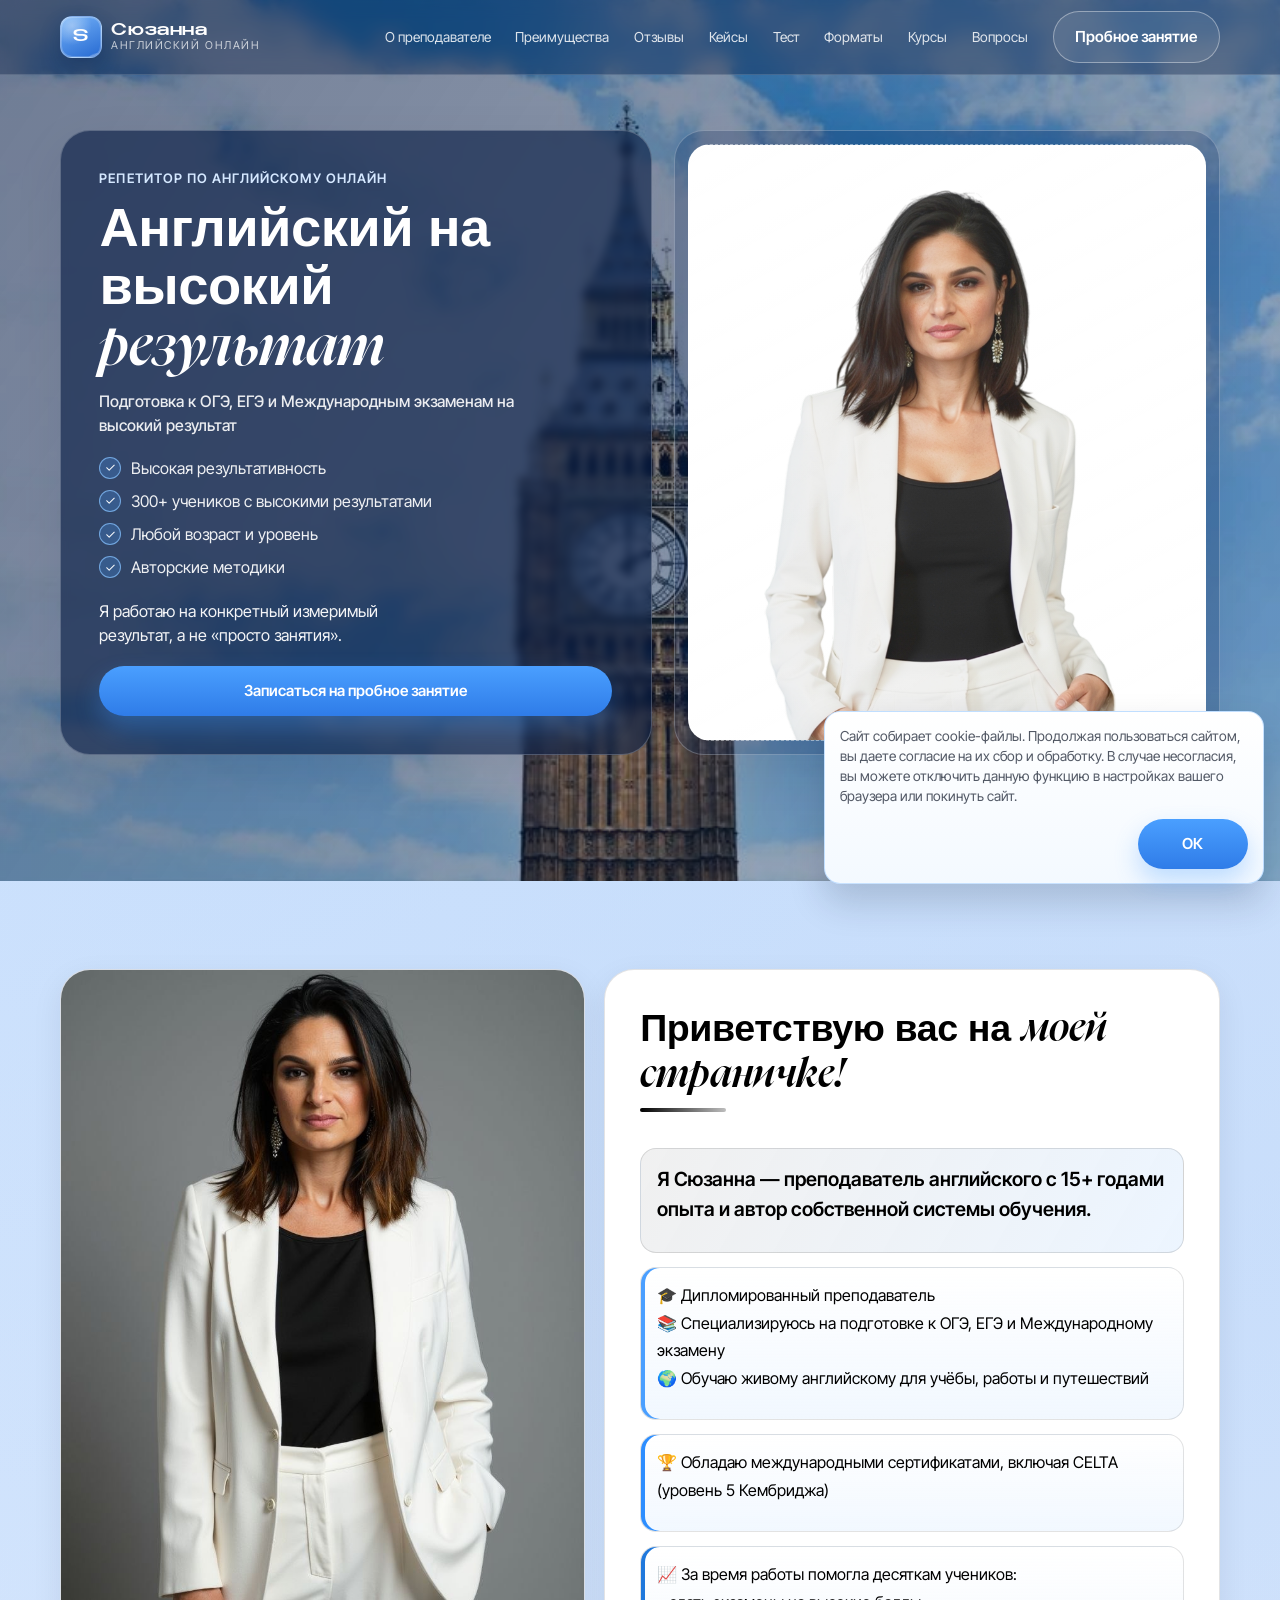
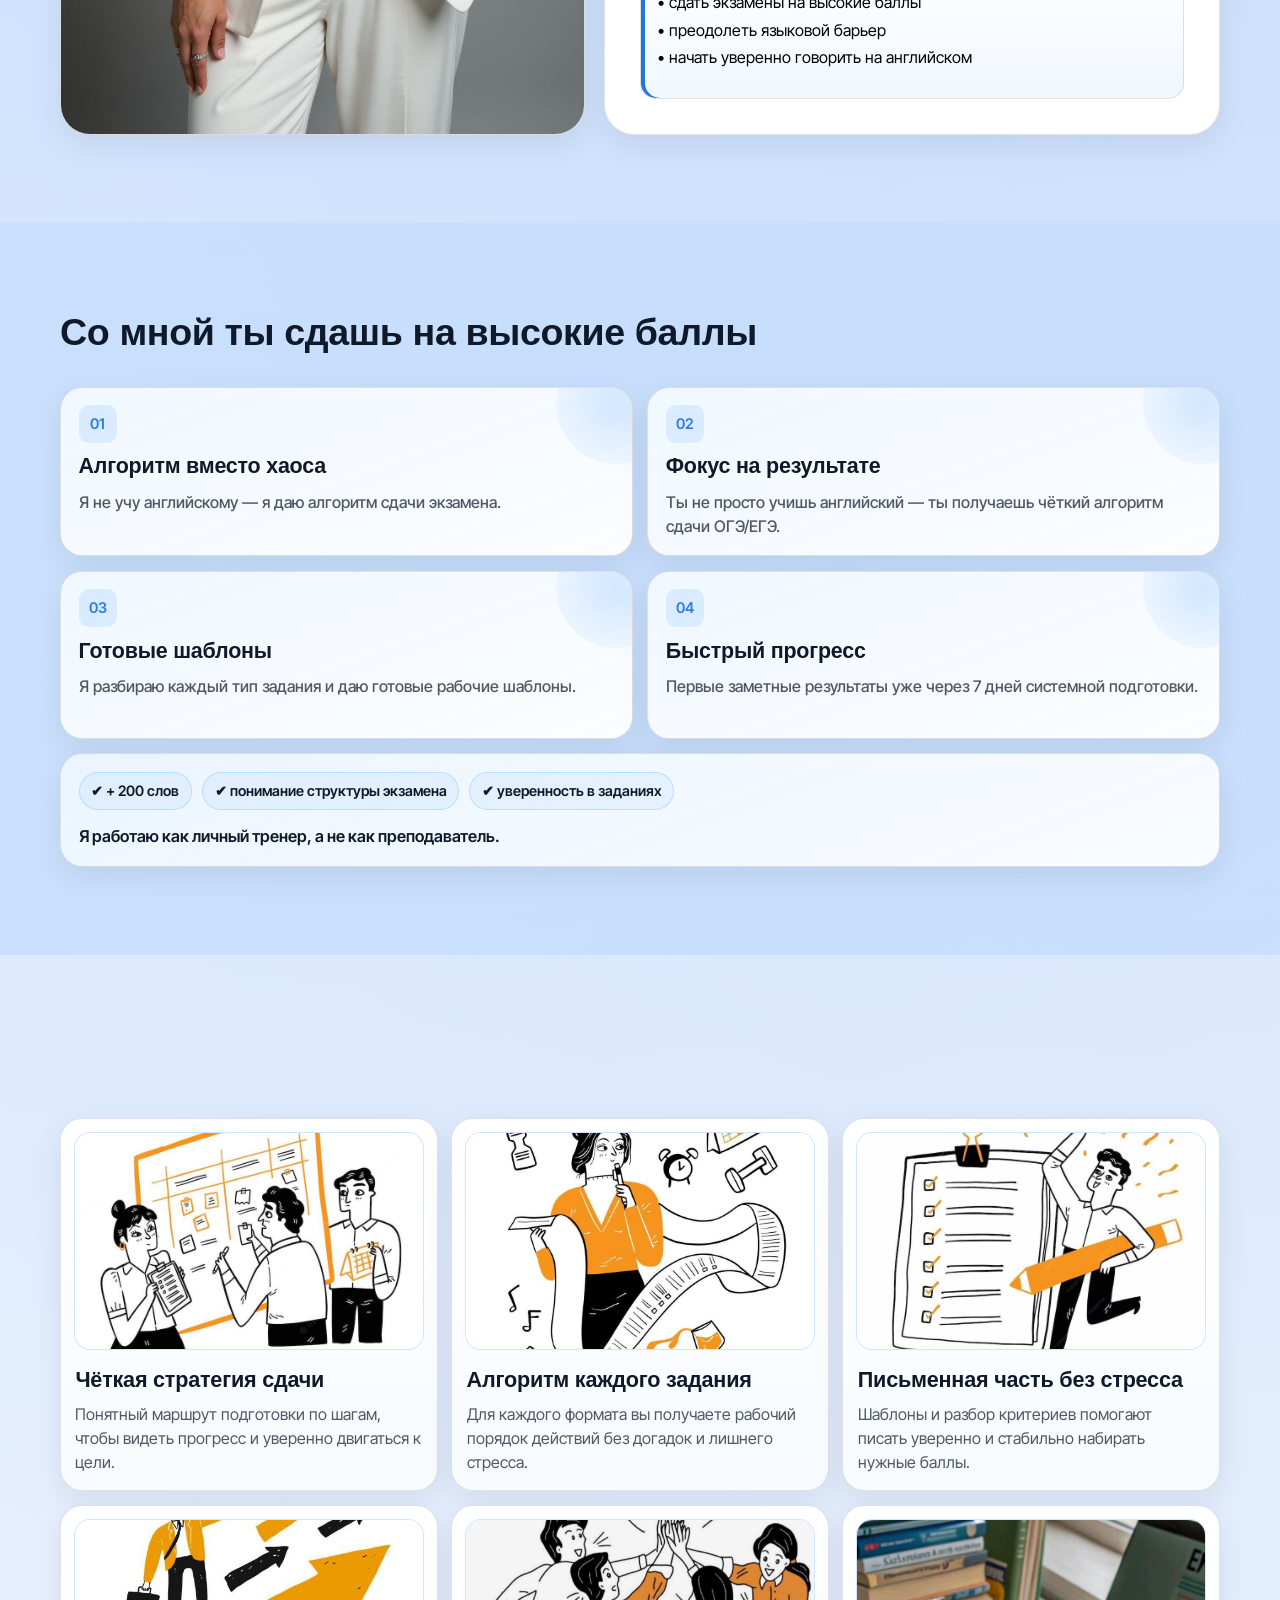
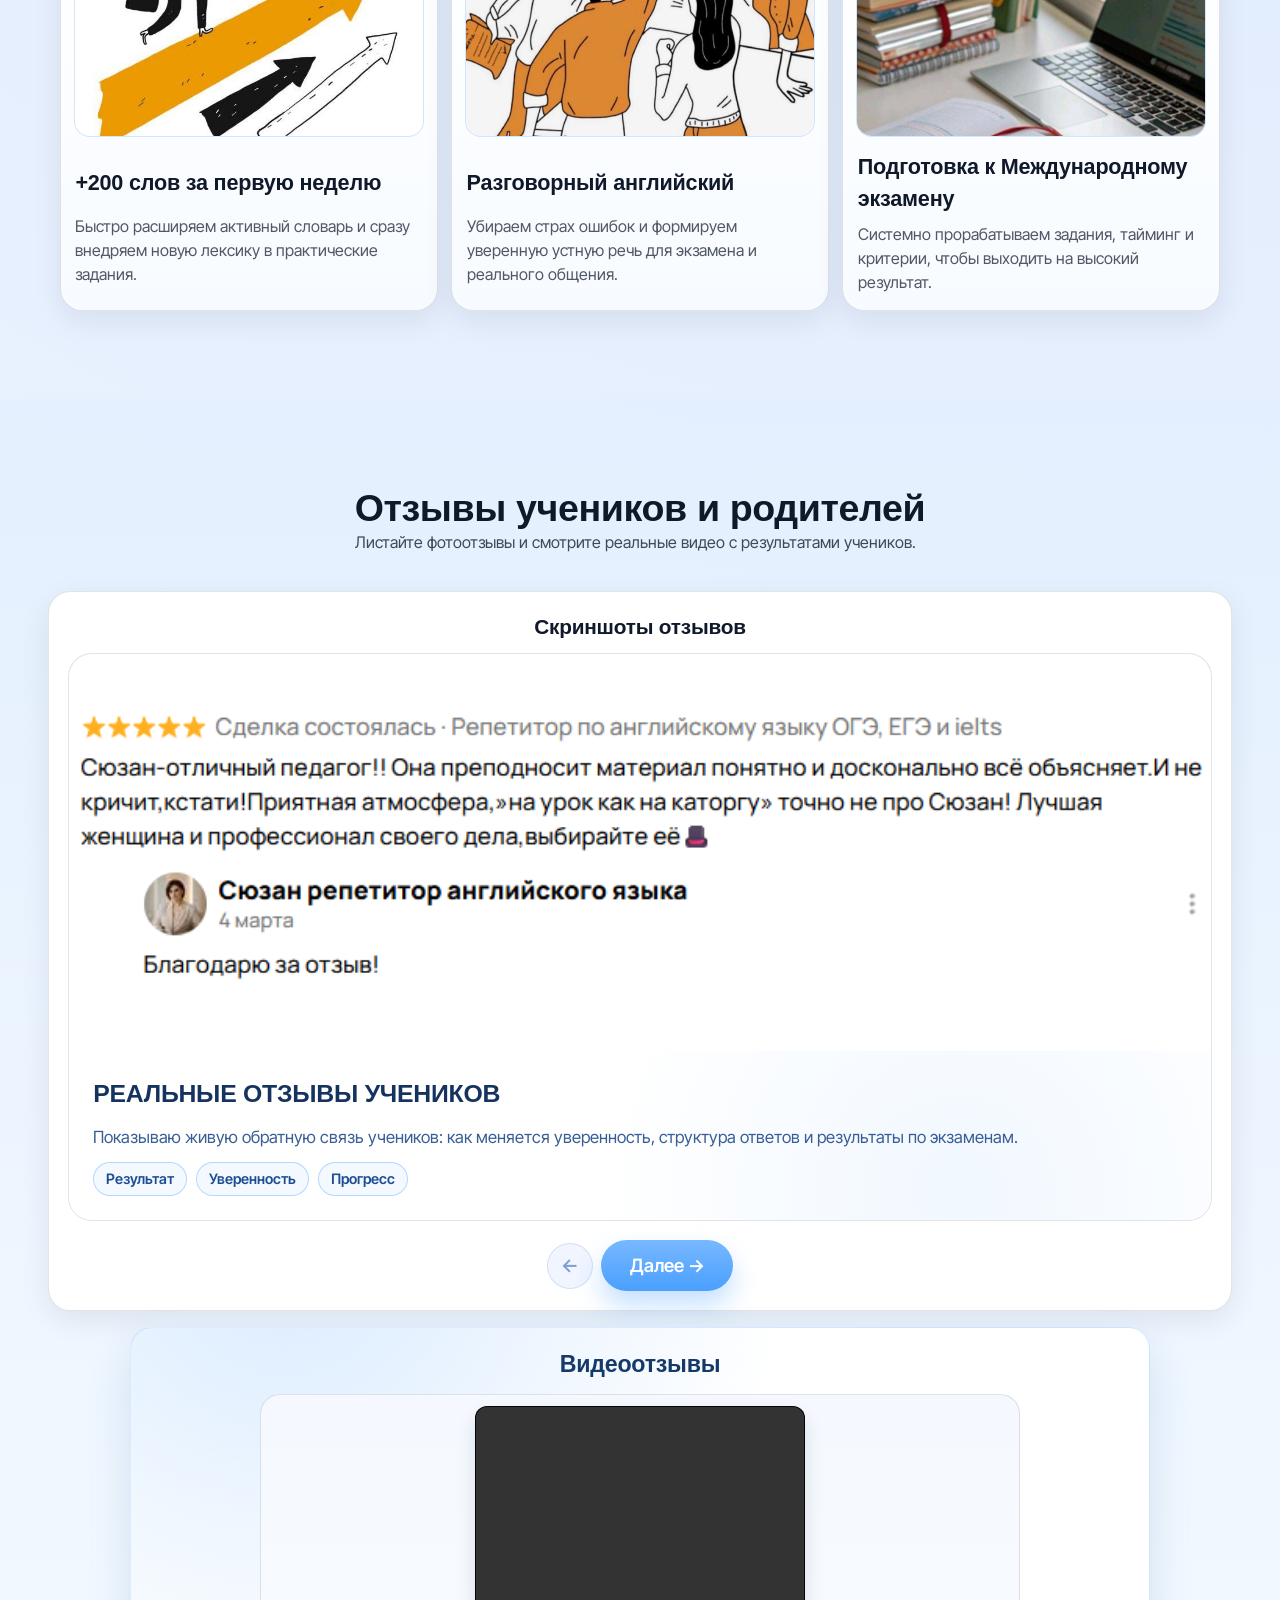
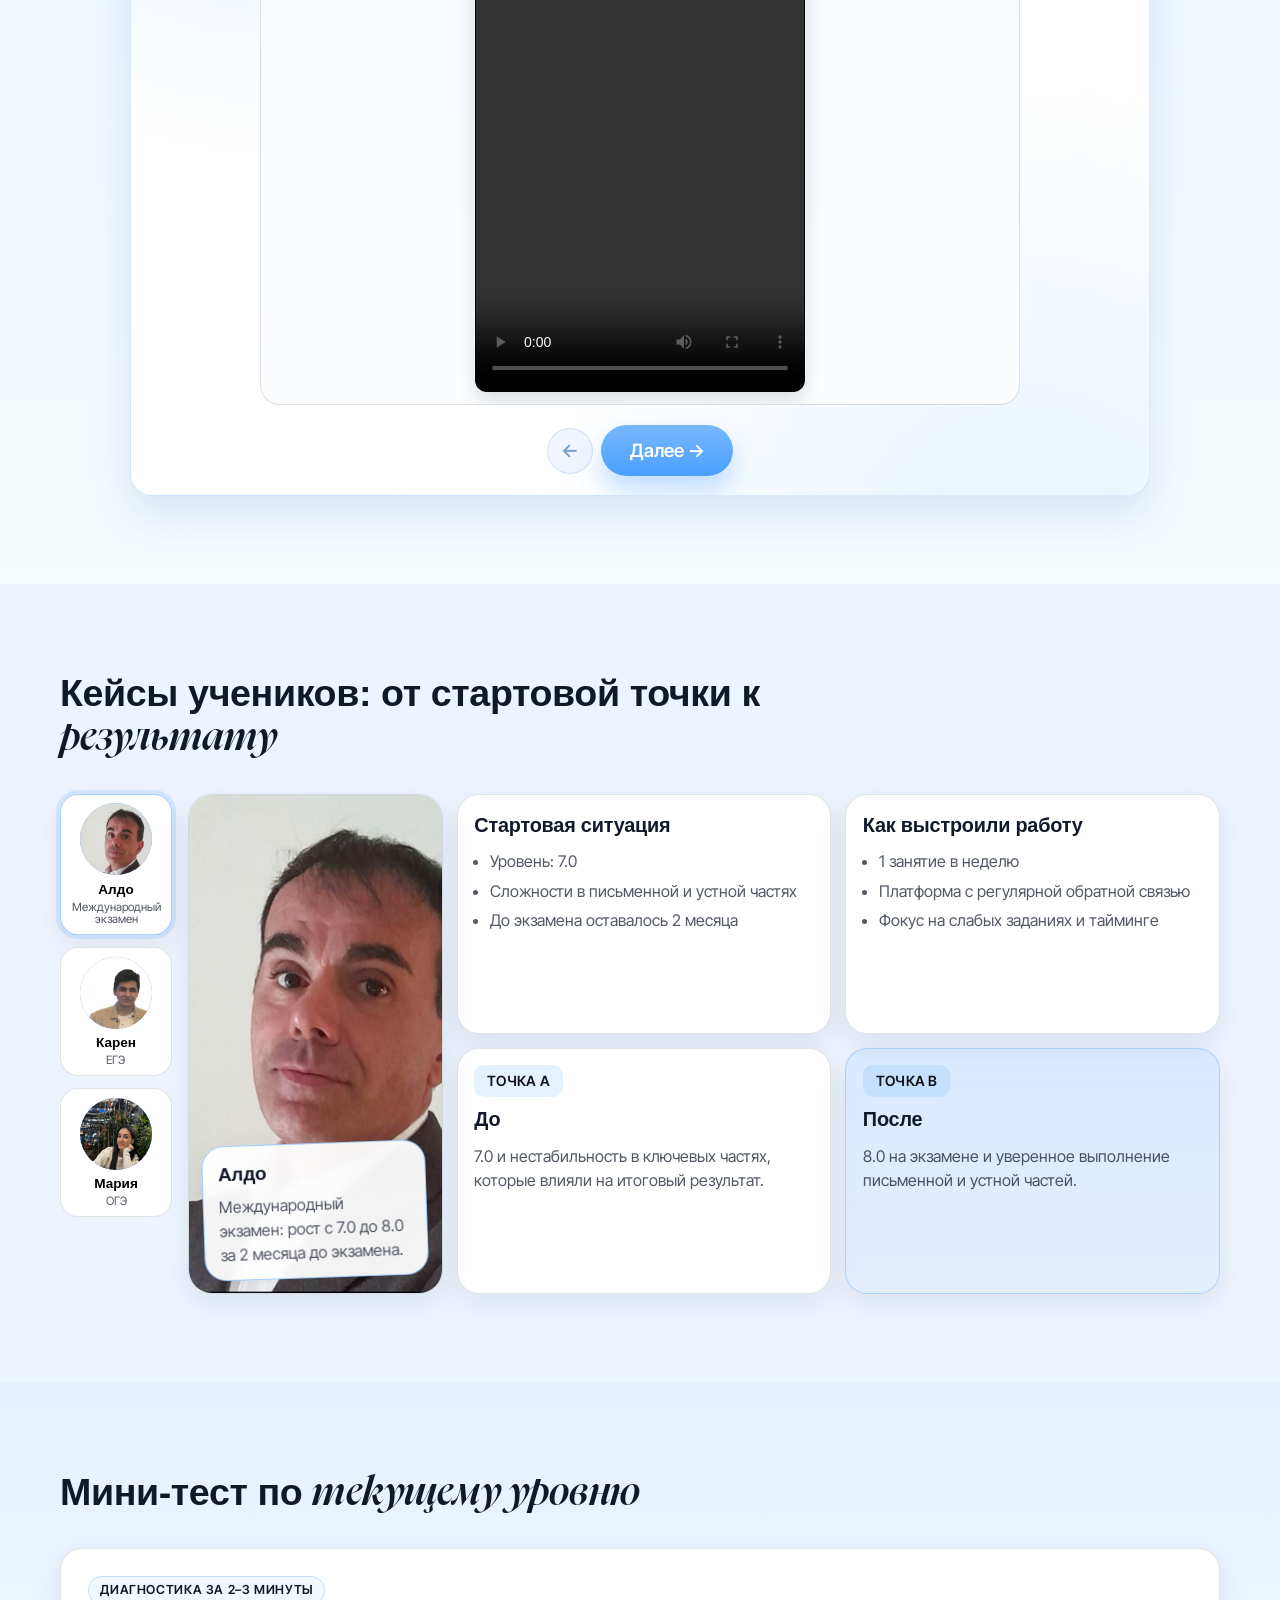
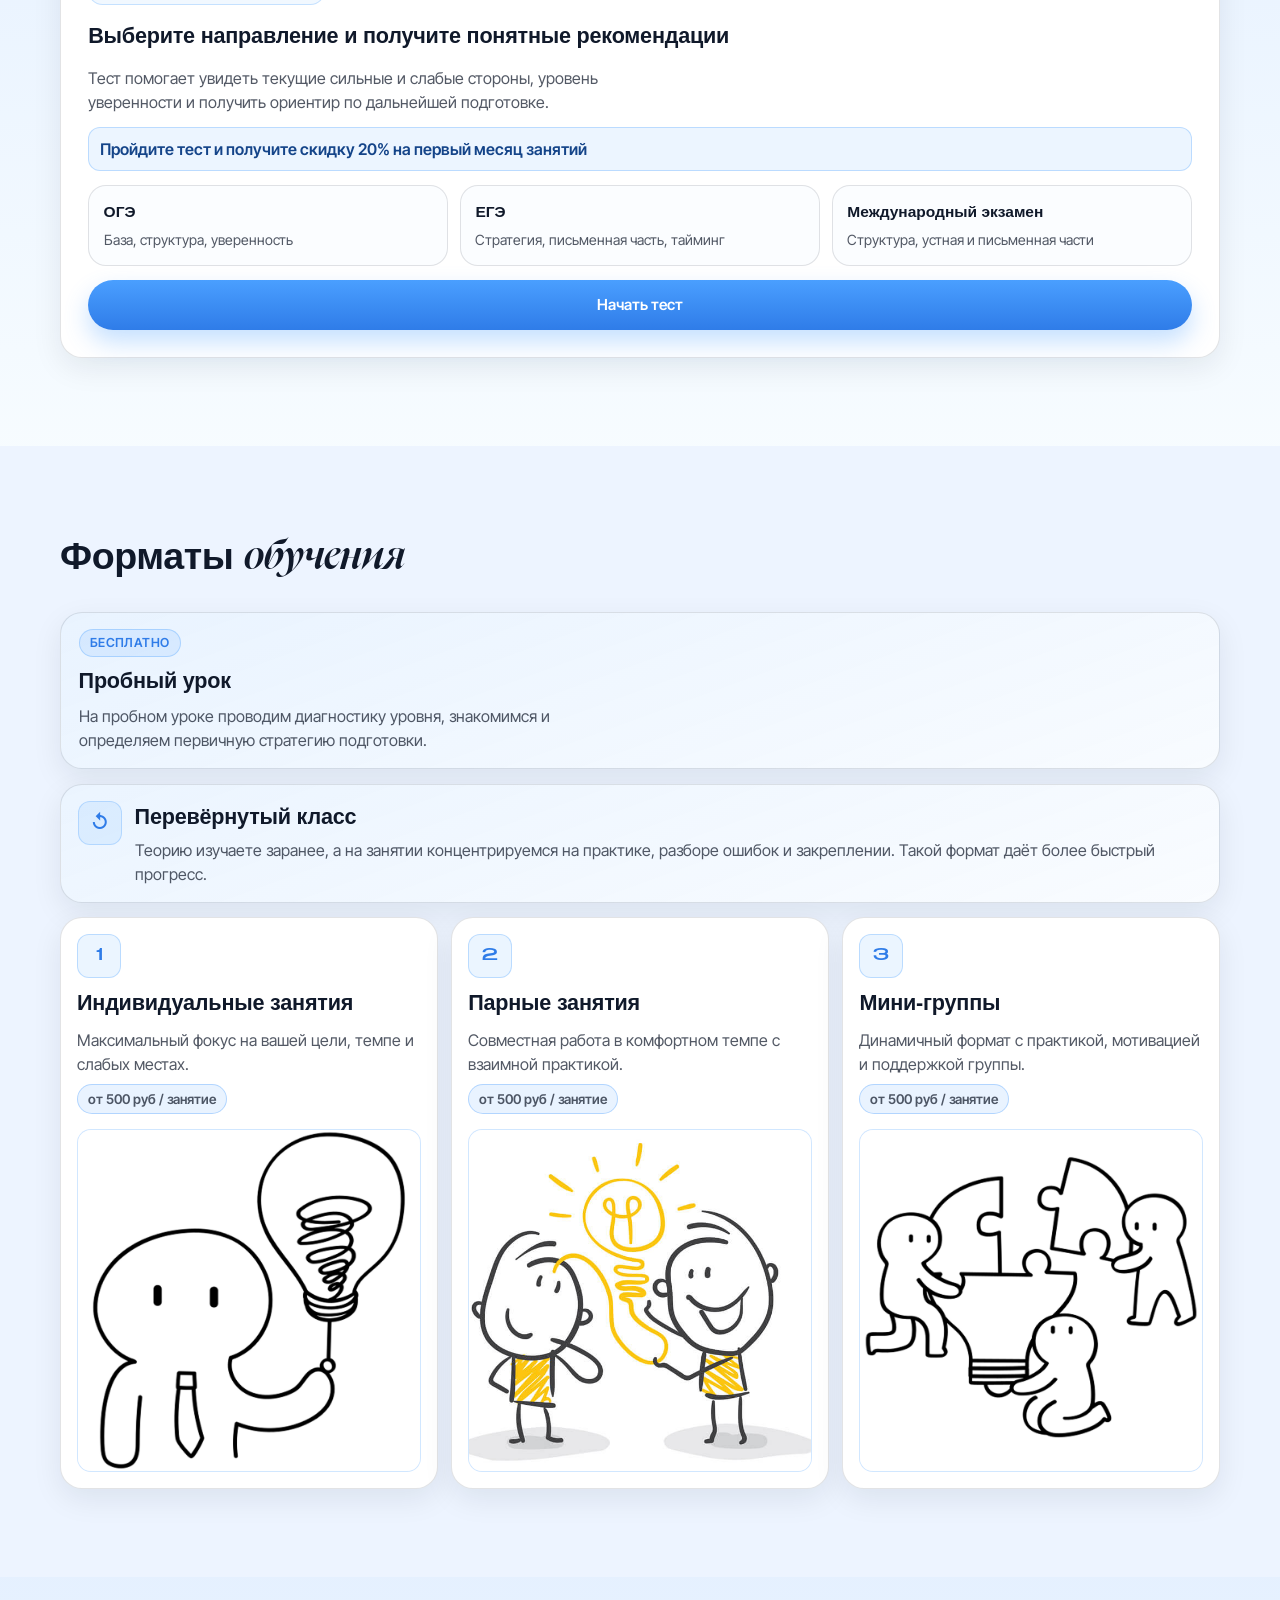
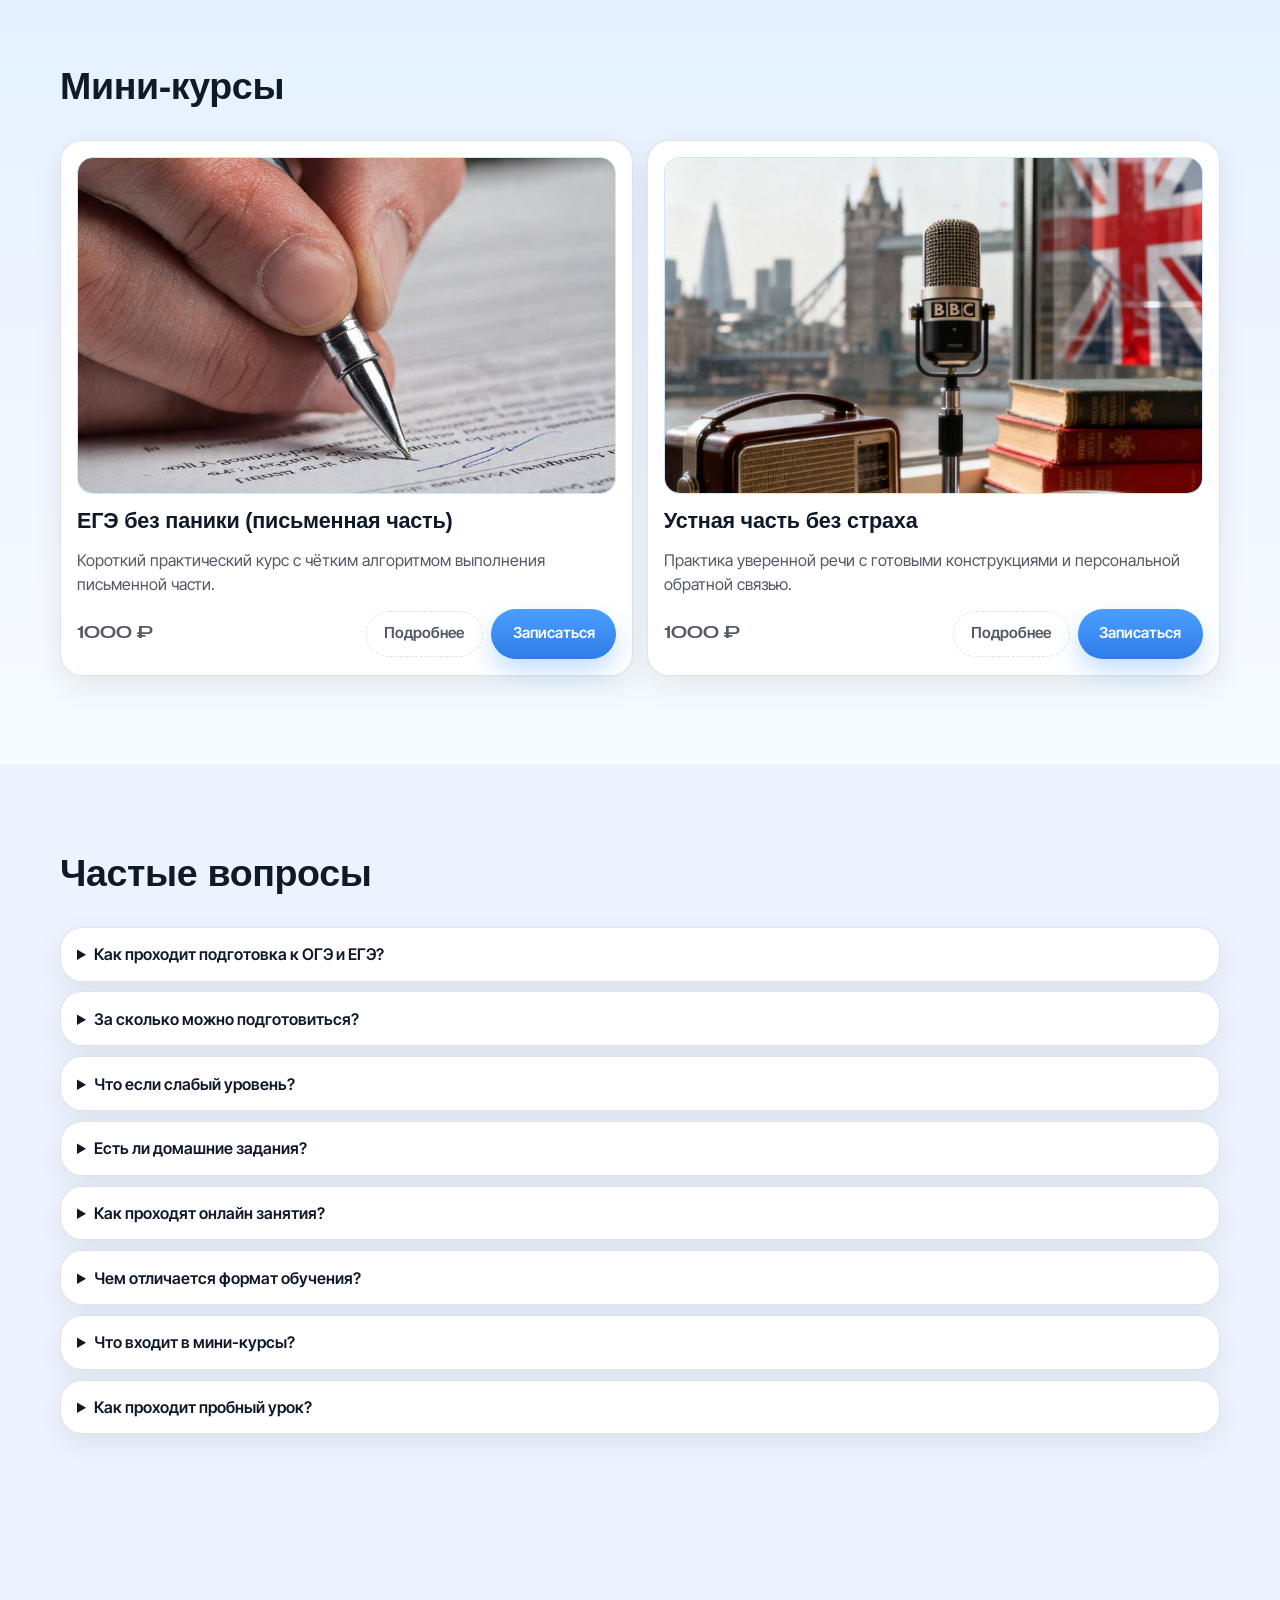
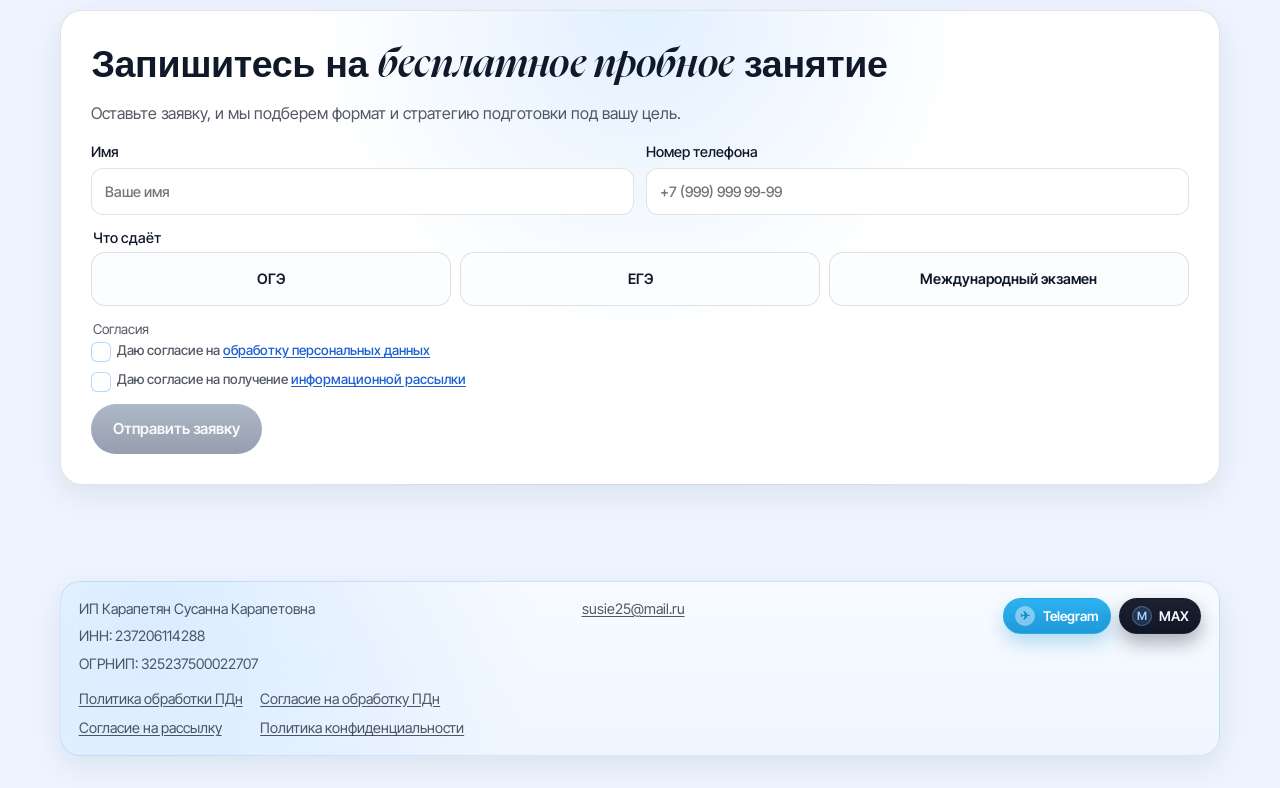
==== commit fd7cc6f2: "Fix corrupted UTF-8 text encoding" ====
--- a/index.html
+++ b/index.html
@@ -1,10 +1,10 @@
-﻿<!doctype html>
+<!doctype html>
 <html lang="ru">
 <head>
   <meta charset="UTF-8" />
   <meta name="viewport" content="width=device-width, initial-scale=1.0" />
-  <title>РџСЂРµРјРёР°Р»СЊРЅР°СЏ РїРѕРґРіРѕС‚РѕРІРєР° РїРѕ Р°РЅРіР»РёР№СЃРєРѕРјСѓ РѕРЅР»Р°Р№РЅ</title>
-  <meta name="description" content="РџРѕРґРіРѕС‚РѕРІРєР° Рє РћР“Р­, Р•Р“Р­ Рё РњРµР¶РґСѓРЅР°СЂРѕРґРЅС‹Рј СЌРєР·Р°РјРµРЅР°Рј СЃ РёР·РјРµСЂРёРјС‹Рј СЂРµР·СѓР»СЊС‚Р°С‚РѕРј: СЃС‚СЂР°С‚РµРіРёСЏ, Р°Р»РіРѕСЂРёС‚РјС‹ Р·Р°РґР°РЅРёР№ Рё СѓРІРµСЂРµРЅРЅРѕСЃС‚СЊ РЅР° СЌРєР·Р°РјРµРЅРµ." />
+  <title>Премиальная подготовка по английскому онлайн</title>
+  <meta name="description" content="Подготовка к ОГЭ, ЕГЭ и Международным экзаменам с измеримым результатом: стратегия, алгоритмы заданий и уверенность на экзамене." />
   <link rel="stylesheet" href="styles.css?v=20260410-2" />
 </head>
 <body>
@@ -12,64 +12,64 @@
     <section class="top-stage" id="top">
       <header class="site-header">
         <div class="container nav-shell">
-          <a class="brand" href="#top" aria-label="Р“Р»Р°РІРЅР°СЏ">
+          <a class="brand" href="#top" aria-label="Главная">
             <span class="brand-mark" aria-hidden="true">S</span>
             <span class="brand-text">
-              <span class="brand-logo">РЎСЋР·Р°РЅРЅР°</span>
-              <span class="brand-sub">Р°РЅРіР»РёР№СЃРєРёР№ РѕРЅР»Р°Р№РЅ</span>
+              <span class="brand-logo">Сюзанна</span>
+              <span class="brand-sub">английский онлайн</span>
             </span>
           </a>
 
-          <button class="menu-toggle" aria-label="РћС‚РєСЂС‹С‚СЊ РјРµРЅСЋ" aria-expanded="false" aria-controls="main-nav">
+          <button class="menu-toggle" aria-label="Открыть меню" aria-expanded="false" aria-controls="main-nav">
             <span></span><span></span><span></span>
           </button>
 
-          <nav id="main-nav" class="main-nav" aria-label="РћСЃРЅРѕРІРЅР°СЏ РЅР°РІРёРіР°С†РёСЏ">
-            <a href="#about">Рћ РїСЂРµРїРѕРґР°РІР°С‚РµР»Рµ</a>
-            <a href="#benefits">РџСЂРµРёРјСѓС‰РµСЃС‚РІР°</a>
-            <a href="#reviews">РћС‚Р·С‹РІС‹</a>
-            <a href="#cases">РљРµР№СЃС‹</a>
-            <a href="#test">РўРµСЃС‚</a>
-            <a href="#formats">Р¤РѕСЂРјР°С‚С‹</a>
-            <a href="#courses">РљСѓСЂСЃС‹</a>
-            <a href="#faq">Р’РѕРїСЂРѕСЃС‹</a>
+          <nav id="main-nav" class="main-nav" aria-label="Основная навигация">
+            <a href="#about">О преподавателе</a>
+            <a href="#benefits">Преимущества</a>
+            <a href="#reviews">Отзывы</a>
+            <a href="#cases">Кейсы</a>
+            <a href="#test">Тест</a>
+            <a href="#formats">Форматы</a>
+            <a href="#courses">Курсы</a>
+            <a href="#faq">Вопросы</a>
           </nav>
 
-          <a class="btn btn-outline nav-cta" href="#final-cta">РџСЂРѕР±РЅРѕРµ Р·Р°РЅСЏС‚РёРµ</a>
+          <a class="btn btn-outline nav-cta" href="#final-cta">Пробное занятие</a>
         </div>
       </header>
 
       <section class="hero section">
         <div class="container hero-grid">
           <article class="hero-content reveal">
-            <p class="hero-kicker">Р РµРїРµС‚РёС‚РѕСЂ РїРѕ Р°РЅРіР»РёР№СЃРєРѕРјСѓ РѕРЅР»Р°Р№РЅ</p>
-            <h1>РђРЅРіР»РёР№СЃРєРёР№ РЅР° РІС‹СЃРѕРєРёР№<span class="nyght-accent"> СЂРµР·СѓР»СЊС‚Р°С‚</span></h1>
-            <p class="hero-subtitle">РџРѕРґРіРѕС‚РѕРІРєР° Рє РћР“Р­, Р•Р“Р­ Рё РњРµР¶РґСѓРЅР°СЂРѕРґРЅС‹Рј СЌРєР·Р°РјРµРЅР°Рј РЅР° РІС‹СЃРѕРєРёР№ СЂРµР·СѓР»СЊС‚Р°С‚</p>
-
-            <ul class="hero-points" aria-label="РљР»СЋС‡РµРІС‹Рµ РїСЂРµРёРјСѓС‰РµСЃС‚РІР°">
+            <p class="hero-kicker">Репетитор по английскому онлайн</p>
+            <h1>Английский на высокий<span class="nyght-accent"> результат</span></h1>
+            <p class="hero-subtitle">Подготовка к ОГЭ, ЕГЭ и Международным экзаменам на высокий результат</p>
+
+            <ul class="hero-points" aria-label="Ключевые преимущества">
               <li>
-                <span class="point-icon">вњ“</span>
-                <span>Р’С‹СЃРѕРєР°СЏ СЂРµР·СѓР»СЊС‚Р°С‚РёРІРЅРѕСЃС‚СЊ</span>
+                <span class="point-icon">✓</span>
+                <span>Высокая результативность</span>
               </li>
               <li>
-                <span class="point-icon">вњ“</span>
-                <span>300+ СѓС‡РµРЅРёРєРѕРІ СЃ РІС‹СЃРѕРєРёРјРё СЂРµР·СѓР»СЊС‚Р°С‚Р°РјРё</span>
+                <span class="point-icon">✓</span>
+                <span>300+ учеников с высокими результатами</span>
               </li>
               <li>
-                <span class="point-icon">вњ“</span>
-                <span>Р›СЋР±РѕР№ РІРѕР·СЂР°СЃС‚ Рё СѓСЂРѕРІРµРЅСЊ</span>
+                <span class="point-icon">✓</span>
+                <span>Любой возраст и уровень</span>
               </li>
               <li>
-                <span class="point-icon">вњ“</span>
-                <span>РђРІС‚РѕСЂСЃРєРёРµ РјРµС‚РѕРґРёРєРё</span>
+                <span class="point-icon">✓</span>
+                <span>Авторские методики</span>
               </li>
             </ul>
 
-            <p class="hero-note">РЇ СЂР°Р±РѕС‚Р°СЋ РЅР° РєРѕРЅРєСЂРµС‚РЅС‹Р№ РёР·РјРµСЂРёРјС‹Р№ СЂРµР·СѓР»СЊС‚Р°С‚, Р° РЅРµ В«РїСЂРѕСЃС‚Рѕ Р·Р°РЅСЏС‚РёСЏВ».</p>
-            <a class="btn btn-primary" href="#test">Р—Р°РїРёСЃР°С‚СЊСЃСЏ РЅР° РїСЂРѕР±РЅРѕРµ Р·Р°РЅСЏС‚РёРµ</a>
+            <p class="hero-note">Я работаю на конкретный измеримый результат, а не «просто занятия».</p>
+            <a class="btn btn-primary" href="#test">Записаться на пробное занятие</a>
           </article>
 
-          <article class="hero-media reveal" aria-label="РР·РѕР±СЂР°Р¶РµРЅРёРµ РїСЂРµРїРѕРґР°РІР°С‚РµР»СЏ">
+          <article class="hero-media reveal" aria-label="Изображение преподавателя">
             <div class="image-placeholder image-placeholder--hero">
             </div>
           </article>
@@ -80,16 +80,16 @@
     <main>
           <section id="about" class="section">
         <div class="container about-grid">
-          <article class="about-media reveal" aria-label="Р¤РѕС‚Рѕ РїСЂРµРїРѕРґР°РІР°С‚РµР»СЏ">
-            <img class="about-photo" src="public/s2.jpg" alt="РџСЂРµРїРѕРґР°РІР°С‚РµР»СЊ РЎСЋР·Р°РЅРЅР°" loading="lazy" width="832" height="1216" />
+          <article class="about-media reveal" aria-label="Фото преподавателя">
+            <img class="about-photo" src="public/s2.jpg" alt="Преподаватель Сюзанна" loading="lazy" width="832" height="1216" />
           </article>
 
           <article class="about-content about-content--feature reveal">
-            <h2>РџСЂРёРІРµС‚СЃС‚РІСѓСЋ РІР°СЃ РЅР° <span class="nyght-accent">РјРѕРµР№ СЃС‚СЂР°РЅРёС‡РєРµ!</span></h2>
-            <p class="about-lead">РЇ РЎСЋР·Р°РЅРЅР° вЂ” РїСЂРµРїРѕРґР°РІР°С‚РµР»СЊ Р°РЅРіР»РёР№СЃРєРѕРіРѕ СЃ 15+ РіРѕРґР°РјРё РѕРїС‹С‚Р° Рё Р°РІС‚РѕСЂ СЃРѕР±СЃС‚РІРµРЅРЅРѕР№ СЃРёСЃС‚РµРјС‹ РѕР±СѓС‡РµРЅРёСЏ.</p>
-            <p class="about-highlight">рџЋ“ Р”РёРїР»РѕРјРёСЂРѕРІР°РЅРЅС‹Р№ РїСЂРµРїРѕРґР°РІР°С‚РµР»СЊ<br />рџ“љ РЎРїРµС†РёР°Р»РёР·РёСЂСѓСЋСЃСЊ РЅР° РїРѕРґРіРѕС‚РѕРІРєРµ Рє РћР“Р­, Р•Р“Р­ Рё РњРµР¶РґСѓРЅР°СЂРѕРґРЅРѕРјСѓ СЌРєР·Р°РјРµРЅСѓ<br />рџЊЌ РћР±СѓС‡Р°СЋ Р¶РёРІРѕРјСѓ Р°РЅРіР»РёР№СЃРєРѕРјСѓ РґР»СЏ СѓС‡С‘Р±С‹, СЂР°Р±РѕС‚С‹ Рё РїСѓС‚РµС€РµСЃС‚РІРёР№</p>
-            <p class="about-cert">рџЏ† РћР±Р»Р°РґР°СЋ РјРµР¶РґСѓРЅР°СЂРѕРґРЅС‹РјРё СЃРµСЂС‚РёС„РёРєР°С‚Р°РјРё, РІРєР»СЋС‡Р°СЏ CELTA (СѓСЂРѕРІРµРЅСЊ 5 РљРµРјР±СЂРёРґР¶Р°)</p>
-            <p class="about-results">рџ“€ Р—Р° РІСЂРµРјСЏ СЂР°Р±РѕС‚С‹ РїРѕРјРѕРіР»Р° РґРµСЃСЏС‚РєР°Рј СѓС‡РµРЅРёРєРѕРІ:<br />вЂў СЃРґР°С‚СЊ СЌРєР·Р°РјРµРЅС‹ РЅР° РІС‹СЃРѕРєРёРµ Р±Р°Р»Р»С‹<br />вЂў РїСЂРµРѕРґРѕР»РµС‚СЊ СЏР·С‹РєРѕРІРѕР№ Р±Р°СЂСЊРµСЂ<br />вЂў РЅР°С‡Р°С‚СЊ СѓРІРµСЂРµРЅРЅРѕ РіРѕРІРѕСЂРёС‚СЊ РЅР° Р°РЅРіР»РёР№СЃРєРѕРј</p>
+            <h2>Приветствую вас на <span class="nyght-accent">моей страничке!</span></h2>
+            <p class="about-lead">Я Сюзанна — преподаватель английского с 15+ годами опыта и автор собственной системы обучения.</p>
+            <p class="about-highlight">🎓 Дипломированный преподаватель<br />📚 Специализируюсь на подготовке к ОГЭ, ЕГЭ и Международному экзамену<br />🌍 Обучаю живому английскому для учёбы, работы и путешествий</p>
+            <p class="about-cert">🏆 Обладаю международными сертификатами, включая CELTA (уровень 5 Кембриджа)</p>
+            <p class="about-results">📈 За время работы помогла десяткам учеников:<br />• сдать экзамены на высокие баллы<br />• преодолеть языковой барьер<br />• начать уверенно говорить на английском</p>
           </article>
         </div>
       </section>
@@ -97,39 +97,39 @@
       <section id="positioning" class="section section-contrast">
         <div class="container">
           <div class="section-head reveal">
-            <h2>РЎРѕ РјРЅРѕР№ С‚С‹ СЃРґР°С€СЊ РЅР° РІС‹СЃРѕРєРёРµ Р±Р°Р»Р»С‹</h2>
+            <h2>Со мной ты сдашь на высокие баллы</h2>
           </div>
 
           <div class="positioning-grid stagger-parent">
             <article class="positioning-card reveal">
               <span class="positioning-index">01</span>
-              <h3>РђР»РіРѕСЂРёС‚Рј РІРјРµСЃС‚Рѕ С…Р°РѕСЃР°</h3>
-              <p>РЇ РЅРµ СѓС‡Сѓ Р°РЅРіР»РёР№СЃРєРѕРјСѓ вЂ” СЏ РґР°СЋ Р°Р»РіРѕСЂРёС‚Рј СЃРґР°С‡Рё СЌРєР·Р°РјРµРЅР°.</p>
+              <h3>Алгоритм вместо хаоса</h3>
+              <p>Я не учу английскому — я даю алгоритм сдачи экзамена.</p>
             </article>
             <article class="positioning-card reveal">
               <span class="positioning-index">02</span>
-              <h3>Р¤РѕРєСѓСЃ РЅР° СЂРµР·СѓР»СЊС‚Р°С‚Рµ</h3>
-              <p>РўС‹ РЅРµ РїСЂРѕСЃС‚Рѕ СѓС‡РёС€СЊ Р°РЅРіР»РёР№СЃРєРёР№ вЂ” С‚С‹ РїРѕР»СѓС‡Р°РµС€СЊ С‡С‘С‚РєРёР№ Р°Р»РіРѕСЂРёС‚Рј СЃРґР°С‡Рё РћР“Р­/Р•Р“Р­.</p>
+              <h3>Фокус на результате</h3>
+              <p>Ты не просто учишь английский — ты получаешь чёткий алгоритм сдачи ОГЭ/ЕГЭ.</p>
             </article>
             <article class="positioning-card reveal">
               <span class="positioning-index">03</span>
-              <h3>Р“РѕС‚РѕРІС‹Рµ С€Р°Р±Р»РѕРЅС‹</h3>
-              <p>РЇ СЂР°Р·Р±РёСЂР°СЋ РєР°Р¶РґС‹Р№ С‚РёРї Р·Р°РґР°РЅРёСЏ Рё РґР°СЋ РіРѕС‚РѕРІС‹Рµ СЂР°Р±РѕС‡РёРµ С€Р°Р±Р»РѕРЅС‹.</p>
+              <h3>Готовые шаблоны</h3>
+              <p>Я разбираю каждый тип задания и даю готовые рабочие шаблоны.</p>
             </article>
             <article class="positioning-card reveal">
               <span class="positioning-index">04</span>
-              <h3>Р‘С‹СЃС‚СЂС‹Р№ РїСЂРѕРіСЂРµСЃСЃ</h3>
-              <p>РџРµСЂРІС‹Рµ Р·Р°РјРµС‚РЅС‹Рµ СЂРµР·СѓР»СЊС‚Р°С‚С‹ СѓР¶Рµ С‡РµСЂРµР· 7 РґРЅРµР№ СЃРёСЃС‚РµРјРЅРѕР№ РїРѕРґРіРѕС‚РѕРІРєРё.</p>
+              <h3>Быстрый прогресс</h3>
+              <p>Первые заметные результаты уже через 7 дней системной подготовки.</p>
             </article>
           </div>
 
           <article class="positioning-result reveal">
             <ul>
-              <li>вњ” + 200 СЃР»РѕРІ</li>
-              <li>вњ” РїРѕРЅРёРјР°РЅРёРµ СЃС‚СЂСѓРєС‚СѓСЂС‹ СЌРєР·Р°РјРµРЅР°</li>
-              <li>вњ” СѓРІРµСЂРµРЅРЅРѕСЃС‚СЊ РІ Р·Р°РґР°РЅРёСЏС…</li>
+              <li>✔ + 200 слов</li>
+              <li>✔ понимание структуры экзамена</li>
+              <li>✔ уверенность в заданиях</li>
             </ul>
-            <p>РЇ СЂР°Р±РѕС‚Р°СЋ РєР°Рє Р»РёС‡РЅС‹Р№ С‚СЂРµРЅРµСЂ, Р° РЅРµ РєР°Рє РїСЂРµРїРѕРґР°РІР°С‚РµР»СЊ.</p>
+            <p>Я работаю как личный тренер, а не как преподаватель.</p>
           </article>
         </div>
       </section>
@@ -137,55 +137,55 @@
       <section id="benefits" class="section">
         <div class="container">
           <div class="section-head reveal">
-            <h2>Р’Р« РџРћР›РЈР§РђР•РўР•</h2>
+            <h2>ВЫ ПОЛУЧАЕТЕ</h2>
           </div>
 
           <div class="benefits-grid stagger-parent">
             <article class="benefit-card reveal">
-              <div class="benefit-card-media"><img src="public/p1.jpg" alt="РР»Р»СЋСЃС‚СЂР°С†РёСЏ РїСЂРµРёРјСѓС‰РµСЃС‚РІР° 1" loading="lazy" /></div>
+              <div class="benefit-card-media"><img src="public/p1.jpg" alt="Иллюстрация преимущества 1" loading="lazy" /></div>
               <div class="benefit-card-content">
-                <h3>Р§С‘С‚РєР°СЏ СЃС‚СЂР°С‚РµРіРёСЏ СЃРґР°С‡Рё</h3>
-                <p>РџРѕРЅСЏС‚РЅС‹Р№ РјР°СЂС€СЂСѓС‚ РїРѕРґРіРѕС‚РѕРІРєРё РїРѕ С€Р°РіР°Рј, С‡С‚РѕР±С‹ РІРёРґРµС‚СЊ РїСЂРѕРіСЂРµСЃСЃ Рё СѓРІРµСЂРµРЅРЅРѕ РґРІРёРіР°С‚СЊСЃСЏ Рє С†РµР»Рё.</p>
+                <h3>Чёткая стратегия сдачи</h3>
+                <p>Понятный маршрут подготовки по шагам, чтобы видеть прогресс и уверенно двигаться к цели.</p>
               </div>
             </article>
 
             <article class="benefit-card reveal">
-              <div class="benefit-card-media"><img src="public/p2.jpg" alt="РР»Р»СЋСЃС‚СЂР°С†РёСЏ РїСЂРµРёРјСѓС‰РµСЃС‚РІР° 2" loading="lazy" /></div>
+              <div class="benefit-card-media"><img src="public/p2.jpg" alt="Иллюстрация преимущества 2" loading="lazy" /></div>
               <div class="benefit-card-content">
-                <h3>РђР»РіРѕСЂРёС‚Рј РєР°Р¶РґРѕРіРѕ Р·Р°РґР°РЅРёСЏ</h3>
-                <p>Р”Р»СЏ РєР°Р¶РґРѕРіРѕ С„РѕСЂРјР°С‚Р° РІС‹ РїРѕР»СѓС‡Р°РµС‚Рµ СЂР°Р±РѕС‡РёР№ РїРѕСЂСЏРґРѕРє РґРµР№СЃС‚РІРёР№ Р±РµР· РґРѕРіР°РґРѕРє Рё Р»РёС€РЅРµРіРѕ СЃС‚СЂРµСЃСЃР°.</p>
+                <h3>Алгоритм каждого задания</h3>
+                <p>Для каждого формата вы получаете рабочий порядок действий без догадок и лишнего стресса.</p>
               </div>
             </article>
 
             <article class="benefit-card reveal">
-              <div class="benefit-card-media"><img src="public/p3.jpg" alt="РР»Р»СЋСЃС‚СЂР°С†РёСЏ РїСЂРµРёРјСѓС‰РµСЃС‚РІР° 3" loading="lazy" /></div>
+              <div class="benefit-card-media"><img src="public/p3.jpg" alt="Иллюстрация преимущества 3" loading="lazy" /></div>
               <div class="benefit-card-content">
-                <h3>РџРёСЃСЊРјРµРЅРЅР°СЏ С‡Р°СЃС‚СЊ Р±РµР· СЃС‚СЂРµСЃСЃР°</h3>
-                <p>РЁР°Р±Р»РѕРЅС‹ Рё СЂР°Р·Р±РѕСЂ РєСЂРёС‚РµСЂРёРµРІ РїРѕРјРѕРіР°СЋС‚ РїРёСЃР°С‚СЊ СѓРІРµСЂРµРЅРЅРѕ Рё СЃС‚Р°Р±РёР»СЊРЅРѕ РЅР°Р±РёСЂР°С‚СЊ РЅСѓР¶РЅС‹Рµ Р±Р°Р»Р»С‹.</p>
+                <h3>Письменная часть без стресса</h3>
+                <p>Шаблоны и разбор критериев помогают писать уверенно и стабильно набирать нужные баллы.</p>
               </div>
             </article>
 
             <article class="benefit-card reveal">
-              <div class="benefit-card-media"><img src="public/p4.jpg" alt="РР»Р»СЋСЃС‚СЂР°С†РёСЏ РїСЂРµРёРјСѓС‰РµСЃС‚РІР° 4" loading="lazy" /></div>
+              <div class="benefit-card-media"><img src="public/p4.jpg" alt="Иллюстрация преимущества 4" loading="lazy" /></div>
               <div class="benefit-card-content">
-                <h3>+200 СЃР»РѕРІ Р·Р° РїРµСЂРІСѓСЋ РЅРµРґРµР»СЋ</h3>
-                <p>Р‘С‹СЃС‚СЂРѕ СЂР°СЃС€РёСЂСЏРµРј Р°РєС‚РёРІРЅС‹Р№ СЃР»РѕРІР°СЂСЊ Рё СЃСЂР°Р·Сѓ РІРЅРµРґСЂСЏРµРј РЅРѕРІСѓСЋ Р»РµРєСЃРёРєСѓ РІ РїСЂР°РєС‚РёС‡РµСЃРєРёРµ Р·Р°РґР°РЅРёСЏ.</p>
+                <h3>+200 слов за первую неделю</h3>
+                <p>Быстро расширяем активный словарь и сразу внедряем новую лексику в практические задания.</p>
               </div>
             </article>
 
             <article class="benefit-card reveal">
-              <div class="benefit-card-media"><img src="public/p5.jpg" alt="РР»Р»СЋСЃС‚СЂР°С†РёСЏ РїСЂРµРёРјСѓС‰РµСЃС‚РІР° 5" loading="lazy" /></div>
+              <div class="benefit-card-media"><img src="public/p5.jpg" alt="Иллюстрация преимущества 5" loading="lazy" /></div>
               <div class="benefit-card-content">
-                <h3>Р Р°Р·РіРѕРІРѕСЂРЅС‹Р№ Р°РЅРіР»РёР№СЃРєРёР№</h3>
-                <p>РЈР±РёСЂР°РµРј СЃС‚СЂР°С… РѕС€РёР±РѕРє Рё С„РѕСЂРјРёСЂСѓРµРј СѓРІРµСЂРµРЅРЅСѓСЋ СѓСЃС‚РЅСѓСЋ СЂРµС‡СЊ РґР»СЏ СЌРєР·Р°РјРµРЅР° Рё СЂРµР°Р»СЊРЅРѕРіРѕ РѕР±С‰РµРЅРёСЏ.</p>
+                <h3>Разговорный английский</h3>
+                <p>Убираем страх ошибок и формируем уверенную устную речь для экзамена и реального общения.</p>
               </div>
             </article>
 
             <article class="benefit-card reveal">
-              <div class="benefit-card-media"><img src="public/p6.jpg" alt="РР»Р»СЋСЃС‚СЂР°С†РёСЏ РїСЂРµРёРјСѓС‰РµСЃС‚РІР° 6" loading="lazy" /></div>
+              <div class="benefit-card-media"><img src="public/p6.jpg" alt="Иллюстрация преимущества 6" loading="lazy" /></div>
               <div class="benefit-card-content">
-                <h3>РџРѕРґРіРѕС‚РѕРІРєР° Рє РњРµР¶РґСѓРЅР°СЂРѕРґРЅРѕРјСѓ СЌРєР·Р°РјРµРЅСѓ</h3>
-                <p>РЎРёСЃС‚РµРјРЅРѕ РїСЂРѕСЂР°Р±Р°С‚С‹РІР°РµРј Р·Р°РґР°РЅРёСЏ, С‚Р°Р№РјРёРЅРі Рё РєСЂРёС‚РµСЂРёРё, С‡С‚РѕР±С‹ РІС‹С…РѕРґРёС‚СЊ РЅР° РІС‹СЃРѕРєРёР№ СЂРµР·СѓР»СЊС‚Р°С‚.</p>
+                <h3>Подготовка к Международному экзамену</h3>
+                <p>Системно прорабатываем задания, тайминг и критерии, чтобы выходить на высокий результат.</p>
               </div>
             </article>
           </div>
@@ -195,102 +195,102 @@
       <section id="reviews" class="section section-soft">
         <article class="reviews-showcase reveal">
           <div class="section-head">
-            <h2>РћС‚Р·С‹РІС‹ СѓС‡РµРЅРёРєРѕРІ Рё СЂРѕРґРёС‚РµР»РµР№</h2>
-            <p>Р›РёСЃС‚Р°Р№С‚Рµ С„РѕС‚РѕРѕС‚Р·С‹РІС‹ Рё СЃРјРѕС‚СЂРёС‚Рµ СЂРµР°Р»СЊРЅС‹Рµ РІРёРґРµРѕ СЃ СЂРµР·СѓР»СЊС‚Р°С‚Р°РјРё СѓС‡РµРЅРёРєРѕРІ.</p>
-          </div>
-
-          <section class="photo-reviews photo-reviews--wide" data-photo-reviews aria-label="Р¤РѕС‚РѕРѕС‚Р·С‹РІС‹">
+            <h2>Отзывы учеников и родителей</h2>
+            <p>Листайте фотоотзывы и смотрите реальные видео с результатами учеников.</p>
+          </div>
+
+          <section class="photo-reviews photo-reviews--wide" data-photo-reviews aria-label="Фотоотзывы">
             <header class="photo-reviews-head">
-              <h3>РЎРєСЂРёРЅС€РѕС‚С‹ РѕС‚Р·С‹РІРѕРІ</h3>
+              <h3>Скриншоты отзывов</h3>
             </header>
 
             <div class="photo-review-card">
               <div class="photo-reviews-viewport">
                 <div class="photo-reviews-track">
                   <article class="photo-review-slide is-active">
-                    <img src="public/o1.png" alt="РЎРєСЂРёРЅС€РѕС‚ РѕС‚Р·С‹РІР° 1" loading="lazy" />
+                    <img src="public/o1.png" alt="Скриншот отзыва 1" loading="lazy" />
                   </article>
 
                   <article class="photo-review-slide">
-                    <img src="public/o2.png" alt="РЎРєСЂРёРЅС€РѕС‚ РѕС‚Р·С‹РІР° 2" loading="lazy" />
+                    <img src="public/o2.png" alt="Скриншот отзыва 2" loading="lazy" />
                   </article>
 
                   <article class="photo-review-slide">
-                    <img src="public/o3.png" alt="РЎРєСЂРёРЅС€РѕС‚ РѕС‚Р·С‹РІР° 3" loading="lazy" />
+                    <img src="public/o3.png" alt="Скриншот отзыва 3" loading="lazy" />
                   </article>
 
                   <article class="photo-review-slide">
-                    <img src="public/o4.png" alt="РЎРєСЂРёРЅС€РѕС‚ РѕС‚Р·С‹РІР° 4" loading="lazy" />
+                    <img src="public/o4.png" alt="Скриншот отзыва 4" loading="lazy" />
                   </article>
 
                   <article class="photo-review-slide">
-                    <img src="public/o5.png" alt="РЎРєСЂРёРЅС€РѕС‚ РѕС‚Р·С‹РІР° 5" loading="lazy" />
+                    <img src="public/o5.png" alt="Скриншот отзыва 5" loading="lazy" />
                   </article>
 
                   <article class="photo-review-slide">
-                    <img src="public/o6.png" alt="РЎРєСЂРёРЅС€РѕС‚ РѕС‚Р·С‹РІР° 6" loading="lazy" />
+                    <img src="public/o6.png" alt="Скриншот отзыва 6" loading="lazy" />
                   </article>
 
                   <article class="photo-review-slide">
-                    <img src="public/o7.png" alt="РЎРєСЂРёРЅС€РѕС‚ РѕС‚Р·С‹РІР° 7" loading="lazy" />
+                    <img src="public/o7.png" alt="Скриншот отзыва 7" loading="lazy" />
                   </article>
 
                   <article class="photo-review-slide">
-                    <img src="public/o8.png" alt="РЎРєСЂРёРЅС€РѕС‚ РѕС‚Р·С‹РІР° 8" loading="lazy" />
+                    <img src="public/o8.png" alt="Скриншот отзыва 8" loading="lazy" />
                   </article>
                 </div>
               </div>
 
               <div class="photo-review-info">
-                <h4>Р Р•РђР›Р¬РќР«Р• РћРўР—Р«Р’Р« РЈР§Р•РќРРљРћР’</h4>
-                <p>РџРѕРєР°Р·С‹РІР°СЋ Р¶РёРІСѓСЋ РѕР±СЂР°С‚РЅСѓСЋ СЃРІСЏР·СЊ СѓС‡РµРЅРёРєРѕРІ: РєР°Рє РјРµРЅСЏРµС‚СЃСЏ СѓРІРµСЂРµРЅРЅРѕСЃС‚СЊ, СЃС‚СЂСѓРєС‚СѓСЂР° РѕС‚РІРµС‚РѕРІ Рё СЂРµР·СѓР»СЊС‚Р°С‚С‹ РїРѕ СЌРєР·Р°РјРµРЅР°Рј.</p>
-                <div class="photo-review-tags" aria-label="РљР»СЋС‡РµРІС‹Рµ Р°РєС†РµРЅС‚С‹ РѕС‚Р·С‹РІРѕРІ">
-                  <span>Р РµР·СѓР»СЊС‚Р°С‚</span>
-                  <span>РЈРІРµСЂРµРЅРЅРѕСЃС‚СЊ</span>
-                  <span>РџСЂРѕРіСЂРµСЃСЃ</span>
+                <h4>РЕАЛЬНЫЕ ОТЗЫВЫ УЧЕНИКОВ</h4>
+                <p>Показываю живую обратную связь учеников: как меняется уверенность, структура ответов и результаты по экзаменам.</p>
+                <div class="photo-review-tags" aria-label="Ключевые акценты отзывов">
+                  <span>Результат</span>
+                  <span>Уверенность</span>
+                  <span>Прогресс</span>
                 </div>
               </div>
             </div>
 
-            <div class="photo-reviews-nav photo-reviews-nav--bottom" aria-label="РџРµСЂРµРєР»СЋС‡РµРЅРёРµ С„РѕС‚РѕРѕС‚Р·С‹РІРѕРІ">
-              <button class="photo-nav-btn photo-nav-btn--back" type="button" data-photo-prev aria-label="РџСЂРµРґС‹РґСѓС‰РёР№ С„РѕС‚РѕРѕС‚Р·С‹РІ">в†ђ</button>
-              <button class="photo-nav-btn photo-nav-btn--next" type="button" data-photo-next aria-label="РЎР»РµРґСѓСЋС‰РёР№ С„РѕС‚РѕРѕС‚Р·С‹РІ">Р”Р°Р»РµРµ в†’</button>
+            <div class="photo-reviews-nav photo-reviews-nav--bottom" aria-label="Переключение фотоотзывов">
+              <button class="photo-nav-btn photo-nav-btn--back" type="button" data-photo-prev aria-label="Предыдущий фотоотзыв">←</button>
+              <button class="photo-nav-btn photo-nav-btn--next" type="button" data-photo-next aria-label="Следующий фотоотзыв">Далее →</button>
             </div>
           </section>
 
-          <section class="video-reviews-slider" data-video-reviews aria-label="Р’РёРґРµРѕРѕС‚Р·С‹РІС‹">
+          <section class="video-reviews-slider" data-video-reviews aria-label="Видеоотзывы">
             <header class="video-reviews-slider-head">
-              <h3>Р’РёРґРµРѕРѕС‚Р·С‹РІС‹</h3>
+              <h3>Видеоотзывы</h3>
             </header>
 
             <div class="video-reviews-viewport">
               <div class="video-reviews-track">
                 <article class="video-review-slide is-active">
                   <div class="video-review-frame">
-                    <video controls preload="metadata" playsinline src="public/РћС‚Р·С‹РІ1.mp4"></video>
+                    <video controls preload="metadata" playsinline src="public/Отзыв1.mp4"></video>
                   </div>
                 </article>
                 <article class="video-review-slide">
                   <div class="video-review-frame">
-                    <video controls preload="metadata" playsinline src="public/РћС‚Р·С‹РІ2.mp4"></video>
+                    <video controls preload="metadata" playsinline src="public/Отзыв2.mp4"></video>
                   </div>
                 </article>
                 <article class="video-review-slide">
                   <div class="video-review-frame">
-                    <video controls preload="metadata" playsinline src="public/РћС‚Р·С‹РІ3.mp4"></video>
+                    <video controls preload="metadata" playsinline src="public/Отзыв3.mp4"></video>
                   </div>
                 </article>
                 <article class="video-review-slide">
                   <div class="video-review-frame">
-                    <video controls preload="metadata" playsinline src="public/РћС‚Р·С‹РІ4.mp4"></video>
+                    <video controls preload="metadata" playsinline src="public/Отзыв4.mp4"></video>
                   </div>
                 </article>
               </div>
             </div>
 
-            <div class="photo-reviews-nav photo-reviews-nav--bottom" aria-label="РџРµСЂРµРєР»СЋС‡РµРЅРёРµ РІРёРґРµРѕРѕС‚Р·С‹РІРѕРІ">
-              <button class="photo-nav-btn photo-nav-btn--back" type="button" data-video-prev aria-label="РџСЂРµРґС‹РґСѓС‰РёР№ РІРёРґРµРѕРѕС‚Р·С‹РІ">в†ђ</button>
-              <button class="photo-nav-btn photo-nav-btn--next" type="button" data-video-next aria-label="РЎР»РµРґСѓСЋС‰РёР№ РІРёРґРµРѕРѕС‚Р·С‹РІ">Р”Р°Р»РµРµ в†’</button>
+            <div class="photo-reviews-nav photo-reviews-nav--bottom" aria-label="Переключение видеоотзывов">
+              <button class="photo-nav-btn photo-nav-btn--back" type="button" data-video-prev aria-label="Предыдущий видеоотзыв">←</button>
+              <button class="photo-nav-btn photo-nav-btn--next" type="button" data-video-next aria-label="Следующий видеоотзыв">Далее →</button>
             </div>
           </section>
         </article>
@@ -299,148 +299,148 @@
       <section id="cases" class="section">
         <div class="container">
           <div class="section-head reveal">
-            <h2>РљРµР№СЃС‹ СѓС‡РµРЅРёРєРѕРІ: РѕС‚ СЃС‚Р°СЂС‚РѕРІРѕР№ С‚РѕС‡РєРё Рє <span class="nyght-accent">СЂРµР·СѓР»СЊС‚Р°С‚Сѓ</span></h2>
+            <h2>Кейсы учеников: от стартовой точки к <span class="nyght-accent">результату</span></h2>
           </div>
 
           <div class="cases-layout reveal">
-            <aside class="cases-sidebar" aria-label="Р’С‹Р±РѕСЂ РєРµР№СЃР°">
+            <aside class="cases-sidebar" aria-label="Выбор кейса">
               <button class="case-thumb is-active" type="button" data-case-tab="aldo" aria-pressed="true">
                 <span class="case-thumb-avatar" aria-hidden="true">
                   <img src="public/k3.png" alt="" loading="lazy" />
                 </span>
-                <span class="case-thumb-meta"><strong>РђР»РґРѕ</strong><small>РњРµР¶РґСѓРЅР°СЂРѕРґРЅС‹Р№ СЌРєР·Р°РјРµРЅ</small></span>
+                <span class="case-thumb-meta"><strong>Алдо</strong><small>Международный экзамен</small></span>
               </button>
               <button class="case-thumb" type="button" data-case-tab="karen" aria-pressed="false">
                 <span class="case-thumb-avatar" aria-hidden="true">
                   <img src="public/k2.png" alt="" loading="lazy" />
                 </span>
-                <span class="case-thumb-meta"><strong>РљР°СЂРµРЅ</strong><small>Р•Р“Р­</small></span>
+                <span class="case-thumb-meta"><strong>Карен</strong><small>ЕГЭ</small></span>
               </button>
               <button class="case-thumb" type="button" data-case-tab="maria" aria-pressed="false">
                 <span class="case-thumb-avatar" aria-hidden="true">
                   <img src="public/k1.jpg" alt="" loading="lazy" />
                 </span>
-                <span class="case-thumb-meta"><strong>РњР°СЂРёСЏ</strong><small>РћР“Р­</small></span>
+                <span class="case-thumb-meta"><strong>Мария</strong><small>ОГЭ</small></span>
               </button>
             </aside>
 
             <article class="case-main is-active" data-case-panel="aldo">
               <div class="case-photo">
-                <img src="public/k3.png" alt="РљРµР№СЃ СѓС‡РµРЅРёРєР° РђР»РґРѕ" loading="lazy" />
+                <img src="public/k3.png" alt="Кейс ученика Алдо" loading="lazy" />
                 <div class="case-name">
-                  <h3>РђР»РґРѕ</h3>
-                  <p>РњРµР¶РґСѓРЅР°СЂРѕРґРЅС‹Р№ СЌРєР·Р°РјРµРЅ: СЂРѕСЃС‚ СЃ 7.0 РґРѕ 8.0 Р·Р° 2 РјРµСЃСЏС†Р° РґРѕ СЌРєР·Р°РјРµРЅР°.</p>
+                  <h3>Алдо</h3>
+                  <p>Международный экзамен: рост с 7.0 до 8.0 за 2 месяца до экзамена.</p>
                 </div>
               </div>
 
               <div class="case-card case-card-intro">
-                <h3>РЎС‚Р°СЂС‚РѕРІР°СЏ СЃРёС‚СѓР°С†РёСЏ</h3>
+                <h3>Стартовая ситуация</h3>
                 <ul>
-                  <li>РЈСЂРѕРІРµРЅСЊ: 7.0</li>
-                  <li>РЎР»РѕР¶РЅРѕСЃС‚Рё РІ РїРёСЃСЊРјРµРЅРЅРѕР№ Рё СѓСЃС‚РЅРѕР№ С‡Р°СЃС‚СЏС…</li>
-                  <li>Р”Рѕ СЌРєР·Р°РјРµРЅР° РѕСЃС‚Р°РІР°Р»РѕСЃСЊ 2 РјРµСЃСЏС†Р°</li>
+                  <li>Уровень: 7.0</li>
+                  <li>Сложности в письменной и устной частях</li>
+                  <li>До экзамена оставалось 2 месяца</li>
                 </ul>
               </div>
 
               <div class="case-card case-card-plan">
-                <h3>РљР°Рє РІС‹СЃС‚СЂРѕРёР»Рё СЂР°Р±РѕС‚Сѓ</h3>
+                <h3>Как выстроили работу</h3>
                 <ul>
-                  <li>1 Р·Р°РЅСЏС‚РёРµ РІ РЅРµРґРµР»СЋ</li>
-                  <li>РџР»Р°С‚С„РѕСЂРјР° СЃ СЂРµРіСѓР»СЏСЂРЅРѕР№ РѕР±СЂР°С‚РЅРѕР№ СЃРІСЏР·СЊСЋ</li>
-                  <li>Р¤РѕРєСѓСЃ РЅР° СЃР»Р°Р±С‹С… Р·Р°РґР°РЅРёСЏС… Рё С‚Р°Р№РјРёРЅРіРµ</li>
+                  <li>1 занятие в неделю</li>
+                  <li>Платформа с регулярной обратной связью</li>
+                  <li>Фокус на слабых заданиях и тайминге</li>
                 </ul>
               </div>
 
               <div class="case-card case-card-point-a">
-                <span class="case-point">РўРѕС‡РєР° Рђ</span>
-                <h3>Р”Рѕ</h3>
-                <p>7.0 Рё РЅРµСЃС‚Р°Р±РёР»СЊРЅРѕСЃС‚СЊ РІ РєР»СЋС‡РµРІС‹С… С‡Р°СЃС‚СЏС…, РєРѕС‚РѕСЂС‹Рµ РІР»РёСЏР»Рё РЅР° РёС‚РѕРіРѕРІС‹Р№ СЂРµР·СѓР»СЊС‚Р°С‚.</p>
+                <span class="case-point">Точка А</span>
+                <h3>До</h3>
+                <p>7.0 и нестабильность в ключевых частях, которые влияли на итоговый результат.</p>
               </div>
 
               <div class="case-card case-card-point-b">
-                <span class="case-point">РўРѕС‡РєР° B</span>
-                <h3>РџРѕСЃР»Рµ</h3>
-                <p>8.0 РЅР° СЌРєР·Р°РјРµРЅРµ Рё СѓРІРµСЂРµРЅРЅРѕРµ РІС‹РїРѕР»РЅРµРЅРёРµ РїРёСЃСЊРјРµРЅРЅРѕР№ Рё СѓСЃС‚РЅРѕР№ С‡Р°СЃС‚РµР№.</p>
+                <span class="case-point">Точка B</span>
+                <h3>После</h3>
+                <p>8.0 на экзамене и уверенное выполнение письменной и устной частей.</p>
               </div>
             </article>
 
             <article class="case-main" data-case-panel="karen" hidden>
               <div class="case-photo">
-                <img src="public/k2.png" alt="РљРµР№СЃ СѓС‡РµРЅРёРєР° РљР°СЂРµРЅР°" loading="lazy" />
+                <img src="public/k2.png" alt="Кейс ученика Карена" loading="lazy" />
                 <div class="case-name">
-                  <h3>РљР°СЂРµРЅ</h3>
-                  <p>Р•Р“Р­: СЂРѕСЃС‚ СЃ 29 РґРѕ 63 Р±Р°Р»Р»РѕРІ Р·Р° 7 РјРµСЃСЏС†РµРІ СЃРёСЃС‚РµРјРЅРѕР№ РїРѕРґРіРѕС‚РѕРІРєРё.</p>
+                  <h3>Карен</h3>
+                  <p>ЕГЭ: рост с 29 до 63 баллов за 7 месяцев системной подготовки.</p>
                 </div>
               </div>
 
               <div class="case-card case-card-intro">
-                <h3>РЎС‚Р°СЂС‚РѕРІР°СЏ СЃРёС‚СѓР°С†РёСЏ</h3>
+                <h3>Стартовая ситуация</h3>
                 <ul>
-                  <li>РЎС‚Р°СЂС‚: 29 Р±Р°Р»Р»РѕРІ</li>
-                  <li>РџСЂРѕР±РµР»С‹ РІРѕ РІСЃРµС… С‡Р°СЃС‚СЏС… СЌРєР·Р°РјРµРЅР°</li>
-                  <li>РќРёР·РєР°СЏ СѓРІРµСЂРµРЅРЅРѕСЃС‚СЊ РІ Р·Р°РґР°РЅРёСЏС…</li>
+                  <li>Старт: 29 баллов</li>
+                  <li>Пробелы во всех частях экзамена</li>
+                  <li>Низкая уверенность в заданиях</li>
                 </ul>
               </div>
 
               <div class="case-card case-card-plan">
-                <h3>РљР°Рє РІС‹СЃС‚СЂРѕРёР»Рё СЂР°Р±РѕС‚Сѓ</h3>
+                <h3>Как выстроили работу</h3>
                 <ul>
-                  <li>РЎСЂРѕРє РїРѕРґРіРѕС‚РѕРІРєРё: 7 РјРµСЃСЏС†РµРІ</li>
-                  <li>РџРѕС€Р°РіРѕРІС‹Р№ СЂР°Р·Р±РѕСЂ РєР°Р¶РґРѕРіРѕ С‚РёРїР° Р·Р°РґР°РЅРёСЏ</li>
-                  <li>70% РІС‹РїРѕР»РЅРµРЅРЅС‹С… РґРѕРјР°С€РЅРёС… Р·Р°РґР°РЅРёР№</li>
+                  <li>Срок подготовки: 7 месяцев</li>
+                  <li>Пошаговый разбор каждого типа задания</li>
+                  <li>70% выполненных домашних заданий</li>
                 </ul>
               </div>
 
               <div class="case-card case-card-point-a">
-                <span class="case-point">РўРѕС‡РєР° Рђ</span>
-                <h3>Р”Рѕ</h3>
-                <p>29 Р±Р°Р»Р»РѕРІ Рё РѕС‚СЃСѓС‚СЃС‚РІРёРµ СѓСЃС‚РѕР№С‡РёРІРѕР№ СЃРёСЃС‚РµРјС‹ РІС‹РїРѕР»РЅРµРЅРёСЏ Р·Р°РґР°РЅРёР№.</p>
+                <span class="case-point">Точка А</span>
+                <h3>До</h3>
+                <p>29 баллов и отсутствие устойчивой системы выполнения заданий.</p>
               </div>
 
               <div class="case-card case-card-point-b">
-                <span class="case-point">РўРѕС‡РєР° B</span>
-                <h3>РџРѕСЃР»Рµ</h3>
-                <p>63 Р±Р°Р»Р»Р°, СЂРѕСЃС‚ РЅР° +34 Рё СѓРІРµСЂРµРЅРЅР°СЏ СЂР°Р±РѕС‚Р° РїРѕ СЌРєР·Р°РјРµРЅР°С†РёРѕРЅРЅРѕРјСѓ Р°Р»РіРѕСЂРёС‚РјСѓ.</p>
+                <span class="case-point">Точка B</span>
+                <h3>После</h3>
+                <p>63 балла, рост на +34 и уверенная работа по экзаменационному алгоритму.</p>
               </div>
             </article>
 
             <article class="case-main" data-case-panel="maria" hidden>
               <div class="case-photo">
-                <img src="public/k1.jpg" alt="РљРµР№СЃ СѓС‡РµРЅРёС†С‹ РњР°СЂРёРё" loading="lazy" />
+                <img src="public/k1.jpg" alt="Кейс ученицы Марии" loading="lazy" />
                 <div class="case-name">
-                  <h3>РњР°СЂРёСЏ</h3>
-                  <p>РћР“Р­: СЂРѕСЃС‚ СЃ 20 РґРѕ 49 РёР· 68 Р·Р° 8 РјРµСЃСЏС†РµРІ.</p>
+                  <h3>Мария</h3>
+                  <p>ОГЭ: рост с 20 до 49 из 68 за 8 месяцев.</p>
                 </div>
               </div>
 
               <div class="case-card case-card-intro">
-                <h3>РЎС‚Р°СЂС‚РѕРІР°СЏ СЃРёС‚СѓР°С†РёСЏ</h3>
+                <h3>Стартовая ситуация</h3>
                 <ul>
-                  <li>РЎС‚Р°СЂС‚: 20 Р±Р°Р»Р»РѕРІ</li>
-                  <li>Р¦РµР»СЊ: СЃРґР°С‚СЊ С…РѕС‚СЏ Р±С‹ РЅР° 3</li>
-                  <li>РЎР»РѕР¶РЅРѕСЃС‚Рё СЃ СѓРІРµСЂРµРЅРЅРѕСЃС‚СЊСЋ РЅР° СЌРєР·Р°РјРµРЅРµ</li>
+                  <li>Старт: 20 баллов</li>
+                  <li>Цель: сдать хотя бы на 3</li>
+                  <li>Сложности с уверенностью на экзамене</li>
                 </ul>
               </div>
 
               <div class="case-card case-card-plan">
-                <h3>РљР°Рє РІС‹СЃС‚СЂРѕРёР»Рё СЂР°Р±РѕС‚Сѓ</h3>
+                <h3>Как выстроили работу</h3>
                 <ul>
-                  <li>РЎСЂРѕРє РїРѕРґРіРѕС‚РѕРІРєРё: 8 РјРµСЃСЏС†РµРІ</li>
-                  <li>РџРѕСЌС‚Р°РїРЅС‹Р№ СЂР°Р·Р±РѕСЂ СЃС‚СЂСѓРєС‚СѓСЂС‹ РћР“Р­</li>
-                  <li>РўСЂРµРЅРёСЂРѕРІРєР° РїРёСЃСЊРјРµРЅРЅРѕР№ Рё СѓСЃС‚РЅРѕР№ С‡Р°СЃС‚РµР№</li>
+                  <li>Срок подготовки: 8 месяцев</li>
+                  <li>Поэтапный разбор структуры ОГЭ</li>
+                  <li>Тренировка письменной и устной частей</li>
                 </ul>
               </div>
 
               <div class="case-card case-card-point-a">
-                <span class="case-point">РўРѕС‡РєР° Рђ</span>
-                <h3>Р”Рѕ</h3>
-                <p>20 Р±Р°Р»Р»РѕРІ Рё РІС‹СЃРѕРєРёР№ СЃС‚СЂРµСЃСЃ РїСЂРё РІС‹РїРѕР»РЅРµРЅРёРё СЌРєР·Р°РјРµРЅР°С†РёРѕРЅРЅС‹С… Р·Р°РґР°РЅРёР№.</p>
+                <span class="case-point">Точка А</span>
+                <h3>До</h3>
+                <p>20 баллов и высокий стресс при выполнении экзаменационных заданий.</p>
               </div>
 
               <div class="case-card case-card-point-b">
-                <span class="case-point">РўРѕС‡РєР° B</span>
-                <h3>РџРѕСЃР»Рµ</h3>
-                <p>49 РёР· 68 Рё СЂРѕСЃС‚ РЅР° +29 Р±Р°Р»Р»РѕРІ СЃ Р·Р°РјРµС‚РЅРѕ Р±РѕР»РµРµ СѓРІРµСЂРµРЅРЅРѕР№ СЂР°Р±РѕС‚РѕР№ РЅР° СЌРєР·Р°РјРµРЅРµ.</p>
+                <span class="case-point">Точка B</span>
+                <h3>После</h3>
+                <p>49 из 68 и рост на +29 баллов с заметно более уверенной работой на экзамене.</p>
               </div>
             </article>
           </div>
@@ -450,103 +450,103 @@
       <section id="test" class="section section-soft">
         <div class="container">
           <div class="section-head reveal">
-            <h2>РњРёРЅРё-С‚РµСЃС‚ РїРѕ <span class="nyght-accent">С‚РµРєСѓС‰РµРјСѓ СѓСЂРѕРІРЅСЋ</span></h2>
+            <h2>Мини-тест по <span class="nyght-accent">текущему уровню</span></h2>
           </div>
 
           <article class="test-shell reveal">
             <div class="test-intro test-panel is-active" id="test-intro">
-              <p class="test-label">Р”РёР°РіРЅРѕСЃС‚РёРєР° Р·Р° 2вЂ“3 РјРёРЅСѓС‚С‹</p>
-              <h3>Р’С‹Р±РµСЂРёС‚Рµ РЅР°РїСЂР°РІР»РµРЅРёРµ Рё РїРѕР»СѓС‡РёС‚Рµ РїРѕРЅСЏС‚РЅС‹Рµ СЂРµРєРѕРјРµРЅРґР°С†РёРё</h3>
-              <p class="test-intro-text">РўРµСЃС‚ РїРѕРјРѕРіР°РµС‚ СѓРІРёРґРµС‚СЊ С‚РµРєСѓС‰РёРµ СЃРёР»СЊРЅС‹Рµ Рё СЃР»Р°Р±С‹Рµ СЃС‚РѕСЂРѕРЅС‹, СѓСЂРѕРІРµРЅСЊ СѓРІРµСЂРµРЅРЅРѕСЃС‚Рё Рё РїРѕР»СѓС‡РёС‚СЊ РѕСЂРёРµРЅС‚РёСЂ РїРѕ РґР°Р»СЊРЅРµР№С€РµР№ РїРѕРґРіРѕС‚РѕРІРєРµ.</p>
-              <p class="test-discount">РџСЂРѕР№РґРёС‚Рµ С‚РµСЃС‚ Рё РїРѕР»СѓС‡РёС‚Рµ СЃРєРёРґРєСѓ 20% РЅР° РїРµСЂРІС‹Р№ РјРµСЃСЏС† Р·Р°РЅСЏС‚РёР№</p>
-
-              <div class="exam-picker exam-picker--cards" role="listbox" aria-label="Р’С‹Р±РѕСЂ РЅР°РїСЂР°РІР»РµРЅРёСЏ С‚РµСЃС‚Р°">
-                <button class="exam-card" type="button" data-exam="РћР“Р­">
-                  <strong>РћР“Р­</strong>
-                  <span>Р‘Р°Р·Р°, СЃС‚СЂСѓРєС‚СѓСЂР°, СѓРІРµСЂРµРЅРЅРѕСЃС‚СЊ</span>
+              <p class="test-label">Диагностика за 2–3 минуты</p>
+              <h3>Выберите направление и получите понятные рекомендации</h3>
+              <p class="test-intro-text">Тест помогает увидеть текущие сильные и слабые стороны, уровень уверенности и получить ориентир по дальнейшей подготовке.</p>
+              <p class="test-discount">Пройдите тест и получите скидку 20% на первый месяц занятий</p>
+
+              <div class="exam-picker exam-picker--cards" role="listbox" aria-label="Выбор направления теста">
+                <button class="exam-card" type="button" data-exam="ОГЭ">
+                  <strong>ОГЭ</strong>
+                  <span>База, структура, уверенность</span>
                 </button>
-                <button class="exam-card" type="button" data-exam="Р•Р“Р­">
-                  <strong>Р•Р“Р­</strong>
-                  <span>РЎС‚СЂР°С‚РµРіРёСЏ, РїРёСЃСЊРјРµРЅРЅР°СЏ С‡Р°СЃС‚СЊ, С‚Р°Р№РјРёРЅРі</span>
+                <button class="exam-card" type="button" data-exam="ЕГЭ">
+                  <strong>ЕГЭ</strong>
+                  <span>Стратегия, письменная часть, тайминг</span>
                 </button>
-                <button class="exam-card" type="button" data-exam="РњРµР¶РґСѓРЅР°СЂРѕРґРЅС‹Р№ СЌРєР·Р°РјРµРЅ">
-                  <strong>РњРµР¶РґСѓРЅР°СЂРѕРґРЅС‹Р№ СЌРєР·Р°РјРµРЅ</strong>
-                  <span>РЎС‚СЂСѓРєС‚СѓСЂР°, СѓСЃС‚РЅР°СЏ Рё РїРёСЃСЊРјРµРЅРЅР°СЏ С‡Р°СЃС‚Рё</span>
+                <button class="exam-card" type="button" data-exam="Международный экзамен">
+                  <strong>Международный экзамен</strong>
+                  <span>Структура, устная и письменная части</span>
                 </button>
               </div>
 
-              <button class="btn btn-primary" id="test-start" type="button">РќР°С‡Р°С‚СЊ С‚РµСЃС‚</button>
-              <p class="test-warning" id="test-start-warning" hidden role="alert">РЎРЅР°С‡Р°Р»Р° РІС‹Р±РµСЂРёС‚Рµ, С‡С‚Рѕ РІС‹ СЃРґР°С‘С‚Рµ: РћР“Р­, Р•Р“Р­ РёР»Рё РњРµР¶РґСѓРЅР°СЂРѕРґРЅС‹Р№ СЌРєР·Р°РјРµРЅ.</p>
+              <button class="btn btn-primary" id="test-start" type="button">Начать тест</button>
+              <p class="test-warning" id="test-start-warning" hidden role="alert">Сначала выберите, что вы сдаёте: ОГЭ, ЕГЭ или Международный экзамен.</p>
             </div>
 
             <div class="test-flow test-panel" id="test-flow" hidden>
               <div class="test-progress-head">
-                <p class="test-progress" id="test-progress">Р’РѕРїСЂРѕСЃ 1 РёР· 5</p>
+                <p class="test-progress" id="test-progress">Вопрос 1 из 5</p>
                 <div class="test-progress-track" aria-hidden="true">
                   <span class="test-progress-value" id="test-progress-value"></span>
                 </div>
               </div>
 
-              <h3 id="test-question-title">Р’РѕРїСЂРѕСЃ</h3>
+              <h3 id="test-question-title">Вопрос</h3>
               <p class="test-question-topic" id="test-question-topic"></p>
               <div class="test-options" id="test-options"></div>
 
               <div class="test-actions">
-                <button class="btn btn-ghost" id="test-prev" type="button">РќР°Р·Р°Рґ</button>
-                <button class="btn btn-primary" id="test-next" type="button" disabled>Р”Р°Р»РµРµ</button>
+                <button class="btn btn-ghost" id="test-prev" type="button">Назад</button>
+                <button class="btn btn-primary" id="test-next" type="button" disabled>Далее</button>
               </div>
             </div>
 
             <div class="test-result-wrap test-panel" id="test-result-wrap" hidden>
-              <p class="test-label">Р’Р°С€ СЂРµР·СѓР»СЊС‚Р°С‚</p>
-              <h3 id="test-result-title">Р РµР·СѓР»СЊС‚Р°С‚</h3>
+              <p class="test-label">Ваш результат</p>
+              <h3 id="test-result-title">Результат</h3>
               <p class="test-result" id="test-result"></p>
               <ul class="test-recommendations" id="test-recommendations"></ul>
-              <p class="test-discount test-discount--result">РћСЃС‚Р°РІСЊС‚Рµ Р·Р°СЏРІРєСѓ Рё РїРѕР»СѓС‡РёС‚Рµ СЃРєРёРґРєСѓ 20% РЅР° РїРµСЂРІС‹Р№ РјРµСЃСЏС† Р·Р°РЅСЏС‚РёР№</p>
+              <p class="test-discount test-discount--result">Оставьте заявку и получите скидку 20% на первый месяц занятий</p>
 
               <form class="lead-form lead-form--test" action="#" method="post">
                 <label>
-                  РРјСЏ
-                  <input type="text" name="name" placeholder="Р’Р°С€Рµ РёРјСЏ" required />
+                  Имя
+                  <input type="text" name="name" placeholder="Ваше имя" required />
                 </label>
                 <label>
-                  РќРѕРјРµСЂ С‚РµР»РµС„РѕРЅР°
+                  Номер телефона
                   <input type="tel" name="phone" placeholder="+7 (999) 999 99-99" inputmode="tel" autocomplete="tel" maxlength="18" pattern="^\+7 \(\d{3}\) \d{3} \d{2}-\d{2}$" required />
                 </label>
 
                 <fieldset class="exam-choice-set">
-                  <legend>Р§С‚Рѕ СЃРґР°С‘С‚</legend>
+                  <legend>Что сдаёт</legend>
                   <div class="exam-choice-grid" id="test-form-exam-grid">
                     <label class="exam-choice">
-                      <input type="radio" name="exam" value="РћР“Р­" required />
-                      <span>РћР“Р­</span>
+                      <input type="radio" name="exam" value="ОГЭ" required />
+                      <span>ОГЭ</span>
                     </label>
                     <label class="exam-choice">
-                      <input type="radio" name="exam" value="Р•Р“Р­" required />
-                      <span>Р•Р“Р­</span>
+                      <input type="radio" name="exam" value="ЕГЭ" required />
+                      <span>ЕГЭ</span>
                     </label>
                     <label class="exam-choice">
-                      <input type="radio" name="exam" value="РњРµР¶РґСѓРЅР°СЂРѕРґРЅС‹Р№ СЌРєР·Р°РјРµРЅ" required />
-                      <span>РњРµР¶РґСѓРЅР°СЂРѕРґРЅС‹Р№ СЌРєР·Р°РјРµРЅ</span>
+                      <input type="radio" name="exam" value="Международный экзамен" required />
+                      <span>Международный экзамен</span>
                     </label>
                   </div>
                 </fieldset>
 
                 <fieldset class="consent-set">
-                  <legend>РЎРѕРіР»Р°СЃРёСЏ</legend>
+                  <legend>Согласия</legend>
                   <label class="consent-item">
                     <input type="checkbox" name="test_consent_pdn" required />
                     <span class="consent-box" aria-hidden="true"></span>
-                    <span class="consent-text">Р”Р°СЋ СЃРѕРіР»Р°СЃРёРµ РЅР° <a href="policy-pdn.html" target="_blank" rel="noopener noreferrer">РѕР±СЂР°Р±РѕС‚РєСѓ РїРµСЂСЃРѕРЅР°Р»СЊРЅС‹С… РґР°РЅРЅС‹С…</a></span>
+                    <span class="consent-text">Даю согласие на <a href="policy-pdn.html" target="_blank" rel="noopener noreferrer">обработку персональных данных</a></span>
                   </label>
                   <label class="consent-item">
                     <input type="checkbox" name="test_consent_newsletter" required />
                     <span class="consent-box" aria-hidden="true"></span>
-                    <span class="consent-text">Р”Р°СЋ СЃРѕРіР»Р°СЃРёРµ РЅР° РїРѕР»СѓС‡РµРЅРёРµ <a href="consent-newsletter.html" target="_blank" rel="noopener noreferrer">РёРЅС„РѕСЂРјР°С†РёРѕРЅРЅРѕР№ СЂР°СЃСЃС‹Р»РєРё</a></span>
+                    <span class="consent-text">Даю согласие на получение <a href="consent-newsletter.html" target="_blank" rel="noopener noreferrer">информационной рассылки</a></span>
                   </label>
                 </fieldset>
 
-                <button class="btn btn-primary" type="submit">Р—Р°РїРёСЃР°С‚СЊСЃСЏ РЅР° РїСЂРѕР±РЅРѕРµ Р·Р°РЅСЏС‚РёРµ</button>
+                <button class="btn btn-primary" type="submit">Записаться на пробное занятие</button>
               </form>
             </div>
           </article>
@@ -556,20 +556,20 @@
       <section id="formats" class="section">
         <div class="container">
           <div class="section-head reveal">
-            <h2>Р¤РѕСЂРјР°С‚С‹ <span class="nyght-accent">РѕР±СѓС‡РµРЅРёСЏ</span></h2>
+            <h2>Форматы <span class="nyght-accent">обучения</span></h2>
           </div>
 
           <article class="trial-card reveal">
-            <div class="trial-badge">Р‘РµСЃРїР»Р°С‚РЅРѕ</div>
-            <h3>РџСЂРѕР±РЅС‹Р№ СѓСЂРѕРє</h3>
-            <p>РќР° РїСЂРѕР±РЅРѕРј СѓСЂРѕРєРµ РїСЂРѕРІРѕРґРёРј РґРёР°РіРЅРѕСЃС‚РёРєСѓ СѓСЂРѕРІРЅСЏ, Р·РЅР°РєРѕРјРёРјСЃСЏ Рё РѕРїСЂРµРґРµР»СЏРµРј РїРµСЂРІРёС‡РЅСѓСЋ СЃС‚СЂР°С‚РµРіРёСЋ РїРѕРґРіРѕС‚РѕРІРєРё.</p>
+            <div class="trial-badge">Бесплатно</div>
+            <h3>Пробный урок</h3>
+            <p>На пробном уроке проводим диагностику уровня, знакомимся и определяем первичную стратегию подготовки.</p>
           </article>
 
           <article class="flipped-class-card reveal">
-            <div class="flipped-class-icon" aria-hidden="true">в†є</div>
+            <div class="flipped-class-icon" aria-hidden="true">↺</div>
             <div>
-              <h3>РџРµСЂРµРІС‘СЂРЅСѓС‚С‹Р№ РєР»Р°СЃСЃ</h3>
-              <p>РўРµРѕСЂРёСЋ РёР·СѓС‡Р°РµС‚Рµ Р·Р°СЂР°РЅРµРµ, Р° РЅР° Р·Р°РЅСЏС‚РёРё РєРѕРЅС†РµРЅС‚СЂРёСЂСѓРµРјСЃСЏ РЅР° РїСЂР°РєС‚РёРєРµ, СЂР°Р·Р±РѕСЂРµ РѕС€РёР±РѕРє Рё Р·Р°РєСЂРµРїР»РµРЅРёРё. РўР°РєРѕР№ С„РѕСЂРјР°С‚ РґР°С‘С‚ Р±РѕР»РµРµ Р±С‹СЃС‚СЂС‹Р№ РїСЂРѕРіСЂРµСЃСЃ.</p>
+              <h3>Перевёрнутый класс</h3>
+              <p>Теорию изучаете заранее, а на занятии концентрируемся на практике, разборе ошибок и закреплении. Такой формат даёт более быстрый прогресс.</p>
             </div>
           </article>
 
@@ -578,11 +578,11 @@
               <div class="format-icon" aria-hidden="true">
                 <span>1</span>
               </div>
-              <h3>РРЅРґРёРІРёРґСѓР°Р»СЊРЅС‹Рµ Р·Р°РЅСЏС‚РёСЏ</h3>
-              <p>РњР°РєСЃРёРјР°Р»СЊРЅС‹Р№ С„РѕРєСѓСЃ РЅР° РІР°С€РµР№ С†РµР»Рё, С‚РµРјРїРµ Рё СЃР»Р°Р±С‹С… РјРµСЃС‚Р°С….</p>
-              <p class="format-price" data-price-key="format_individual">РѕС‚ 500 СЂСѓР± / Р·Р°РЅСЏС‚РёРµ</p>
+              <h3>Индивидуальные занятия</h3>
+              <p>Максимальный фокус на вашей цели, темпе и слабых местах.</p>
+              <p class="format-price" data-price-key="format_individual">от 500 руб / занятие</p>
               <div class="format-media">
-                <img src="public/solo.png" alt="РРЅРґРёРІРёРґСѓР°Р»СЊРЅС‹Рµ Р·Р°РЅСЏС‚РёСЏ" loading="lazy" />
+                <img src="public/solo.png" alt="Индивидуальные занятия" loading="lazy" />
               </div>
             </article>
 
@@ -590,11 +590,11 @@
               <div class="format-icon" aria-hidden="true">
                 <span>2</span>
               </div>
-              <h3>РџР°СЂРЅС‹Рµ Р·Р°РЅСЏС‚РёСЏ</h3>
-              <p>РЎРѕРІРјРµСЃС‚РЅР°СЏ СЂР°Р±РѕС‚Р° РІ РєРѕРјС„РѕСЂС‚РЅРѕРј С‚РµРјРїРµ СЃ РІР·Р°РёРјРЅРѕР№ РїСЂР°РєС‚РёРєРѕР№.</p>
-              <p class="format-price" data-price-key="format_pair">РѕС‚ 500 СЂСѓР± / Р·Р°РЅСЏС‚РёРµ</p>
+              <h3>Парные занятия</h3>
+              <p>Совместная работа в комфортном темпе с взаимной практикой.</p>
+              <p class="format-price" data-price-key="format_pair">от 500 руб / занятие</p>
               <div class="format-media">
-                <img src="public/para.jpg" alt="РџР°СЂРЅС‹Рµ Р·Р°РЅСЏС‚РёСЏ" loading="lazy" />
+                <img src="public/para.jpg" alt="Парные занятия" loading="lazy" />
               </div>
             </article>
 
@@ -602,11 +602,11 @@
               <div class="format-icon" aria-hidden="true">
                 <span>3</span>
               </div>
-              <h3>РњРёРЅРё-РіСЂСѓРїРїС‹</h3>
-              <p>Р”РёРЅР°РјРёС‡РЅС‹Р№ С„РѕСЂРјР°С‚ СЃ РїСЂР°РєС‚РёРєРѕР№, РјРѕС‚РёРІР°С†РёРµР№ Рё РїРѕРґРґРµСЂР¶РєРѕР№ РіСЂСѓРїРїС‹.</p>
-              <p class="format-price" data-price-key="format_group">РѕС‚ 500 СЂСѓР± / Р·Р°РЅСЏС‚РёРµ</p>
+              <h3>Мини-группы</h3>
+              <p>Динамичный формат с практикой, мотивацией и поддержкой группы.</p>
+              <p class="format-price" data-price-key="format_group">от 500 руб / занятие</p>
               <div class="format-media">
-                <img src="public/group.png" alt="РњРёРЅРё-РіСЂСѓРїРїС‹" loading="lazy" />
+                <img src="public/group.png" alt="Мини-группы" loading="lazy" />
               </div>
             </article>
           </div>
@@ -616,36 +616,36 @@
       <section id="courses" class="section section-soft">
         <div class="container">
           <div class="section-head reveal">
-            <h2>РњРёРЅРё-РєСѓСЂСЃС‹</h2>
+            <h2>Мини-курсы</h2>
           </div>
 
           <div class="courses-grid stagger-parent">
             <article class="course-card reveal" data-course-id="ege-writing">
               <div class="course-media">
-                <img src="public/СЃ1.jpg" alt="РњРёРЅРё-РєСѓСЂСЃ Р•Р“Р­ Р±РµР· РїР°РЅРёРєРё" loading="lazy" />
-              </div>
-              <h3>Р•Р“Р­ Р±РµР· РїР°РЅРёРєРё (РїРёСЃСЊРјРµРЅРЅР°СЏ С‡Р°СЃС‚СЊ)</h3>
-              <p>РљРѕСЂРѕС‚РєРёР№ РїСЂР°РєС‚РёС‡РµСЃРєРёР№ РєСѓСЂСЃ СЃ С‡С‘С‚РєРёРј Р°Р»РіРѕСЂРёС‚РјРѕРј РІС‹РїРѕР»РЅРµРЅРёСЏ РїРёСЃСЊРјРµРЅРЅРѕР№ С‡Р°СЃС‚Рё.</p>
+                <img src="public/с1.jpg" alt="Мини-курс ЕГЭ без паники" loading="lazy" />
+              </div>
+              <h3>ЕГЭ без паники (письменная часть)</h3>
+              <p>Короткий практический курс с чётким алгоритмом выполнения письменной части.</p>
               <div class="course-footer">
-                <p class="course-price" data-price-key="course_ege">1000 в‚Ѕ</p>
+                <p class="course-price" data-price-key="course_ege">1000 ₽</p>
                 <div class="course-actions">
-                  <button class="btn btn-ghost course-more" type="button" data-course-id="ege-writing">РџРѕРґСЂРѕР±РЅРµРµ</button>
-                  <button class="btn btn-primary course-signup" type="button" data-course="Р•Р“Р­ Р±РµР· РїР°РЅРёРєРё (РїРёСЃСЊРјРµРЅРЅР°СЏ С‡Р°СЃС‚СЊ)">Р—Р°РїРёСЃР°С‚СЊСЃСЏ</button>
+                  <button class="btn btn-ghost course-more" type="button" data-course-id="ege-writing">Подробнее</button>
+                  <button class="btn btn-primary course-signup" type="button" data-course="ЕГЭ без паники (письменная часть)">Записаться</button>
                 </div>
               </div>
             </article>
 
             <article class="course-card reveal" data-course-id="speaking">
               <div class="course-media">
-                <img src="public/СЃ2.jpg" alt="РњРёРЅРё-РєСѓСЂСЃ РЈСЃС‚РЅР°СЏ С‡Р°СЃС‚СЊ Р±РµР· СЃС‚СЂР°С…Р°" loading="lazy" />
-              </div>
-              <h3>РЈСЃС‚РЅР°СЏ С‡Р°СЃС‚СЊ Р±РµР· СЃС‚СЂР°С…Р°</h3>
-              <p>РџСЂР°РєС‚РёРєР° СѓРІРµСЂРµРЅРЅРѕР№ СЂРµС‡Рё СЃ РіРѕС‚РѕРІС‹РјРё РєРѕРЅСЃС‚СЂСѓРєС†РёСЏРјРё Рё РїРµСЂСЃРѕРЅР°Р»СЊРЅРѕР№ РѕР±СЂР°С‚РЅРѕР№ СЃРІСЏР·СЊСЋ.</p>
+                <img src="public/с2.jpg" alt="Мини-курс Устная часть без страха" loading="lazy" />
+              </div>
+              <h3>Устная часть без страха</h3>
+              <p>Практика уверенной речи с готовыми конструкциями и персональной обратной связью.</p>
               <div class="course-footer">
-                <p class="course-price" data-price-key="course_speaking">1000 в‚Ѕ</p>
+                <p class="course-price" data-price-key="course_speaking">1000 ₽</p>
                 <div class="course-actions">
-                  <button class="btn btn-ghost course-more" type="button" data-course-id="speaking">РџРѕРґСЂРѕР±РЅРµРµ</button>
-                  <button class="btn btn-primary course-signup" type="button" data-course="РЈСЃС‚РЅР°СЏ С‡Р°СЃС‚СЊ Р±РµР· СЃС‚СЂР°С…Р°">Р—Р°РїРёСЃР°С‚СЊСЃСЏ</button>
+                  <button class="btn btn-ghost course-more" type="button" data-course-id="speaking">Подробнее</button>
+                  <button class="btn btn-primary course-signup" type="button" data-course="Устная часть без страха">Записаться</button>
                 </div>
               </div>
             </article>
@@ -656,41 +656,41 @@
       <section id="faq" class="section">
         <div class="container">
           <div class="section-head reveal">
-            <h2>Р§Р°СЃС‚С‹Рµ РІРѕРїСЂРѕСЃС‹</h2>
+            <h2>Частые вопросы</h2>
           </div>
 
           <div class="faq-list reveal">
             <details>
-              <summary>РљР°Рє РїСЂРѕС…РѕРґРёС‚ РїРѕРґРіРѕС‚РѕРІРєР° Рє РћР“Р­ Рё Р•Р“Р­?</summary>
-              <p>РџРѕРґРіРѕС‚РѕРІРєР° СЃС‚СЂРѕРёС‚СЃСЏ РїРѕ С€Р°РіР°Рј: РґРёР°РіРЅРѕСЃС‚РёРєР°, РїР»Р°РЅ РїРѕРґ РІР°С€Сѓ С†РµР»СЊ, СЂРµРіСѓР»СЏСЂРЅР°СЏ РїСЂР°РєС‚РёРєР° РїРѕ С„РѕСЂРјР°С‚Сѓ СЌРєР·Р°РјРµРЅР° Рё СЂР°Р·Р±РѕСЂ РѕС€РёР±РѕРє.</p>
+              <summary>Как проходит подготовка к ОГЭ и ЕГЭ?</summary>
+              <p>Подготовка строится по шагам: диагностика, план под вашу цель, регулярная практика по формату экзамена и разбор ошибок.</p>
             </details>
             <details>
-              <summary>Р—Р° СЃРєРѕР»СЊРєРѕ РјРѕР¶РЅРѕ РїРѕРґРіРѕС‚РѕРІРёС‚СЊСЃСЏ?</summary>
-              <p>РЎСЂРѕРє Р·Р°РІРёСЃРёС‚ РѕС‚ СЃС‚Р°СЂС‚РѕРІРѕРіРѕ СѓСЂРѕРІРЅСЏ Рё С†РµР»Рё, РІ СЃСЂРµРґРЅРµРј вЂ” РѕС‚ 4 РґРѕ 8 РјРµСЃСЏС†РµРІ. РџРѕСЃР»Рµ РїСЂРѕР±РЅРѕРіРѕ Р·Р°РЅСЏС‚РёСЏ РґР°СЋ СЂРµР°Р»РёСЃС‚РёС‡РЅС‹Р№ РїР»Р°РЅ.</p>
+              <summary>За сколько можно подготовиться?</summary>
+              <p>Срок зависит от стартового уровня и цели, в среднем — от 4 до 8 месяцев. После пробного занятия даю реалистичный план.</p>
             </details>
             <details>
-              <summary>Р§С‚Рѕ РµСЃР»Рё СЃР»Р°Р±С‹Р№ СѓСЂРѕРІРµРЅСЊ?</summary>
-              <p>Р­С‚Рѕ РЅРѕСЂРјР°Р»СЊРЅРѕ. РќР°С‡РёРЅР°РµРј СЃ Р±Р°Р·С‹ Рё РїРѕСЃС‚РµРїРµРЅРЅРѕ РІС‹СЃС‚СЂР°РёРІР°РµРј СЃРёСЃС‚РµРјСѓ, С‡С‚РѕР±С‹ СѓРІРµСЂРµРЅРЅРѕ РїРµСЂРµР№С‚Рё Рє СЌРєР·Р°РјРµРЅР°С†РёРѕРЅРЅРѕРјСѓ С„РѕСЂРјР°С‚Сѓ.</p>
+              <summary>Что если слабый уровень?</summary>
+              <p>Это нормально. Начинаем с базы и постепенно выстраиваем систему, чтобы уверенно перейти к экзаменационному формату.</p>
             </details>
             <details>
-              <summary>Р•СЃС‚СЊ Р»Рё РґРѕРјР°С€РЅРёРµ Р·Р°РґР°РЅРёСЏ?</summary>
-              <p>Р”Р°, Р·Р°РґР°РЅРёСЏ РґР°СЋС‚СЃСЏ СЂРµРіСѓР»СЏСЂРЅРѕ Рё РїРѕРґ РІР°С€ СѓСЂРѕРІРµРЅСЊ. РћРЅРё РїРѕРјРѕРіР°СЋС‚ Р·Р°РєСЂРµРїРёС‚СЊ РјР°С‚РµСЂРёР°Р» Рё СѓСЃРєРѕСЂРёС‚СЊ РїСЂРѕРіСЂРµСЃСЃ РјРµР¶РґСѓ Р·Р°РЅСЏС‚РёСЏРјРё.</p>
+              <summary>Есть ли домашние задания?</summary>
+              <p>Да, задания даются регулярно и под ваш уровень. Они помогают закрепить материал и ускорить прогресс между занятиями.</p>
             </details>
             <details>
-              <summary>РљР°Рє РїСЂРѕС…РѕРґСЏС‚ РѕРЅР»Р°Р№РЅ Р·Р°РЅСЏС‚РёСЏ?</summary>
-              <p>Р—Р°РЅСЏС‚РёСЏ РїСЂРѕС…РѕРґСЏС‚ РІ СѓРґРѕР±РЅРѕР№ РѕРЅР»Р°Р№РЅ-СЃСЂРµРґРµ СЃ РёРЅС‚РµСЂР°РєС‚РёРІРЅС‹РјРё РјР°С‚РµСЂРёР°Р»Р°РјРё, РїСЂР°РєС‚РёРєРѕР№ Рё РїРѕРґСЂРѕР±РЅРѕР№ РѕР±СЂР°С‚РЅРѕР№ СЃРІСЏР·СЊСЋ.</p>
+              <summary>Как проходят онлайн занятия?</summary>
+              <p>Занятия проходят в удобной онлайн-среде с интерактивными материалами, практикой и подробной обратной связью.</p>
             </details>
             <details>
-              <summary>Р§РµРј РѕС‚Р»РёС‡Р°РµС‚СЃСЏ С„РѕСЂРјР°С‚ РѕР±СѓС‡РµРЅРёСЏ?</summary>
-              <p>РРЅРґРёРІРёРґСѓР°Р»СЊРЅС‹Рµ Р·Р°РЅСЏС‚РёСЏ РґР°СЋС‚ РјР°РєСЃРёРјР°Р»СЊРЅС‹Р№ С„РѕРєСѓСЃ, РїР°СЂРЅС‹Рµ РґРѕР±Р°РІР»СЏСЋС‚ РґРёРЅР°РјРёРєСѓ, Р° РјРёРЅРё-РіСЂСѓРїРїС‹ РїРѕРјРѕРіР°СЋС‚ С‚СЂРµРЅРёСЂРѕРІР°С‚СЊ СѓСЃС‚РѕР№С‡РёРІРѕСЃС‚СЊ РІ С‚РµРјРїРµ.</p>
+              <summary>Чем отличается формат обучения?</summary>
+              <p>Индивидуальные занятия дают максимальный фокус, парные добавляют динамику, а мини-группы помогают тренировать устойчивость в темпе.</p>
             </details>
             <details>
-              <summary>Р§С‚Рѕ РІС…РѕРґРёС‚ РІ РјРёРЅРё-РєСѓСЂСЃС‹?</summary>
-              <p>Р’ РјРёРЅРё-РєСѓСЂСЃР°С… РІС‹ РїРѕР»СѓС‡Р°РµС‚Рµ Р°Р»РіРѕСЂРёС‚РјС‹, С€Р°Р±Р»РѕРЅС‹, СЂР°Р·Р±РѕСЂ С‚РёРїРёС‡РЅС‹С… РѕС€РёР±РѕРє Рё РїСЂР°РєС‚РёС‡РµСЃРєРёРµ РїСЂРёРјРµСЂС‹ РґР»СЏ Р±С‹СЃС‚СЂРѕРіРѕ СЂРµР·СѓР»СЊС‚Р°С‚Р°.</p>
+              <summary>Что входит в мини-курсы?</summary>
+              <p>В мини-курсах вы получаете алгоритмы, шаблоны, разбор типичных ошибок и практические примеры для быстрого результата.</p>
             </details>
             <details>
-              <summary>РљР°Рє РїСЂРѕС…РѕРґРёС‚ РїСЂРѕР±РЅС‹Р№ СѓСЂРѕРє?</summary>
-              <p>РќР° РїСЂРѕР±РЅРѕРј СѓСЂРѕРєРµ РїСЂРѕРІРѕРґРёРј РґРёР°РіРЅРѕСЃС‚РёРєСѓ, Р·РЅР°РєРѕРјРёРјСЃСЏ, РѕРїСЂРµРґРµР»СЏРµРј С‚РµРєСѓС‰РёРµ СЃРёР»СЊРЅС‹Рµ Рё СЃР»Р°Р±С‹Рµ СЃС‚РѕСЂРѕРЅС‹ Рё РІС‹Р±РёСЂР°РµРј СЃС‚СЂР°С‚РµРіРёСЋ РїРѕРґРіРѕС‚РѕРІРєРё.</p>
+              <summary>Как проходит пробный урок?</summary>
+              <p>На пробном уроке проводим диагностику, знакомимся, определяем текущие сильные и слабые стороны и выбираем стратегию подготовки.</p>
             </details>
           </div>
         </div>
@@ -699,54 +699,54 @@
       <section id="final-cta" class="section final-cta">
         <div class="container">
           <article class="final-cta-card reveal">
-            <h2>Р—Р°РїРёС€РёС‚РµСЃСЊ РЅР° <span class="nyght-accent">Р±РµСЃРїР»Р°С‚РЅРѕРµ РїСЂРѕР±РЅРѕРµ</span> Р·Р°РЅСЏС‚РёРµ</h2>
-            <p>РћСЃС‚Р°РІСЊС‚Рµ Р·Р°СЏРІРєСѓ, Рё РјС‹ РїРѕРґР±РµСЂРµРј С„РѕСЂРјР°С‚ Рё СЃС‚СЂР°С‚РµРіРёСЋ РїРѕРґРіРѕС‚РѕРІРєРё РїРѕРґ РІР°С€Сѓ С†РµР»СЊ.</p>
+            <h2>Запишитесь на <span class="nyght-accent">бесплатное пробное</span> занятие</h2>
+            <p>Оставьте заявку, и мы подберем формат и стратегию подготовки под вашу цель.</p>
 
             <form class="lead-form lead-form--final" id="final-lead-form" action="#" method="post">
               <p class="course-selected-note" id="selected-course-note" hidden></p>
               <input type="hidden" name="course" id="selected-course-input" />
               <label>
-                РРјСЏ
-                <input type="text" name="final_name" placeholder="Р’Р°С€Рµ РёРјСЏ" required />
+                Имя
+                <input type="text" name="final_name" placeholder="Ваше имя" required />
               </label>
               <label>
-                РќРѕРјРµСЂ С‚РµР»РµС„РѕРЅР°
+                Номер телефона
                 <input type="tel" name="final_phone" placeholder="+7 (999) 999 99-99" inputmode="tel" autocomplete="tel" maxlength="18" pattern="^\+7 \(\d{3}\) \d{3} \d{2}-\d{2}$" required />
               </label>
 
               <fieldset class="exam-choice-set">
-                <legend>Р§С‚Рѕ СЃРґР°С‘С‚</legend>
+                <legend>Что сдаёт</legend>
                 <div class="exam-choice-grid">
                   <label class="exam-choice">
-                    <input type="radio" name="final_exam" value="РћР“Р­" required />
-                    <span>РћР“Р­</span>
+                    <input type="radio" name="final_exam" value="ОГЭ" required />
+                    <span>ОГЭ</span>
                   </label>
                   <label class="exam-choice">
-                    <input type="radio" name="final_exam" value="Р•Р“Р­" required />
-                    <span>Р•Р“Р­</span>
+                    <input type="radio" name="final_exam" value="ЕГЭ" required />
+                    <span>ЕГЭ</span>
                   </label>
                   <label class="exam-choice">
-                    <input type="radio" name="final_exam" value="РњРµР¶РґСѓРЅР°СЂРѕРґРЅС‹Р№ СЌРєР·Р°РјРµРЅ" required />
-                    <span>РњРµР¶РґСѓРЅР°СЂРѕРґРЅС‹Р№ СЌРєР·Р°РјРµРЅ</span>
+                    <input type="radio" name="final_exam" value="Международный экзамен" required />
+                    <span>Международный экзамен</span>
                   </label>
                 </div>
               </fieldset>
 
               <fieldset class="consent-set">
-                <legend>РЎРѕРіР»Р°СЃРёСЏ</legend>
+                <legend>Согласия</legend>
                 <label class="consent-item">
                   <input type="checkbox" name="final_consent_pdn" required />
                   <span class="consent-box" aria-hidden="true"></span>
-                  <span class="consent-text">Р”Р°СЋ СЃРѕРіР»Р°СЃРёРµ РЅР° <a href="policy-pdn.html" target="_blank" rel="noopener noreferrer">РѕР±СЂР°Р±РѕС‚РєСѓ РїРµСЂСЃРѕРЅР°Р»СЊРЅС‹С… РґР°РЅРЅС‹С…</a></span>
+                  <span class="consent-text">Даю согласие на <a href="policy-pdn.html" target="_blank" rel="noopener noreferrer">обработку персональных данных</a></span>
                 </label>
                 <label class="consent-item">
                   <input type="checkbox" name="final_consent_newsletter" required />
                   <span class="consent-box" aria-hidden="true"></span>
-                  <span class="consent-text">Р”Р°СЋ СЃРѕРіР»Р°СЃРёРµ РЅР° РїРѕР»СѓС‡РµРЅРёРµ <a href="consent-newsletter.html" target="_blank" rel="noopener noreferrer">РёРЅС„РѕСЂРјР°С†РёРѕРЅРЅРѕР№ СЂР°СЃСЃС‹Р»РєРё</a></span>
+                  <span class="consent-text">Даю согласие на получение <a href="consent-newsletter.html" target="_blank" rel="noopener noreferrer">информационной рассылки</a></span>
                 </label>
               </fieldset>
 
-              <button class="btn btn-primary" type="submit">РћС‚РїСЂР°РІРёС‚СЊ Р·Р°СЏРІРєСѓ</button>
+              <button class="btn btn-primary" type="submit">Отправить заявку</button>
             </form>
           </article>
         </div>
@@ -756,9 +756,9 @@
     <footer class="site-footer">
       <div class="container site-footer-grid">
         <div class="footer-company">
-          <p>РРџ РљР°СЂР°РїРµС‚СЏРЅ РЎСѓСЃР°РЅРЅР° РљР°СЂР°РїРµС‚РѕРІРЅР°</p>
-          <p>РРќРќ: 237206114288</p>
-          <p>РћР“Р РќРРџ: 325237500022707</p>
+          <p>ИП Карапетян Сусанна Карапетовна</p>
+          <p>ИНН: 237206114288</p>
+          <p>ОГРНИП: 325237500022707</p>
         </div>
 
         <div class="footer-contacts">
@@ -767,7 +767,7 @@
 
         <div class="footer-links">
           <a class="footer-btn footer-btn--telegram" href="https://t.me/Suzi_English" target="_blank" rel="noopener noreferrer">
-            <span class="footer-btn-icon" aria-hidden="true">вњ€</span>
+            <span class="footer-btn-icon" aria-hidden="true">✈</span>
             <span>Telegram</span>
           </a>
           <a class="footer-btn footer-btn--max" href="https://max.ru/u/f9LHodD0cOJglgCt-lfaZbbukt8EWKXzzM6IJfMVL93J6k-FhFzMA6y8mYQ" target="_blank" rel="noopener noreferrer">
@@ -777,58 +777,58 @@
         </div>
 
         <div class="footer-policies">
-          <a href="policy-pdn.html" target="_blank" rel="noopener noreferrer">РџРѕР»РёС‚РёРєР° РѕР±СЂР°Р±РѕС‚РєРё РџР”РЅ</a>
-          <a href="consent-pdn.html" target="_blank" rel="noopener noreferrer">РЎРѕРіР»Р°СЃРёРµ РЅР° РѕР±СЂР°Р±РѕС‚РєСѓ РџР”РЅ</a>
-          <a href="consent-newsletter.html" target="_blank" rel="noopener noreferrer">РЎРѕРіР»Р°СЃРёРµ РЅР° СЂР°СЃСЃС‹Р»РєСѓ</a>
-          <a href="policy-privacy.html" target="_blank" rel="noopener noreferrer">РџРѕР»РёС‚РёРєР° РєРѕРЅС„РёРґРµРЅС†РёР°Р»СЊРЅРѕСЃС‚Рё</a>
+          <a href="policy-pdn.html" target="_blank" rel="noopener noreferrer">Политика обработки ПДн</a>
+          <a href="consent-pdn.html" target="_blank" rel="noopener noreferrer">Согласие на обработку ПДн</a>
+          <a href="consent-newsletter.html" target="_blank" rel="noopener noreferrer">Согласие на рассылку</a>
+          <a href="policy-privacy.html" target="_blank" rel="noopener noreferrer">Политика конфиденциальности</a>
         </div>
       </div>
     </footer>
   </div>
 
   <div class="video-modal" id="video-modal" hidden>
-    <button class="video-modal-backdrop" type="button" data-video-close aria-label="Р—Р°РєСЂС‹С‚СЊ РѕРєРЅРѕ"></button>
+    <button class="video-modal-backdrop" type="button" data-video-close aria-label="Закрыть окно"></button>
     <article class="video-modal-dialog" role="dialog" aria-modal="true" aria-labelledby="video-modal-title">
-      <button class="modal-close" type="button" data-video-close aria-label="Р—Р°РєСЂС‹С‚СЊ РѕРєРЅРѕ">Г—</button>
-      <h3 id="video-modal-title">Р’РёРґРµРѕРѕС‚Р·С‹РІ</h3>
+      <button class="modal-close" type="button" data-video-close aria-label="Закрыть окно">×</button>
+      <h3 id="video-modal-title">Видеоотзыв</h3>
       <p id="video-modal-description"></p>
       <div class="video-modal-player" id="video-modal-player">
-        <div class="video-modal-placeholder">Р—РґРµСЃСЊ Р±СѓРґРµС‚ РІРёРґРµРѕРѕС‚Р·С‹РІ. Р’С‹ СЃРјРѕР¶РµС‚Рµ РґРѕР±Р°РІРёС‚СЊ СЃСЃС‹Р»РєСѓ РЅР° РІРёРґРµРѕ РІ РєР°СЂС‚РѕС‡РєСѓ.</div>
+        <div class="video-modal-placeholder">Здесь будет видеоотзыв. Вы сможете добавить ссылку на видео в карточку.</div>
       </div>
     </article>
   </div>
 
   <div class="course-modal" id="course-modal" hidden>
-    <button class="course-modal-backdrop" type="button" data-course-close aria-label="Р—Р°РєСЂС‹С‚СЊ РѕРєРЅРѕ"></button>
+    <button class="course-modal-backdrop" type="button" data-course-close aria-label="Закрыть окно"></button>
     <article class="course-modal-dialog" role="dialog" aria-modal="true" aria-labelledby="course-modal-title">
-      <button class="modal-close" type="button" data-course-close aria-label="Р—Р°РєСЂС‹С‚СЊ РѕРєРЅРѕ">Г—</button>
-      <h3 id="course-modal-title">РњРёРЅРё-РєСѓСЂСЃ</h3>
+      <button class="modal-close" type="button" data-course-close aria-label="Закрыть окно">×</button>
+      <h3 id="course-modal-title">Мини-курс</h3>
       <div class="course-modal-media" id="course-modal-media">
         <img id="course-modal-image" alt="" loading="lazy" />
       </div>
       <p id="course-modal-description"></p>
       <div class="course-modal-tags" id="course-modal-tags"></div>
       <section class="course-modal-block">
-        <h4>Р§С‚Рѕ Р±СѓРґРµС‚ РЅР° РєСѓСЂСЃРµ</h4>
+        <h4>Что будет на курсе</h4>
         <ul id="course-modal-examples"></ul>
       </section>
       <section class="course-modal-block course-modal-block--accent">
-        <h4>Р§С‚Рѕ РїРѕР»СѓС‡РёС‚Рµ РЅР° РІС‹С…РѕРґРµ</h4>
+        <h4>Что получите на выходе</h4>
         <p id="course-modal-result"></p>
       </section>
       <div class="course-modal-actions">
-        <p class="course-price" id="course-modal-price">1000 в‚Ѕ</p>
-        <button class="btn btn-primary" id="course-modal-signup" type="button">Р—Р°РїРёСЃР°С‚СЊСЃСЏ</button>
+        <p class="course-price" id="course-modal-price">1000 ₽</p>
+        <button class="btn btn-primary" id="course-modal-signup" type="button">Записаться</button>
       </div>
     </article>
   </div>
 
-  <aside class="cookie-banner" id="cookie-banner" hidden role="dialog" aria-live="polite" aria-label="РЈРІРµРґРѕРјР»РµРЅРёРµ Рѕ cookie">
+  <aside class="cookie-banner" id="cookie-banner" hidden role="dialog" aria-live="polite" aria-label="Уведомление о cookie">
     <p>
-      РЎР°Р№С‚ СЃРѕР±РёСЂР°РµС‚ cookie-С„Р°Р№Р»С‹. РџСЂРѕРґРѕР»Р¶Р°СЏ РїРѕР»СЊР·РѕРІР°С‚СЊСЃСЏ СЃР°Р№С‚РѕРј, РІС‹ РґР°РµС‚Рµ СЃРѕРіР»Р°СЃРёРµ РЅР° РёС… СЃР±РѕСЂ Рё РѕР±СЂР°Р±РѕС‚РєСѓ.
-      Р’ СЃР»СѓС‡Р°Рµ РЅРµСЃРѕРіР»Р°СЃРёСЏ, РІС‹ РјРѕР¶РµС‚Рµ РѕС‚РєР»СЋС‡РёС‚СЊ РґР°РЅРЅСѓСЋ С„СѓРЅРєС†РёСЋ РІ РЅР°СЃС‚СЂРѕР№РєР°С… РІР°С€РµРіРѕ Р±СЂР°СѓР·РµСЂР° РёР»Рё РїРѕРєРёРЅСѓС‚СЊ СЃР°Р№С‚.
+      Сайт собирает cookie-файлы. Продолжая пользоваться сайтом, вы даете согласие на их сбор и обработку.
+      В случае несогласия, вы можете отключить данную функцию в настройках вашего браузера или покинуть сайт.
     </p>
-    <button class="btn btn-primary cookie-banner-btn" id="cookie-accept" type="button">РћРљ</button>
+    <button class="btn btn-primary cookie-banner-btn" id="cookie-accept" type="button">ОК</button>
   </aside>
 
   <script src="script.js"></script>
